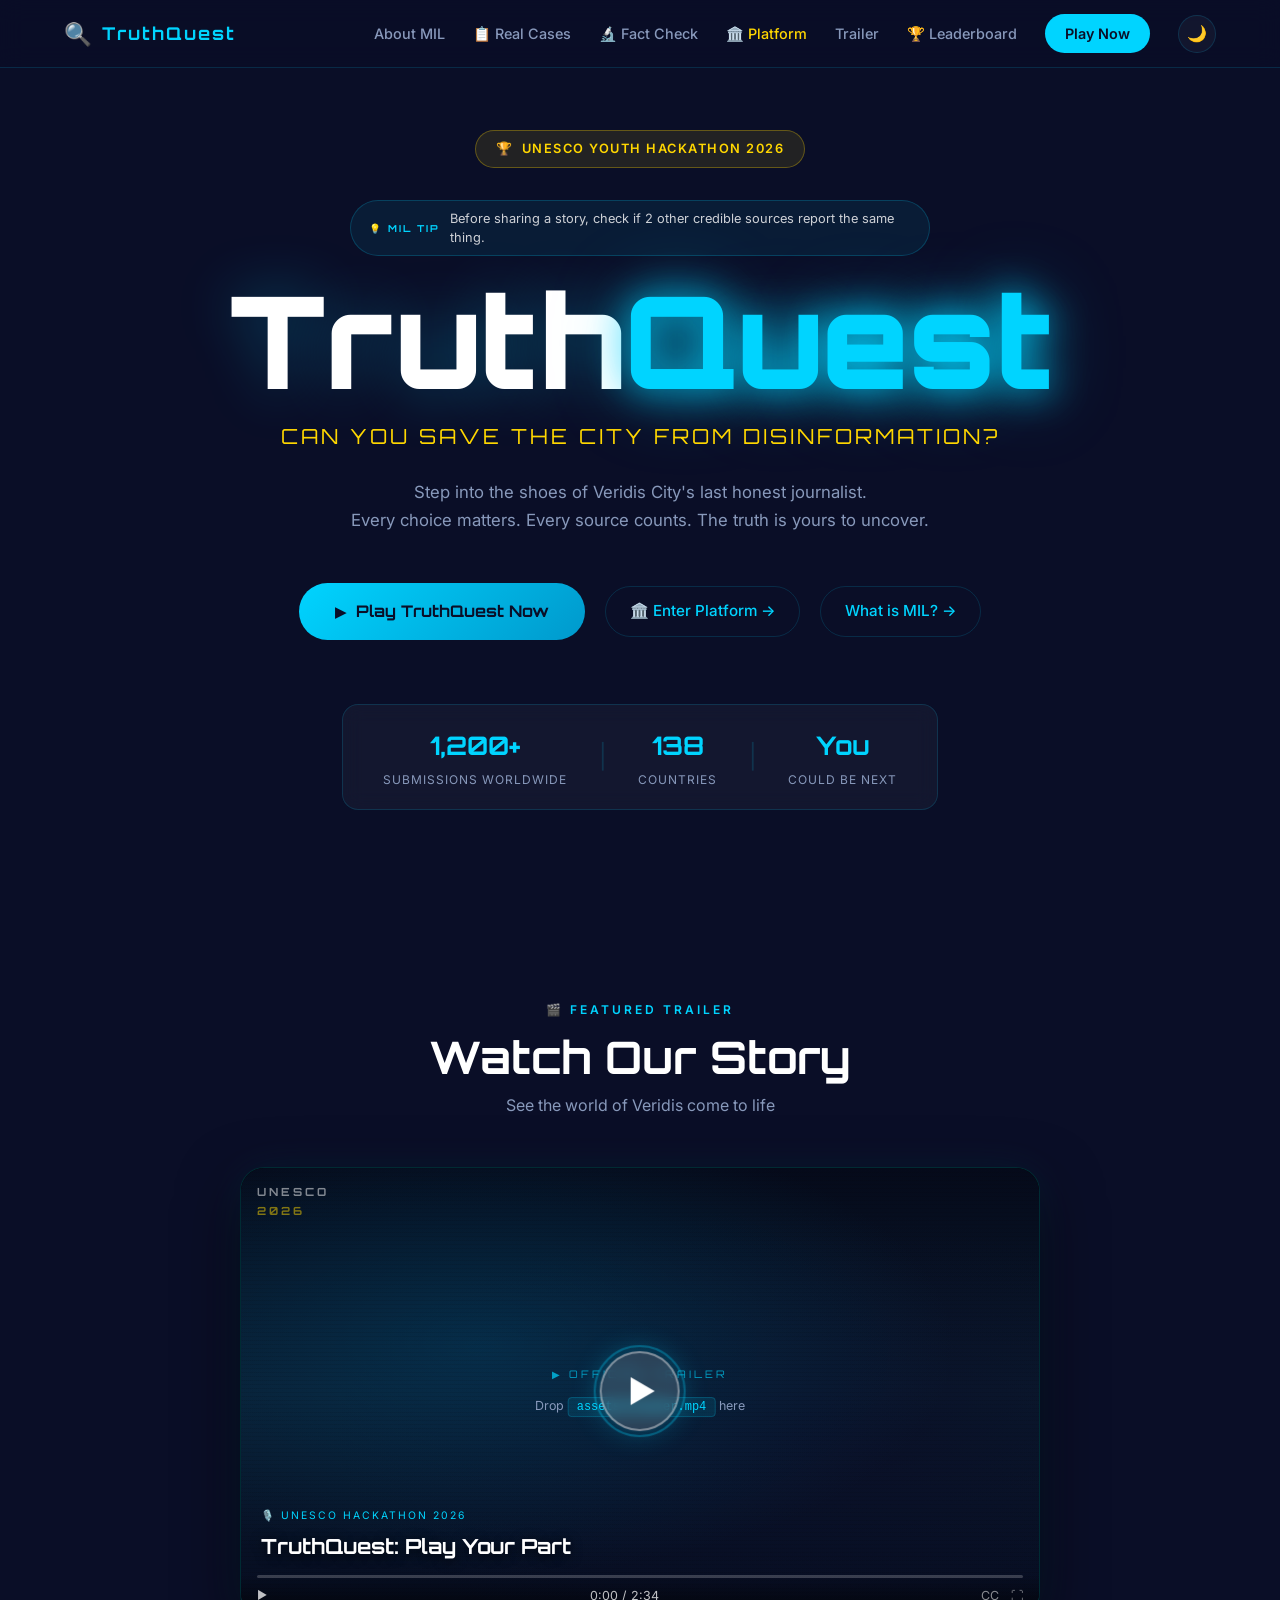
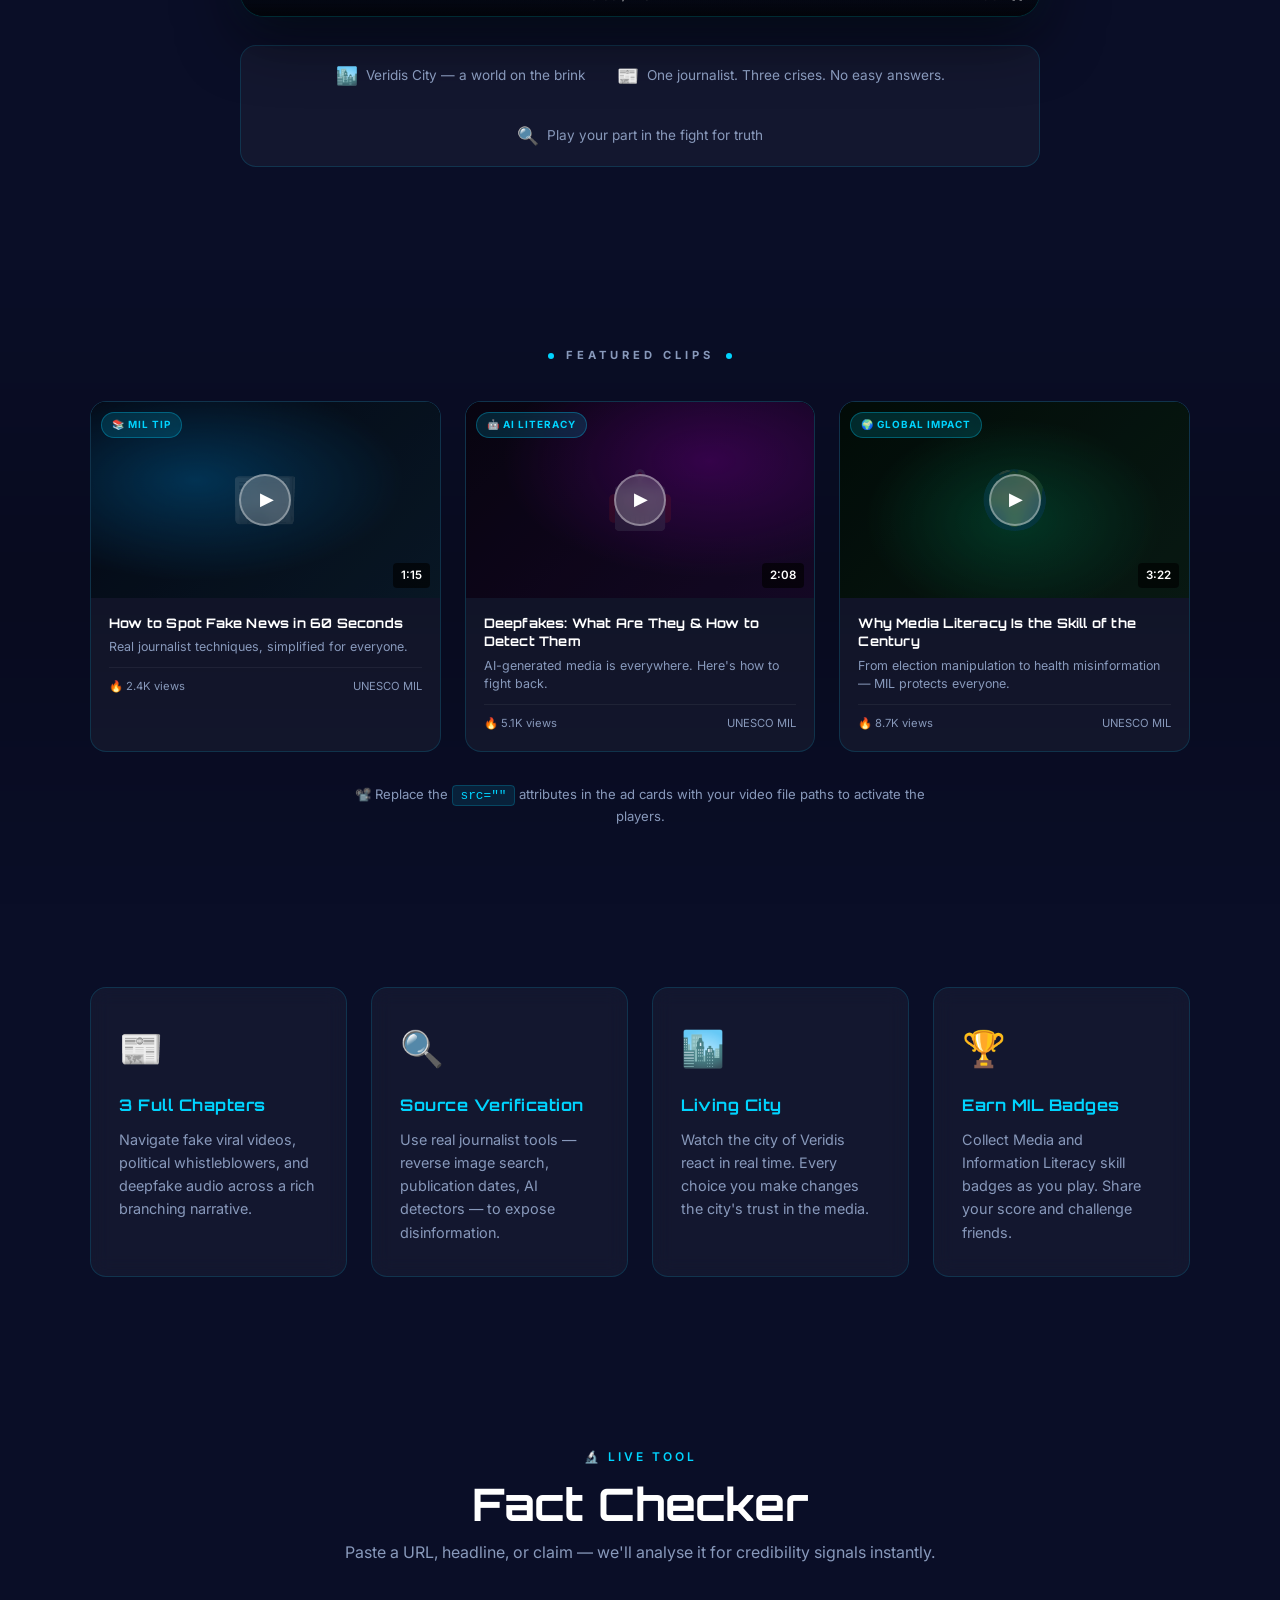
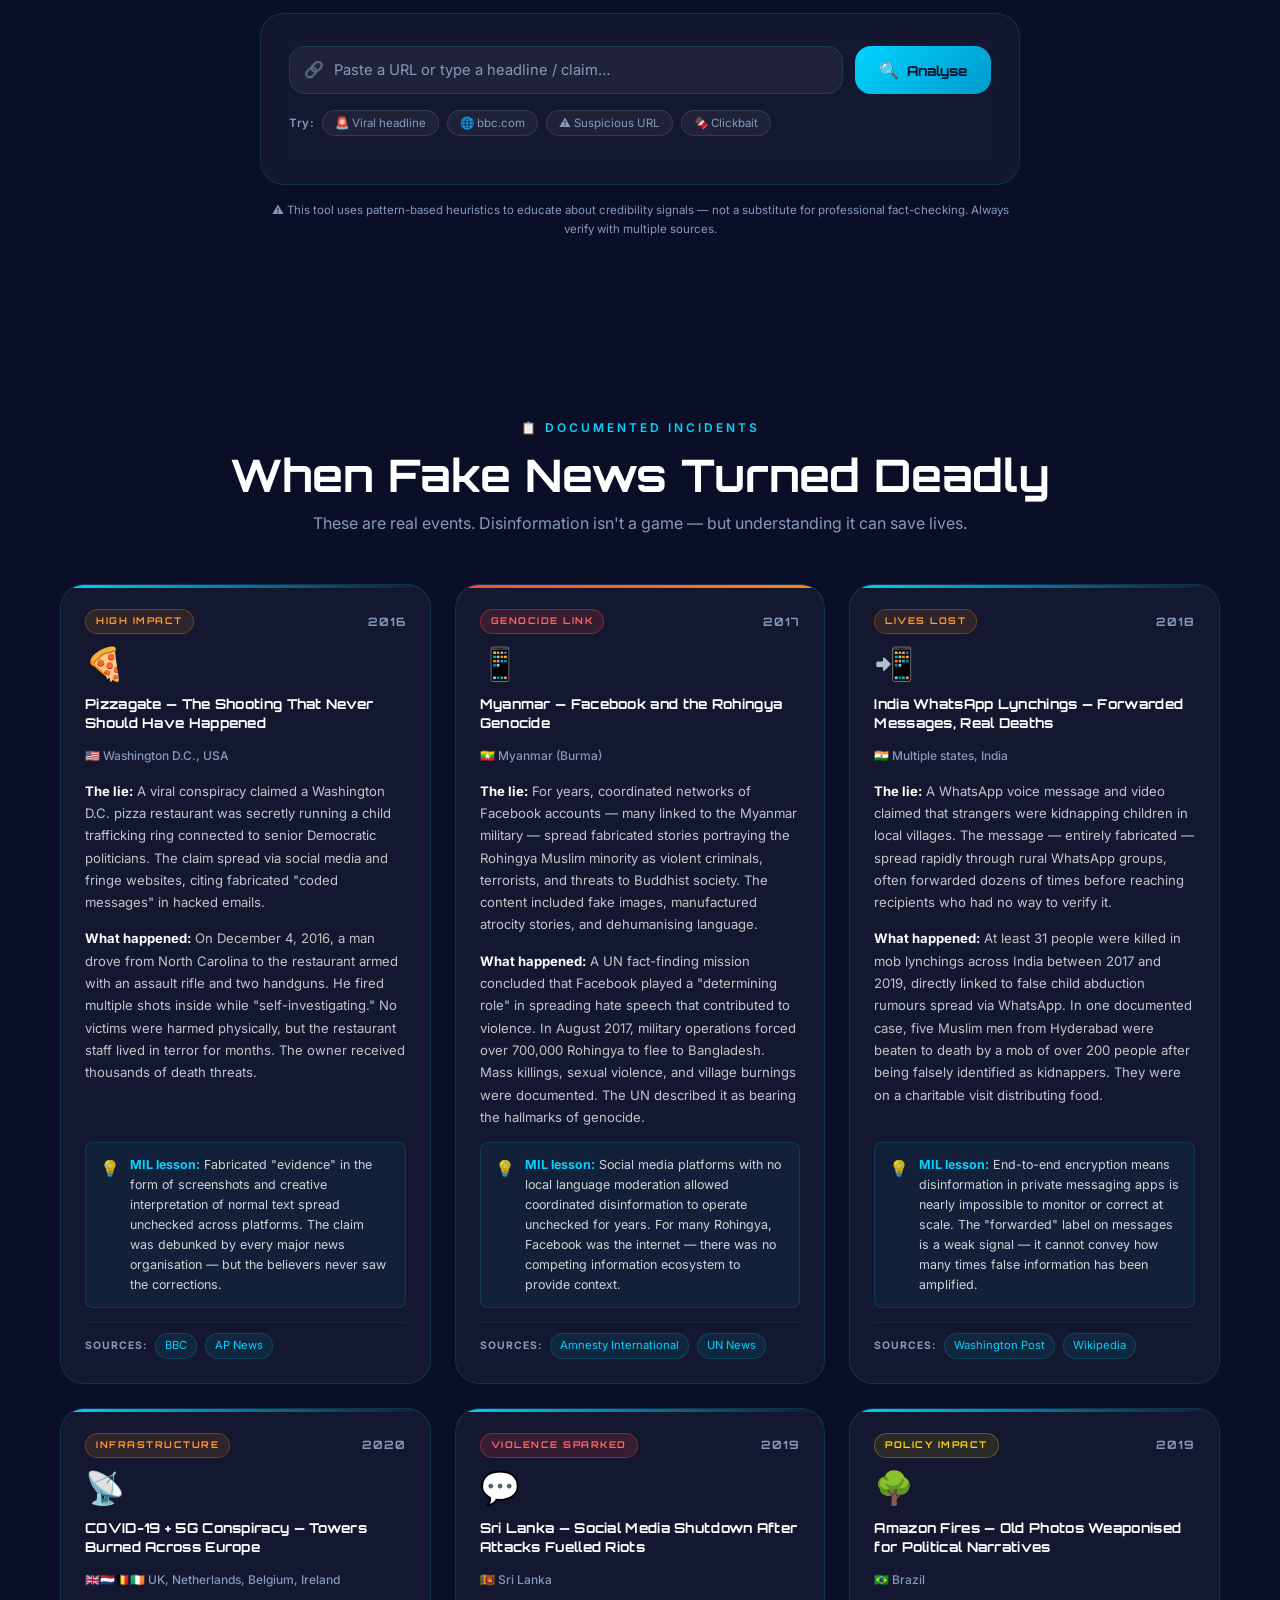
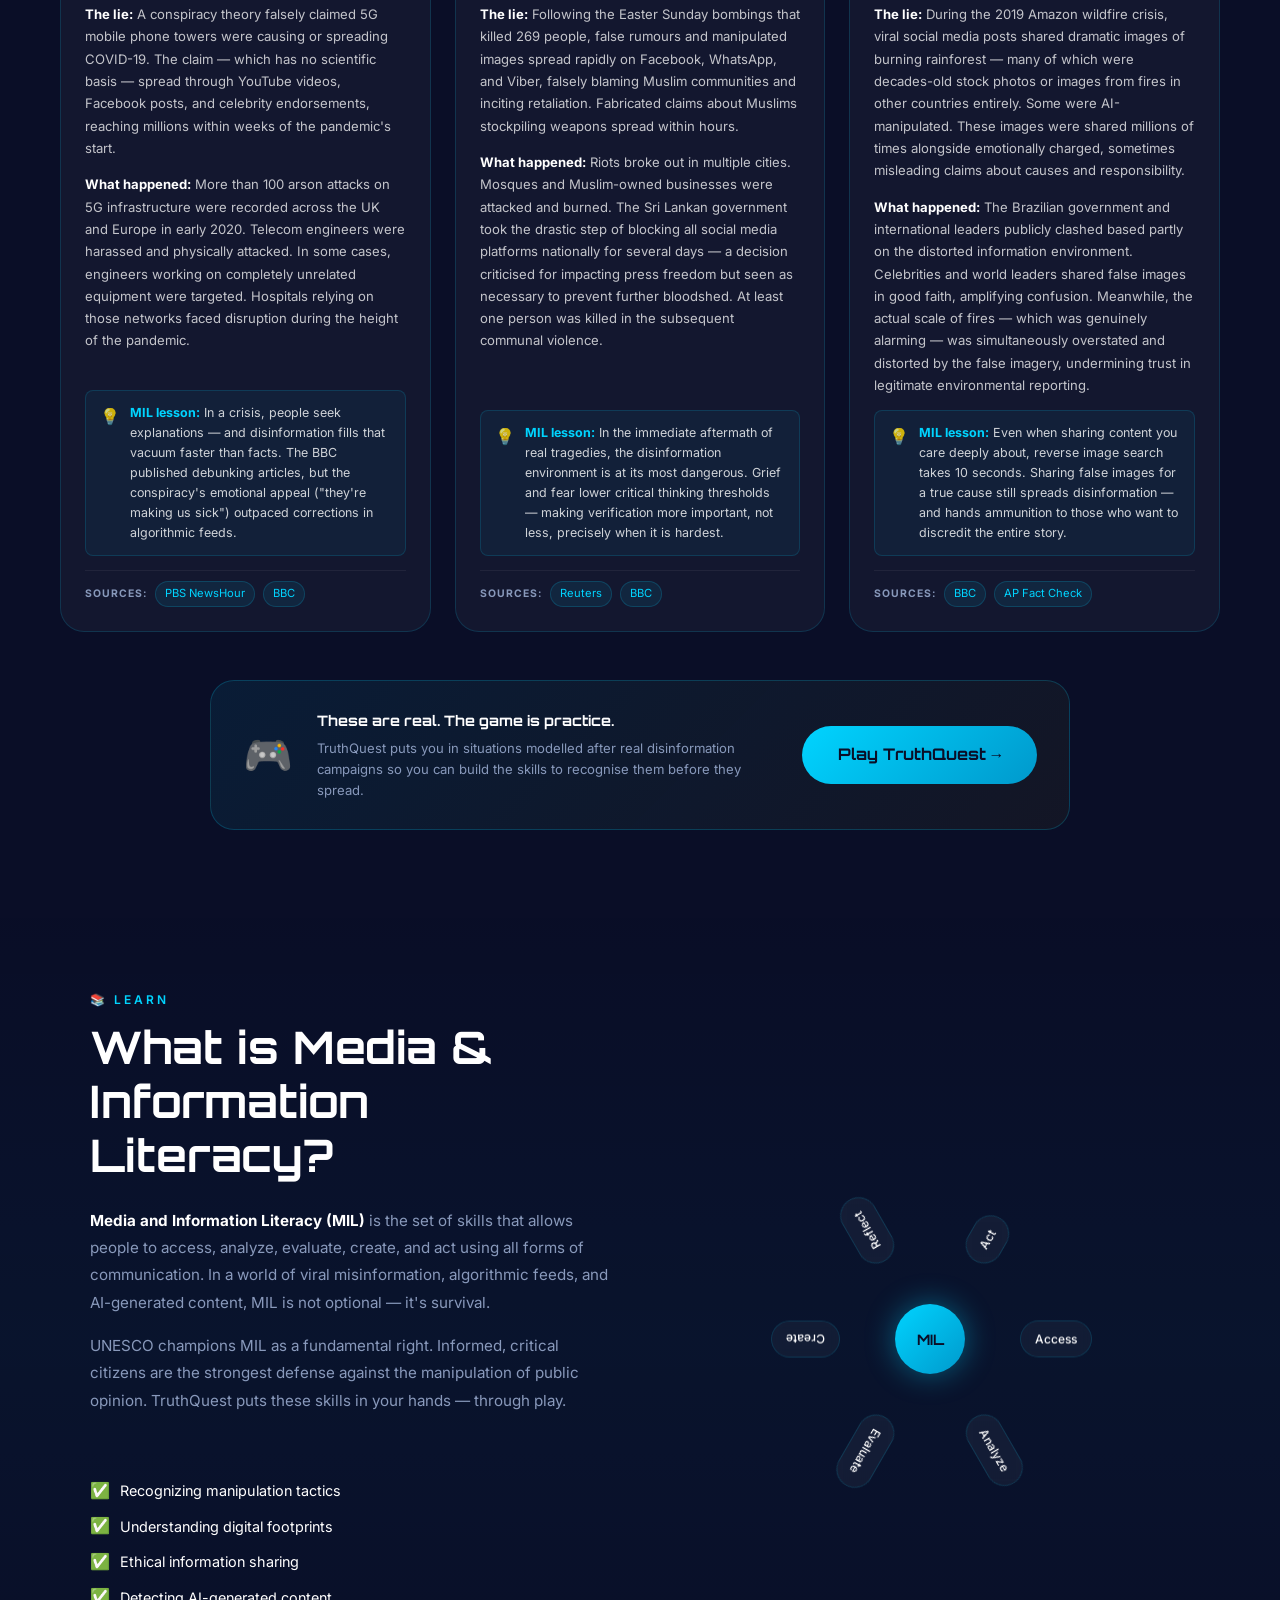
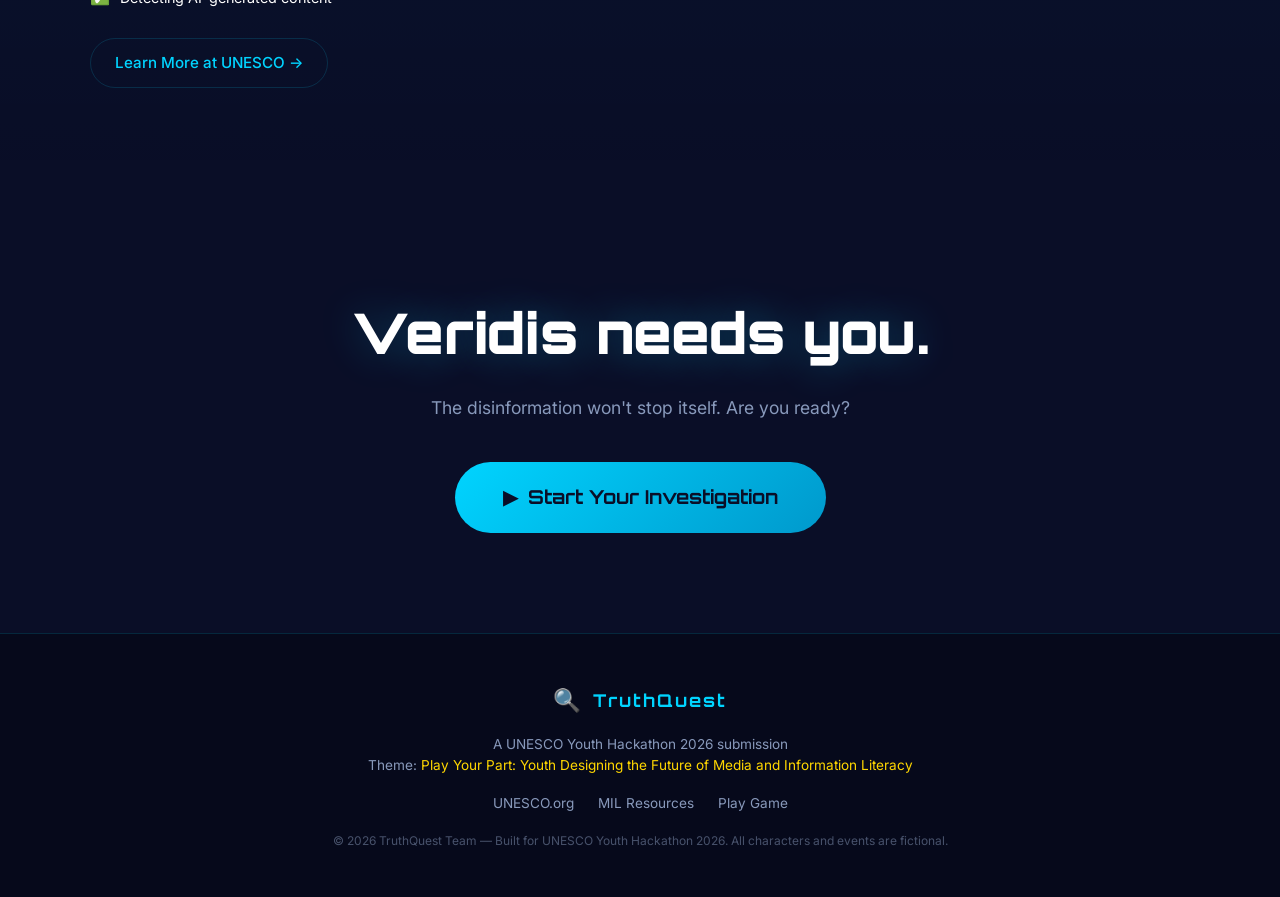
==== index.html @ 468ceb57 "v2.1 - Platform sync, hub continue button, sitemap, hero CTA, 404 update" ====
<!DOCTYPE html>
<html lang="en" data-theme="dark">
<head>
  <meta charset="UTF-8" />
  <meta name="viewport" content="width=device-width, initial-scale=1.0" />
  <meta name="theme-color" content="#0a0e27" />
  <meta name="description" content="TruthQuest — A browser-based media literacy RPG for the UNESCO Youth Hackathon 2026. Play as the last honest journalist. Can you save Veridis City from disinformation?" />
  <meta name="keywords" content="media literacy, disinformation, UNESCO, MIL, fact checking, game, journalism, education" />
  <meta name="robots" content="index, follow" />
  <meta name="author" content="TruthQuest Team — UNESCO Youth Hackathon 2026" />

  <!-- Open Graph -->
  <meta property="og:type"        content="website" />
  <meta property="og:title"       content="TruthQuest — Can You Save Veridis From Disinformation?" />
  <meta property="og:description" content="A media literacy RPG. Step into the shoes of the last honest journalist. Every choice matters. UNESCO Youth Hackathon 2026." />
  <meta property="og:image"       content="https://images.unsplash.com/photo-1504711434969-e33886168f5c?w=1200&q=80&auto=format&fit=crop" />
  <meta property="og:url"         content="https://reliable-biscuit-88d483.netlify.app/" />
  <meta property="og:site_name"   content="TruthQuest" />

  <!-- Twitter Card -->
  <meta name="twitter:card"        content="summary_large_image" />
  <meta name="twitter:title"       content="TruthQuest — Play Your Part in the Fight for Truth" />
  <meta name="twitter:description" content="A free browser-based media literacy game. UNESCO Youth Hackathon 2026. #TruthQuest #MIL #UNESCO2026" />
  <meta name="twitter:image"       content="https://images.unsplash.com/photo-1504711434969-e33886168f5c?w=1200&q=80&auto=format&fit=crop" />

  <title>TruthQuest — UNESCO Youth Hackathon 2026</title>

  <!-- Favicon (inline SVG — no file needed) -->
  <link rel="icon" href="data:image/svg+xml,<svg xmlns='http://www.w3.org/2000/svg' viewBox='0 0 100 100'><text y='.9em' font-size='90'>🔍</text></svg>" />
  <link rel="apple-touch-icon" href="assets/icon-192.png" />

  <!-- Google Fonts -->
  <link rel="preconnect" href="https://fonts.googleapis.com" />
  <link rel="preconnect" href="https://fonts.gstatic.com" crossorigin />
  <link href="https://fonts.googleapis.com/css2?family=Orbitron:wght@400;700;900&family=Inter:wght@300;400;500;600&display=swap" rel="stylesheet" />

  <link rel="manifest" href="manifest.json" />
  <link rel="stylesheet" href="css/main.css" />

  <!-- Apply saved theme before page renders to avoid flash -->
  <script>
    (function () {
      const saved = localStorage.getItem('tq_theme') || 'dark';
      document.documentElement.setAttribute('data-theme', saved);
    })();
  </script>
</head>
<body>
  <!-- Scroll progress bar -->
  <div class="scroll-progress" id="scroll-progress" aria-hidden="true"></div>

  <!-- Floating quotes background -->
  <div id="quotes-bg" aria-hidden="true"></div>

  <!-- ═══════════════════════════════════════════
       HEADER / NAV
  ════════════════════════════════════════════ -->
  <header class="site-header">
    <div class="header-inner">
      <div class="logo-group">
        <span class="logo-icon" aria-hidden="true">🔍</span>
        <span class="logo-text">TruthQuest</span>
      </div>
      <nav class="header-nav" aria-label="Main navigation">
        <a href="#about">About MIL</a>
        <a href="#real-cases">📋 Real Cases</a>
        <a href="#fact-checker">🔬 Fact Check</a>
        <a href="hub.html" style="color:var(--gold)">🏛️ Platform</a>
        <a href="#video-section">Trailer</a>
        <a href="leaderboard.html">🏆 Leaderboard</a>
        <a href="game.html" class="nav-cta">Play Now</a>
        <!-- Dark / Light mode toggle -->
        <button class="theme-toggle" id="theme-toggle" aria-label="Toggle dark/light mode" title="Toggle theme">
          <span class="theme-icon" aria-hidden="true">🌙</span>
        </button>
      </nav>
      <!-- Hamburger (mobile) -->
      <button class="hamburger" id="hamburger" aria-label="Open menu" aria-expanded="false">
        <span></span><span></span><span></span>
      </button>
    </div>
  </header>

  <!-- ═══════════════════════════════════════════
       HERO SECTION
  ════════════════════════════════════════════ -->
  <main>
    <section class="hero" aria-labelledby="hero-title">
      <div class="hero-badge">
        <span>🏆</span> UNESCO Youth Hackathon 2026
      </div>

      <!-- MIL Tip of the Day -->
      <div class="mil-tip-banner" id="mil-tip" role="note" aria-label="Media literacy tip of the day">
        <span class="mil-tip-label" aria-hidden="true">💡 MIL TIP</span>
        <span class="mil-tip-text" id="mil-tip-text"></span>
      </div>

      <h1 id="hero-title" class="hero-title">
        Truth<span class="title-accent">Quest</span>
      </h1>

      <p class="hero-subtitle">
        Can you save the city from disinformation?
      </p>

      <p class="hero-tagline">
        Step into the shoes of Veridis City's last honest journalist.<br />
        Every choice matters. Every source counts. The truth is yours to uncover.
      </p>

      <div class="hero-actions">
        <a href="game.html" class="btn-primary pulse-glow" role="button">
          <span class="btn-icon" aria-hidden="true">▶</span>
          Play TruthQuest Now
        </a>
        <a href="hub.html" class="btn-secondary" role="button">
          🏛️ Enter Platform →
        </a>
        <a href="#about" class="btn-secondary">
          What is MIL? →
        </a>
      </div>

      <!-- Stats bar -->
      <div class="stats-bar" role="region" aria-label="Hackathon statistics">
        <div class="stat-item">
          <span class="stat-number">1,200+</span>
          <span class="stat-label">Submissions Worldwide</span>
        </div>
        <div class="stat-divider" aria-hidden="true">|</div>
        <div class="stat-item">
          <span class="stat-number">138</span>
          <span class="stat-label">Countries</span>
        </div>
        <div class="stat-divider" aria-hidden="true">|</div>
        <div class="stat-item">
          <span class="stat-number">You</span>
          <span class="stat-label">Could Be Next</span>
        </div>
      </div>
    </section>

    <!-- ═══════════════════════════════════════════
         VIDEO SECTION — Main Trailer
    ════════════════════════════════════════════ -->
    <section id="video-section" class="video-section" aria-labelledby="video-heading">
      <div class="section-label">🎬 FEATURED TRAILER</div>
      <h2 id="video-heading" class="section-title">Watch Our Story</h2>
      <p class="section-sub">See the world of Veridis come to life</p>

      <div class="video-wrapper" role="region" aria-label="TruthQuest trailer video player">
        <!-- Drop-in video: add src="assets/trailer.mp4" when ready -->
        <video
          id="trailer-video"
          src=""
          preload="none"
          poster=""
          playsinline
          controls
          aria-label="TruthQuest trailer — add assets/trailer.mp4 to activate"
        ></video>

        <!-- Placeholder overlay — shown when no video is loaded -->
        <div class="video-placeholder" id="video-placeholder" role="img" aria-label="TruthQuest trailer placeholder">
          <div class="video-overlay-bg" aria-hidden="true"></div>

          <!-- Animated scan lines for cinematic feel -->
          <div class="video-scanlines" aria-hidden="true"></div>

          <!-- UNESCO watermark -->
          <div class="video-watermark" aria-hidden="true">
            <span>UNESCO</span>
            <span class="watermark-year">2026</span>
          </div>

          <!-- Animated text reveal in the center -->
          <div class="video-center-reveal" aria-hidden="true">
            <div class="vcr-tag">▶ OFFICIAL TRAILER</div>
            <button class="video-play-btn" id="video-play-btn" aria-label="Play trailer (add assets/trailer.mp4 to activate)">
              <div class="play-circle">
                <div class="play-ripple"></div>
                <div class="play-triangle" aria-hidden="true"></div>
              </div>
            </button>
            <p class="vcr-add-video">Drop <code>assets/trailer.mp4</code> here</p>
          </div>

          <!-- Title overlay -->
          <div class="video-title-overlay" aria-hidden="true">
            <span class="video-series-tag">🎙️ UNESCO HACKATHON 2026</span>
            <h3 class="video-title-text">TruthQuest: Play Your Part</h3>
          </div>

          <!-- Bottom controls bar -->
          <div class="video-controls" aria-hidden="true">
            <div class="video-progress-track">
              <div class="video-progress-fill"></div>
            </div>
            <div class="video-controls-row">
              <span class="video-play-icon">▶</span>
              <span class="video-time">0:00 / 2:34</span>
              <div class="video-controls-right">
                <span class="video-cc">CC</span>
                <span class="video-fullscreen">⛶</span>
              </div>
            </div>
          </div>
        </div>
      </div>

      <!-- Video description below player -->
      <div class="video-description-bar" aria-label="Trailer description">
        <div class="vdb-item">
          <span class="vdb-icon" aria-hidden="true">🏙️</span>
          <span>Veridis City — a world on the brink</span>
        </div>
        <div class="vdb-item">
          <span class="vdb-icon" aria-hidden="true">📰</span>
          <span>One journalist. Three crises. No easy answers.</span>
        </div>
        <div class="vdb-item">
          <span class="vdb-icon" aria-hidden="true">🔍</span>
          <span>Play your part in the fight for truth</span>
        </div>
      </div>
    </section>

    <!-- ═══════════════════════════════════════════
         MINI AD STRIP — Promotional Spots
    ════════════════════════════════════════════ -->
    <section class="ad-strip-section" aria-labelledby="ad-strip-heading">
      <h2 id="ad-strip-heading" class="visually-hidden">Featured Videos</h2>
      <div class="ad-strip-label" aria-hidden="true">
        <span class="ad-strip-dot" aria-hidden="true"></span>
        FEATURED CLIPS
        <span class="ad-strip-dot" aria-hidden="true"></span>
      </div>

      <div class="ad-strip-grid">

        <!-- Ad Card 1 -->
        <div class="ad-card" role="region" aria-label="Ad: How to spot fake news">
          <div class="ad-thumb" aria-hidden="true">
            <div class="ad-thumb-bg ad-thumb-bg-1"></div>
            <!-- Real video slot: replace src with assets/clip-fakenews.mp4 -->
            <video class="ad-video-clip" src="" preload="none" playsinline
                   aria-label="How to spot fake news — add assets/clip-fakenews.mp4 to activate"></video>
            <div class="ad-thumb-overlay">
              <button class="ad-play-btn" aria-label="Play: How to spot fake news">
                <span aria-hidden="true">▶</span>
              </button>
              <div class="ad-duration" aria-label="Duration">1:15</div>
              <div class="ad-badge-tag" aria-hidden="true">📚 MIL TIP</div>
            </div>
          </div>
          <div class="ad-info">
            <h3 class="ad-title">How to Spot Fake News in 60 Seconds</h3>
            <p class="ad-sub">Real journalist techniques, simplified for everyone.</p>
            <div class="ad-meta" aria-label="Video metadata">
              <span>🔥 2.4K views</span>
              <span>UNESCO MIL</span>
            </div>
          </div>
        </div>

        <!-- Ad Card 2 -->
        <div class="ad-card" role="region" aria-label="Ad: Deepfakes explained">
          <div class="ad-thumb" aria-hidden="true">
            <div class="ad-thumb-bg ad-thumb-bg-2"></div>
            <video class="ad-video-clip" src="" preload="none" playsinline
                   aria-label="Deepfakes explained — add assets/clip-deepfake.mp4 to activate"></video>
            <div class="ad-thumb-overlay">
              <button class="ad-play-btn" aria-label="Play: Deepfakes explained">
                <span aria-hidden="true">▶</span>
              </button>
              <div class="ad-duration" aria-label="Duration">2:08</div>
              <div class="ad-badge-tag" aria-hidden="true">🤖 AI LITERACY</div>
            </div>
          </div>
          <div class="ad-info">
            <h3 class="ad-title">Deepfakes: What Are They &amp; How to Detect Them</h3>
            <p class="ad-sub">AI-generated media is everywhere. Here's how to fight back.</p>
            <div class="ad-meta" aria-label="Video metadata">
              <span>🔥 5.1K views</span>
              <span>UNESCO MIL</span>
            </div>
          </div>
        </div>

        <!-- Ad Card 3 -->
        <div class="ad-card" role="region" aria-label="Ad: Why MIL matters">
          <div class="ad-thumb" aria-hidden="true">
            <div class="ad-thumb-bg ad-thumb-bg-3"></div>
            <video class="ad-video-clip" src="" preload="none" playsinline
                   aria-label="Why MIL matters — add assets/clip-mil.mp4 to activate"></video>
            <div class="ad-thumb-overlay">
              <button class="ad-play-btn" aria-label="Play: Why MIL matters">
                <span aria-hidden="true">▶</span>
              </button>
              <div class="ad-duration" aria-label="Duration">3:22</div>
              <div class="ad-badge-tag" aria-hidden="true">🌍 GLOBAL IMPACT</div>
            </div>
          </div>
          <div class="ad-info">
            <h3 class="ad-title">Why Media Literacy Is the Skill of the Century</h3>
            <p class="ad-sub">From election manipulation to health misinformation — MIL protects everyone.</p>
            <div class="ad-meta" aria-label="Video metadata">
              <span>🔥 8.7K views</span>
              <span>UNESCO MIL</span>
            </div>
          </div>
        </div>

      </div>

      <!-- "Add your videos" instruction -->
      <p class="ad-strip-notice" aria-live="polite">
        📽️ Replace the <code>src=""</code> attributes in the ad cards with your video file paths to activate the players.
      </p>
    </section>

    <!-- ═══════════════════════════════════════════
         FEATURES STRIP
    ════════════════════════════════════════════ -->
    <section class="features-section" aria-labelledby="features-heading">
      <h2 id="features-heading" class="visually-hidden">Game Features</h2>
      <div class="features-grid">
        <div class="feature-card">
          <div class="feature-icon" aria-hidden="true">📰</div>
          <h3>3 Full Chapters</h3>
          <p>Navigate fake viral videos, political whistleblowers, and deepfake audio across a rich branching narrative.</p>
        </div>
        <div class="feature-card">
          <div class="feature-icon" aria-hidden="true">🔍</div>
          <h3>Source Verification</h3>
          <p>Use real journalist tools — reverse image search, publication dates, AI detectors — to expose disinformation.</p>
        </div>
        <div class="feature-card">
          <div class="feature-icon" aria-hidden="true">🏙️</div>
          <h3>Living City</h3>
          <p>Watch the city of Veridis react in real time. Every choice you make changes the city's trust in the media.</p>
        </div>
        <div class="feature-card">
          <div class="feature-icon" aria-hidden="true">🏆</div>
          <h3>Earn MIL Badges</h3>
          <p>Collect Media and Information Literacy skill badges as you play. Share your score and challenge friends.</p>
        </div>
      </div>
    </section>

    <!-- ═══════════════════════════════════════════
         FACT CHECKER TOOL
    ════════════════════════════════════════════ -->
    <section id="fact-checker" class="fc-section" aria-labelledby="fc-heading">
      <div class="section-label">🔬 LIVE TOOL</div>
      <h2 id="fc-heading" class="section-title">Fact Checker</h2>
      <p class="section-sub">Paste a URL, headline, or claim — we'll analyse it for credibility signals instantly.</p>

      <div class="fc-card">

        <!-- Input row -->
        <div class="fc-input-row">
          <div class="fc-input-wrap">
            <span class="fc-input-icon" aria-hidden="true">🔗</span>
            <input
              type="text"
              id="fc-input"
              class="fc-input"
              placeholder="Paste a URL or type a headline / claim…"
              aria-label="Enter a URL or claim to fact-check"
              autocomplete="off"
              spellcheck="false"
            />
            <button class="fc-clear-btn" id="fc-clear" aria-label="Clear input" title="Clear" style="display:none">✕</button>
          </div>
          <button class="fc-check-btn" id="fc-check-btn" aria-label="Analyse this claim">
            <span class="fc-btn-icon" aria-hidden="true">🔍</span>
            <span class="fc-btn-text">Analyse</span>
          </button>
        </div>

        <!-- Example chips -->
        <div class="fc-examples" aria-label="Example claims to try">
          <span class="fc-example-label">Try:</span>
          <button class="fc-chip" data-val="Mayor poisons city water supply — video proof inside!">🚨 Viral headline</button>
          <button class="fc-chip" data-val="https://bbc.com/news/world">🌐 bbc.com</button>
          <button class="fc-chip" data-val="https://randomnews99.xyz/breaking-mayor-arrested">⚠️ Suspicious URL</button>
          <button class="fc-chip" data-val="Scientists say chocolate cures all diseases — share NOW">🍫 Clickbait</button>
        </div>

        <!-- Result panel -->
        <div class="fc-result" id="fc-result" aria-live="polite" style="display:none">

          <!-- Verdict banner -->
          <div class="fc-verdict-banner" id="fc-verdict-banner">
            <span class="fc-verdict-icon" id="fc-verdict-icon" aria-hidden="true"></span>
            <div>
              <div class="fc-verdict-title" id="fc-verdict-title"></div>
              <div class="fc-verdict-sub"   id="fc-verdict-sub"></div>
            </div>
            <div class="fc-verdict-score" id="fc-verdict-score" aria-label="Credibility score"></div>
          </div>

          <!-- Signal breakdown bars -->
          <div class="fc-signals" id="fc-signals" aria-label="Credibility signal breakdown"></div>

          <!-- What to do next -->
          <div class="fc-advice" id="fc-advice"></div>

          <!-- MIL tip linked to the result -->
          <div class="fc-mil-tip" id="fc-mil-tip"></div>
        </div>

        <!-- Loading state -->
        <div class="fc-loading" id="fc-loading" style="display:none" aria-live="polite" role="status">
          <div class="fc-loading-dots">
            <span></span><span></span><span></span>
          </div>
          <span class="fc-loading-text">Analysing signals…</span>
        </div>

      </div>

      <p class="fc-disclaimer">
        ⚠️ This tool uses pattern-based heuristics to educate about credibility signals — not a substitute for professional fact-checking. Always verify with multiple sources.
      </p>
    </section>

    <!-- ═══════════════════════════════════════════
         REAL CASES SECTION
    ════════════════════════════════════════════ -->
    <section id="real-cases" class="cases-section" aria-labelledby="cases-heading">
      <div class="section-label">📋 DOCUMENTED INCIDENTS</div>
      <h2 id="cases-heading" class="section-title">When Fake News Turned Deadly</h2>
      <p class="section-sub">These are real events. Disinformation isn't a game — but understanding it can save lives.</p>

      <div class="cases-grid">

        <!-- Case 1: Pizzagate -->
        <article class="case-card" aria-labelledby="case-1-title">
          <div class="case-header">
            <div class="case-severity case-severity-high" aria-label="High severity">HIGH IMPACT</div>
            <div class="case-year">2016</div>
          </div>
          <div class="case-icon" aria-hidden="true">🍕</div>
          <h3 id="case-1-title" class="case-title">Pizzagate — The Shooting That Never Should Have Happened</h3>
          <div class="case-country">🇺🇸 Washington D.C., USA</div>
          <p class="case-what"><strong>The lie:</strong> A viral conspiracy claimed a Washington D.C. pizza restaurant was secretly running a child trafficking ring connected to senior Democratic politicians. The claim spread via social media and fringe websites, citing fabricated "coded messages" in hacked emails.</p>
          <p class="case-what"><strong>What happened:</strong> On December 4, 2016, a man drove from North Carolina to the restaurant armed with an assault rifle and two handguns. He fired multiple shots inside while "self-investigating." No victims were harmed physically, but the restaurant staff lived in terror for months. The owner received thousands of death threats.</p>
          <div class="case-lesson">
            <span class="case-lesson-icon" aria-hidden="true">💡</span>
            <span><strong>MIL lesson:</strong> Fabricated "evidence" in the form of screenshots and creative interpretation of normal text spread unchecked across platforms. The claim was debunked by every major news organisation — but the believers never saw the corrections.</span>
          </div>
          <div class="case-sources">
            <span class="case-sources-label">Sources:</span>
            <a href="https://www.bbc.com/news/blogs-trending-38156985" target="_blank" rel="noopener noreferrer" class="case-source-link">BBC</a>
            <a href="https://apnews.com/article/pizzagate-shooting-dc" target="_blank" rel="noopener noreferrer" class="case-source-link">AP News</a>
          </div>
        </article>

        <!-- Case 2: Myanmar / Rohingya -->
        <article class="case-card case-card-critical" aria-labelledby="case-2-title">
          <div class="case-header">
            <div class="case-severity case-severity-critical" aria-label="Critical severity">GENOCIDE LINK</div>
            <div class="case-year">2017</div>
          </div>
          <div class="case-icon" aria-hidden="true">📱</div>
          <h3 id="case-2-title" class="case-title">Myanmar — Facebook and the Rohingya Genocide</h3>
          <div class="case-country">🇲🇲 Myanmar (Burma)</div>
          <p class="case-what"><strong>The lie:</strong> For years, coordinated networks of Facebook accounts — many linked to the Myanmar military — spread fabricated stories portraying the Rohingya Muslim minority as violent criminals, terrorists, and threats to Buddhist society. The content included fake images, manufactured atrocity stories, and dehumanising language.</p>
          <p class="case-what"><strong>What happened:</strong> A UN fact-finding mission concluded that Facebook played a "determining role" in spreading hate speech that contributed to violence. In August 2017, military operations forced over 700,000 Rohingya to flee to Bangladesh. Mass killings, sexual violence, and village burnings were documented. The UN described it as bearing the hallmarks of genocide.</p>
          <div class="case-lesson">
            <span class="case-lesson-icon" aria-hidden="true">💡</span>
            <span><strong>MIL lesson:</strong> Social media platforms with no local language moderation allowed coordinated disinformation to operate unchecked for years. For many Rohingya, Facebook was the internet — there was no competing information ecosystem to provide context.</span>
          </div>
          <div class="case-sources">
            <span class="case-sources-label">Sources:</span>
            <a href="https://www.amnesty.org/en/latest/news/2022/09/myanmar-facebooks-systems-promoted-violence-against-rohingya-meta-owes-reparations-new-report/" target="_blank" rel="noopener noreferrer" class="case-source-link">Amnesty International</a>
            <a href="https://news.un.org/en/story/2026/01/1166764" target="_blank" rel="noopener noreferrer" class="case-source-link">UN News</a>
          </div>
        </article>

        <!-- Case 3: WhatsApp India lynchings -->
        <article class="case-card" aria-labelledby="case-3-title">
          <div class="case-header">
            <div class="case-severity case-severity-high" aria-label="High severity">LIVES LOST</div>
            <div class="case-year">2018</div>
          </div>
          <div class="case-icon" aria-hidden="true">📲</div>
          <h3 id="case-3-title" class="case-title">India WhatsApp Lynchings — Forwarded Messages, Real Deaths</h3>
          <div class="case-country">🇮🇳 Multiple states, India</div>
          <p class="case-what"><strong>The lie:</strong> A WhatsApp voice message and video claimed that strangers were kidnapping children in local villages. The message — entirely fabricated — spread rapidly through rural WhatsApp groups, often forwarded dozens of times before reaching recipients who had no way to verify it.</p>
          <p class="case-what"><strong>What happened:</strong> At least 31 people were killed in mob lynchings across India between 2017 and 2019, directly linked to false child abduction rumours spread via WhatsApp. In one documented case, five Muslim men from Hyderabad were beaten to death by a mob of over 200 people after being falsely identified as kidnappers. They were on a charitable visit distributing food.</p>
          <div class="case-lesson">
            <span class="case-lesson-icon" aria-hidden="true">💡</span>
            <span><strong>MIL lesson:</strong> End-to-end encryption means disinformation in private messaging apps is nearly impossible to monitor or correct at scale. The "forwarded" label on messages is a weak signal — it cannot convey how many times false information has been amplified.</span>
          </div>
          <div class="case-sources">
            <span class="case-sources-label">Sources:</span>
            <a href="https://www.washingtonpost.com/politics/2020/02/21/how-misinformation-whatsapp-led-deathly-mob-lynching-india/" target="_blank" rel="noopener noreferrer" class="case-source-link">Washington Post</a>
            <a href="https://en.wikipedia.org/wiki/Indian_WhatsApp_lynchings" target="_blank" rel="noopener noreferrer" class="case-source-link">Wikipedia</a>
          </div>
        </article>

        <!-- Case 4: COVID-19 / 5G -->
        <article class="case-card" aria-labelledby="case-4-title">
          <div class="case-header">
            <div class="case-severity case-severity-high" aria-label="High severity">INFRASTRUCTURE</div>
            <div class="case-year">2020</div>
          </div>
          <div class="case-icon" aria-hidden="true">📡</div>
          <h3 id="case-4-title" class="case-title">COVID-19 + 5G Conspiracy — Towers Burned Across Europe</h3>
          <div class="case-country">🇬🇧🇳🇱🇧🇪🇮🇪 UK, Netherlands, Belgium, Ireland</div>
          <p class="case-what"><strong>The lie:</strong> A conspiracy theory falsely claimed 5G mobile phone towers were causing or spreading COVID-19. The claim — which has no scientific basis — spread through YouTube videos, Facebook posts, and celebrity endorsements, reaching millions within weeks of the pandemic's start.</p>
          <p class="case-what"><strong>What happened:</strong> More than 100 arson attacks on 5G infrastructure were recorded across the UK and Europe in early 2020. Telecom engineers were harassed and physically attacked. In some cases, engineers working on completely unrelated equipment were targeted. Hospitals relying on those networks faced disruption during the height of the pandemic.</p>
          <div class="case-lesson">
            <span class="case-lesson-icon" aria-hidden="true">💡</span>
            <span><strong>MIL lesson:</strong> In a crisis, people seek explanations — and disinformation fills that vacuum faster than facts. The BBC published debunking articles, but the conspiracy's emotional appeal ("they're making us sick") outpaced corrections in algorithmic feeds.</span>
          </div>
          <div class="case-sources">
            <span class="case-sources-label">Sources:</span>
            <a href="https://www.pbs.org/newshour/world/conspiracy-theorists-burn-5g-towers-claiming-link-to-virus" target="_blank" rel="noopener noreferrer" class="case-source-link">PBS NewsHour</a>
            <a href="https://www.bbc.com/news/stories-52731624" target="_blank" rel="noopener noreferrer" class="case-source-link">BBC</a>
          </div>
        </article>

        <!-- Case 5: Sri Lanka Easter Sunday -->
        <article class="case-card" aria-labelledby="case-5-title">
          <div class="case-header">
            <div class="case-severity case-severity-critical" aria-label="Critical severity">VIOLENCE SPARKED</div>
            <div class="case-year">2019</div>
          </div>
          <div class="case-icon" aria-hidden="true">💬</div>
          <h3 id="case-5-title" class="case-title">Sri Lanka — Social Media Shutdown After Attacks Fuelled Riots</h3>
          <div class="case-country">🇱🇰 Sri Lanka</div>
          <p class="case-what"><strong>The lie:</strong> Following the Easter Sunday bombings that killed 269 people, false rumours and manipulated images spread rapidly on Facebook, WhatsApp, and Viber, falsely blaming Muslim communities and inciting retaliation. Fabricated claims about Muslims stockpiling weapons spread within hours.</p>
          <p class="case-what"><strong>What happened:</strong> Riots broke out in multiple cities. Mosques and Muslim-owned businesses were attacked and burned. The Sri Lankan government took the drastic step of blocking all social media platforms nationally for several days — a decision criticised for impacting press freedom but seen as necessary to prevent further bloodshed. At least one person was killed in the subsequent communal violence.</p>
          <div class="case-lesson">
            <span class="case-lesson-icon" aria-hidden="true">💡</span>
            <span><strong>MIL lesson:</strong> In the immediate aftermath of real tragedies, the disinformation environment is at its most dangerous. Grief and fear lower critical thinking thresholds — making verification more important, not less, precisely when it is hardest.</span>
          </div>
          <div class="case-sources">
            <span class="case-sources-label">Sources:</span>
            <a href="https://www.reuters.com/article/us-sri-lanka-blasts-socialmedia/" target="_blank" rel="noopener noreferrer" class="case-source-link">Reuters</a>
            <a href="https://www.bbc.com/news/world-asia-48056265" target="_blank" rel="noopener noreferrer" class="case-source-link">BBC</a>
          </div>
        </article>

        <!-- Case 6: Brazil Amazon fires -->
        <article class="case-card" aria-labelledby="case-6-title">
          <div class="case-header">
            <div class="case-severity case-severity-medium" aria-label="Medium severity">POLICY IMPACT</div>
            <div class="case-year">2019</div>
          </div>
          <div class="case-icon" aria-hidden="true">🌳</div>
          <h3 id="case-6-title" class="case-title">Amazon Fires — Old Photos Weaponised for Political Narratives</h3>
          <div class="case-country">🇧🇷 Brazil</div>
          <p class="case-what"><strong>The lie:</strong> During the 2019 Amazon wildfire crisis, viral social media posts shared dramatic images of burning rainforest — many of which were decades-old stock photos or images from fires in other countries entirely. Some were AI-manipulated. These images were shared millions of times alongside emotionally charged, sometimes misleading claims about causes and responsibility.</p>
          <p class="case-what"><strong>What happened:</strong> The Brazilian government and international leaders publicly clashed based partly on the distorted information environment. Celebrities and world leaders shared false images in good faith, amplifying confusion. Meanwhile, the actual scale of fires — which was genuinely alarming — was simultaneously overstated and distorted by the false imagery, undermining trust in legitimate environmental reporting.</p>
          <div class="case-lesson">
            <span class="case-lesson-icon" aria-hidden="true">💡</span>
            <span><strong>MIL lesson:</strong> Even when sharing content you care deeply about, reverse image search takes 10 seconds. Sharing false images for a true cause still spreads disinformation — and hands ammunition to those who want to discredit the entire story.</span>
          </div>
          <div class="case-sources">
            <span class="case-sources-label">Sources:</span>
            <a href="https://www.bbc.com/news/world-latin-america-49486285" target="_blank" rel="noopener noreferrer" class="case-source-link">BBC</a>
            <a href="https://apnews.com/article/fact-check-amazon-fires" target="_blank" rel="noopener noreferrer" class="case-source-link">AP Fact Check</a>
          </div>
        </article>

      </div>

      <!-- Bottom CTA -->
      <div class="cases-cta" role="complementary" aria-label="Call to action">
        <div class="cases-cta-inner">
          <span class="cases-cta-icon" aria-hidden="true">🎮</span>
          <div>
            <strong>These are real. The game is practice.</strong>
            <p>TruthQuest puts you in situations modelled after real disinformation campaigns so you can build the skills to recognise them before they spread.</p>
          </div>
          <a href="game.html" class="btn-primary" role="button">Play TruthQuest →</a>
        </div>
      </div>
    </section>

    <!-- ═══════════════════════════════════════════
         ABOUT MIL SECTION
    ════════════════════════════════════════════ -->
    <section id="about" class="about-section" aria-labelledby="about-heading">
      <div class="about-inner">
        <div class="about-text">
          <div class="section-label">📚 LEARN</div>
          <h2 id="about-heading" class="section-title">What is Media &amp;<br />Information Literacy?</h2>
          <p>
            <strong>Media and Information Literacy (MIL)</strong> is the set of skills that allows people to access, analyze, evaluate, create, and act using all forms of communication. In a world of viral misinformation, algorithmic feeds, and AI-generated content, MIL is not optional — it's survival.
          </p>
          <p>
            UNESCO champions MIL as a fundamental right. Informed, critical citizens are the strongest defense against the manipulation of public opinion. TruthQuest puts these skills in your hands — through play.
          </p>
          <div class="mil-skills-list" role="list">
            <div class="mil-skill" role="listitem"><span aria-hidden="true">✅</span> Identifying credible sources</div>
            <div class="mil-skill" role="listitem"><span aria-hidden="true">✅</span> Recognizing manipulation tactics</div>
            <div class="mil-skill" role="listitem"><span aria-hidden="true">✅</span> Understanding digital footprints</div>
            <div class="mil-skill" role="listitem"><span aria-hidden="true">✅</span> Ethical information sharing</div>
            <div class="mil-skill" role="listitem"><span aria-hidden="true">✅</span> Detecting AI-generated content</div>
          </div>
          <a href="https://www.unesco.org/en/media-information-literacy" target="_blank" rel="noopener noreferrer" class="btn-secondary" aria-label="Learn more about MIL on UNESCO website (opens in new tab)">
            Learn More at UNESCO →
          </a>
        </div>
        <div class="about-visual" aria-hidden="true">
          <div class="mil-wheel">
            <div class="mil-center">MIL</div>
            <div class="mil-spoke" style="--angle: 0deg">Access</div>
            <div class="mil-spoke" style="--angle: 60deg">Analyze</div>
            <div class="mil-spoke" style="--angle: 120deg">Evaluate</div>
            <div class="mil-spoke" style="--angle: 180deg">Create</div>
            <div class="mil-spoke" style="--angle: 240deg">Reflect</div>
            <div class="mil-spoke" style="--angle: 300deg">Act</div>
          </div>
        </div>
      </div>
    </section>

    <!-- ═══════════════════════════════════════════
         FINAL CTA
    ════════════════════════════════════════════ -->
    <section class="cta-section" aria-labelledby="cta-heading">
      <h2 id="cta-heading" class="cta-title">Veridis needs you.</h2>
      <p class="cta-sub">The disinformation won't stop itself. Are you ready?</p>
      <a href="game.html" class="btn-primary btn-large pulse-glow" role="button">
        <span aria-hidden="true">▶</span> Start Your Investigation
      </a>
    </section>
  </main>

  <!-- Back to top -->
  <button class="back-to-top" id="back-to-top" aria-label="Back to top">
    <span aria-hidden="true">↑</span>
  </button>

  <!-- No-JS fallback -->
  <noscript>
    <div style="position:fixed;bottom:0;left:0;right:0;background:#ff4444;color:#fff;text-align:center;padding:12px;font-family:sans-serif;font-size:0.9rem;z-index:9999">
      ⚠️ TruthQuest requires JavaScript to run. Please enable it in your browser settings.
    </div>
  </noscript>

  <!-- ═══════════════════════════════════════════
       FOOTER
  ════════════════════════════════════════════ -->
  <footer class="site-footer" role="contentinfo">
    <div class="footer-inner">
      <div class="footer-brand">
        <span class="logo-icon" aria-hidden="true">🔍</span>
        <strong>TruthQuest</strong>
      </div>
      <p class="footer-tagline">
        A UNESCO Youth Hackathon 2026 submission<br />
        Theme: <em>Play Your Part: Youth Designing the Future of Media and Information Literacy</em>
      </p>
      <div class="footer-links">
        <a href="https://www.unesco.org" target="_blank" rel="noopener noreferrer">UNESCO.org</a>
        <a href="https://www.unesco.org/en/media-information-literacy" target="_blank" rel="noopener noreferrer">MIL Resources</a>
        <a href="game.html">Play Game</a>
      </div>
      <p class="footer-copy">
        &copy; <span id="footer-year">2026</span> TruthQuest Team — Built for UNESCO Youth Hackathon 2026.
        All characters and events are fictional.
      </p>
    </div>
  </footer>

  <script src="js/ui.js"></script>
  <!-- PWA Service Worker -->
  <script>
    if ('serviceWorker' in navigator) {
      window.addEventListener('load', () => {
        navigator.serviceWorker.register('sw.js').catch(() => {});
      });
    }
  </script>
  <script>
    // ── Floating Quotes Background ────────────────────────────────────────
    (function () {
      const container = document.getElementById('quotes-bg');
      if (!container) return;

      const QUOTES = [
        { text: '"A free press can be good or bad, but without freedom it can only be bad."', author: '— Albert Camus' },
        { text: '"The first casualty of war is the truth."', author: '— Aeschylus' },
        { text: '"Misinformation is like a virus — it spreads faster than the truth."', author: '— UNESCO MIL Framework' },
        { text: '"Not everything that is faced can be changed, but nothing can be changed until it is faced."', author: '— James Baldwin' },
        { text: '"Freedom of the press is not just important to democracy — it is democracy."', author: '— Walter Cronkite' },
        { text: '"In a world of disinformation, the most radical act is to verify."', author: '— TruthQuest' },
        { text: '"The truth will set you free, but first it will make you uncomfortable."', author: '— Gloria Steinem' },
        { text: '"Whoever controls the media controls the mind."', author: '— Jim Morrison' },
        { text: '"Media literacy is not just a skill — it is a survival tool for democracy."', author: '— UNESCO' },
        { text: '"Four hostile newspapers are more to be feared than a thousand bayonets."', author: '— Napoleon Bonaparte' },
        { text: '"The goal of fake news is not to convince you of a lie — it is to make you distrust the truth."', author: '— Research on Disinformation' },
        { text: '"Every time we look away from a lie, we become complicit in it."', author: '— TruthQuest' },
        { text: '"A lie can travel halfway around the world while the truth is still putting on its shoes."', author: '— Mark Twain' },
        { text: '"Critical thinking is the vaccine against disinformation."', author: '— UNESCO MIL' },
        { text: '"The press is the best instrument for enlightening the mind of man."', author: '— Thomas Jefferson' },
        { text: '"Information is power. Access to accurate information is a human right."', author: '— UN Declaration' },
        { text: '"AI can generate the perfect lie. Media literacy is your detector."', author: '— TruthQuest' },
        { text: '"Democracy dies in darkness."', author: '— Washington Post' },
      ];

      // Config
      const COUNT    = 9;    // number of floating quotes on screen
      const MIN_DUR  = 18;   // seconds to float across
      const MAX_DUR  = 32;
      const MIN_SIZE = 0.72; // rem
      const MAX_SIZE = 0.88;

      // Track which quotes are in use so we don't repeat
      const inUse = new Set();

      function pickQuote() {
        const available = QUOTES.filter((_, i) => !inUse.has(i));
        const pool = available.length > 0 ? available : QUOTES;
        const idx  = QUOTES.indexOf(pool[Math.floor(Math.random() * pool.length)]);
        inUse.add(idx);
        setTimeout(() => inUse.delete(idx), (MIN_DUR + MAX_DUR) * 500);
        return QUOTES[idx];
      }

      function createCard() {
        const q    = pickQuote();
        const card = document.createElement('div');
        card.className = 'quote-card';

        // Random lane (vertical position %)
        const top  = 4 + Math.random() * 88;
        const dur  = MIN_DUR + Math.random() * (MAX_DUR - MIN_DUR);
        const size = MIN_SIZE + Math.random() * (MAX_SIZE - MIN_SIZE);
        const delay= Math.random() * -MAX_DUR; // start at a random point mid-animation

        card.style.cssText = `
          top: ${top}%;
          font-size: ${size}rem;
          animation-duration: ${dur}s;
          animation-delay: ${delay}s;
        `;

        card.innerHTML = `
          <span class="qc-mark" aria-hidden="true">"</span>
          <span class="qc-text">${q.text.replace(/^"|"$/g, '')}</span>
          <span class="qc-author">${q.author}</span>
        `;

        container.appendChild(card);

        // Remove after 2 full cycles to avoid DOM bloat
        card.addEventListener('animationiteration', () => {
          // Replace the quote text on each cycle for variety
          const nq = pickQuote();
          card.querySelector('.qc-text').textContent   = nq.text.replace(/^"|"$/g, '');
          card.querySelector('.qc-author').textContent = nq.author;
        });
      }

      // Spawn initial cards
      for (let i = 0; i < COUNT; i++) createCard();
    })();

    // ── Main trailer play button ──────────────────────────────────────────
    const playBtn = document.getElementById('video-play-btn');
    if (playBtn) {
      playBtn.addEventListener('click', function () {
        const video       = document.getElementById('trailer-video');
        const placeholder = document.getElementById('video-placeholder');
        if (video && video.src && video.src !== window.location.href && video.src !== '') {
          placeholder.style.display = 'none';
          video.style.display = 'block';
          video.play().catch(() => {});
        } else {
          const notice = document.querySelector('.vcr-add-video');
          if (notice) {
            notice.style.color = '#ffd700';
            notice.style.transform = 'scale(1.08)';
            notice.style.transition = 'all 0.3s ease';
            setTimeout(() => { notice.style.color = ''; notice.style.transform = ''; }, 1000);
          }
        }
      });
    }

    // ── Ad card play buttons ──────────────────────────────────────────────
    document.querySelectorAll('.ad-play-btn').forEach(btn => {
      btn.addEventListener('click', function () {
        const card    = btn.closest('.ad-card');
        const video   = card.querySelector('.ad-video-clip');
        const overlay = card.querySelector('.ad-thumb-overlay');
        if (video && video.src && video.src !== window.location.href && video.src !== '') {
          video.style.zIndex = '5';
          video.controls = true;
          overlay.style.opacity = '0';
          video.play().catch(() => {});
        } else {
          btn.style.transition = 'transform 0.15s ease';
          btn.style.transform = 'scale(0.85)';
          setTimeout(() => { btn.style.transform = ''; }, 300);
        }
      });
    });

    // ════════════════════════════════════════════════════
    // 🌙 DARK / LIGHT MODE TOGGLE
    // ════════════════════════════════════════════════════
    const themeToggle = document.getElementById('theme-toggle');
    const themeIcon   = themeToggle ? themeToggle.querySelector('.theme-icon') : null;

    function applyTheme(theme) {
      document.documentElement.setAttribute('data-theme', theme);
      localStorage.setItem('tq_theme', theme);
      if (themeIcon) themeIcon.textContent = theme === 'dark' ? '🌙' : '☀️';
      if (themeToggle) themeToggle.setAttribute('aria-label',
        theme === 'dark' ? 'Switch to light mode' : 'Switch to dark mode');
      const meta = document.querySelector('meta[name="theme-color"]');
      if (meta) meta.setAttribute('content', theme === 'dark' ? '#0a0e27' : '#eef2ff');
    }

    applyTheme(localStorage.getItem('tq_theme') || 'dark');

    themeToggle && themeToggle.addEventListener('click', () => {
      const cur = document.documentElement.getAttribute('data-theme');
      applyTheme(cur === 'dark' ? 'light' : 'dark');
      playClick();
    });

    // ════════════════════════════════════════════════════
    // 🍔 HAMBURGER MENU (mobile)
    // ════════════════════════════════════════════════════
    const hamburger = document.getElementById('hamburger');
    const headerNav = document.querySelector('.header-nav');

    if (hamburger && headerNav) {
      hamburger.addEventListener('click', () => {
        const open = hamburger.getAttribute('aria-expanded') === 'true';
        hamburger.setAttribute('aria-expanded', String(!open));
        hamburger.classList.toggle('open', !open);
        headerNav.classList.toggle('nav-open', !open);
        playClick();
      });
      headerNav.querySelectorAll('a').forEach(a => a.addEventListener('click', () => {
        hamburger.setAttribute('aria-expanded', 'false');
        hamburger.classList.remove('open');
        headerNav.classList.remove('nav-open');
      }));
    }

    // ════════════════════════════════════════════════════
    // 📜 SCROLL PROGRESS BAR
    // ════════════════════════════════════════════════════
    const progressBar = document.getElementById('scroll-progress');
    window.addEventListener('scroll', () => {
      if (!progressBar) return;
      const max = document.documentElement.scrollHeight - window.innerHeight;
      progressBar.style.width = max > 0 ? (window.scrollY / max * 100) + '%' : '0%';
    }, { passive: true });

    // ════════════════════════════════════════════════════
    // ✨ SCROLL REVEAL ANIMATIONS
    // ════════════════════════════════════════════════════
    if ('IntersectionObserver' in window) {
      const revealObs = new IntersectionObserver((entries) => {
        entries.forEach(e => {
          if (e.isIntersecting) { e.target.classList.add('revealed'); revealObs.unobserve(e.target); }
        });
      }, { threshold: 0.1, rootMargin: '0px 0px -40px 0px' });

      document.querySelectorAll('.feature-card, .mil-skill, .ad-card, .stat-item, .vdb-item, .about-text p')
        .forEach((el, i) => {
          el.classList.add('reveal-on-scroll');
          el.style.transitionDelay = (i % 4 * 0.09) + 's';
          revealObs.observe(el);
        });
    }

    // ════════════════════════════════════════════════════
    // 💡 MIL TIP OF THE DAY
    // ════════════════════════════════════════════════════
    const MIL_TIPS = [
      'Before sharing a story, check if 2 other credible sources report the same thing.',
      'Look at a website\'s "About" page — anonymous publishers are a red flag.',
      'Reverse image search reveals if a photo has been taken out of context.',
      'Emotional headlines designed to make you angry or scared are often misleading.',
      'Check the date — old news reposted as "breaking" is a common disinformation tactic.',
      'AI-generated images often have distorted hands, teeth, or backgrounds. Look closely.',
      'Satire sites look real. Always verify an outlet before sharing its content.',
      'Verified checkmarks can be bought or faked. Check the account\'s full history.',
      'If a claim sounds too outrageous to be true, it probably is. Pause before sharing.',
      'UNESCO\'s MIL framework: Access → Analyze → Evaluate → Create → Reflect → Act.'
    ];
    const tipEl = document.getElementById('mil-tip-text');
    if (tipEl) {
      const day = Math.floor((Date.now() - new Date(new Date().getFullYear(),0,0)) / 86400000);
      tipEl.textContent = MIL_TIPS[day % MIL_TIPS.length];
    }

    // ════════════════════════════════════════════════════
    // 🔊 WEB AUDIO CLICK SOUND (no audio files needed)
    // ════════════════════════════════════════════════════
    let _audioCtx = null;
    function playClick() {
      try {
        if (!_audioCtx) _audioCtx = new (window.AudioContext || window.webkitAudioContext)();
        const osc = _audioCtx.createOscillator();
        const gain = _audioCtx.createGain();
        osc.connect(gain); gain.connect(_audioCtx.destination);
        osc.type = 'sine';
        osc.frequency.setValueAtTime(660, _audioCtx.currentTime);
        osc.frequency.exponentialRampToValueAtTime(420, _audioCtx.currentTime + 0.09);
        gain.gain.setValueAtTime(0.07, _audioCtx.currentTime);
        gain.gain.exponentialRampToValueAtTime(0.001, _audioCtx.currentTime + 0.12);
        osc.start(); osc.stop(_audioCtx.currentTime + 0.12);
      } catch(e) {}
    }
    document.querySelectorAll('a.btn-primary, a.btn-secondary, a.nav-cta, .ad-play-btn').forEach(el => {
      el.addEventListener('click', playClick, { passive: true });
    });

    // ════════════════════════════════════════════════════
    // 🔬 FACT CHECKER ENGINE
    // ════════════════════════════════════════════════════
    (function () {
      const input    = document.getElementById('fc-input');
      const checkBtn = document.getElementById('fc-check-btn');
      const clearBtn = document.getElementById('fc-clear');
      const result   = document.getElementById('fc-result');
      const loading  = document.getElementById('fc-loading');
      if (!input || !checkBtn) return;

      // ── Chip shortcuts ──────────────────────────────────────────
      document.querySelectorAll('.fc-chip').forEach(chip => {
        chip.addEventListener('click', () => {
          input.value = chip.dataset.val;
          clearBtn.style.display = 'inline-flex';
          input.focus();
          runCheck();
        });
      });

      // ── Clear button ────────────────────────────────────────────
      input.addEventListener('input', () => {
        clearBtn.style.display = input.value ? 'inline-flex' : 'none';
        if (!input.value) hideResult();
      });
      clearBtn && clearBtn.addEventListener('click', () => {
        input.value = '';
        clearBtn.style.display = 'none';
        hideResult();
        input.focus();
      });

      // ── Enter key ───────────────────────────────────────────────
      input.addEventListener('keydown', e => { if (e.key === 'Enter') runCheck(); });
      checkBtn.addEventListener('click', runCheck);

      function hideResult() {
        if (result)  result.style.display  = 'none';
        if (loading) loading.style.display = 'none';
      }

      // ── ANALYSIS ENGINE ─────────────────────────────────────────
      function runCheck() {
        const raw = input.value.trim();
        if (!raw) { input.focus(); return; }

        result.style.display  = 'none';
        loading.style.display = 'flex';

        // Simulate async analysis (150–600ms feel)
        setTimeout(() => {
          loading.style.display = 'none';
          const analysis = analyse(raw);
          renderResult(analysis);
          result.style.display = 'block';
          result.scrollIntoView({ behavior: 'smooth', block: 'nearest' });
        }, 400 + Math.random() * 350);
      }

      // ── Signal rules ─────────────────────────────────────────────
      const CREDIBLE_DOMAINS = [
        'bbc.com','reuters.com','apnews.com','theguardian.com','nytimes.com',
        'washingtonpost.com','economist.com','nature.com','who.int','un.org',
        'unesco.org','britannica.com','sciencemag.org','npr.org','pbs.org',
        'aljazeera.com','dw.com','france24.com','abc.net.au','cbc.ca',
        'theatlantic.com','wired.com','smithsonianmag.com'
      ];
      const SUSPICIOUS_DOMAINS = [
        'xyz','click','info','buzz','viral','breaking','truth','real','secret',
        'exposed','shock','insider','daily','report','news99','top10'
      ];
      const CLICKBAIT_WORDS = [
        'shocking','you won\'t believe','share now','share before','they delete',
        'doctors hate','one weird trick','breaking!!!','urgent','must see',
        'exclusive proof','explosive','bombshell','caught','exposed','wake up',
        'mainstream media won\'t','government hiding','deep state','illuminati',
        'share this','wake up sheeple','they don\'t want you','secret cure',
        'miracle','banned','censored'
      ];
      const EMOTIONAL_CAPS = /[A-Z]{4,}/g;
      const EXCESS_PUNCT   = /[!?]{2,}/g;
      const URL_RE         = /^https?:\/\//i;

      function analyse(text) {
        const lower   = text.toLowerCase();
        const isURL   = URL_RE.test(text);
        let   domain  = '';
        let   signals = [];
        let   score   = 50; // start neutral

        // ── Domain extraction ──────────────────────────────────
        if (isURL) {
          try {
            domain = new URL(text).hostname.replace('www.', '');
          } catch (e) { domain = ''; }
        }

        // ── Signal: known credible domain ─────────────────────
        if (domain && CREDIBLE_DOMAINS.some(d => domain.endsWith(d))) {
          score += 35;
          signals.push({ label: 'Recognised credible domain', icon: '✅', impact: 'positive', detail: `"${domain}" is a well-established, internationally recognised news source.` });
        }

        // ── Signal: suspicious TLD or domain keywords ─────────
        const tld = domain.split('.').pop();
        if (domain && SUSPICIOUS_DOMAINS.some(s => domain.includes(s) || tld === s)) {
          score -= 25;
          signals.push({ label: 'Suspicious domain pattern', icon: '⚠️', impact: 'negative', detail: `"${domain}" contains patterns common in low-credibility or disinformation sites (e.g. .xyz, "viral", "truth", "breaking").` });
        }

        // ── Signal: clickbait language ────────────────────────
        const cbMatches = CLICKBAIT_WORDS.filter(w => lower.includes(w));
        if (cbMatches.length >= 2) {
          score -= 20 + (cbMatches.length * 3);
          signals.push({ label: 'Clickbait language detected', icon: '🎣', impact: 'negative', detail: `Contains high-manipulation phrases: "${cbMatches.slice(0,3).join('", "')}" — common in emotionally manipulative content.` });
        } else if (cbMatches.length === 1) {
          score -= 8;
          signals.push({ label: 'Mild clickbait language', icon: '⚡', impact: 'warning', detail: `Contains the phrase "${cbMatches[0]}" which can signal sensational framing.` });
        }

        // ── Signal: ALL CAPS words ────────────────────────────
        const capsMatches = text.match(EMOTIONAL_CAPS) || [];
        if (capsMatches.length >= 2) {
          score -= 15;
          signals.push({ label: 'Excessive capitalisation', icon: '📢', impact: 'negative', detail: `Words in ALL CAPS (${capsMatches.slice(0,3).join(', ')}) are used to trigger emotional reactions — a classic manipulation tactic.` });
        }

        // ── Signal: excessive punctuation !!!! ───────────────
        const punctMatches = text.match(EXCESS_PUNCT) || [];
        if (punctMatches.length >= 1) {
          score -= 10;
          signals.push({ label: 'Excessive punctuation', icon: '❗', impact: 'negative', detail: `Multiple exclamation or question marks (${punctMatches.join(' ')}) create false urgency.` });
        }

        // ── Signal: urgency words ("share before deleted") ───
        const urgency = ['share before','before they delete','delete this','act now','time sensitive','limited time'];
        if (urgency.some(u => lower.includes(u))) {
          score -= 20;
          signals.push({ label: 'Artificial urgency', icon: '🚨', impact: 'negative', detail: 'Phrases like "share before they delete this" are engineered to bypass critical thinking by creating panic.' });
        }

        // ── Signal: no URL for a factual claim ───────────────
        if (!isURL && text.length > 30) {
          score -= 5;
          signals.push({ label: 'No source link provided', icon: '🔗', impact: 'warning', detail: 'Strong claims need strong sources. A verifiable URL or citation should accompany factual assertions.' });
        }

        // ── Signal: HTTPS ─────────────────────────────────────
        if (isURL && text.startsWith('https://')) {
          score += 5;
          signals.push({ label: 'Secure connection (HTTPS)', icon: '🔒', impact: 'positive', detail: 'HTTPS is a basic security standard. Not a credibility guarantee, but its absence is a red flag.' });
        } else if (isURL && text.startsWith('http://')) {
          score -= 8;
          signals.push({ label: 'Insecure connection (HTTP)', icon: '🔓', impact: 'warning', detail: 'Non-HTTPS sites lack basic security. Reputable outlets use HTTPS as a minimum standard.' });
        }

        // ── Signal: question bait ─────────────────────────────
        const qbait = ['is this real','could this be true','what they\'re not telling','the truth about','what really happened'];
        if (qbait.some(q => lower.includes(q))) {
          score -= 12;
          signals.push({ label: 'Question-bait framing', icon: '🪤', impact: 'negative', detail: 'Framing claims as "what they don\'t tell you" implies a hidden truth — a common conspiracy rhetoric pattern.' });
        }

        // ── If no signals triggered add neutral default ───────
        if (signals.length === 0) {
          signals.push({ label: 'No strong signals detected', icon: '➖', impact: 'neutral', detail: 'No obvious red flags or credibility markers found. Apply further verification before sharing.' });
        }

        // ── Clamp score ───────────────────────────────────────
        score = Math.max(0, Math.min(100, score));

        // ── Verdict ───────────────────────────────────────────
        let verdict, verdictIcon, verdictColor, advice, milTip;
        if (score >= 75) {
          verdict     = 'Likely Credible';
          verdictIcon = '✅';
          verdictColor= 'positive';
          advice      = 'This shows signs of credibility — but always cross-check with a second source before sharing.';
          milTip      = '💡 <strong>MIL Tip:</strong> Even credible outlets can make mistakes. Corroboration across independent sources is the gold standard.';
        } else if (score >= 50) {
          verdict     = 'Proceed with Caution';
          verdictIcon = '⚠️';
          verdictColor= 'warning';
          advice      = 'Mixed signals detected. Do not share until you can verify the original source independently.';
          milTip      = '💡 <strong>MIL Tip:</strong> The SIFT method helps — Stop, Investigate the source, Find better coverage, Trace claims.';
        } else if (score >= 25) {
          verdict     = 'High Risk of Misinformation';
          verdictIcon = '🚩';
          verdictColor= 'negative';
          advice      = 'Multiple red flags found. Search for this claim on fact-checking sites like Snopes, AFP Fact Check, or Full Fact.';
          milTip      = '💡 <strong>MIL Tip:</strong> Emotional language is designed to make you share without thinking. Pause — your critical brain is your best tool.';
        } else {
          verdict     = 'Very Likely Disinformation';
          verdictIcon = '❌';
          verdictColor= 'danger';
          advice      = 'Strong disinformation indicators. Do NOT share. Report to platform if encountered on social media.';
          milTip      = '💡 <strong>MIL Tip:</strong> Sharing false content — even to debunk it — can spread it further (the "backfire effect"). Verify privately first.';
        }

        return { score, verdict, verdictIcon, verdictColor, advice, milTip, signals, input: text, isURL, domain };
      }

      // ── Render result ──────────────────────────────────────────
      function renderResult(a) {
        // Verdict banner
        const banner = document.getElementById('fc-verdict-banner');
        banner.className = `fc-verdict-banner fc-verdict-${a.verdictColor}`;
        document.getElementById('fc-verdict-icon').textContent  = a.verdictIcon;
        document.getElementById('fc-verdict-title').textContent = a.verdict;
        document.getElementById('fc-verdict-sub').textContent   = a.isURL
          ? `Domain: ${a.domain || 'unknown'}`
          : `"${a.input.length > 60 ? a.input.slice(0,60) + '…' : a.input}"`;

        // Score meter
        const scoreEl = document.getElementById('fc-verdict-score');
        scoreEl.innerHTML = `
          <div class="fc-score-num">${a.score}</div>
          <div class="fc-score-label">/ 100</div>
          <div class="fc-score-bar-wrap">
            <div class="fc-score-bar" style="width:${a.score}%;background:${scoreColor(a.score)}"></div>
          </div>
        `;

        // Signals
        const sigEl = document.getElementById('fc-signals');
        sigEl.innerHTML = a.signals.map(s => `
          <div class="fc-signal fc-signal-${s.impact}">
            <span class="fc-sig-icon" aria-hidden="true">${s.icon}</span>
            <div class="fc-sig-body">
              <div class="fc-sig-label">${s.label}</div>
              <div class="fc-sig-detail">${s.detail}</div>
            </div>
            <span class="fc-sig-badge fc-sig-badge-${s.impact}">${s.impact === 'positive' ? '+' : s.impact === 'negative' ? '−' : '~'}</span>
          </div>
        `).join('');

        // Advice
        document.getElementById('fc-advice').innerHTML = `<span aria-hidden="true">📋</span> <strong>What to do:</strong> ${a.advice}`;

        // MIL tip
        document.getElementById('fc-mil-tip').innerHTML = a.milTip;
      }

      function scoreColor(s) {
        if (s >= 75) return 'var(--green, #00ff88)';
        if (s >= 50) return '#ffd700';
        if (s >= 25) return '#ff8800';
        return '#ff4444';
      }
    })();

    // ════════════════════════════════════════════════════
    // ⬆ BACK TO TOP BUTTON
    // ════════════════════════════════════════════════════
    (function () {
      const btn = document.getElementById('back-to-top');
      if (!btn) return;
      window.addEventListener('scroll', () => {
        btn.classList.toggle('visible', window.scrollY > 400);
      }, { passive: true });
      btn.addEventListener('click', () => {
        window.scrollTo({ top: 0, behavior: 'smooth' });
        playClick();
      });
    })();

    // ── Dynamic footer year ───────────────────────────────────────
    const yearEl = document.getElementById('footer-year');
    if (yearEl) yearEl.textContent = new Date().getFullYear();

  </script>
</body>
</html>
---- css/main.css ----
/* ══════════════════════════════════════════════════════════════════
   TruthQuest — main.css  (Landing Page)
   UNESCO Youth Hackathon 2026
   Palette: navy #0a0e27 | blue #00d4ff | gold #ffd700 | red #ff4444
══════════════════════════════════════════════════════════════════ */

/* ── Reset & Base ───────────────────────────────────────────────── */
*, *::before, *::after {
  box-sizing: border-box;
  margin: 0;
  padding: 0;
}

:root {
  --navy:       #0a0e27;
  --navy-mid:   #0d1333;
  --navy-light: #131a40;
  --blue:       #00d4ff;
  --blue-dim:   #0099cc;
  --gold:       #ffd700;
  --gold-dim:   #ccac00;
  --red:        #ff4444;
  --white:      #ffffff;
  --text-muted: #8899bb;
  --glass-bg:   rgba(255,255,255,0.04);
  --glass-border: rgba(0,212,255,0.15);

  --radius-sm: 8px;
  --radius-md: 16px;
  --radius-lg: 24px;

  --transition: 0.3s cubic-bezier(0.4,0,0.2,1);
}

html {
  scroll-behavior: smooth;
}

body {
  font-family: 'Inter', system-ui, sans-serif;
  background: var(--navy);
  color: var(--white);
  line-height: 1.6;
  overflow-x: hidden;
}

/* ── Quotes Background ───────────────────────────────────────────── */
#quotes-bg {
  position: fixed;
  inset: 0;
  z-index: 0;
  pointer-events: none;
  overflow: hidden;
}

/* Each floating quote card */
.quote-card {
  position: absolute;
  left: 100vw;                 /* start off right edge */
  max-width: min(420px, 55vw);
  display: flex;
  flex-direction: column;
  gap: 4px;
  padding: 10px 16px;
  background: linear-gradient(
    135deg,
    rgba(255,255,255,0.025) 0%,
    rgba(0,212,255,0.018) 100%
  );
  border-left: 2px solid rgba(0,212,255,0.15);
  border-radius: 0 var(--radius-sm) var(--radius-sm) 0;
  backdrop-filter: blur(2px);
  animation: quote-float linear infinite both;
  will-change: transform;
  white-space: normal;
  word-break: break-word;
}

/* Opening quote mark */
.qc-mark {
  font-family: Georgia, serif;
  font-size: 2em;
  line-height: 0.5;
  color: rgba(0,212,255,0.2);
  display: block;
  margin-bottom: 4px;
}

/* Quote body */
.qc-text {
  font-family: 'Inter', sans-serif;
  font-style: italic;
  font-weight: 300;
  color: rgba(255,255,255,0.13);
  line-height: 1.55;
  display: block;
}

/* Attribution */
.qc-author {
  font-family: 'Orbitron', monospace;
  font-size: 0.6em;
  font-weight: 700;
  letter-spacing: 1.5px;
  color: rgba(0,212,255,0.18);
  text-transform: uppercase;
  display: block;
  margin-top: 4px;
}

/* Float animation: right → left across full viewport */
@keyframes quote-float {
  0%   { transform: translateX(0); opacity: 0; }
  3%   { opacity: 1; }
  95%  { opacity: 1; }
  100% { transform: translateX(calc(-100vw - 500px)); opacity: 0; }
}

/* Light theme — slightly more visible but still subtle */
[data-theme="light"] .quote-card {
  background: linear-gradient(135deg, rgba(0,0,0,0.025), rgba(0,102,204,0.018));
  border-left-color: rgba(0,102,204,0.15);
}
[data-theme="light"] .qc-text   { color: rgba(0,10,40,0.09); }
[data-theme="light"] .qc-mark   { color: rgba(0,102,204,0.15); }
[data-theme="light"] .qc-author { color: rgba(0,102,204,0.15); }

/* ── Accessibility ───────────────────────────────────────────────── */
.visually-hidden {
  position: absolute;
  width: 1px; height: 1px;
  padding: 0; margin: -1px;
  overflow: hidden;
  clip: rect(0,0,0,0);
  white-space: nowrap;
  border: 0;
}

/* ── Site Header ─────────────────────────────────────────────────── */
.site-header {
  position: fixed;
  top: 0; left: 0; right: 0;
  z-index: 100;
  background: rgba(10,14,39,0.85);
  backdrop-filter: blur(12px);
  -webkit-backdrop-filter: blur(12px);
  border-bottom: 1px solid var(--glass-border);
}

.header-inner {
  max-width: 1200px;
  margin: 0 auto;
  padding: 14px 24px;
  display: flex;
  align-items: center;
  justify-content: space-between;
}

.logo-group {
  display: flex;
  align-items: center;
  gap: 10px;
}

.logo-icon {
  font-size: 1.4rem;
}

.logo-text {
  font-family: 'Orbitron', monospace;
  font-weight: 700;
  font-size: 1.1rem;
  color: var(--blue);
  letter-spacing: 2px;
}

.header-nav {
  display: flex;
  align-items: center;
  gap: 28px;
}

.header-nav a {
  color: var(--text-muted);
  text-decoration: none;
  font-size: 0.9rem;
  font-weight: 500;
  transition: color var(--transition);
}

.header-nav a:hover {
  color: var(--blue);
}

.header-nav .nav-cta {
  background: var(--blue);
  color: var(--navy);
  padding: 8px 20px;
  border-radius: 100px;
  font-weight: 600;
  transition: background var(--transition), transform var(--transition);
}

.header-nav .nav-cta:hover {
  background: var(--gold);
  transform: translateY(-1px);
}

/* ── Buttons ─────────────────────────────────────────────────────── */
.btn-primary {
  display: inline-flex;
  align-items: center;
  gap: 10px;
  background: linear-gradient(135deg, var(--blue), var(--blue-dim));
  color: var(--navy);
  font-family: 'Orbitron', monospace;
  font-weight: 700;
  font-size: 1rem;
  padding: 16px 36px;
  border-radius: 100px;
  text-decoration: none;
  transition: transform var(--transition), box-shadow var(--transition), background var(--transition);
  cursor: pointer;
  border: none;
}

.btn-primary:hover {
  background: linear-gradient(135deg, var(--gold), var(--gold-dim));
  transform: translateY(-3px);
  box-shadow: 0 12px 40px rgba(0,212,255,0.35);
}

.btn-primary.btn-large {
  font-size: 1.2rem;
  padding: 20px 48px;
}

.btn-icon {
  font-size: 0.9em;
}

.btn-secondary {
  display: inline-flex;
  align-items: center;
  gap: 6px;
  color: var(--blue);
  text-decoration: none;
  font-weight: 500;
  font-size: 0.95rem;
  padding: 12px 24px;
  border: 1px solid var(--glass-border);
  border-radius: 100px;
  transition: border-color var(--transition), color var(--transition), background var(--transition);
}

.btn-secondary:hover {
  border-color: var(--blue);
  background: rgba(0,212,255,0.08);
  color: var(--white);
}

/* Pulse glow animation */
@keyframes pulse-glow {
  0%, 100% { box-shadow: 0 0 20px rgba(0,212,255,0.4), 0 0 40px rgba(0,212,255,0.2); }
  50%       { box-shadow: 0 0 30px rgba(0,212,255,0.7), 0 0 60px rgba(0,212,255,0.35), 0 0 80px rgba(255,215,0,0.15); }
}

.pulse-glow {
  animation: pulse-glow 2.5s ease-in-out infinite;
}

/* ── Hero Section ────────────────────────────────────────────────── */
.hero {
  position: relative;
  z-index: 1;
  min-height: 100vh;
  display: flex;
  flex-direction: column;
  align-items: center;
  justify-content: center;
  text-align: center;
  padding: 120px 24px 80px;
}

.hero-badge {
  display: inline-flex;
  align-items: center;
  gap: 8px;
  background: rgba(255,215,0,0.1);
  border: 1px solid rgba(255,215,0,0.3);
  color: var(--gold);
  font-size: 0.8rem;
  font-weight: 600;
  letter-spacing: 1.5px;
  text-transform: uppercase;
  padding: 8px 20px;
  border-radius: 100px;
  margin-bottom: 32px;
  animation: fadeInDown 0.6s ease both;
}

@keyframes fadeInDown {
  from { opacity: 0; transform: translateY(-20px); }
  to   { opacity: 1; transform: translateY(0); }
}

@keyframes fadeInUp {
  from { opacity: 0; transform: translateY(30px); }
  to   { opacity: 1; transform: translateY(0); }
}

@keyframes fadeIn {
  from { opacity: 0; }
  to   { opacity: 1; }
}

.hero-title {
  font-family: 'Orbitron', monospace;
  font-weight: 900;
  font-size: clamp(3.5rem, 10vw, 8rem);
  line-height: 1;
  letter-spacing: -1px;
  margin-bottom: 16px;
  animation: fadeInDown 0.7s ease 0.1s both;
  text-shadow: 0 0 60px rgba(0,212,255,0.3);
}

.title-accent {
  color: var(--blue);
  text-shadow: 0 0 40px var(--blue), 0 0 80px rgba(0,212,255,0.4);
}

.hero-subtitle {
  font-family: 'Orbitron', monospace;
  font-size: clamp(0.9rem, 2vw, 1.3rem);
  color: var(--gold);
  letter-spacing: 3px;
  text-transform: uppercase;
  margin-bottom: 24px;
  animation: fadeInUp 0.7s ease 0.2s both;
}

.hero-tagline {
  max-width: 580px;
  color: var(--text-muted);
  font-size: 1.05rem;
  line-height: 1.7;
  margin-bottom: 48px;
  animation: fadeInUp 0.7s ease 0.3s both;
}

.hero-actions {
  display: flex;
  align-items: center;
  gap: 20px;
  flex-wrap: wrap;
  justify-content: center;
  margin-bottom: 64px;
  animation: fadeInUp 0.7s ease 0.4s both;
}

/* Stats bar */
.stats-bar {
  display: flex;
  align-items: center;
  gap: 32px;
  background: var(--glass-bg);
  border: 1px solid var(--glass-border);
  backdrop-filter: blur(10px);
  border-radius: var(--radius-md);
  padding: 20px 40px;
  flex-wrap: wrap;
  justify-content: center;
  animation: fadeIn 1s ease 0.6s both;
}

.stat-item {
  display: flex;
  flex-direction: column;
  align-items: center;
  gap: 4px;
}

.stat-number {
  font-family: 'Orbitron', monospace;
  font-size: 1.6rem;
  font-weight: 700;
  color: var(--blue);
}

.stat-label {
  font-size: 0.75rem;
  color: var(--text-muted);
  text-transform: uppercase;
  letter-spacing: 1px;
}

.stat-divider {
  color: var(--glass-border);
  font-size: 1.5rem;
}

/* ── Video Section ───────────────────────────────────────────────── */
.video-section {
  position: relative;
  z-index: 1;
  padding: 100px 24px;
  text-align: center;
}

.section-label {
  font-size: 0.75rem;
  font-weight: 600;
  letter-spacing: 3px;
  text-transform: uppercase;
  color: var(--blue);
  margin-bottom: 12px;
}

.section-title {
  font-family: 'Orbitron', monospace;
  font-size: clamp(1.8rem, 4vw, 2.8rem);
  font-weight: 700;
  margin-bottom: 8px;
  line-height: 1.2;
}

.section-sub {
  color: var(--text-muted);
  font-size: 1rem;
  margin-bottom: 48px;
}

.video-wrapper {
  max-width: 800px;
  margin: 0 auto;
}

/* The actual <video> tag — hidden until a src is present */
#trailer-video {
  display: none;
  width: 100%;
  border-radius: var(--radius-lg);
  background: #000;
}

/* Fake video player */
.video-placeholder {
  position: relative;
  width: 100%;
  aspect-ratio: 16/9;
  background: #000;
  border-radius: var(--radius-lg);
  overflow: hidden;
  border: 1px solid rgba(0,212,255,0.2);
  box-shadow: 0 20px 60px rgba(0,0,0,0.6), 0 0 40px rgba(0,212,255,0.08);
  cursor: pointer;
}

.video-overlay-bg {
  position: absolute;
  inset: 0;
  background:
    radial-gradient(ellipse at 30% 40%, rgba(0,80,120,0.4) 0%, transparent 60%),
    radial-gradient(ellipse at 70% 60%, rgba(10,14,39,0.8) 0%, transparent 60%),
    linear-gradient(180deg, #050a1a 0%, #0a1a2e 50%, #060c20 100%);
}

/* UNESCO watermark */
.video-watermark {
  position: absolute;
  top: 16px;
  left: 16px;
  display: flex;
  flex-direction: column;
  align-items: flex-start;
  gap: 2px;
  z-index: 2;
}

.video-watermark span {
  font-family: 'Orbitron', monospace;
  font-size: 0.7rem;
  font-weight: 700;
  letter-spacing: 3px;
  color: rgba(255,255,255,0.5);
}

.watermark-year {
  color: rgba(255,215,0,0.5) !important;
}

/* Center play button */
.video-play-btn {
  position: absolute;
  top: 50%; left: 50%;
  transform: translate(-50%, -50%);
  background: none;
  border: none;
  cursor: pointer;
  z-index: 3;
  transition: transform var(--transition);
}

.video-play-btn:hover {
  transform: translate(-50%, -50%) scale(1.1);
}

.play-circle {
  width: 80px;
  height: 80px;
  border-radius: 50%;
  background: rgba(255,255,255,0.15);
  backdrop-filter: blur(8px);
  border: 2px solid rgba(255,255,255,0.4);
  display: flex;
  align-items: center;
  justify-content: center;
  transition: background var(--transition), border-color var(--transition);
  box-shadow: 0 0 30px rgba(0,212,255,0.3);
}

.video-play-btn:hover .play-circle {
  background: rgba(0,212,255,0.25);
  border-color: var(--blue);
}

.play-triangle {
  width: 0; height: 0;
  border-top: 14px solid transparent;
  border-bottom: 14px solid transparent;
  border-left: 24px solid white;
  margin-left: 5px;
}

/* Title overlay (bottom-left) */
.video-title-overlay {
  position: absolute;
  bottom: 52px;
  left: 20px;
  text-align: left;
  z-index: 3;
}

.video-series-tag {
  display: block;
  font-size: 0.65rem;
  letter-spacing: 2px;
  text-transform: uppercase;
  color: var(--blue);
  margin-bottom: 6px;
}

.video-title-text {
  font-family: 'Orbitron', monospace;
  font-size: clamp(0.9rem, 2.5vw, 1.3rem);
  font-weight: 700;
  color: var(--white);
  text-shadow: 0 2px 12px rgba(0,0,0,0.8);
}

/* Bottom controls */
.video-controls {
  position: absolute;
  bottom: 0; left: 0; right: 0;
  padding: 0 16px 10px;
  background: linear-gradient(transparent, rgba(0,0,0,0.7));
  z-index: 3;
}

.video-progress-track {
  width: 100%;
  height: 3px;
  background: rgba(255,255,255,0.2);
  border-radius: 2px;
  margin-bottom: 8px;
  overflow: hidden;
}

.video-progress-fill {
  width: 0%;
  height: 100%;
  background: linear-gradient(90deg, var(--blue), var(--gold));
  border-radius: 2px;
  animation: fake-progress 8s linear infinite;
}

@keyframes fake-progress {
  from { width: 0%; }
  to   { width: 35%; }
}

.video-controls-row {
  display: flex;
  align-items: center;
  gap: 10px;
  font-size: 0.78rem;
  color: rgba(255,255,255,0.75);
}

.video-play-icon { font-size: 0.7rem; }
.video-time { flex: 1; }

.video-controls-right {
  display: flex;
  gap: 12px;
}

.video-cc, .video-fullscreen {
  cursor: pointer;
  opacity: 0.7;
  transition: opacity var(--transition);
}
.video-cc:hover, .video-fullscreen:hover { opacity: 1; }

/* Notice below video */
.video-notice {
  margin-top: 16px;
  font-size: 0.85rem;
  color: var(--text-muted);
  text-align: center;
}

.video-notice code {
  background: rgba(0,212,255,0.1);
  border: 1px solid rgba(0,212,255,0.2);
  padding: 2px 8px;
  border-radius: 4px;
  color: var(--blue);
  font-size: 0.82rem;
}

.video-notice strong {
  color: var(--white);
}

@keyframes notice-flash-anim {
  0%, 100% { color: var(--text-muted); }
  50%       { color: var(--gold); }
}

.notice-flash {
  animation: notice-flash-anim 0.5s ease 2;
}

/* ── Features Grid ───────────────────────────────────────────────── */
.features-section {
  position: relative;
  z-index: 1;
  padding: 80px 24px;
}

.features-grid {
  max-width: 1100px;
  margin: 0 auto;
  display: grid;
  grid-template-columns: repeat(auto-fit, minmax(240px, 1fr));
  gap: 24px;
}

.feature-card {
  background: var(--glass-bg);
  border: 1px solid var(--glass-border);
  backdrop-filter: blur(10px);
  border-radius: var(--radius-md);
  padding: 32px 28px;
  transition: transform var(--transition), border-color var(--transition), box-shadow var(--transition);
}

.feature-card:hover {
  transform: translateY(-6px);
  border-color: rgba(0,212,255,0.4);
  box-shadow: 0 12px 40px rgba(0,212,255,0.12);
}

.feature-icon {
  font-size: 2.2rem;
  margin-bottom: 16px;
  display: block;
}

.feature-card h3 {
  font-family: 'Orbitron', monospace;
  font-size: 1rem;
  font-weight: 700;
  color: var(--blue);
  margin-bottom: 10px;
  letter-spacing: 0.5px;
}

.feature-card p {
  font-size: 0.9rem;
  color: var(--text-muted);
  line-height: 1.6;
}

/* ── About Section ───────────────────────────────────────────────── */
.about-section {
  position: relative;
  z-index: 1;
  padding: 100px 24px;
  background: linear-gradient(180deg, transparent, rgba(0,212,255,0.03) 50%, transparent);
}

.about-inner {
  max-width: 1100px;
  margin: 0 auto;
  display: grid;
  grid-template-columns: 1fr 1fr;
  gap: 60px;
  align-items: center;
}

.about-text .section-title {
  text-align: left;
  margin-bottom: 24px;
}

.about-text p {
  color: var(--text-muted);
  font-size: 0.95rem;
  line-height: 1.8;
  margin-bottom: 16px;
}

.about-text strong {
  color: var(--white);
}

.mil-skills-list {
  margin: 28px 0;
  display: flex;
  flex-direction: column;
  gap: 10px;
}

.mil-skill {
  display: flex;
  align-items: center;
  gap: 10px;
  font-size: 0.9rem;
  color: var(--white);
}

.mil-skill span {
  color: var(--blue);
  font-size: 1rem;
}

/* MIL wheel visual */
.about-visual {
  display: flex;
  align-items: center;
  justify-content: center;
}

.mil-wheel {
  position: relative;
  width: 280px;
  height: 280px;
}

.mil-center {
  position: absolute;
  top: 50%; left: 50%;
  transform: translate(-50%, -50%);
  width: 70px; height: 70px;
  background: linear-gradient(135deg, var(--blue), var(--blue-dim));
  border-radius: 50%;
  display: flex;
  align-items: center;
  justify-content: center;
  font-family: 'Orbitron', monospace;
  font-weight: 700;
  font-size: 0.9rem;
  color: var(--navy);
  box-shadow: 0 0 30px rgba(0,212,255,0.4);
  z-index: 2;
}

.mil-spoke {
  position: absolute;
  top: 50%; left: 50%;
  transform-origin: 0 0;
  transform: rotate(var(--angle)) translateX(90px) translateY(-50%);
  background: var(--glass-bg);
  border: 1px solid var(--glass-border);
  backdrop-filter: blur(6px);
  padding: 8px 14px;
  border-radius: 100px;
  font-size: 0.75rem;
  font-weight: 500;
  color: var(--white);
  white-space: nowrap;
  animation: spoke-pulse 3s ease-in-out infinite;
  animation-delay: calc(var(--angle) * 0.005s);
}

@keyframes spoke-pulse {
  0%, 100% { border-color: rgba(0,212,255,0.15); }
  50%       { border-color: rgba(0,212,255,0.5); }
}

/* ── CTA Section ─────────────────────────────────────────────────── */
.cta-section {
  position: relative;
  z-index: 1;
  padding: 100px 24px;
  text-align: center;
}

.cta-title {
  font-family: 'Orbitron', monospace;
  font-size: clamp(2rem, 5vw, 3.5rem);
  font-weight: 900;
  margin-bottom: 16px;
  color: var(--white);
  text-shadow: 0 0 40px rgba(0,212,255,0.3);
}

.cta-sub {
  color: var(--text-muted);
  font-size: 1.1rem;
  margin-bottom: 40px;
}

/* ── Footer ──────────────────────────────────────────────────────── */
.site-footer {
  position: relative;
  z-index: 1;
  background: rgba(0,0,0,0.3);
  border-top: 1px solid var(--glass-border);
  padding: 48px 24px;
  text-align: center;
}

.footer-inner {
  max-width: 800px;
  margin: 0 auto;
  display: flex;
  flex-direction: column;
  align-items: center;
  gap: 16px;
}

.footer-brand {
  display: flex;
  align-items: center;
  gap: 10px;
  font-family: 'Orbitron', monospace;
  font-weight: 700;
  color: var(--blue);
  font-size: 1.1rem;
  letter-spacing: 2px;
}

.footer-tagline {
  color: var(--text-muted);
  font-size: 0.85rem;
  line-height: 1.6;
  text-align: center;
}

.footer-tagline em {
  color: var(--gold);
  font-style: normal;
}

.footer-links {
  display: flex;
  gap: 24px;
  flex-wrap: wrap;
  justify-content: center;
}

.footer-links a {
  color: var(--text-muted);
  text-decoration: none;
  font-size: 0.85rem;
  transition: color var(--transition);
}

.footer-links a:hover {
  color: var(--blue);
}

.footer-copy {
  font-size: 0.75rem;
  color: rgba(136,153,187,0.5);
}

/* ── Responsive ──────────────────────────────────────────────────── */
@media (max-width: 768px) {
  .header-nav a:not(.nav-cta) { display: none; }

  .stats-bar { gap: 16px; padding: 16px 20px; }
  .stat-divider { display: none; }
  .stat-number { font-size: 1.3rem; }

  .about-inner {
    grid-template-columns: 1fr;
    gap: 40px;
  }

  .about-text .section-title { text-align: center; }
  .mil-skills-list { align-items: center; }

  .about-visual { display: none; }

  .hero-actions { flex-direction: column; }
  .btn-primary { width: 100%; justify-content: center; }
  .btn-secondary { width: 100%; justify-content: center; }
}

@media (max-width: 480px) {
  .hero { padding: 100px 16px 60px; }
  .video-section { padding: 60px 16px; }
  .features-section { padding: 60px 16px; }
  .about-section { padding: 60px 16px; }
}

/* ══════════════════════════════════════════════════════════════════
   ENHANCED VIDEO SECTION + AD STRIP
   Added for video advertisement support
══════════════════════════════════════════════════════════════════ */

/* ── Scan lines on placeholder ───────────────────────────────────── */
.video-scanlines {
  position: absolute;
  inset: 0;
  background: repeating-linear-gradient(
    0deg,
    transparent,
    transparent 3px,
    rgba(0,0,0,0.08) 3px,
    rgba(0,0,0,0.08) 4px
  );
  pointer-events: none;
  z-index: 1;
}

/* ── Center reveal area ─────────────────────────────────────────── */
.video-center-reveal {
  position: absolute;
  top: 50%; left: 50%;
  transform: translate(-50%, -50%);
  z-index: 4;
  display: flex;
  flex-direction: column;
  align-items: center;
  gap: 14px;
  text-align: center;
}

.vcr-tag {
  font-family: 'Orbitron', monospace;
  font-size: 0.65rem;
  letter-spacing: 3px;
  color: rgba(0,212,255,0.7);
  text-transform: uppercase;
}

.vcr-add-video {
  font-size: 0.78rem;
  color: var(--text-muted);
  transition: color 0.3s ease, transform 0.3s ease;
}

.vcr-add-video code {
  background: rgba(0,212,255,0.1);
  border: 1px solid rgba(0,212,255,0.2);
  padding: 2px 8px;
  border-radius: 4px;
  color: var(--blue);
  font-size: 0.75rem;
}

/* Play button ripple ───────────────────────────────────────────── */
.play-ripple {
  position: absolute;
  inset: -8px;
  border-radius: 50%;
  border: 2px solid rgba(0,212,255,0.3);
  animation: ripple-expand 2s ease-out infinite;
}

@keyframes ripple-expand {
  0%   { transform: scale(0.85); opacity: 0.8; }
  100% { transform: scale(1.4);  opacity: 0; }
}

.play-circle {
  position: relative;
}

/* Video description bar ─────────────────────────────────────────── */
.video-description-bar {
  display: flex;
  gap: 32px;
  justify-content: center;
  flex-wrap: wrap;
  margin-top: 28px;
  padding: 16px 24px;
  background: var(--glass-bg);
  border: 1px solid var(--glass-border);
  border-radius: var(--radius-md);
  max-width: 800px;
  margin-left: auto;
  margin-right: auto;
}

.vdb-item {
  display: flex;
  align-items: center;
  gap: 8px;
  font-size: 0.85rem;
  color: var(--text-muted);
}

.vdb-icon { font-size: 1.1rem; }

/* ── Ad Strip Section ────────────────────────────────────────────── */
.ad-strip-section {
  position: relative;
  z-index: 1;
  padding: 80px 24px;
  background: linear-gradient(180deg, transparent, rgba(0,0,0,0.2) 50%, transparent);
}

.ad-strip-label {
  display: flex;
  align-items: center;
  justify-content: center;
  gap: 12px;
  font-size: 0.7rem;
  font-weight: 700;
  letter-spacing: 4px;
  text-transform: uppercase;
  color: var(--text-muted);
  margin-bottom: 36px;
}

.ad-strip-dot {
  width: 6px; height: 6px;
  border-radius: 50%;
  background: var(--blue);
  display: inline-block;
  animation: dot-pulse 2s ease-in-out infinite;
}

.ad-strip-dot:last-child { animation-delay: 1s; }

@keyframes dot-pulse {
  0%,100% { opacity: 0.4; transform: scale(1); }
  50%      { opacity: 1;   transform: scale(1.3); }
}

.ad-strip-grid {
  display: grid;
  grid-template-columns: repeat(auto-fit, minmax(280px, 1fr));
  gap: 24px;
  max-width: 1100px;
  margin: 0 auto 32px;
}

/* ── Ad Card ─────────────────────────────────────────────────────── */
.ad-card {
  background: var(--glass-bg);
  border: 1px solid var(--glass-border);
  border-radius: var(--radius-md);
  overflow: hidden;
  transition: transform var(--transition), border-color var(--transition), box-shadow var(--transition);
  cursor: pointer;
}

.ad-card:hover {
  transform: translateY(-6px);
  border-color: rgba(0,212,255,0.35);
  box-shadow: 0 16px 50px rgba(0,0,0,0.35), 0 0 30px rgba(0,212,255,0.08);
}

/* Thumbnail area */
.ad-thumb {
  position: relative;
  aspect-ratio: 16/9;
  overflow: hidden;
  background: #000;
}

.ad-thumb-bg {
  position: absolute;
  inset: 0;
  background-size: cover;
  background-position: center;
  transition: transform 0.5s ease;
}

.ad-card:hover .ad-thumb-bg { transform: scale(1.04); }

/* Unique gradient backgrounds for each card */
.ad-thumb-bg-1 {
  background:
    radial-gradient(ellipse at 30% 40%, rgba(0,100,160,0.6), transparent 60%),
    linear-gradient(135deg, #050a1a 0%, #0a1e30 100%);
}

.ad-thumb-bg-1::after {
  content: '📰';
  position: absolute;
  top: 50%; left: 50%;
  transform: translate(-50%, -50%);
  font-size: 3.5rem;
  opacity: 0.18;
}

.ad-thumb-bg-2 {
  background:
    radial-gradient(ellipse at 70% 30%, rgba(120,0,160,0.5), transparent 60%),
    linear-gradient(135deg, #0a0515 0%, #1a0a30 100%);
}

.ad-thumb-bg-2::after {
  content: '🤖';
  position: absolute;
  top: 50%; left: 50%;
  transform: translate(-50%, -50%);
  font-size: 3.5rem;
  opacity: 0.18;
}

.ad-thumb-bg-3 {
  background:
    radial-gradient(ellipse at 50% 60%, rgba(0,120,80,0.5), transparent 60%),
    linear-gradient(135deg, #020f0a 0%, #0a2018 100%);
}

.ad-thumb-bg-3::after {
  content: '🌍';
  position: absolute;
  top: 50%; left: 50%;
  transform: translate(-50%, -50%);
  font-size: 3.5rem;
  opacity: 0.18;
}

/* Actual video clip inside card */
.ad-video-clip {
  position: absolute;
  inset: 0;
  width: 100%;
  height: 100%;
  object-fit: cover;
  z-index: 1;
  display: block;
}

/* Overlay on card thumbnail */
.ad-thumb-overlay {
  position: absolute;
  inset: 0;
  z-index: 3;
  display: flex;
  align-items: center;
  justify-content: center;
  background: rgba(0,0,0,0.25);
  transition: background var(--transition), opacity var(--transition);
}

.ad-card:hover .ad-thumb-overlay { background: rgba(0,0,0,0.1); }

.ad-play-btn {
  width: 52px; height: 52px;
  border-radius: 50%;
  background: rgba(255,255,255,0.18);
  backdrop-filter: blur(6px);
  border: 2px solid rgba(255,255,255,0.35);
  display: flex;
  align-items: center;
  justify-content: center;
  font-size: 1.1rem;
  color: white;
  cursor: pointer;
  transition: all var(--transition);
  padding-left: 3px; /* optical center for triangle */
}

.ad-play-btn:hover {
  background: rgba(0,212,255,0.3);
  border-color: var(--blue);
  transform: scale(1.1);
  box-shadow: 0 0 20px rgba(0,212,255,0.4);
}

.ad-duration {
  position: absolute;
  bottom: 10px; right: 10px;
  background: rgba(0,0,0,0.65);
  color: white;
  font-size: 0.72rem;
  font-weight: 600;
  padding: 3px 8px;
  border-radius: 4px;
}

.ad-badge-tag {
  position: absolute;
  top: 10px; left: 10px;
  background: rgba(0,212,255,0.15);
  border: 1px solid rgba(0,212,255,0.3);
  color: var(--blue);
  font-size: 0.62rem;
  font-weight: 700;
  letter-spacing: 1px;
  text-transform: uppercase;
  padding: 4px 10px;
  border-radius: 100px;
  backdrop-filter: blur(4px);
}

/* Card info area */
.ad-info {
  padding: 16px 18px 18px;
}

.ad-title {
  font-family: 'Orbitron', monospace;
  font-size: 0.82rem;
  font-weight: 700;
  color: var(--white);
  line-height: 1.4;
  margin-bottom: 6px;
  letter-spacing: 0.2px;
}

.ad-sub {
  font-size: 0.78rem;
  color: var(--text-muted);
  line-height: 1.5;
  margin-bottom: 10px;
}

.ad-meta {
  display: flex;
  justify-content: space-between;
  font-size: 0.7rem;
  color: var(--text-muted);
  border-top: 1px solid rgba(255,255,255,0.06);
  padding-top: 10px;
}

/* Notice below ad strip */
.ad-strip-notice {
  text-align: center;
  font-size: 0.82rem;
  color: var(--text-muted);
  max-width: 600px;
  margin: 0 auto;
}

.ad-strip-notice code {
  background: rgba(0,212,255,0.1);
  border: 1px solid rgba(0,212,255,0.2);
  padding: 2px 7px;
  border-radius: 4px;
  color: var(--blue);
  font-size: 0.8rem;
}

/* Responsive ─────────────────────────────────────────────────────── */
@media (max-width: 768px) {
  .video-description-bar { gap: 16px; }
  .ad-strip-grid { grid-template-columns: 1fr; max-width: 440px; }
}

/* ══════════════════════════════════════════════════════════════════
   DARK / LIGHT THEME SYSTEM
   [data-theme="dark"]  — default (navy/blue/gold)
   [data-theme="light"] — clean white with deep navy accents
══════════════════════════════════════════════════════════════════ */

/* ── Light theme variable overrides ─────────────────────────────── */
[data-theme="light"] {
  --navy:         #eef2ff;
  --navy-mid:     #e2e8ff;
  --navy-light:   #d6ddff;
  --blue:         #0066cc;
  --blue-dim:     #004fa3;
  --gold:         #c47f00;
  --gold-dim:     #a06800;
  --red:          #cc2200;
  --green:        #007744;
  --white:        #0a0e27;
  --text-muted:   #556080;
  --glass-bg:     rgba(0,0,0,0.04);
  --glass-border: rgba(0,102,204,0.18);
}

/* Smooth theme transition on everything */
body, .site-header, .feature-card, .about-section,
.stats-bar, .stat-item, .footer-inner, .site-footer,
.hero, .video-section, .ad-card, .features-section,
.cta-section, .ad-strip-section, .about-inner,
.video-placeholder, .video-description-bar {
  transition: background-color 0.4s ease, color 0.4s ease,
              border-color 0.4s ease, box-shadow 0.4s ease;
}

/* Light mode body background */
[data-theme="light"] body {
  background: var(--navy);
}

/* Light mode header */
[data-theme="light"] .site-header {
  background: rgba(238,242,255,0.92);
  border-bottom-color: rgba(0,102,204,0.15);
}

/* Light mode logo */
[data-theme="light"] .logo-text { color: var(--blue); }

/* Light mode nav links */
[data-theme="light"] .header-nav a { color: var(--text-muted); }
[data-theme="light"] .header-nav a:hover { color: var(--blue); }
[data-theme="light"] .header-nav .nav-cta {
  background: var(--blue);
  color: #fff;
}
[data-theme="light"] .header-nav .nav-cta:hover {
  background: var(--gold);
  color: #fff;
}

/* Light mode hero */
[data-theme="light"] .hero { background: none; }
[data-theme="light"] .hero-title {
  color: #0a0e27;
  text-shadow: 0 0 40px rgba(0,102,204,0.15);
}
[data-theme="light"] .title-accent {
  color: var(--blue);
  text-shadow: 0 0 20px rgba(0,102,204,0.3);
}
[data-theme="light"] .hero-subtitle   { color: var(--gold); }
[data-theme="light"] .hero-tagline    { color: var(--text-muted); }
[data-theme="light"] .hero-badge {
  background: rgba(196,127,0,0.1);
  border-color: rgba(196,127,0,0.35);
  color: var(--gold);
}

/* Light mode stats bar */
[data-theme="light"] .stats-bar {
  background: rgba(0,0,0,0.04);
  border-color: rgba(0,102,204,0.15);
}
[data-theme="light"] .stat-number { color: var(--blue); }

/* Light mode section titles */
[data-theme="light"] .section-title { color: #0a0e27; }
[data-theme="light"] .section-label { color: var(--blue); }
[data-theme="light"] .section-sub   { color: var(--text-muted); }

/* Light mode feature cards */
[data-theme="light"] .feature-card {
  background: #fff;
  border-color: rgba(0,102,204,0.12);
  box-shadow: 0 2px 12px rgba(0,0,0,0.06);
}
[data-theme="light"] .feature-card h3 { color: var(--blue); }
[data-theme="light"] .feature-card p  { color: var(--text-muted); }

/* Light mode about */
[data-theme="light"] .about-section  { background: none; }
[data-theme="light"] .about-text p   { color: var(--text-muted); }
[data-theme="light"] .about-text strong { color: #0a0e27; }
[data-theme="light"] .mil-skill      { color: #0a0e27; }
[data-theme="light"] .mil-skill span { color: var(--blue); }
[data-theme="light"] .mil-center     { color: #fff; }

/* Light mode video placeholder */
[data-theme="light"] .video-placeholder {
  border-color: rgba(0,102,204,0.2);
}
[data-theme="light"] .video-overlay-bg {
  background:
    radial-gradient(ellipse at 30% 40%, rgba(150,180,255,0.35) 0%, transparent 60%),
    linear-gradient(180deg, #cdd8ff 0%, #afc0ff 50%, #d0d9ff 100%);
}
[data-theme="light"] .video-title-text { color: #0a0e27; }
[data-theme="light"] .video-series-tag { color: var(--blue); }

/* Light mode ad cards */
[data-theme="light"] .ad-card {
  background: #fff;
  border-color: rgba(0,102,204,0.1);
  box-shadow: 0 2px 12px rgba(0,0,0,0.06);
}
[data-theme="light"] .ad-title { color: #0a0e27; }
[data-theme="light"] .ad-sub   { color: var(--text-muted); }
[data-theme="light"] .ad-meta  { color: var(--text-muted); border-top-color: rgba(0,0,0,0.07); }
[data-theme="light"] .ad-badge-tag {
  background: rgba(0,102,204,0.1);
  border-color: rgba(0,102,204,0.2);
  color: var(--blue);
}

/* Light mode footer */
[data-theme="light"] .site-footer {
  background: rgba(0,0,0,0.05);
  border-top-color: rgba(0,102,204,0.12);
}
[data-theme="light"] .footer-tagline  { color: var(--text-muted); }
[data-theme="light"] .footer-links a  { color: var(--text-muted); }
[data-theme="light"] .footer-copy     { color: rgba(85,96,128,0.5); }
[data-theme="light"] .footer-brand    { color: var(--blue); }

/* Light mode CTA */
[data-theme="light"] .cta-title { color: #0a0e27; }
[data-theme="light"] .cta-sub   { color: var(--text-muted); }

/* Light mode particles canvas — handled above with quote-card colors */

/* Light mode video description bar */
[data-theme="light"] .video-description-bar {
  background: rgba(0,0,0,0.04);
  border-color: rgba(0,102,204,0.12);
}
[data-theme="light"] .vdb-item { color: var(--text-muted); }

/* Light mode ad strip */
[data-theme="light"] .ad-strip-section { background: none; }
[data-theme="light"] .ad-strip-label   { color: var(--text-muted); }
[data-theme="light"] .ad-strip-notice  { color: var(--text-muted); }

/* Light mode buttons */
[data-theme="light"] .btn-secondary {
  border-color: rgba(0,102,204,0.25);
  color: var(--blue);
}
[data-theme="light"] .btn-secondary:hover {
  border-color: var(--blue);
  background: rgba(0,102,204,0.06);
  color: var(--blue);
}

/* Light mode MIL spoke */
[data-theme="light"] .mil-spoke {
  background: rgba(0,0,0,0.04);
  border-color: rgba(0,102,204,0.2);
  color: #0a0e27;
}

/* ── Theme Toggle Button ─────────────────────────────────────────── */
.theme-toggle {
  background: var(--glass-bg);
  border: 1px solid var(--glass-border);
  border-radius: 100px;
  width: 38px; height: 38px;
  display: flex; align-items: center; justify-content: center;
  cursor: pointer;
  font-size: 1rem;
  transition: all var(--transition);
  color: var(--white);
  flex-shrink: 0;
}
.theme-toggle:hover {
  background: rgba(0,212,255,0.12);
  border-color: var(--blue);
  transform: rotate(20deg) scale(1.1);
}
[data-theme="light"] .theme-toggle {
  background: rgba(0,0,0,0.06);
  border-color: rgba(0,102,204,0.2);
}

/* ── Hamburger (mobile) ─────────────────────────────────────────── */
.hamburger {
  display: none;
  flex-direction: column;
  justify-content: center;
  align-items: center;
  gap: 5px;
  width: 38px; height: 38px;
  background: none;
  border: 1px solid var(--glass-border);
  border-radius: var(--radius-sm);
  cursor: pointer;
  padding: 6px;
  transition: all var(--transition);
}
.hamburger span {
  display: block;
  width: 18px; height: 2px;
  background: var(--white);
  border-radius: 2px;
  transition: all 0.3s ease;
  transform-origin: center;
}
.hamburger.open span:nth-child(1) { transform: translateY(7px) rotate(45deg); }
.hamburger.open span:nth-child(2) { opacity: 0; transform: scaleX(0); }
.hamburger.open span:nth-child(3) { transform: translateY(-7px) rotate(-45deg); }
.hamburger:hover { border-color: var(--blue); background: rgba(0,212,255,0.07); }

/* ── Scroll Progress Bar ────────────────────────────────────────── */
.scroll-progress {
  position: fixed;
  top: 0; left: 0;
  height: 3px;
  width: 0%;
  background: linear-gradient(90deg, var(--blue), var(--gold));
  z-index: 999;
  transition: width 0.08s linear;
  box-shadow: 0 0 8px rgba(0,212,255,0.5);
}

/* ── MIL Tip Banner ─────────────────────────────────────────────── */
.mil-tip-banner {
  display: inline-flex;
  align-items: center;
  gap: 10px;
  background: rgba(0,212,255,0.07);
  border: 1px solid rgba(0,212,255,0.2);
  border-radius: 100px;
  padding: 8px 18px;
  font-size: 0.8rem;
  color: rgba(255,255,255,0.8);
  margin-bottom: 20px;
  max-width: 580px;
  text-align: left;
  animation: fadeInDown 0.5s ease both;
}
[data-theme="light"] .mil-tip-banner {
  background: rgba(0,102,204,0.07);
  border-color: rgba(0,102,204,0.2);
  color: var(--text-muted);
}
.mil-tip-label {
  font-family: 'Orbitron', monospace;
  font-size: 0.6rem;
  font-weight: 700;
  letter-spacing: 2px;
  color: var(--blue);
  white-space: nowrap;
  flex-shrink: 0;
}
.mil-tip-text { line-height: 1.5; }

/* ── Scroll Reveal Animations ───────────────────────────────────── */
.reveal-on-scroll {
  opacity: 0;
  transform: translateY(24px);
  transition: opacity 0.55s ease, transform 0.55s ease;
}
.reveal-on-scroll.revealed {
  opacity: 1;
  transform: translateY(0);
}

/* ── Mobile nav open state ──────────────────────────────────────── */
@media (max-width: 768px) {
  .hamburger { display: flex; }

  .header-nav {
    position: fixed;
    top: 62px; left: 0; right: 0;
    background: rgba(10,14,39,0.97);
    backdrop-filter: blur(16px);
    border-bottom: 1px solid var(--glass-border);
    flex-direction: column;
    align-items: flex-start;
    gap: 0;
    padding: 12px 0;
    transform: translateY(-110%);
    opacity: 0;
    transition: transform 0.35s cubic-bezier(0.4,0,0.2,1), opacity 0.3s ease;
    pointer-events: none;
    z-index: 90;
  }

  .header-nav.nav-open {
    transform: translateY(0);
    opacity: 1;
    pointer-events: auto;
  }

  .header-nav a {
    display: block !important;
    padding: 12px 24px;
    width: 100%;
    font-size: 1rem;
    border-bottom: 1px solid rgba(255,255,255,0.04);
  }

  .header-nav .nav-cta {
    margin: 12px 24px;
    width: calc(100% - 48px);
    text-align: center;
    border-radius: var(--radius-sm);
  }

  .theme-toggle { margin: 8px 24px; }

  [data-theme="light"] .header-nav {
    background: rgba(238,242,255,0.98);
    border-bottom-color: rgba(0,102,204,0.12);
  }
}

/* ══════════════════════════════════════════════════════════════════
   FACT CHECKER SECTION
══════════════════════════════════════════════════════════════════ */
.fc-section {
  position: relative;
  z-index: 1;
  padding: 90px 24px;
  text-align: center;
}

.fc-card {
  max-width: 760px;
  margin: 0 auto;
  background: var(--glass-bg);
  border: 1px solid var(--glass-border);
  border-radius: var(--radius-lg);
  padding: 32px 28px 28px;
  backdrop-filter: blur(12px);
  text-align: left;
  transition: border-color var(--transition);
}
.fc-card:focus-within { border-color: rgba(0,212,255,0.4); }

[data-theme="light"] .fc-card {
  background: #fff;
  border-color: rgba(0,102,204,0.12);
  box-shadow: 0 4px 24px rgba(0,0,0,0.07);
}

/* ── Input row ─────────────────────────────────────────────────── */
.fc-input-row {
  display: flex;
  gap: 12px;
  margin-bottom: 16px;
  align-items: stretch;
}

.fc-input-wrap {
  flex: 1;
  display: flex;
  align-items: center;
  gap: 10px;
  background: rgba(255,255,255,0.05);
  border: 1px solid var(--glass-border);
  border-radius: var(--radius-md);
  padding: 0 14px;
  transition: border-color var(--transition), box-shadow var(--transition);
}
.fc-input-wrap:focus-within {
  border-color: var(--blue);
  box-shadow: 0 0 0 3px rgba(0,212,255,0.12);
}

[data-theme="light"] .fc-input-wrap {
  background: rgba(0,0,0,0.03);
  border-color: rgba(0,102,204,0.18);
}
[data-theme="light"] .fc-input-wrap:focus-within {
  border-color: var(--blue);
  box-shadow: 0 0 0 3px rgba(0,102,204,0.1);
}

.fc-input-icon { font-size: 1rem; flex-shrink: 0; opacity: 0.5; }

.fc-input {
  flex: 1;
  background: none;
  border: none;
  outline: none;
  color: var(--white);
  font-family: 'Inter', sans-serif;
  font-size: 0.92rem;
  padding: 14px 0;
  min-width: 0;
}
[data-theme="light"] .fc-input { color: #0a0e27; }
.fc-input::placeholder { color: var(--text-muted); }

.fc-clear-btn {
  background: none;
  border: none;
  color: var(--text-muted);
  cursor: pointer;
  font-size: 0.8rem;
  padding: 4px 6px;
  border-radius: 50%;
  display: inline-flex;
  align-items: center;
  justify-content: center;
  transition: all var(--transition);
  flex-shrink: 0;
}
.fc-clear-btn:hover { background: rgba(255,255,255,0.1); color: var(--white); }

.fc-check-btn {
  display: inline-flex;
  align-items: center;
  gap: 8px;
  background: linear-gradient(135deg, var(--blue), var(--blue-dim));
  color: var(--navy);
  font-family: 'Orbitron', monospace;
  font-weight: 700;
  font-size: 0.85rem;
  padding: 0 24px;
  border-radius: var(--radius-md);
  border: none;
  cursor: pointer;
  transition: all var(--transition);
  white-space: nowrap;
  flex-shrink: 0;
}
.fc-check-btn:hover {
  background: linear-gradient(135deg, var(--gold), var(--gold-dim));
  transform: translateY(-2px);
  box-shadow: 0 6px 20px rgba(0,212,255,0.3);
}
.fc-btn-icon { font-size: 1rem; }

/* ── Example chips ─────────────────────────────────────────────── */
.fc-examples {
  display: flex;
  align-items: center;
  gap: 8px;
  flex-wrap: wrap;
  margin-bottom: 20px;
}

.fc-example-label {
  font-size: 0.72rem;
  color: var(--text-muted);
  font-weight: 600;
  letter-spacing: 0.5px;
  flex-shrink: 0;
}

.fc-chip {
  background: rgba(255,255,255,0.05);
  border: 1px solid rgba(255,255,255,0.1);
  border-radius: 100px;
  color: var(--text-muted);
  font-family: 'Inter', sans-serif;
  font-size: 0.72rem;
  padding: 5px 12px;
  cursor: pointer;
  transition: all var(--transition);
  white-space: nowrap;
}
.fc-chip:hover {
  background: rgba(0,212,255,0.1);
  border-color: rgba(0,212,255,0.3);
  color: var(--white);
  transform: translateY(-1px);
}
[data-theme="light"] .fc-chip {
  background: rgba(0,0,0,0.04);
  border-color: rgba(0,0,0,0.1);
  color: var(--text-muted);
}
[data-theme="light"] .fc-chip:hover {
  background: rgba(0,102,204,0.08);
  border-color: rgba(0,102,204,0.25);
  color: #0a0e27;
}

/* ── Loading ───────────────────────────────────────────────────── */
.fc-loading {
  display: flex;
  align-items: center;
  justify-content: center;
  gap: 14px;
  padding: 28px 0;
}

.fc-loading-dots {
  display: flex;
  gap: 6px;
}
.fc-loading-dots span {
  width: 8px; height: 8px;
  border-radius: 50%;
  background: var(--blue);
  animation: fc-bounce 1.2s ease infinite;
}
.fc-loading-dots span:nth-child(2) { animation-delay: 0.18s; }
.fc-loading-dots span:nth-child(3) { animation-delay: 0.36s; }

@keyframes fc-bounce {
  0%,80%,100% { transform: translateY(0); opacity: 0.4; }
  40%          { transform: translateY(-8px); opacity: 1; }
}

.fc-loading-text {
  font-family: 'Orbitron', monospace;
  font-size: 0.75rem;
  color: var(--text-muted);
  letter-spacing: 1px;
}

/* ── Result panel ──────────────────────────────────────────────── */
.fc-result {
  animation: slideIn 0.4s ease both;
  border-top: 1px solid var(--glass-border);
  padding-top: 20px;
  display: flex;
  flex-direction: column;
  gap: 14px;
}

@keyframes slideIn {
  from { opacity:0; transform:translateY(10px); }
  to   { opacity:1; transform:translateY(0); }
}

/* Verdict banner */
.fc-verdict-banner {
  display: flex;
  align-items: center;
  gap: 14px;
  padding: 16px 18px;
  border-radius: var(--radius-md);
  border: 1px solid;
}

.fc-verdict-positive { background: rgba(0,255,136,0.07); border-color: rgba(0,255,136,0.3); }
.fc-verdict-warning  { background: rgba(255,215,0,0.07);  border-color: rgba(255,215,0,0.3);  }
.fc-verdict-negative { background: rgba(255,136,0,0.07);  border-color: rgba(255,136,0,0.3);  }
.fc-verdict-danger   { background: rgba(255,68,68,0.07);  border-color: rgba(255,68,68,0.3);  }

[data-theme="light"] .fc-verdict-positive { background: rgba(0,119,68,0.06); }
[data-theme="light"] .fc-verdict-warning  { background: rgba(196,127,0,0.06); }
[data-theme="light"] .fc-verdict-negative { background: rgba(204,68,0,0.06); }
[data-theme="light"] .fc-verdict-danger   { background: rgba(204,0,0,0.06); }

.fc-verdict-icon {
  font-size: 2rem;
  flex-shrink: 0;
}

.fc-verdict-title {
  font-family: 'Orbitron', monospace;
  font-size: 0.95rem;
  font-weight: 700;
  color: var(--white);
  margin-bottom: 3px;
}
[data-theme="light"] .fc-verdict-title { color: #0a0e27; }

.fc-verdict-sub {
  font-size: 0.75rem;
  color: var(--text-muted);
  word-break: break-all;
}

/* Score meter */
.fc-verdict-score {
  margin-left: auto;
  text-align: center;
  flex-shrink: 0;
  min-width: 72px;
}

.fc-score-num {
  font-family: 'Orbitron', monospace;
  font-size: 1.6rem;
  font-weight: 900;
  color: var(--white);
  line-height: 1;
}
[data-theme="light"] .fc-score-num { color: #0a0e27; }

.fc-score-label {
  font-size: 0.6rem;
  color: var(--text-muted);
  margin-bottom: 5px;
}

.fc-score-bar-wrap {
  width: 72px;
  height: 4px;
  background: rgba(255,255,255,0.1);
  border-radius: 2px;
  overflow: hidden;
}
[data-theme="light"] .fc-score-bar-wrap { background: rgba(0,0,0,0.08); }

.fc-score-bar {
  height: 100%;
  border-radius: 2px;
  transition: width 0.8s ease;
  box-shadow: 0 0 6px currentColor;
}

/* Signal rows */
.fc-signals {
  display: flex;
  flex-direction: column;
  gap: 8px;
}

.fc-signal {
  display: flex;
  align-items: flex-start;
  gap: 12px;
  padding: 11px 14px;
  border-radius: var(--radius-sm);
  border: 1px solid;
  transition: border-color var(--transition);
}

.fc-signal-positive { background: rgba(0,255,136,0.04); border-color: rgba(0,255,136,0.15); }
.fc-signal-negative { background: rgba(255,68,68,0.04);  border-color: rgba(255,68,68,0.15);  }
.fc-signal-warning  { background: rgba(255,215,0,0.04);  border-color: rgba(255,215,0,0.15);  }
.fc-signal-neutral  { background: rgba(255,255,255,0.02);border-color: rgba(255,255,255,0.08);}

.fc-sig-icon {
  font-size: 1.2rem;
  flex-shrink: 0;
  margin-top: 1px;
}

.fc-sig-body { flex: 1; min-width: 0; }

.fc-sig-label {
  font-size: 0.82rem;
  font-weight: 600;
  color: var(--white);
  margin-bottom: 3px;
}
[data-theme="light"] .fc-sig-label { color: #0a0e27; }

.fc-sig-detail {
  font-size: 0.75rem;
  color: var(--text-muted);
  line-height: 1.5;
}

.fc-sig-badge {
  font-size: 0.65rem;
  font-weight: 700;
  padding: 3px 8px;
  border-radius: 100px;
  flex-shrink: 0;
}
.fc-sig-badge-positive { background: rgba(0,255,136,0.15); color: #00ff88; }
.fc-sig-badge-negative { background: rgba(255,68,68,0.15);  color: #ff6666; }
.fc-sig-badge-warning  { background: rgba(255,215,0,0.15);  color: #ffd700; }
.fc-sig-badge-neutral  { background: rgba(255,255,255,0.08);color: var(--text-muted); }

/* Advice box */
.fc-advice {
  background: rgba(0,212,255,0.05);
  border: 1px solid rgba(0,212,255,0.15);
  border-radius: var(--radius-sm);
  padding: 12px 14px;
  font-size: 0.82rem;
  color: rgba(255,255,255,0.85);
  line-height: 1.6;
  display: flex;
  gap: 8px;
  align-items: flex-start;
}
[data-theme="light"] .fc-advice {
  background: rgba(0,102,204,0.05);
  border-color: rgba(0,102,204,0.15);
  color: #0a0e27;
}

/* MIL tip */
.fc-mil-tip {
  background: rgba(255,215,0,0.05);
  border: 1px solid rgba(255,215,0,0.18);
  border-radius: var(--radius-sm);
  padding: 11px 14px;
  font-size: 0.78rem;
  color: rgba(255,255,255,0.75);
  line-height: 1.6;
}
.fc-mil-tip strong { color: var(--gold); }
[data-theme="light"] .fc-mil-tip {
  background: rgba(196,127,0,0.05);
  border-color: rgba(196,127,0,0.18);
  color: var(--text-muted);
}

/* Disclaimer */
.fc-disclaimer {
  max-width: 760px;
  margin: 16px auto 0;
  font-size: 0.72rem;
  color: var(--text-muted);
  text-align: center;
  line-height: 1.6;
}

/* Responsive */
@media (max-width: 600px) {
  .fc-input-row   { flex-direction: column; }
  .fc-check-btn   { padding: 14px; justify-content: center; }
  .fc-verdict-score { display: none; }
  .fc-card        { padding: 20px 16px; }
}

/* ══════════════════════════════════════════════════════════════════
   BACK TO TOP BUTTON
══════════════════════════════════════════════════════════════════ */
.back-to-top {
  position: fixed;
  bottom: 28px;
  right: 28px;
  z-index: 200;
  width: 44px;
  height: 44px;
  border-radius: 50%;
  background: linear-gradient(135deg, var(--blue), var(--blue-dim));
  color: var(--navy);
  border: none;
  font-size: 1.1rem;
  font-weight: 700;
  cursor: pointer;
  display: flex;
  align-items: center;
  justify-content: center;
  box-shadow: 0 4px 20px rgba(0,212,255,0.4);
  opacity: 0;
  transform: translateY(16px) scale(0.85);
  pointer-events: none;
  transition: opacity 0.3s ease, transform 0.3s ease, background 0.3s ease;
}
.back-to-top.visible {
  opacity: 1;
  transform: translateY(0) scale(1);
  pointer-events: auto;
}
.back-to-top:hover {
  background: linear-gradient(135deg, var(--gold), var(--gold-dim));
  transform: translateY(-3px) scale(1.05);
  box-shadow: 0 8px 24px rgba(255,215,0,0.4);
}
[data-theme="light"] .back-to-top {
  background: linear-gradient(135deg, var(--blue), var(--blue-dim));
  color: #fff;
}

/* ══════════════════════════════════════════════════════════════════
   REAL CASES SECTION
══════════════════════════════════════════════════════════════════ */
.cases-section {
  position: relative;
  z-index: 1;
  padding: 90px 24px 60px;
  text-align: center;
}

.cases-grid {
  display: grid;
  grid-template-columns: repeat(auto-fill, minmax(340px, 1fr));
  gap: 24px;
  max-width: 1160px;
  margin: 0 auto 48px;
  text-align: left;
}

/* ── Case card ─────────────────────────────────────────────────── */
.case-card {
  background: var(--glass-bg);
  border: 1px solid var(--glass-border);
  border-radius: var(--radius-lg);
  padding: 24px;
  display: flex;
  flex-direction: column;
  gap: 14px;
  transition: transform var(--transition), border-color var(--transition), box-shadow var(--transition);
  position: relative;
  overflow: hidden;
}

.case-card::before {
  content: '';
  position: absolute;
  top: 0; left: 0; right: 0;
  height: 3px;
  background: linear-gradient(90deg, var(--blue), transparent);
  transition: background var(--transition);
}

.case-card-critical::before {
  background: linear-gradient(90deg, var(--red), #ff8800);
}

.case-card:hover {
  transform: translateY(-5px);
  border-color: rgba(0,212,255,0.35);
  box-shadow: 0 16px 48px rgba(0,0,0,0.3), 0 0 24px rgba(0,212,255,0.07);
}

[data-theme="light"] .case-card {
  background: #fff;
  border-color: rgba(0,102,204,0.12);
  box-shadow: 0 2px 12px rgba(0,0,0,0.06);
}
[data-theme="light"] .case-card:hover {
  box-shadow: 0 12px 40px rgba(0,0,0,0.12), 0 0 16px rgba(0,102,204,0.06);
}

/* Header row */
.case-header {
  display: flex;
  align-items: center;
  justify-content: space-between;
  gap: 10px;
}

/* Severity badge */
.case-severity {
  font-family: 'Orbitron', monospace;
  font-size: 0.58rem;
  font-weight: 700;
  letter-spacing: 1.5px;
  padding: 4px 10px;
  border-radius: 100px;
}

.case-severity-critical {
  background: rgba(255,68,68,0.15);
  border: 1px solid rgba(255,68,68,0.4);
  color: #ff6666;
}

.case-severity-high {
  background: rgba(255,136,0,0.12);
  border: 1px solid rgba(255,136,0,0.3);
  color: #ff9933;
}

.case-severity-medium {
  background: rgba(255,215,0,0.1);
  border: 1px solid rgba(255,215,0,0.3);
  color: var(--gold);
}

/* Year */
.case-year {
  font-family: 'Orbitron', monospace;
  font-size: 0.72rem;
  font-weight: 700;
  color: var(--text-muted);
  letter-spacing: 1px;
}

/* Icon */
.case-icon {
  font-size: 2rem;
  line-height: 1;
}

/* Title */
.case-title {
  font-family: 'Orbitron', monospace;
  font-size: 0.85rem;
  font-weight: 700;
  line-height: 1.4;
  color: var(--white);
  letter-spacing: 0.3px;
}
[data-theme="light"] .case-title { color: #0a0e27; }

/* Country */
.case-country {
  font-size: 0.75rem;
  color: var(--text-muted);
  font-weight: 500;
}

/* Body text */
.case-what {
  font-size: 0.82rem;
  line-height: 1.7;
  color: rgba(255,255,255,0.75);
}
.case-what strong { color: var(--white); }
[data-theme="light"] .case-what { color: var(--text-muted); }
[data-theme="light"] .case-what strong { color: #0a0e27; }

/* Lesson box */
.case-lesson {
  background: rgba(0,212,255,0.05);
  border: 1px solid rgba(0,212,255,0.15);
  border-radius: var(--radius-sm);
  padding: 12px 14px;
  font-size: 0.78rem;
  line-height: 1.6;
  color: rgba(255,255,255,0.8);
  display: flex;
  gap: 10px;
  align-items: flex-start;
  margin-top: auto;
}
.case-lesson strong { color: var(--blue); }
.case-lesson-icon { font-size: 1rem; flex-shrink: 0; margin-top: 1px; }

[data-theme="light"] .case-lesson {
  background: rgba(0,102,204,0.05);
  border-color: rgba(0,102,204,0.15);
  color: var(--text-muted);
}
[data-theme="light"] .case-lesson strong { color: var(--blue); }

/* Sources */
.case-sources {
  display: flex;
  align-items: center;
  gap: 8px;
  flex-wrap: wrap;
  padding-top: 10px;
  border-top: 1px solid rgba(255,255,255,0.06);
}
[data-theme="light"] .case-sources { border-top-color: rgba(0,0,0,0.07); }

.case-sources-label {
  font-size: 0.65rem;
  font-weight: 700;
  color: var(--text-muted);
  letter-spacing: 1px;
  text-transform: uppercase;
}

.case-source-link {
  font-size: 0.7rem;
  color: var(--blue);
  text-decoration: none;
  background: rgba(0,212,255,0.08);
  border: 1px solid rgba(0,212,255,0.18);
  padding: 3px 9px;
  border-radius: 100px;
  transition: all var(--transition);
}
.case-source-link:hover {
  background: rgba(0,212,255,0.18);
  border-color: var(--blue);
  color: var(--white);
}
[data-theme="light"] .case-source-link {
  background: rgba(0,102,204,0.07);
  border-color: rgba(0,102,204,0.2);
  color: var(--blue);
}
[data-theme="light"] .case-source-link:hover {
  background: rgba(0,102,204,0.15);
  color: #0a0e27;
}

/* ── Bottom CTA ────────────────────────────────────────────────── */
.cases-cta {
  max-width: 860px;
  margin: 0 auto;
}

.cases-cta-inner {
  background: linear-gradient(135deg, rgba(0,212,255,0.07), rgba(255,215,0,0.04));
  border: 1px solid rgba(0,212,255,0.2);
  border-radius: var(--radius-lg);
  padding: 28px 32px;
  display: flex;
  align-items: center;
  gap: 24px;
  flex-wrap: wrap;
}

.cases-cta-icon {
  font-size: 2.5rem;
  flex-shrink: 0;
}

.cases-cta-inner > div {
  flex: 1;
  min-width: 200px;
  text-align: left;
}

.cases-cta-inner strong {
  display: block;
  font-family: 'Orbitron', monospace;
  font-size: 0.9rem;
  font-weight: 700;
  color: var(--white);
  margin-bottom: 6px;
}
[data-theme="light"] .cases-cta-inner strong { color: #0a0e27; }

.cases-cta-inner p {
  font-size: 0.82rem;
  color: var(--text-muted);
  line-height: 1.6;
}

[data-theme="light"] .cases-cta-inner {
  background: linear-gradient(135deg, rgba(0,102,204,0.06), rgba(196,127,0,0.04));
  border-color: rgba(0,102,204,0.15);
}

/* Responsive */
@media (max-width: 768px) {
  .cases-grid { grid-template-columns: 1fr; }
  .cases-cta-inner { flex-direction: column; text-align: center; }
  .cases-cta-inner > div { text-align: center; }
}
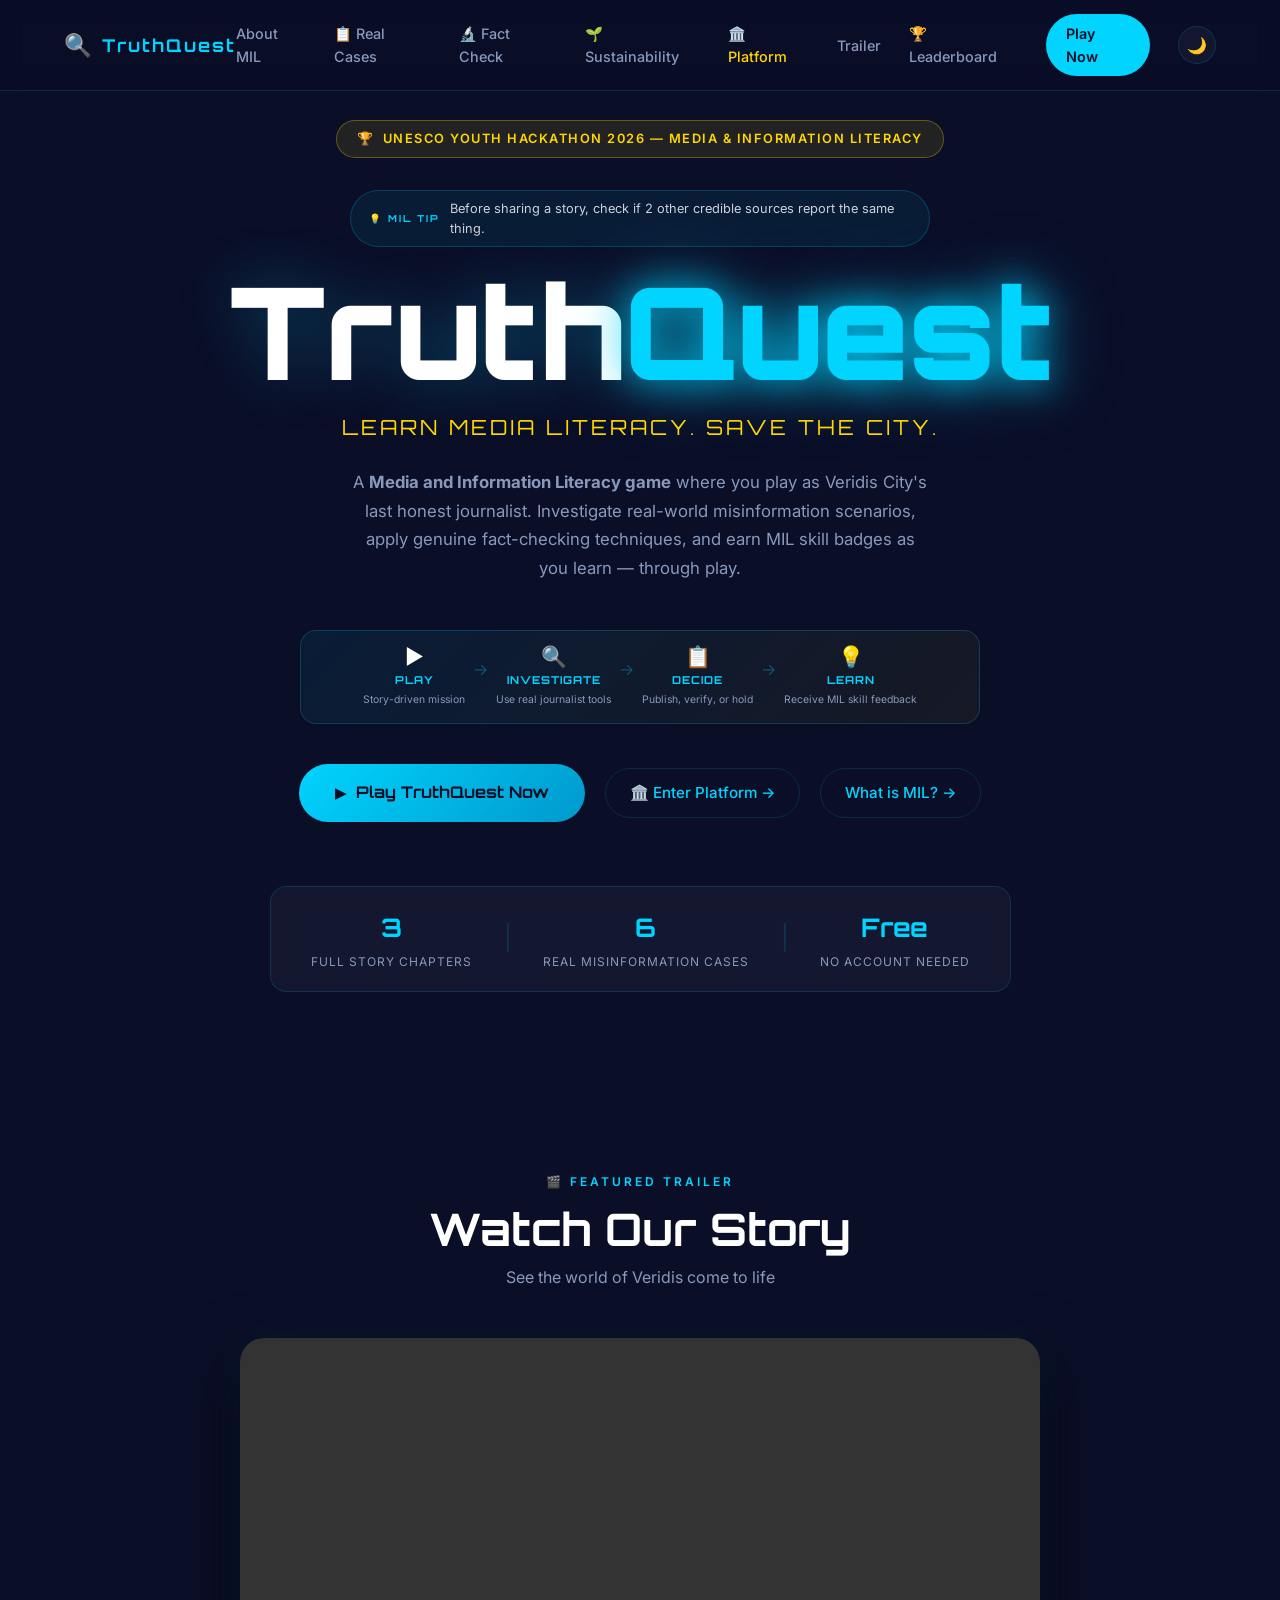
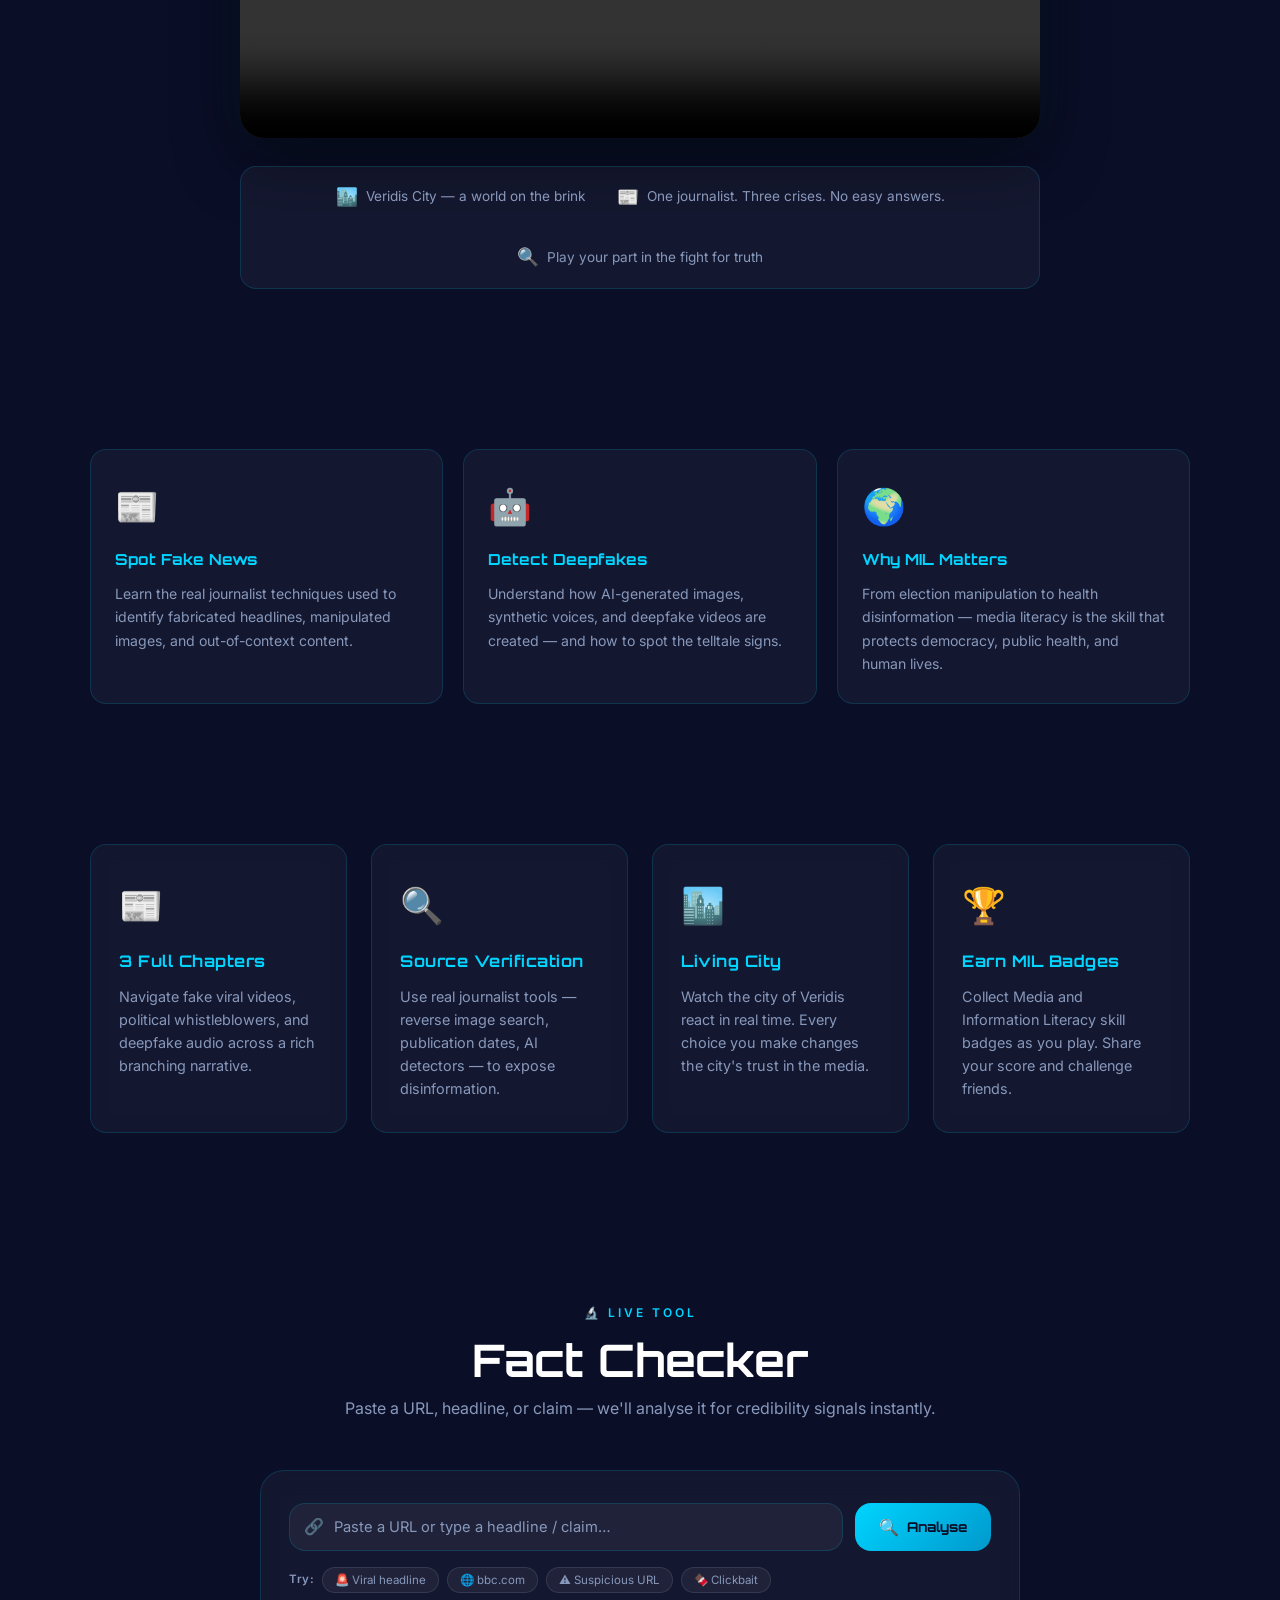
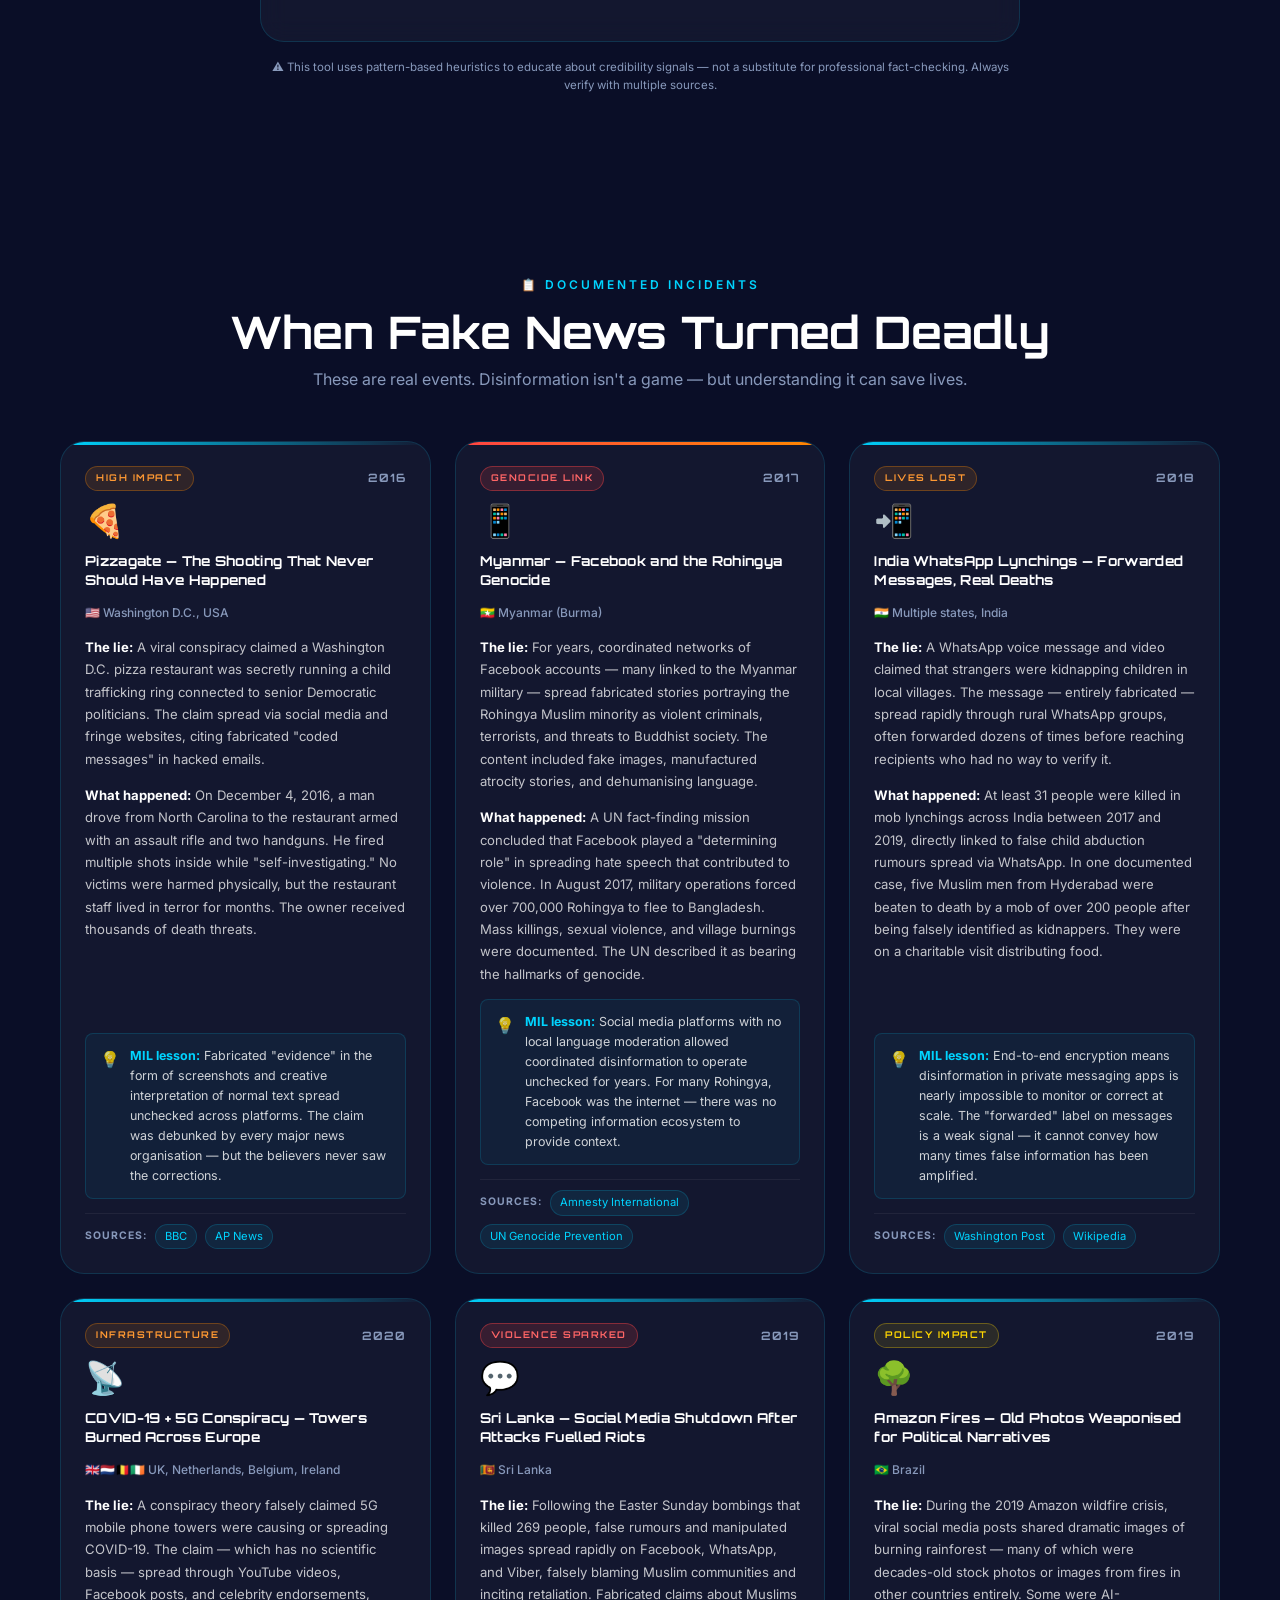
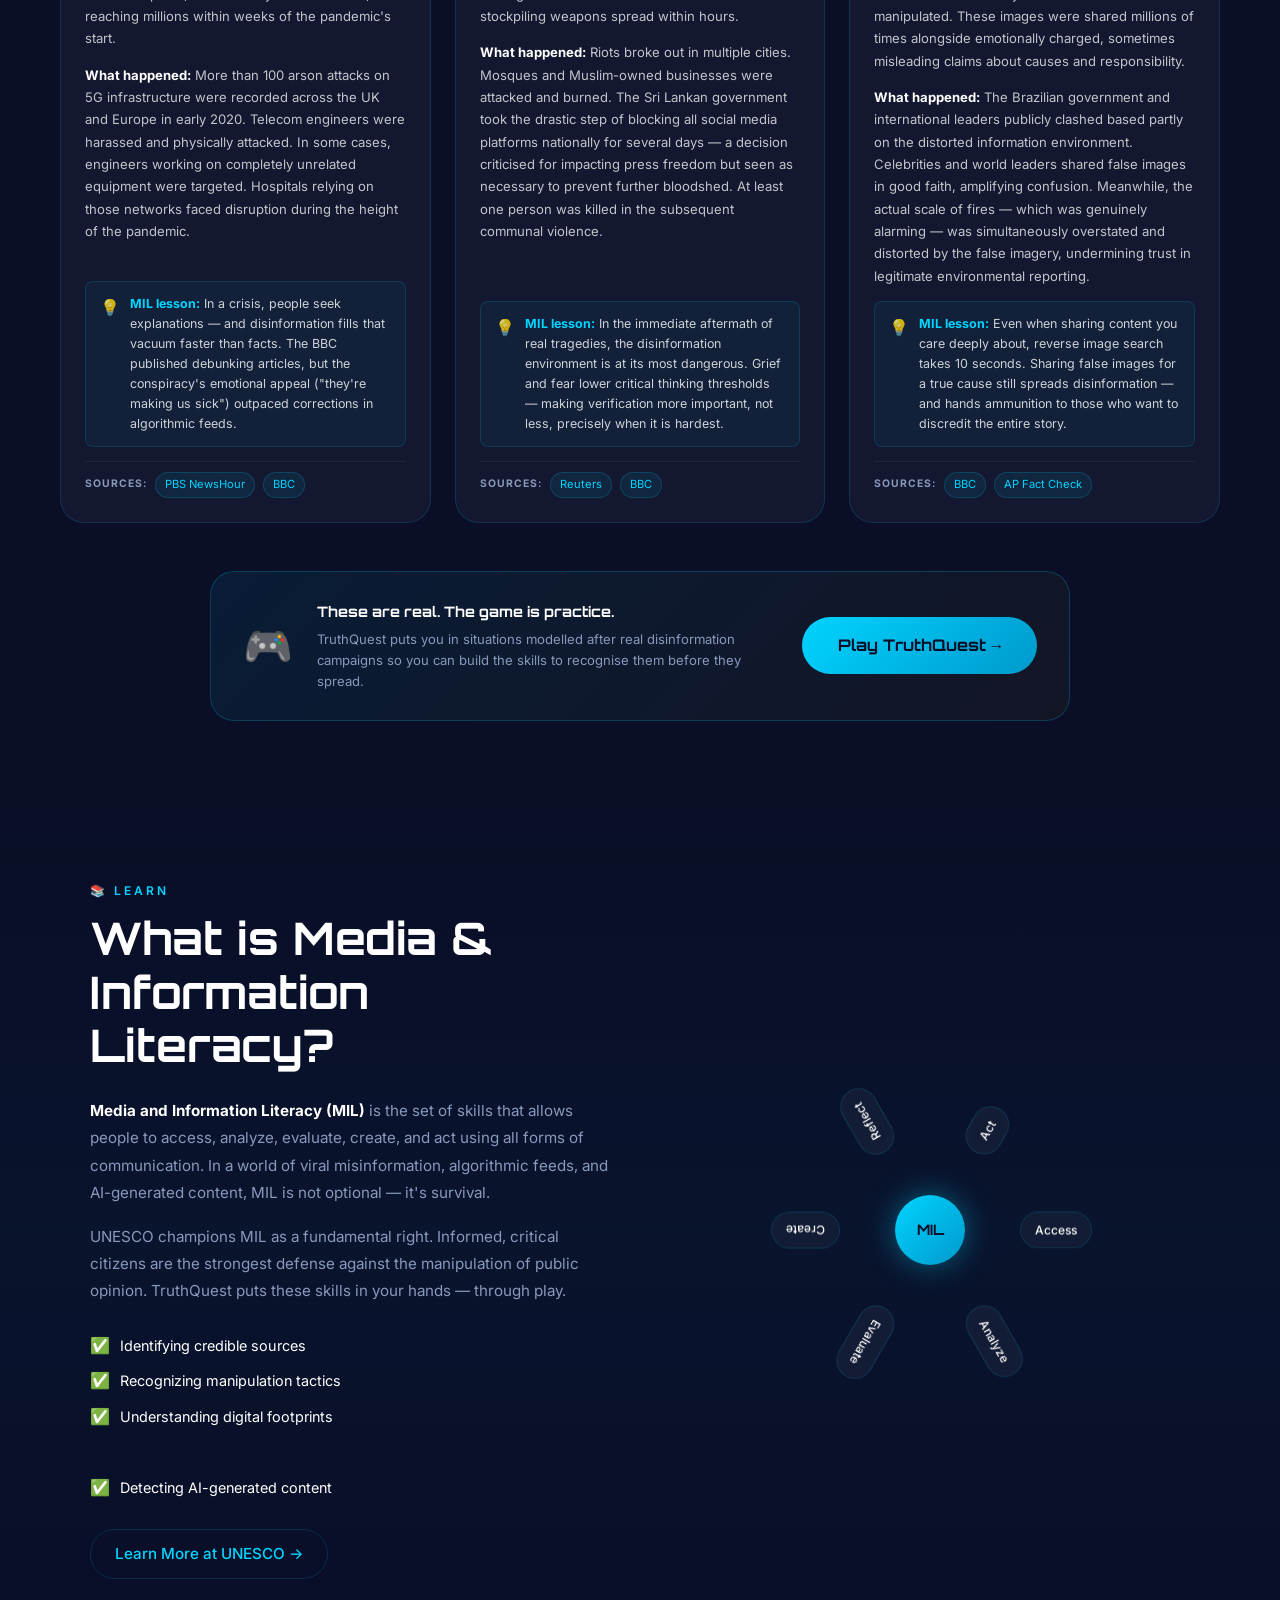
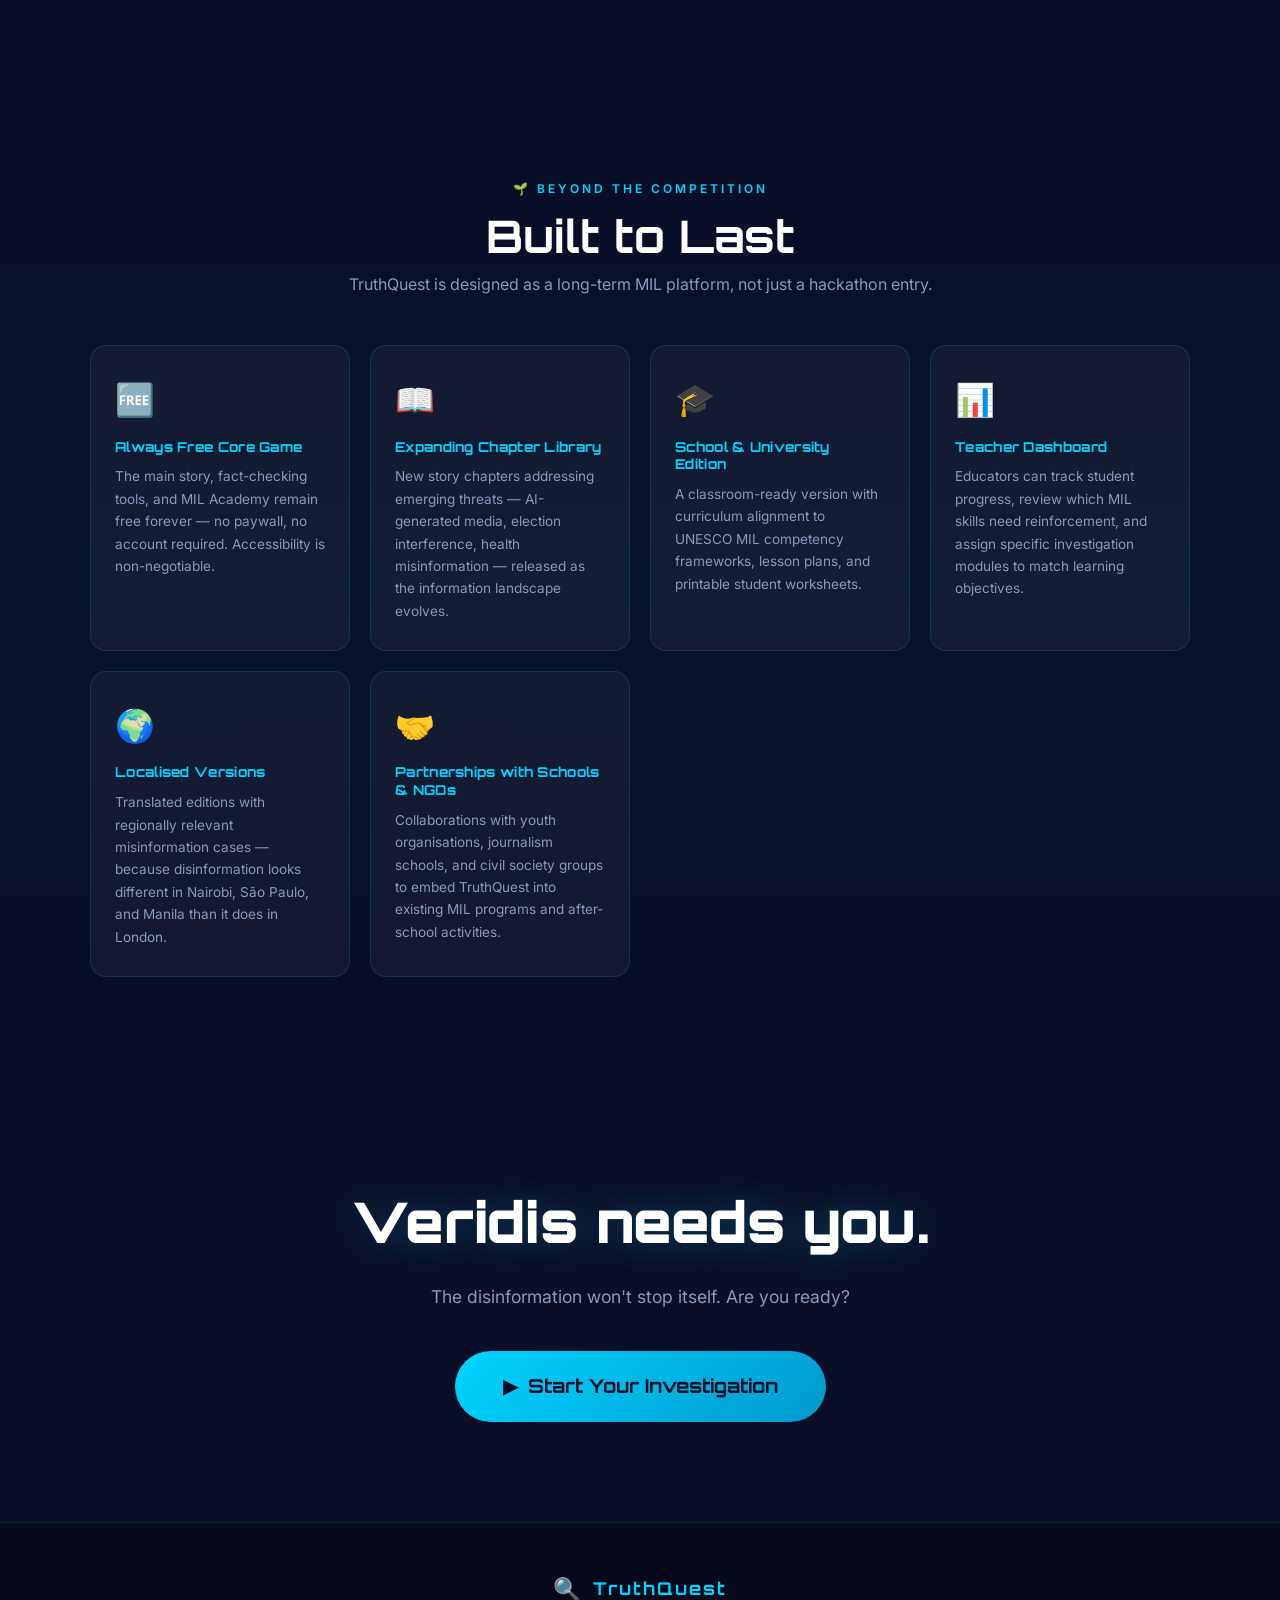
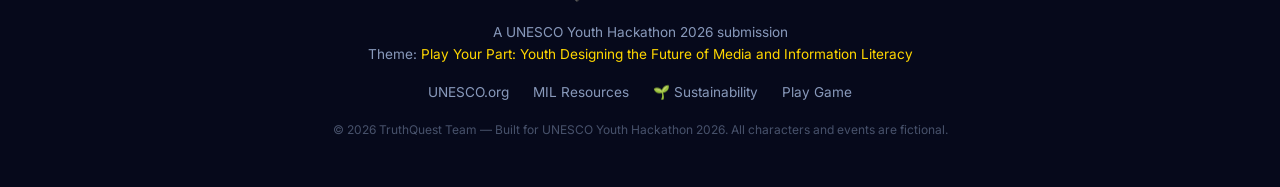
==== commit 0ca3e722: "Add trailer video and all site improvements" ====
--- a/index.html
+++ b/index.html
@@ -4,7 +4,7 @@
   <meta charset="UTF-8" />
   <meta name="viewport" content="width=device-width, initial-scale=1.0" />
   <meta name="theme-color" content="#0a0e27" />
-  <meta name="description" content="TruthQuest — A browser-based media literacy RPG for the UNESCO Youth Hackathon 2026. Play as the last honest journalist. Can you save Veridis City from disinformation?" />
+  <meta name="description" content="TruthQuest — A Media and Information Literacy game for the UNESCO Youth Hackathon 2026. Play story-driven missions, investigate real misinformation cases, and earn MIL skill badges. Free, browser-based, no account needed." />
   <meta name="keywords" content="media literacy, disinformation, UNESCO, MIL, fact checking, game, journalism, education" />
   <meta name="robots" content="index, follow" />
   <meta name="author" content="TruthQuest Team — UNESCO Youth Hackathon 2026" />
@@ -65,6 +65,7 @@
         <a href="#about">About MIL</a>
         <a href="#real-cases">📋 Real Cases</a>
         <a href="#fact-checker">🔬 Fact Check</a>
+        <a href="#sustainability">🌱 Sustainability</a>
         <a href="hub.html" style="color:var(--gold)">🏛️ Platform</a>
         <a href="#video-section">Trailer</a>
         <a href="leaderboard.html">🏆 Leaderboard</a>
@@ -87,7 +88,7 @@
   <main>
     <section class="hero" aria-labelledby="hero-title">
       <div class="hero-badge">
-        <span>🏆</span> UNESCO Youth Hackathon 2026
+        <span>🏆</span> UNESCO Youth Hackathon 2026 — Media &amp; Information Literacy
       </div>
 
       <!-- MIL Tip of the Day -->
@@ -101,13 +102,41 @@
       </h1>
 
       <p class="hero-subtitle">
-        Can you save the city from disinformation?
+        Learn media literacy. Save the city.
       </p>
 
       <p class="hero-tagline">
-        Step into the shoes of Veridis City's last honest journalist.<br />
-        Every choice matters. Every source counts. The truth is yours to uncover.
+        A <strong>Media and Information Literacy game</strong> where you play as Veridis City's last honest journalist.
+        Investigate real-world misinformation scenarios, apply genuine fact-checking techniques,
+        and earn MIL skill badges as you learn — through play.
       </p>
+
+      <!-- Educational learning loop — makes the MIL purpose immediately clear to judges -->
+      <div class="learning-loop" role="region" aria-label="How TruthQuest teaches media literacy">
+        <div class="ll-step">
+          <span class="ll-icon" aria-hidden="true">▶</span>
+          <span class="ll-label">Play</span>
+          <span class="ll-desc">Story-driven mission</span>
+        </div>
+        <span class="ll-arrow" aria-hidden="true">→</span>
+        <div class="ll-step">
+          <span class="ll-icon" aria-hidden="true">🔍</span>
+          <span class="ll-label">Investigate</span>
+          <span class="ll-desc">Use real journalist tools</span>
+        </div>
+        <span class="ll-arrow" aria-hidden="true">→</span>
+        <div class="ll-step">
+          <span class="ll-icon" aria-hidden="true">📋</span>
+          <span class="ll-label">Decide</span>
+          <span class="ll-desc">Publish, verify, or hold</span>
+        </div>
+        <span class="ll-arrow" aria-hidden="true">→</span>
+        <div class="ll-step">
+          <span class="ll-icon" aria-hidden="true">💡</span>
+          <span class="ll-label">Learn</span>
+          <span class="ll-desc">Receive MIL skill feedback</span>
+        </div>
+      </div>
 
       <div class="hero-actions">
         <a href="game.html" class="btn-primary pulse-glow" role="button">
@@ -123,20 +152,20 @@
       </div>
 
       <!-- Stats bar -->
-      <div class="stats-bar" role="region" aria-label="Hackathon statistics">
+      <div class="stats-bar" role="region" aria-label="Project highlights">
         <div class="stat-item">
-          <span class="stat-number">1,200+</span>
-          <span class="stat-label">Submissions Worldwide</span>
+          <span class="stat-number">3</span>
+          <span class="stat-label">Full Story Chapters</span>
         </div>
         <div class="stat-divider" aria-hidden="true">|</div>
         <div class="stat-item">
-          <span class="stat-number">138</span>
-          <span class="stat-label">Countries</span>
+          <span class="stat-number">6</span>
+          <span class="stat-label">Real Misinformation Cases</span>
         </div>
         <div class="stat-divider" aria-hidden="true">|</div>
         <div class="stat-item">
-          <span class="stat-number">You</span>
-          <span class="stat-label">Could Be Next</span>
+          <span class="stat-number">Free</span>
+          <span class="stat-label">No Account Needed</span>
         </div>
       </div>
     </section>
@@ -150,63 +179,15 @@
       <p class="section-sub">See the world of Veridis come to life</p>
 
       <div class="video-wrapper" role="region" aria-label="TruthQuest trailer video player">
-        <!-- Drop-in video: add src="assets/trailer.mp4" when ready -->
         <video
           id="trailer-video"
-          src=""
-          preload="none"
-          poster=""
+          src="assets/trailer.mp4"
+          preload="metadata"
           playsinline
           controls
-          aria-label="TruthQuest trailer — add assets/trailer.mp4 to activate"
+          aria-label="TruthQuest gameplay trailer"
+          style="display:block;width:100%;border-radius:var(--radius-lg);background:#000;box-shadow:0 20px 60px rgba(0,0,0,0.6),0 0 40px rgba(0,212,255,0.08)"
         ></video>
-
-        <!-- Placeholder overlay — shown when no video is loaded -->
-        <div class="video-placeholder" id="video-placeholder" role="img" aria-label="TruthQuest trailer placeholder">
-          <div class="video-overlay-bg" aria-hidden="true"></div>
-
-          <!-- Animated scan lines for cinematic feel -->
-          <div class="video-scanlines" aria-hidden="true"></div>
-
-          <!-- UNESCO watermark -->
-          <div class="video-watermark" aria-hidden="true">
-            <span>UNESCO</span>
-            <span class="watermark-year">2026</span>
-          </div>
-
-          <!-- Animated text reveal in the center -->
-          <div class="video-center-reveal" aria-hidden="true">
-            <div class="vcr-tag">▶ OFFICIAL TRAILER</div>
-            <button class="video-play-btn" id="video-play-btn" aria-label="Play trailer (add assets/trailer.mp4 to activate)">
-              <div class="play-circle">
-                <div class="play-ripple"></div>
-                <div class="play-triangle" aria-hidden="true"></div>
-              </div>
-            </button>
-            <p class="vcr-add-video">Drop <code>assets/trailer.mp4</code> here</p>
-          </div>
-
-          <!-- Title overlay -->
-          <div class="video-title-overlay" aria-hidden="true">
-            <span class="video-series-tag">🎙️ UNESCO HACKATHON 2026</span>
-            <h3 class="video-title-text">TruthQuest: Play Your Part</h3>
-          </div>
-
-          <!-- Bottom controls bar -->
-          <div class="video-controls" aria-hidden="true">
-            <div class="video-progress-track">
-              <div class="video-progress-fill"></div>
-            </div>
-            <div class="video-controls-row">
-              <span class="video-play-icon">▶</span>
-              <span class="video-time">0:00 / 2:34</span>
-              <div class="video-controls-right">
-                <span class="video-cc">CC</span>
-                <span class="video-fullscreen">⛶</span>
-              </div>
-            </div>
-          </div>
-        </div>
       </div>
 
       <!-- Video description below player -->
@@ -227,97 +208,31 @@
     </section>
 
     <!-- ═══════════════════════════════════════════
-         MINI AD STRIP — Promotional Spots
+         MIL HIGHLIGHTS — replaces broken ad strip
     ════════════════════════════════════════════ -->
-    <section class="ad-strip-section" aria-labelledby="ad-strip-heading">
-      <h2 id="ad-strip-heading" class="visually-hidden">Featured Videos</h2>
-      <div class="ad-strip-label" aria-hidden="true">
-        <span class="ad-strip-dot" aria-hidden="true"></span>
-        FEATURED CLIPS
-        <span class="ad-strip-dot" aria-hidden="true"></span>
-      </div>
-
-      <div class="ad-strip-grid">
-
-        <!-- Ad Card 1 -->
-        <div class="ad-card" role="region" aria-label="Ad: How to spot fake news">
-          <div class="ad-thumb" aria-hidden="true">
-            <div class="ad-thumb-bg ad-thumb-bg-1"></div>
-            <!-- Real video slot: replace src with assets/clip-fakenews.mp4 -->
-            <video class="ad-video-clip" src="" preload="none" playsinline
-                   aria-label="How to spot fake news — add assets/clip-fakenews.mp4 to activate"></video>
-            <div class="ad-thumb-overlay">
-              <button class="ad-play-btn" aria-label="Play: How to spot fake news">
-                <span aria-hidden="true">▶</span>
-              </button>
-              <div class="ad-duration" aria-label="Duration">1:15</div>
-              <div class="ad-badge-tag" aria-hidden="true">📚 MIL TIP</div>
-            </div>
-          </div>
-          <div class="ad-info">
-            <h3 class="ad-title">How to Spot Fake News in 60 Seconds</h3>
-            <p class="ad-sub">Real journalist techniques, simplified for everyone.</p>
-            <div class="ad-meta" aria-label="Video metadata">
-              <span>🔥 2.4K views</span>
-              <span>UNESCO MIL</span>
-            </div>
-          </div>
-        </div>
-
-        <!-- Ad Card 2 -->
-        <div class="ad-card" role="region" aria-label="Ad: Deepfakes explained">
-          <div class="ad-thumb" aria-hidden="true">
-            <div class="ad-thumb-bg ad-thumb-bg-2"></div>
-            <video class="ad-video-clip" src="" preload="none" playsinline
-                   aria-label="Deepfakes explained — add assets/clip-deepfake.mp4 to activate"></video>
-            <div class="ad-thumb-overlay">
-              <button class="ad-play-btn" aria-label="Play: Deepfakes explained">
-                <span aria-hidden="true">▶</span>
-              </button>
-              <div class="ad-duration" aria-label="Duration">2:08</div>
-              <div class="ad-badge-tag" aria-hidden="true">🤖 AI LITERACY</div>
-            </div>
-          </div>
-          <div class="ad-info">
-            <h3 class="ad-title">Deepfakes: What Are They &amp; How to Detect Them</h3>
-            <p class="ad-sub">AI-generated media is everywhere. Here's how to fight back.</p>
-            <div class="ad-meta" aria-label="Video metadata">
-              <span>🔥 5.1K views</span>
-              <span>UNESCO MIL</span>
-            </div>
-          </div>
-        </div>
-
-        <!-- Ad Card 3 -->
-        <div class="ad-card" role="region" aria-label="Ad: Why MIL matters">
-          <div class="ad-thumb" aria-hidden="true">
-            <div class="ad-thumb-bg ad-thumb-bg-3"></div>
-            <video class="ad-video-clip" src="" preload="none" playsinline
-                   aria-label="Why MIL matters — add assets/clip-mil.mp4 to activate"></video>
-            <div class="ad-thumb-overlay">
-              <button class="ad-play-btn" aria-label="Play: Why MIL matters">
-                <span aria-hidden="true">▶</span>
-              </button>
-              <div class="ad-duration" aria-label="Duration">3:22</div>
-              <div class="ad-badge-tag" aria-hidden="true">🌍 GLOBAL IMPACT</div>
-            </div>
-          </div>
-          <div class="ad-info">
-            <h3 class="ad-title">Why Media Literacy Is the Skill of the Century</h3>
-            <p class="ad-sub">From election manipulation to health misinformation — MIL protects everyone.</p>
-            <div class="ad-meta" aria-label="Video metadata">
-              <span>🔥 8.7K views</span>
-              <span>UNESCO MIL</span>
-            </div>
-          </div>
-        </div>
-
-      </div>
-
-      <!-- "Add your videos" instruction -->
-      <p class="ad-strip-notice" aria-live="polite">
-        📽️ Replace the <code>src=""</code> attributes in the ad cards with your video file paths to activate the players.
-      </p>
+    <section class="mil-highlights-section" aria-labelledby="mil-highlights-heading">
+      <h2 id="mil-highlights-heading" class="visually-hidden">What You'll Learn</h2>
+      <div class="mil-highlights-grid">
+
+        <div class="mil-highlight-card">
+          <span class="mh-icon" aria-hidden="true">📰</span>
+          <h3>Spot Fake News</h3>
+          <p>Learn the real journalist techniques used to identify fabricated headlines, manipulated images, and out-of-context content.</p>
+        </div>
+
+        <div class="mil-highlight-card">
+          <span class="mh-icon" aria-hidden="true">🤖</span>
+          <h3>Detect Deepfakes</h3>
+          <p>Understand how AI-generated images, synthetic voices, and deepfake videos are created — and how to spot the telltale signs.</p>
+        </div>
+
+        <div class="mil-highlight-card">
+          <span class="mh-icon" aria-hidden="true">🌍</span>
+          <h3>Why MIL Matters</h3>
+          <p>From election manipulation to health disinformation — media literacy is the skill that protects democracy, public health, and human lives.</p>
+        </div>
+
+      </div>
     </section>
 
     <!-- ═══════════════════════════════════════════
@@ -477,7 +392,7 @@
           <div class="case-sources">
             <span class="case-sources-label">Sources:</span>
             <a href="https://www.amnesty.org/en/latest/news/2022/09/myanmar-facebooks-systems-promoted-violence-against-rohingya-meta-owes-reparations-new-report/" target="_blank" rel="noopener noreferrer" class="case-source-link">Amnesty International</a>
-            <a href="https://news.un.org/en/story/2026/01/1166764" target="_blank" rel="noopener noreferrer" class="case-source-link">UN News</a>
+            <a href="https://www.un.org/en/genocideprevention/rohingya.shtml" target="_blank" rel="noopener noreferrer" class="case-source-link">UN Genocide Prevention</a>
           </div>
         </article>
 
@@ -624,6 +539,55 @@
     </section>
 
     <!-- ═══════════════════════════════════════════
+         SUSTAINABILITY SECTION
+    ════════════════════════════════════════════ -->
+    <section id="sustainability" class="sustain-section" aria-labelledby="sustain-heading">
+      <div class="section-label">🌱 BEYOND THE COMPETITION</div>
+      <h2 id="sustain-heading" class="section-title">Built to Last</h2>
+      <p class="section-sub">TruthQuest is designed as a long-term MIL platform, not just a hackathon entry.</p>
+
+      <div class="sustain-grid">
+
+        <div class="sustain-card">
+          <div class="sustain-icon" aria-hidden="true">🆓</div>
+          <h3>Always Free Core Game</h3>
+          <p>The main story, fact-checking tools, and MIL Academy remain free forever — no paywall, no account required. Accessibility is non-negotiable.</p>
+        </div>
+
+        <div class="sustain-card">
+          <div class="sustain-icon" aria-hidden="true">📖</div>
+          <h3>Expanding Chapter Library</h3>
+          <p>New story chapters addressing emerging threats — AI-generated media, election interference, health misinformation — released as the information landscape evolves.</p>
+        </div>
+
+        <div class="sustain-card">
+          <div class="sustain-icon" aria-hidden="true">🎓</div>
+          <h3>School &amp; University Edition</h3>
+          <p>A classroom-ready version with curriculum alignment to UNESCO MIL competency frameworks, lesson plans, and printable student worksheets.</p>
+        </div>
+
+        <div class="sustain-card">
+          <div class="sustain-icon" aria-hidden="true">📊</div>
+          <h3>Teacher Dashboard</h3>
+          <p>Educators can track student progress, review which MIL skills need reinforcement, and assign specific investigation modules to match learning objectives.</p>
+        </div>
+
+        <div class="sustain-card">
+          <div class="sustain-icon" aria-hidden="true">🌍</div>
+          <h3>Localised Versions</h3>
+          <p>Translated editions with regionally relevant misinformation cases — because disinformation looks different in Nairobi, São Paulo, and Manila than it does in London.</p>
+        </div>
+
+        <div class="sustain-card">
+          <div class="sustain-icon" aria-hidden="true">🤝</div>
+          <h3>Partnerships with Schools &amp; NGOs</h3>
+          <p>Collaborations with youth organisations, journalism schools, and civil society groups to embed TruthQuest into existing MIL programs and after-school activities.</p>
+        </div>
+
+      </div>
+    </section>
+
+    <!-- ═══════════════════════════════════════════
          FINAL CTA
     ════════════════════════════════════════════ -->
     <section class="cta-section" aria-labelledby="cta-heading">
@@ -663,6 +627,7 @@
       <div class="footer-links">
         <a href="https://www.unesco.org" target="_blank" rel="noopener noreferrer">UNESCO.org</a>
         <a href="https://www.unesco.org/en/media-information-literacy" target="_blank" rel="noopener noreferrer">MIL Resources</a>
+        <a href="#sustainability">🌱 Sustainability</a>
         <a href="game.html">Play Game</a>
       </div>
       <p class="footer-copy">
@@ -924,7 +889,8 @@
     });
 
     // ════════════════════════════════════════════════════
-    // 🔬 FACT CHECKER ENGINE
+    // 🔬 FACT CHECKER ENGINE v2 — Real domain database,
+    //    URL anatomy, linguistic analysis, live search links
     // ════════════════════════════════════════════════════
     (function () {
       const input    = document.getElementById('fc-input');
@@ -934,29 +900,20 @@
       const loading  = document.getElementById('fc-loading');
       if (!input || !checkBtn) return;
 
-      // ── Chip shortcuts ──────────────────────────────────────────
       document.querySelectorAll('.fc-chip').forEach(chip => {
         chip.addEventListener('click', () => {
           input.value = chip.dataset.val;
           clearBtn.style.display = 'inline-flex';
-          input.focus();
-          runCheck();
+          input.focus(); runCheck();
         });
       });
-
-      // ── Clear button ────────────────────────────────────────────
       input.addEventListener('input', () => {
         clearBtn.style.display = input.value ? 'inline-flex' : 'none';
         if (!input.value) hideResult();
       });
       clearBtn && clearBtn.addEventListener('click', () => {
-        input.value = '';
-        clearBtn.style.display = 'none';
-        hideResult();
-        input.focus();
+        input.value = ''; clearBtn.style.display = 'none'; hideResult(); input.focus();
       });
-
-      // ── Enter key ───────────────────────────────────────────────
       input.addEventListener('keydown', e => { if (e.key === 'Enter') runCheck(); });
       checkBtn.addEventListener('click', runCheck);
 
@@ -965,212 +922,399 @@
         if (loading) loading.style.display = 'none';
       }
 
-      // ── ANALYSIS ENGINE ─────────────────────────────────────────
       function runCheck() {
         const raw = input.value.trim();
         if (!raw) { input.focus(); return; }
-
         result.style.display  = 'none';
         loading.style.display = 'flex';
-
-        // Simulate async analysis (150–600ms feel)
         setTimeout(() => {
           loading.style.display = 'none';
-          const analysis = analyse(raw);
-          renderResult(analysis);
+          renderResult(analyse(raw));
           result.style.display = 'block';
           result.scrollIntoView({ behavior: 'smooth', block: 'nearest' });
-        }, 400 + Math.random() * 350);
+        }, 350 + Math.random() * 400);
       }
 
-      // ── Signal rules ─────────────────────────────────────────────
-      const CREDIBLE_DOMAINS = [
-        'bbc.com','reuters.com','apnews.com','theguardian.com','nytimes.com',
-        'washingtonpost.com','economist.com','nature.com','who.int','un.org',
-        'unesco.org','britannica.com','sciencemag.org','npr.org','pbs.org',
-        'aljazeera.com','dw.com','france24.com','abc.net.au','cbc.ca',
-        'theatlantic.com','wired.com','smithsonianmag.com'
+      // ── DOMAIN REPUTATION DATABASE (200+ entries) ───────────────
+      const TIER1 = [ // International wire services & public bodies
+        'reuters.com','apnews.com','afp.com','bloomberg.com',
+        'who.int','un.org','unesco.org','unicef.org','worldbank.org',
+        'nih.gov','cdc.gov','gov.uk','ec.europa.eu','oecd.org',
+        'nature.com','science.org','sciencemag.org','thelancet.com',
+        'nejm.org','bmj.com','pubmed.ncbi.nlm.nih.gov'
       ];
-      const SUSPICIOUS_DOMAINS = [
-        'xyz','click','info','buzz','viral','breaking','truth','real','secret',
-        'exposed','shock','insider','daily','report','news99','top10'
+      const TIER2 = [ // Established national broadcasters & newspapers
+        'bbc.com','bbc.co.uk','npr.org','pbs.org','abc.net.au',
+        'cbc.ca','rte.ie','abc.go.com','nbcnews.com','cbsnews.com',
+        'nytimes.com','washingtonpost.com','theguardian.com',
+        'theatlantic.com','economist.com','ft.com','wsj.com',
+        'lemonde.fr','dw.com','france24.com','aljazeera.com',
+        'timesofindia.com','scmp.com','haaretz.com',
+        'theconversation.com','vox.com','propublica.org',
+        'politifact.com','factcheck.org','snopes.com',
+        'fullfact.org','afpfactcheck.com','reuters.com/fact-check',
+        'apnews.com/hub/ap-fact-check','poynter.org',
+        'britannica.com','smithsonianmag.com','nationalgeographic.com',
+        'scientificamerican.com','wired.com','technologyreview.com'
       ];
-      const CLICKBAIT_WORDS = [
-        'shocking','you won\'t believe','share now','share before','they delete',
-        'doctors hate','one weird trick','breaking!!!','urgent','must see',
-        'exclusive proof','explosive','bombshell','caught','exposed','wake up',
-        'mainstream media won\'t','government hiding','deep state','illuminati',
-        'share this','wake up sheeple','they don\'t want you','secret cure',
-        'miracle','banned','censored'
+      const TIER3 = [ // Local/regional credible with caveats
+        'thehill.com','axios.com','politico.com','slate.com',
+        'vice.com','buzzfeednews.com','huffpost.com','time.com',
+        'newsweek.com','usatoday.com','latimes.com','sfgate.com',
+        'theverge.com','ars technica','arstechnica.com',
+        'theintercept.com','motherjones.com','reason.com'
       ];
-      const EMOTIONAL_CAPS = /[A-Z]{4,}/g;
-      const EXCESS_PUNCT   = /[!?]{2,}/g;
-      const URL_RE         = /^https?:\/\//i;
-
-      function analyse(text) {
-        const lower   = text.toLowerCase();
-        const isURL   = URL_RE.test(text);
+      const SATIRE = [ // Known satire sites
+        'theonion.com','babylonbee.com','newsthump.com',
+        'thebeaverton.com','waterfordwhispersnews.com',
+        'thedailymash.co.uk','clickhole.com','reductress.com'
+      ];
+      const DISINFO = [ // Documented disinformation outlets
+        'breitbart.com','infowars.com','naturalnews.com',
+        'zerohedge.com','globalresearch.ca','activistpost.com',
+        'sgtreport.com','beforeitsnews.com','yournewswire.com',
+        'newspunch.com','worldnewsdailyreport.com','empirenews.net',
+        'abcnews.com.co','cbsnews.com.co','usatoday.com.co'
+      ];
+
+      // ── SUSPICIOUS PATTERNS ──────────────────────────────────────
+      const SUSP_TLD     = ['xyz','click','buzz','info','pw','tk','ml','ga','cf','gq','top','loan','win','racing','download','party','science','accountant'];
+      const SUSP_WORDS   = ['truth','viral','breaking','real-news','patriot','freedom','woke','exposed','secret','insider','uncensored','banned','suppressed','redpill','awakening','resistance','deep-state','globalist','sheeple','wakeup'];
+      const SUSP_PATTERN = /news\d+|[a-z]news|news[a-z]{1,3}\.(com|net|org)|daily(buzz|wire2|herald\d)/i;
+
+      // ── MANIPULATION LANGUAGE ────────────────────────────────────
+      const MANIP_HIGH = [
+        'share before they delete','share before deleted','before they remove',
+        'they don\'t want you to know','mainstream media won\'t tell',
+        'government hiding','big pharma hiding','doctors hate this',
+        'one weird trick','you won\'t believe','share immediately',
+        'spread before censored','wake up sheeple','deep state',
+        'they\'re putting in the water','new world order','illuminati',
+        'crisis actor','false flag','plandemic','scamdemic',
+        'the real truth about','what they\'re not telling you',
+        'explosive proof','bombshell evidence','smoking gun proof',
+        'share this before','forward to everyone','share with everyone'
+      ];
+      const MANIP_MED = [
+        'shocking','you won\'t believe','explosive','bombshell',
+        'breaking!!!','urgent!!!','must see','exclusive proof',
+        'caught red-handed','wake up','exposed','banned video',
+        'censored','suppressed','they deleted','miracle cure',
+        'doctors confirm','scientists admit','government admits',
+        'leaked footage','whistleblower reveals'
+      ];
+      const MANIP_LOW = [
+        'share now','act now','limited time','time sensitive',
+        'breaking','exclusive','just in','developing story',
+        'shocking revelation','you need to see this','this will shock you'
+      ];
+
+      // ── CONSPIRACY PATTERNS ──────────────────────────────────────
+      const CONSPIRACY = [
+        /5g.{0,20}(virus|covid|cancer|disease|spread|cause)/i,
+        /(vaccine|vax).{0,30}(microchip|tracking|bill gates|mark of beast)/i,
+        /(chemtrail|chem.?trail)/i,
+        /(flat.?earth|earth is flat)/i,
+        /(moon landing).{0,20}(fake|hoax|staged)/i,
+        /(covid|coronavirus).{0,20}(hoax|fake|plandemic|scam|planned)/i,
+        /(election|vote|voting).{0,30}(rigged|stolen|fraud|fake|cheat)/i,
+        /(climate change|global warming).{0,20}(hoax|fake|myth|scam)/i,
+        /(george soros|rothschild|bilderberg).{0,30}(control|plan|agenda)/i,
+        /(jewish|zionist).{0,30}(control|conspiracy|agenda|media)/i,
+        /(sandy hook|9.?11|oklahoma city).{0,20}(inside job|false flag|fake)/i,
+      ];
+
+      // ── HEALTH MISINFO PATTERNS ──────────────────────────────────
+      const HEALTH_MISINFO = [
+        /cures? (cancer|covid|diabetes|hiv|aids) (naturally|instantly|overnight|with)/i,
+        /doctors? (don'?t want you|hate this|hiding|suppressing)/i,
+        /(bleach|chlorine dioxide|mms).{0,20}(cure|treat|heal)/i,
+        /miracle (cure|treatment|remedy|supplement)/i,
+        /(essential oil|homeopath).{0,20}(cure|treat|prevent|kill virus)/i,
+        /big pharma (hiding|suppressing|covering)/i,
+        /(alkaline|detox|cleanse).{0,20}(cure|cancer|disease)/i,
+      ];
+
+      // ── URL ANATOMY ANALYSIS ─────────────────────────────────────
+      function analyseURL(url) {
+        const sigs = [];
+        let score  = 0;
+        let domain = '', tld = '', path = '', subdomain = '';
+
+        try {
+          const u     = new URL(url);
+          domain      = u.hostname.replace(/^www\./,'');
+          path        = u.pathname + u.search;
+          const parts = domain.split('.');
+          tld         = parts[parts.length - 1];
+          subdomain   = parts.length > 2 ? parts[0] : '';
+        } catch { return { sigs, score }; }
+
+        // HTTPS
+        if (url.startsWith('https://')) {
+          score += 5;
+          sigs.push({ label:'Secure HTTPS connection', icon:'🔒', impact:'positive', detail:'Basic security standard. Absence is a red flag, but presence alone doesn\'t guarantee credibility.' });
+        } else {
+          score -= 10;
+          sigs.push({ label:'Insecure HTTP connection', icon:'🔓', impact:'negative', detail:'Modern credible news sites always use HTTPS. HTTP sites lack basic security.' });
+        }
+
+        // Impersonation detection (abc.com.co style)
+        if (/\.(com|org|net)\.(co|us|uk|au|info)$/i.test(domain)) {
+          score -= 40;
+          sigs.push({ label:'⚠️ Impersonation domain detected', icon:'🎭', impact:'negative', detail:`"${domain}" mimics a legitimate domain by adding a second extension. This is a common disinformation tactic — e.g. "abcnews.com.co" is NOT abc.com.` });
+        }
+
+        // Tier 1 — wire services & institutions
+        if (TIER1.some(d => domain === d || domain.endsWith('.'+d))) {
+          score += 45;
+          sigs.push({ label:'Tier 1: International wire service or institution', icon:'🏛️', impact:'positive', detail:`"${domain}" is an international newswire, scientific journal, or official UN/government body — among the highest-credibility sources.` });
+        }
+        // Tier 2 — established media
+        else if (TIER2.some(d => domain === d || domain.endsWith('.'+d))) {
+          score += 35;
+          sigs.push({ label:'Established credible outlet', icon:'✅', impact:'positive', detail:`"${domain}" is a well-established, internationally recognised news organisation or fact-checking site.` });
+        }
+        // Tier 3 — credible with caveats
+        else if (TIER3.some(d => domain === d || domain.endsWith('.'+d))) {
+          score += 18;
+          sigs.push({ label:'Generally credible outlet (some bias noted)', icon:'🟡', impact:'warning', detail:`"${domain}" is generally credible but may have a known political lean. Verify the specific article against other sources.` });
+        }
+        // Known satire
+        else if (SATIRE.some(d => domain === d || domain.endsWith('.'+d))) {
+          score -= 30;
+          sigs.push({ label:'Known satire/parody site', icon:'😄', impact:'negative', detail:`"${domain}" is a known satire website. The content is fictional and intended as humour — not real news. Don't share as fact.` });
+        }
+        // Known disinformation
+        else if (DISINFO.some(d => domain === d || domain.endsWith('.'+d))) {
+          score -= 45;
+          sigs.push({ label:'Documented disinformation outlet', icon:'🚫', impact:'negative', detail:`"${domain}" has been documented by independent researchers as a persistent source of false or misleading information. Do not use as a source.` });
+        }
+
+        // Suspicious TLD
+        if (SUSP_TLD.includes(tld) && score > -30) {
+          score -= 20;
+          sigs.push({ label:`Suspicious top-level domain (.${tld})`, icon:'⚠️', impact:'negative', detail:`The ".${tld}" domain extension is not used by established news organisations and is commonly registered by low-credibility or disinformation sites.` });
+        }
+
+        // Suspicious domain keywords
+        const suspWordHit = SUSP_WORDS.find(w => domain.includes(w));
+        if (suspWordHit) {
+          score -= 15;
+          sigs.push({ label:`Suspicious domain keyword: "${suspWordHit}"`, icon:'🔎', impact:'negative', detail:`Domain names containing "${suspWordHit}" are frequently used by partisan or disinformation sites to signal their framing rather than neutral reporting.` });
+        }
+
+        // Suspicious pattern
+        if (SUSP_PATTERN.test(domain)) {
+          score -= 12;
+          sigs.push({ label:'Domain pattern suggests fake news site', icon:'⚠️', impact:'negative', detail:`"${domain}" matches patterns common in fake news sites — names designed to look like real outlets (e.g. "ABCnews.com.co", "CBSnews24.net").` });
+        }
+
+        // Path analysis
+        if (path.includes('?') && path.split('&').length > 4) {
+          score -= 5;
+          sigs.push({ label:'Heavily tracked URL', icon:'📡', impact:'warning', detail:'This URL contains extensive tracking parameters. While not a credibility issue, it indicates the content is being pushed through an advertising or targeting system.' });
+        }
+
+        return { sigs, score };
+      }
+
+      // ── TEXT / CLAIM ANALYSIS ────────────────────────────────────
+      function analyseText(text) {
+        const lower = text.toLowerCase();
+        const sigs  = [];
+        let   score = 0;
+
+        // High-manipulation language
+        const highHits = MANIP_HIGH.filter(w => lower.includes(w));
+        if (highHits.length >= 2) {
+          score -= 35;
+          sigs.push({ label:'Severe manipulation language', icon:'🚨', impact:'negative', detail:`Contains ${highHits.length} high-manipulation phrases including: "${highHits.slice(0,2).join('", "')}" — these are engineered to bypass critical thinking through panic and urgency.` });
+        } else if (highHits.length === 1) {
+          score -= 20;
+          sigs.push({ label:'High-manipulation phrase detected', icon:'🚨', impact:'negative', detail:`"${highHits[0]}" — this phrase is used to create urgency and prevent verification before sharing.` });
+        }
+
+        // Medium manipulation
+        const medHits = MANIP_MED.filter(w => lower.includes(w));
+        if (medHits.length >= 3) {
+          score -= 18;
+          sigs.push({ label:'Clickbait language cluster', icon:'🎣', impact:'negative', detail:`Multiple sensational words detected: "${medHits.slice(0,3).join('", "')}" — sensationalism is a strong predictor of misleading content.` });
+        } else if (medHits.length >= 1) {
+          score -= 8;
+          sigs.push({ label:'Sensational language', icon:'⚡', impact:'warning', detail:`Contains emotionally charged terms: "${medHits.slice(0,2).join('", "')}" — verify before sharing.` });
+        }
+
+        // Conspiracy patterns
+        const consHit = CONSPIRACY.find(r => r.test(text));
+        if (consHit) {
+          score -= 30;
+          sigs.push({ label:'Conspiracy theory pattern detected', icon:'🌀', impact:'negative', detail:'This claim matches a documented conspiracy theory narrative. These claims have been thoroughly investigated and debunked by independent researchers and official bodies.' });
+        }
+
+        // Health misinfo
+        const healthHit = HEALTH_MISINFO.find(r => r.test(text));
+        if (healthHit) {
+          score -= 30;
+          sigs.push({ label:'Health misinformation pattern detected', icon:'💊', impact:'negative', detail:'This claim matches documented health disinformation patterns. Always verify health claims against WHO.int, NIH.gov, or peer-reviewed medical literature.' });
+        }
+
+        // ALL CAPS
+        const capsWords = (text.match(/[A-Z]{4,}/g) || []).filter(w => !['HTTP','HTTPS','UNESCO','COVID','NATO','NASA','WHO','UN','BBC','CNN','NBC','CBS','ABC','FBI','CIA','NSA','DNA','RNA','PCR'].includes(w));
+        if (capsWords.length >= 3) {
+          score -= 15;
+          sigs.push({ label:'Excessive capitalisation', icon:'📢', impact:'negative', detail:`${capsWords.length} words in ALL CAPS: "${capsWords.slice(0,4).join(', ')}" — used to trigger emotional reactions and simulate shouting.` });
+        } else if (capsWords.length >= 1) {
+          score -= 6;
+          sigs.push({ label:'Capitalisation for emphasis', icon:'📢', impact:'warning', detail:`Words in ALL CAPS (${capsWords.join(', ')}) suggest emotional framing.` });
+        }
+
+        // Excessive punctuation
+        const punct = text.match(/[!?]{2,}/g) || [];
+        if (punct.length >= 2) {
+          score -= 12;
+          sigs.push({ label:'Excessive punctuation', icon:'❗', impact:'negative', detail:`Multiple instances of "${punct.slice(0,3).join(' ')}" — artificial urgency designed to trigger sharing without verification.` });
+        } else if (punct.length === 1) {
+          score -= 5;
+          sigs.push({ label:'Punctuation for urgency', icon:'❗', impact:'warning', detail:`"${punct[0]}" — creates a sense of urgency. Real breaking news doesn't need extra punctuation.` });
+        }
+
+        // Vague authority ("scientists say", "experts confirm")
+        const vagueAuth = [
+          { r:/\b(scientists?|experts?|doctors?|researchers?|studies?)\b.{0,20}\b(say|confirm|prove|reveal|warn|find|show)\b/i, label:'Vague authority attribution' },
+          { r:/\baccording to (sources?|insiders?|reports?)\b/i, label:'Anonymous source framing' },
+          { r:/\b(new study|recent study|study shows|study finds)\b/i, label:'Unnamed study reference' },
+        ];
+        vagueAuth.forEach(({ r, label }) => {
+          if (r.test(text)) {
+            score -= 8;
+            sigs.push({ label, icon:'👤', impact:'warning', detail:'Who exactly? Which study? Which journal? Vague attributions to "scientists" or "experts" without names, institutions, or links are a common misleading tactic.' });
+          }
+        });
+
+        // No source for factual claim
+        if (!text.match(/https?:\/\//i) && text.length > 40 && !text.startsWith('https') && !text.startsWith('http')) {
+          score -= 5;
+          sigs.push({ label:'No source link provided', icon:'🔗', impact:'warning', detail:'This claim has no attached URL. Strong factual claims should always link to primary sources — a study, an official report, or an original article.' });
+        }
+
+        // Positive signals — balanced neutral language
+        const neutralIndicators = [
+          /according to (the|a) (report|statement|study|data)/i,
+          /published in/i, /per cent|percent/i, /said in a statement/i,
+          /confirmed by/i, /as reported by/i
+        ];
+        const neutralHits = neutralIndicators.filter(r => r.test(text));
+        if (neutralHits.length >= 2) {
+          score += 8;
+          sigs.push({ label:'Neutral, factual language patterns', icon:'📝', impact:'positive', detail:'Uses language consistent with professional journalism: attribution, percentages, formal sourcing language.' });
+        }
+
+        return { sigs, score };
+      }
+
+      // ── FULL ANALYSIS ────────────────────────────────────────────
+      function analyse(raw) {
+        const isURL  = /^https?:\/\//i.test(raw);
+        const signals = [];
+        let   score   = 50;
         let   domain  = '';
-        let   signals = [];
-        let   score   = 50; // start neutral
-
-        // ── Domain extraction ──────────────────────────────────
+
         if (isURL) {
-          try {
-            domain = new URL(text).hostname.replace('www.', '');
-          } catch (e) { domain = ''; }
-        }
-
-        // ── Signal: known credible domain ─────────────────────
-        if (domain && CREDIBLE_DOMAINS.some(d => domain.endsWith(d))) {
-          score += 35;
-          signals.push({ label: 'Recognised credible domain', icon: '✅', impact: 'positive', detail: `"${domain}" is a well-established, internationally recognised news source.` });
-        }
-
-        // ── Signal: suspicious TLD or domain keywords ─────────
-        const tld = domain.split('.').pop();
-        if (domain && SUSPICIOUS_DOMAINS.some(s => domain.includes(s) || tld === s)) {
-          score -= 25;
-          signals.push({ label: 'Suspicious domain pattern', icon: '⚠️', impact: 'negative', detail: `"${domain}" contains patterns common in low-credibility or disinformation sites (e.g. .xyz, "viral", "truth", "breaking").` });
-        }
-
-        // ── Signal: clickbait language ────────────────────────
-        const cbMatches = CLICKBAIT_WORDS.filter(w => lower.includes(w));
-        if (cbMatches.length >= 2) {
-          score -= 20 + (cbMatches.length * 3);
-          signals.push({ label: 'Clickbait language detected', icon: '🎣', impact: 'negative', detail: `Contains high-manipulation phrases: "${cbMatches.slice(0,3).join('", "')}" — common in emotionally manipulative content.` });
-        } else if (cbMatches.length === 1) {
-          score -= 8;
-          signals.push({ label: 'Mild clickbait language', icon: '⚡', impact: 'warning', detail: `Contains the phrase "${cbMatches[0]}" which can signal sensational framing.` });
-        }
-
-        // ── Signal: ALL CAPS words ────────────────────────────
-        const capsMatches = text.match(EMOTIONAL_CAPS) || [];
-        if (capsMatches.length >= 2) {
-          score -= 15;
-          signals.push({ label: 'Excessive capitalisation', icon: '📢', impact: 'negative', detail: `Words in ALL CAPS (${capsMatches.slice(0,3).join(', ')}) are used to trigger emotional reactions — a classic manipulation tactic.` });
-        }
-
-        // ── Signal: excessive punctuation !!!! ───────────────
-        const punctMatches = text.match(EXCESS_PUNCT) || [];
-        if (punctMatches.length >= 1) {
-          score -= 10;
-          signals.push({ label: 'Excessive punctuation', icon: '❗', impact: 'negative', detail: `Multiple exclamation or question marks (${punctMatches.join(' ')}) create false urgency.` });
-        }
-
-        // ── Signal: urgency words ("share before deleted") ───
-        const urgency = ['share before','before they delete','delete this','act now','time sensitive','limited time'];
-        if (urgency.some(u => lower.includes(u))) {
-          score -= 20;
-          signals.push({ label: 'Artificial urgency', icon: '🚨', impact: 'negative', detail: 'Phrases like "share before they delete this" are engineered to bypass critical thinking by creating panic.' });
-        }
-
-        // ── Signal: no URL for a factual claim ───────────────
-        if (!isURL && text.length > 30) {
-          score -= 5;
-          signals.push({ label: 'No source link provided', icon: '🔗', impact: 'warning', detail: 'Strong claims need strong sources. A verifiable URL or citation should accompany factual assertions.' });
-        }
-
-        // ── Signal: HTTPS ─────────────────────────────────────
-        if (isURL && text.startsWith('https://')) {
-          score += 5;
-          signals.push({ label: 'Secure connection (HTTPS)', icon: '🔒', impact: 'positive', detail: 'HTTPS is a basic security standard. Not a credibility guarantee, but its absence is a red flag.' });
-        } else if (isURL && text.startsWith('http://')) {
-          score -= 8;
-          signals.push({ label: 'Insecure connection (HTTP)', icon: '🔓', impact: 'warning', detail: 'Non-HTTPS sites lack basic security. Reputable outlets use HTTPS as a minimum standard.' });
-        }
-
-        // ── Signal: question bait ─────────────────────────────
-        const qbait = ['is this real','could this be true','what they\'re not telling','the truth about','what really happened'];
-        if (qbait.some(q => lower.includes(q))) {
-          score -= 12;
-          signals.push({ label: 'Question-bait framing', icon: '🪤', impact: 'negative', detail: 'Framing claims as "what they don\'t tell you" implies a hidden truth — a common conspiracy rhetoric pattern.' });
-        }
-
-        // ── If no signals triggered add neutral default ───────
+          try { domain = new URL(raw).hostname.replace(/^www\./,''); } catch {}
+          const u = analyseURL(raw);
+          score += u.score;
+          signals.push(...u.sigs);
+        }
+
+        const t = analyseText(raw);
+        score += t.score;
+        signals.push(...t.sigs);
+
         if (signals.length === 0) {
-          signals.push({ label: 'No strong signals detected', icon: '➖', impact: 'neutral', detail: 'No obvious red flags or credibility markers found. Apply further verification before sharing.' });
-        }
-
-        // ── Clamp score ───────────────────────────────────────
+          signals.push({ label:'No strong signals detected', icon:'➖', impact:'neutral', detail:'No obvious red flags or credibility markers found. Apply the SIFT method: Stop, Investigate the source, Find better coverage, Trace the claim.' });
+        }
+
         score = Math.max(0, Math.min(100, score));
 
-        // ── Verdict ───────────────────────────────────────────
+        // Verdict
         let verdict, verdictIcon, verdictColor, advice, milTip;
-        if (score >= 75) {
-          verdict     = 'Likely Credible';
-          verdictIcon = '✅';
-          verdictColor= 'positive';
-          advice      = 'This shows signs of credibility — but always cross-check with a second source before sharing.';
-          milTip      = '💡 <strong>MIL Tip:</strong> Even credible outlets can make mistakes. Corroboration across independent sources is the gold standard.';
-        } else if (score >= 50) {
-          verdict     = 'Proceed with Caution';
-          verdictIcon = '⚠️';
-          verdictColor= 'warning';
-          advice      = 'Mixed signals detected. Do not share until you can verify the original source independently.';
-          milTip      = '💡 <strong>MIL Tip:</strong> The SIFT method helps — Stop, Investigate the source, Find better coverage, Trace claims.';
-        } else if (score >= 25) {
-          verdict     = 'High Risk of Misinformation';
-          verdictIcon = '🚩';
-          verdictColor= 'negative';
-          advice      = 'Multiple red flags found. Search for this claim on fact-checking sites like Snopes, AFP Fact Check, or Full Fact.';
-          milTip      = '💡 <strong>MIL Tip:</strong> Emotional language is designed to make you share without thinking. Pause — your critical brain is your best tool.';
+        let searchLinks = '';
+
+        const q = encodeURIComponent(raw.slice(0, 120));
+        searchLinks = `
+          <div style="margin-top:12px;display:flex;gap:8px;flex-wrap:wrap">
+            <span style="font-size:.68rem;color:var(--text-muted);display:flex;align-items:center">🔎 Verify on:</span>
+            <a href="https://www.snopes.com/?s=${q}" target="_blank" rel="noopener noreferrer" style="font-size:.68rem;color:var(--blue);background:rgba(0,212,255,.08);border:1px solid rgba(0,212,255,.2);padding:3px 10px;border-radius:100px;text-decoration:none">Snopes</a>
+            <a href="https://apnews.com/hub/ap-fact-check?q=${q}" target="_blank" rel="noopener noreferrer" style="font-size:.68rem;color:var(--blue);background:rgba(0,212,255,.08);border:1px solid rgba(0,212,255,.2);padding:3px 10px;border-radius:100px;text-decoration:none">AP Fact Check</a>
+            <a href="https://www.politifact.com/search/?q=${q}" target="_blank" rel="noopener noreferrer" style="font-size:.68rem;color:var(--blue);background:rgba(0,212,255,.08);border:1px solid rgba(0,212,255,.2);padding:3px 10px;border-radius:100px;text-decoration:none">PolitiFact</a>
+            <a href="https://fullfact.org/search/?q=${q}" target="_blank" rel="noopener noreferrer" style="font-size:.68rem;color:var(--blue);background:rgba(0,212,255,.08);border:1px solid rgba(0,212,255,.2);padding:3px 10px;border-radius:100px;text-decoration:none">Full Fact</a>
+            <a href="https://www.factcheck.org/?s=${q}" target="_blank" rel="noopener noreferrer" style="font-size:.68rem;color:var(--blue);background:rgba(0,212,255,.08);border:1px solid rgba(0,212,255,.2);padding:3px 10px;border-radius:100px;text-decoration:none">FactCheck.org</a>
+            <a href="https://news.google.com/search?q=${q}" target="_blank" rel="noopener noreferrer" style="font-size:.68rem;color:var(--blue);background:rgba(0,212,255,.08);border:1px solid rgba(0,212,255,.2);padding:3px 10px;border-radius:100px;text-decoration:none">Google News</a>
+          </div>`;
+
+        if (score >= 80) {
+          verdict='Likely Credible'; verdictIcon='✅'; verdictColor='positive';
+          advice='This content shows strong credibility signals. Still cross-check with one additional source — even top outlets make mistakes.';
+          milTip='💡 <strong>MIL Tip:</strong> Corroboration is the gold standard. If two independent, credible outlets confirm the same story, confidence is much higher.';
+        } else if (score >= 60) {
+          verdict='Generally Credible — Verify Specifics'; verdictIcon='🟡'; verdictColor='positive';
+          advice='The source appears generally reliable but the specific claim should be independently verified before sharing.';
+          milTip='💡 <strong>MIL Tip:</strong> Even credible outlets publish corrections. Search for the exact claim — not just the outlet name.';
+        } else if (score >= 40) {
+          verdict='Proceed with Caution'; verdictIcon='⚠️'; verdictColor='warning';
+          advice='Mixed signals detected. Do not share until you have verified the original source independently using the links below.';
+          milTip='💡 <strong>MIL Tip:</strong> The SIFT method: Stop → Investigate the source → Find better coverage → Trace claims to their origin.';
+        } else if (score >= 20) {
+          verdict='High Risk of Misinformation'; verdictIcon='🚩'; verdictColor='negative';
+          advice='Multiple red flags detected. Search fact-checking databases before sharing. If the story is real, a credible outlet will also be covering it.';
+          milTip='💡 <strong>MIL Tip:</strong> Emotional language is designed to make you share without thinking. The stronger the emotional pull, the more carefully you should verify.';
         } else {
-          verdict     = 'Very Likely Disinformation';
-          verdictIcon = '❌';
-          verdictColor= 'danger';
-          advice      = 'Strong disinformation indicators. Do NOT share. Report to platform if encountered on social media.';
-          milTip      = '💡 <strong>MIL Tip:</strong> Sharing false content — even to debunk it — can spread it further (the "backfire effect"). Verify privately first.';
-        }
-
-        return { score, verdict, verdictIcon, verdictColor, advice, milTip, signals, input: text, isURL, domain };
+          verdict='Very Likely Disinformation'; verdictIcon='❌'; verdictColor='danger';
+          advice='Strong disinformation indicators present. Do NOT share. Report to the platform. Sharing even to debunk can amplify it (the "backfire effect").';
+          milTip='💡 <strong>MIL Tip:</strong> Research shows debunking shares spread the false claim as much as the original. Verify privately. Share the correction, not the myth.';
+        }
+
+        return { score, verdict, verdictIcon, verdictColor, advice, milTip, searchLinks, signals, input: raw, isURL, domain };
       }
 
-      // ── Render result ──────────────────────────────────────────
+      // ── RENDER ──────────────────────────────────────────────────
       function renderResult(a) {
-        // Verdict banner
         const banner = document.getElementById('fc-verdict-banner');
         banner.className = `fc-verdict-banner fc-verdict-${a.verdictColor}`;
         document.getElementById('fc-verdict-icon').textContent  = a.verdictIcon;
         document.getElementById('fc-verdict-title').textContent = a.verdict;
         document.getElementById('fc-verdict-sub').textContent   = a.isURL
           ? `Domain: ${a.domain || 'unknown'}`
-          : `"${a.input.length > 60 ? a.input.slice(0,60) + '…' : a.input}"`;
-
-        // Score meter
+          : `"${a.input.length > 70 ? a.input.slice(0,70)+'…' : a.input}"`;
+
         const scoreEl = document.getElementById('fc-verdict-score');
         scoreEl.innerHTML = `
           <div class="fc-score-num">${a.score}</div>
           <div class="fc-score-label">/ 100</div>
           <div class="fc-score-bar-wrap">
-            <div class="fc-score-bar" style="width:${a.score}%;background:${scoreColor(a.score)}"></div>
-          </div>
-        `;
-
-        // Signals
-        const sigEl = document.getElementById('fc-signals');
-        sigEl.innerHTML = a.signals.map(s => `
+            <div class="fc-score-bar" style="width:${a.score}%;background:${scoreColor(a.score)};transition:width 1s ease"></div>
+          </div>`;
+
+        document.getElementById('fc-signals').innerHTML = a.signals.map(s => `
           <div class="fc-signal fc-signal-${s.impact}">
             <span class="fc-sig-icon" aria-hidden="true">${s.icon}</span>
             <div class="fc-sig-body">
               <div class="fc-sig-label">${s.label}</div>
               <div class="fc-sig-detail">${s.detail}</div>
             </div>
-            <span class="fc-sig-badge fc-sig-badge-${s.impact}">${s.impact === 'positive' ? '+' : s.impact === 'negative' ? '−' : '~'}</span>
-          </div>
-        `).join('');
-
-        // Advice
-        document.getElementById('fc-advice').innerHTML = `<span aria-hidden="true">📋</span> <strong>What to do:</strong> ${a.advice}`;
-
-        // MIL tip
+            <span class="fc-sig-badge fc-sig-badge-${s.impact}">${s.impact==='positive'?'+':s.impact==='negative'?'−':'~'}</span>
+          </div>`).join('');
+
+        document.getElementById('fc-advice').innerHTML  = `<span aria-hidden="true">📋</span> <strong>What to do:</strong> ${a.advice}${a.searchLinks}`;
         document.getElementById('fc-mil-tip').innerHTML = a.milTip;
       }
 
       function scoreColor(s) {
-        if (s >= 75) return 'var(--green, #00ff88)';
-        if (s >= 50) return '#ffd700';
-        if (s >= 25) return '#ff8800';
+        if (s >= 75) return '#00ff88';
+        if (s >= 55) return '#00d4ff';
+        if (s >= 40) return '#ffd700';
+        if (s >= 20) return '#ff8800';
         return '#ff4444';
       }
     })();
--- a/css/main.css
+++ b/css/main.css
@@ -2313,3 +2313,200 @@
   .cases-cta-inner { flex-direction: column; text-align: center; }
   .cases-cta-inner > div { text-align: center; }
 }
+
+/* ══════════════════════════════════════════════════════════════════
+   LEARNING LOOP — Educational flow banner
+   Shows judges: Play → Investigate → Decide → Learn
+══════════════════════════════════════════════════════════════════ */
+
+.learning-loop {
+  display: flex;
+  align-items: center;
+  gap: 8px;
+  flex-wrap: wrap;
+  justify-content: center;
+  margin-bottom: 40px;
+  padding: 16px 28px;
+  background: linear-gradient(135deg, rgba(0,212,255,0.07), rgba(255,215,0,0.05));
+  border: 1px solid rgba(0,212,255,0.2);
+  border-radius: var(--radius-md);
+  max-width: 680px;
+  width: 100%;
+  animation: fadeInUp 0.7s ease 0.35s both;
+}
+
+.ll-step {
+  display: flex;
+  flex-direction: column;
+  align-items: center;
+  gap: 4px;
+  min-width: 80px;
+  text-align: center;
+}
+
+.ll-icon {
+  font-size: 1.3rem;
+  line-height: 1;
+}
+
+.ll-label {
+  font-family: 'Orbitron', monospace;
+  font-size: 0.68rem;
+  font-weight: 700;
+  color: var(--blue);
+  letter-spacing: 1px;
+  text-transform: uppercase;
+}
+
+.ll-desc {
+  font-size: 0.65rem;
+  color: var(--text-muted);
+  line-height: 1.3;
+}
+
+.ll-arrow {
+  font-size: 1rem;
+  color: rgba(0,212,255,0.4);
+  font-weight: 300;
+  margin-bottom: 14px; /* align with middle of step */
+}
+
+[data-theme="light"] .learning-loop {
+  background: linear-gradient(135deg, rgba(0,102,204,0.07), rgba(196,127,0,0.05));
+  border-color: rgba(0,102,204,0.2);
+}
+
+@media (max-width: 600px) {
+  .learning-loop { gap: 6px; padding: 14px 16px; }
+  .ll-step { min-width: 60px; }
+  .ll-arrow { display: none; }
+}
+
+/* ══════════════════════════════════════════════════════════════════
+   SUSTAINABILITY SECTION
+══════════════════════════════════════════════════════════════════ */
+
+.sustain-section {
+  position: relative;
+  z-index: 1;
+  padding: 100px 24px;
+  text-align: center;
+  background: linear-gradient(180deg, transparent, rgba(0,212,255,0.03) 50%, transparent);
+}
+
+.sustain-grid {
+  display: grid;
+  grid-template-columns: repeat(auto-fit, minmax(260px, 1fr));
+  gap: 20px;
+  max-width: 1100px;
+  margin: 0 auto;
+  text-align: left;
+}
+
+.sustain-card {
+  background: var(--glass-bg);
+  border: 1px solid var(--glass-border);
+  border-radius: var(--radius-md);
+  padding: 28px 24px;
+  transition: transform var(--transition), border-color var(--transition), box-shadow var(--transition);
+}
+
+.sustain-card:hover {
+  transform: translateY(-5px);
+  border-color: rgba(0,212,255,0.35);
+  box-shadow: 0 12px 40px rgba(0,212,255,0.1);
+}
+
+.sustain-icon {
+  font-size: 2rem;
+  margin-bottom: 12px;
+  display: block;
+}
+
+.sustain-card h3 {
+  font-family: 'Orbitron', monospace;
+  font-size: 0.85rem;
+  font-weight: 700;
+  color: var(--blue);
+  margin-bottom: 10px;
+  letter-spacing: 0.3px;
+  line-height: 1.3;
+}
+
+.sustain-card p {
+  font-size: 0.85rem;
+  color: var(--text-muted);
+  line-height: 1.65;
+}
+
+[data-theme="light"] .sustain-card {
+  background: #fff;
+  border-color: rgba(0,102,204,0.1);
+  box-shadow: 0 2px 12px rgba(0,0,0,0.06);
+}
+
+@media (max-width: 480px) {
+  .sustain-section { padding: 60px 16px; }
+}
+
+/* ══════════════════════════════════════════════════════════════════
+   MIL HIGHLIGHTS — replaces ad strip (one-video version)
+══════════════════════════════════════════════════════════════════ */
+
+.mil-highlights-section {
+  position: relative;
+  z-index: 1;
+  padding: 60px 24px;
+}
+
+.mil-highlights-grid {
+  display: grid;
+  grid-template-columns: repeat(auto-fit, minmax(260px, 1fr));
+  gap: 20px;
+  max-width: 1100px;
+  margin: 0 auto;
+}
+
+.mil-highlight-card {
+  background: var(--glass-bg);
+  border: 1px solid var(--glass-border);
+  border-radius: var(--radius-md);
+  padding: 28px 24px;
+  transition: transform var(--transition), border-color var(--transition), box-shadow var(--transition);
+}
+
+.mil-highlight-card:hover {
+  transform: translateY(-5px);
+  border-color: rgba(0,212,255,0.35);
+  box-shadow: 0 12px 40px rgba(0,212,255,0.1);
+}
+
+.mh-icon {
+  font-size: 2.2rem;
+  display: block;
+  margin-bottom: 14px;
+}
+
+.mil-highlight-card h3 {
+  font-family: 'Orbitron', monospace;
+  font-size: 0.95rem;
+  font-weight: 700;
+  color: var(--blue);
+  margin-bottom: 10px;
+}
+
+.mil-highlight-card p {
+  font-size: 0.88rem;
+  color: var(--text-muted);
+  line-height: 1.65;
+}
+
+[data-theme="light"] .mil-highlight-card {
+  background: #fff;
+  border-color: rgba(0,102,204,0.1);
+  box-shadow: 0 2px 12px rgba(0,0,0,0.06);
+}
+
+@media (max-width: 480px) {
+  .mil-highlights-section { padding: 40px 16px; }
+}
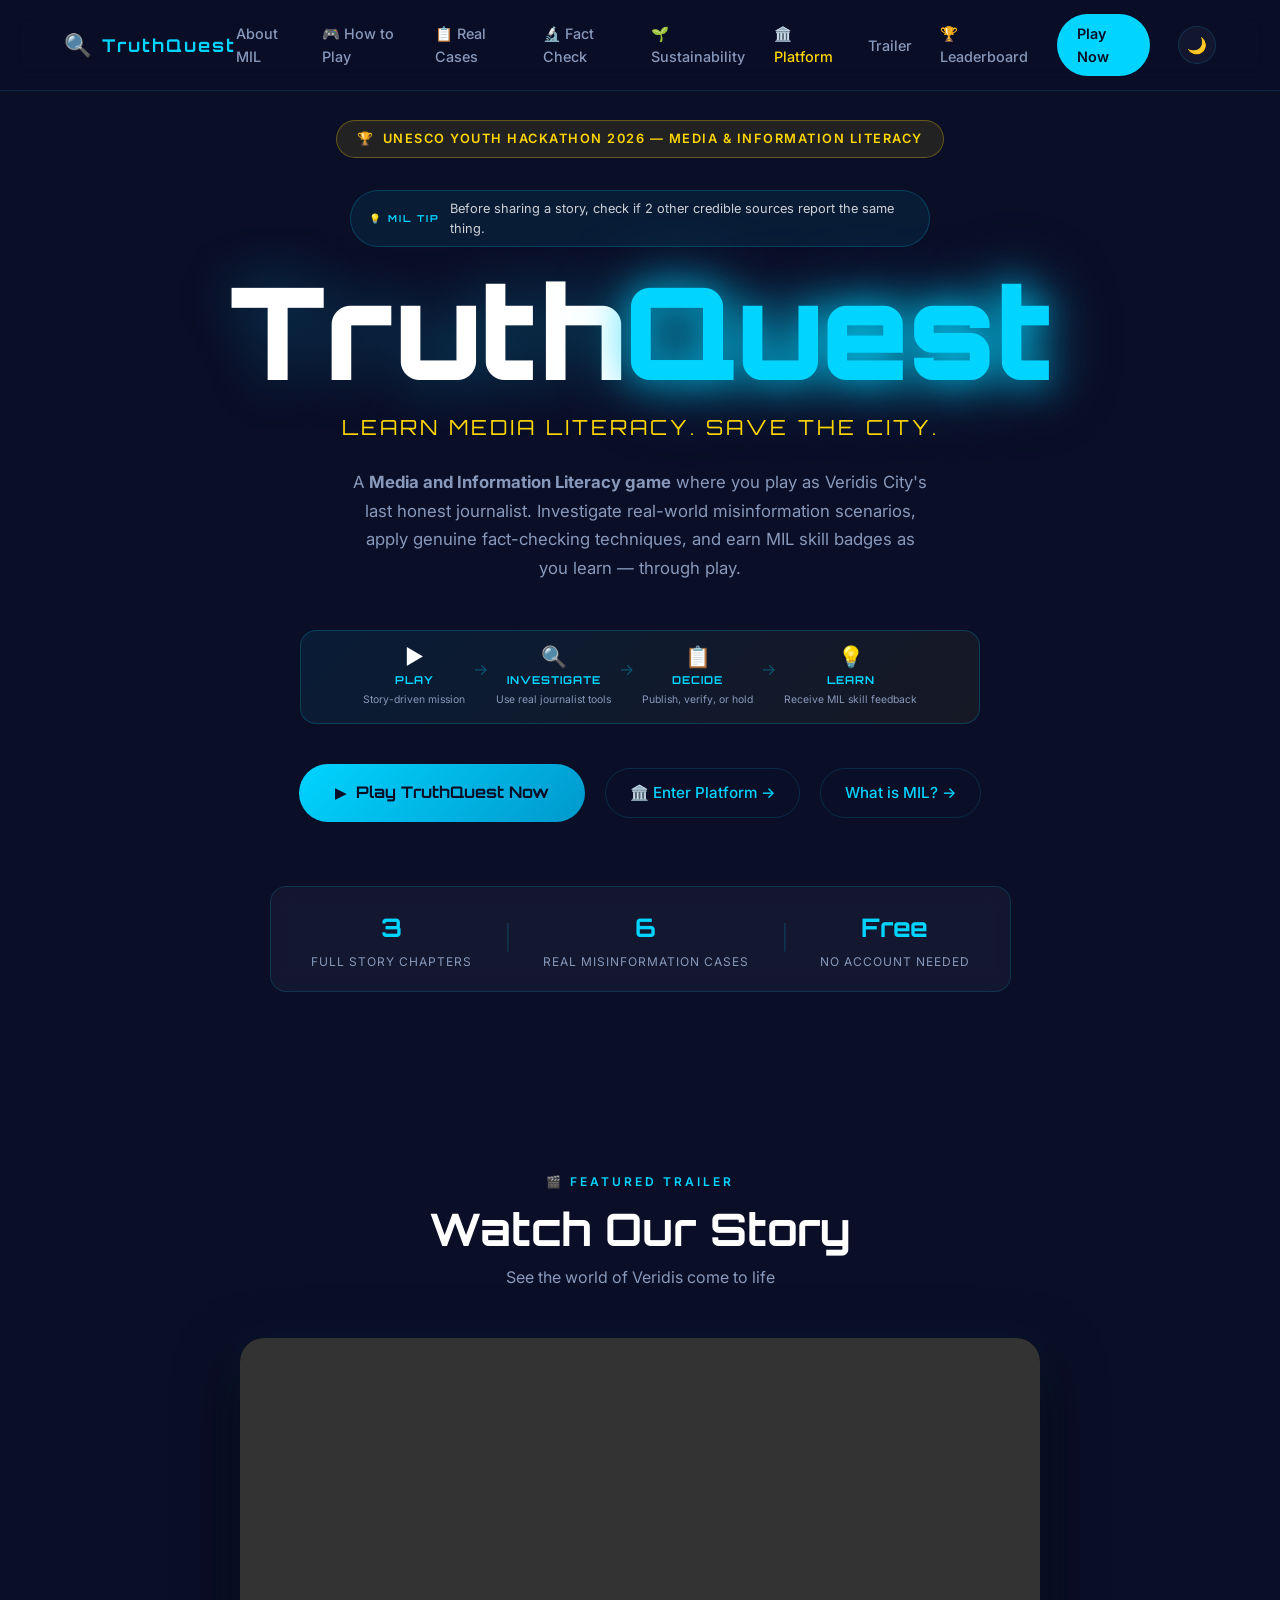
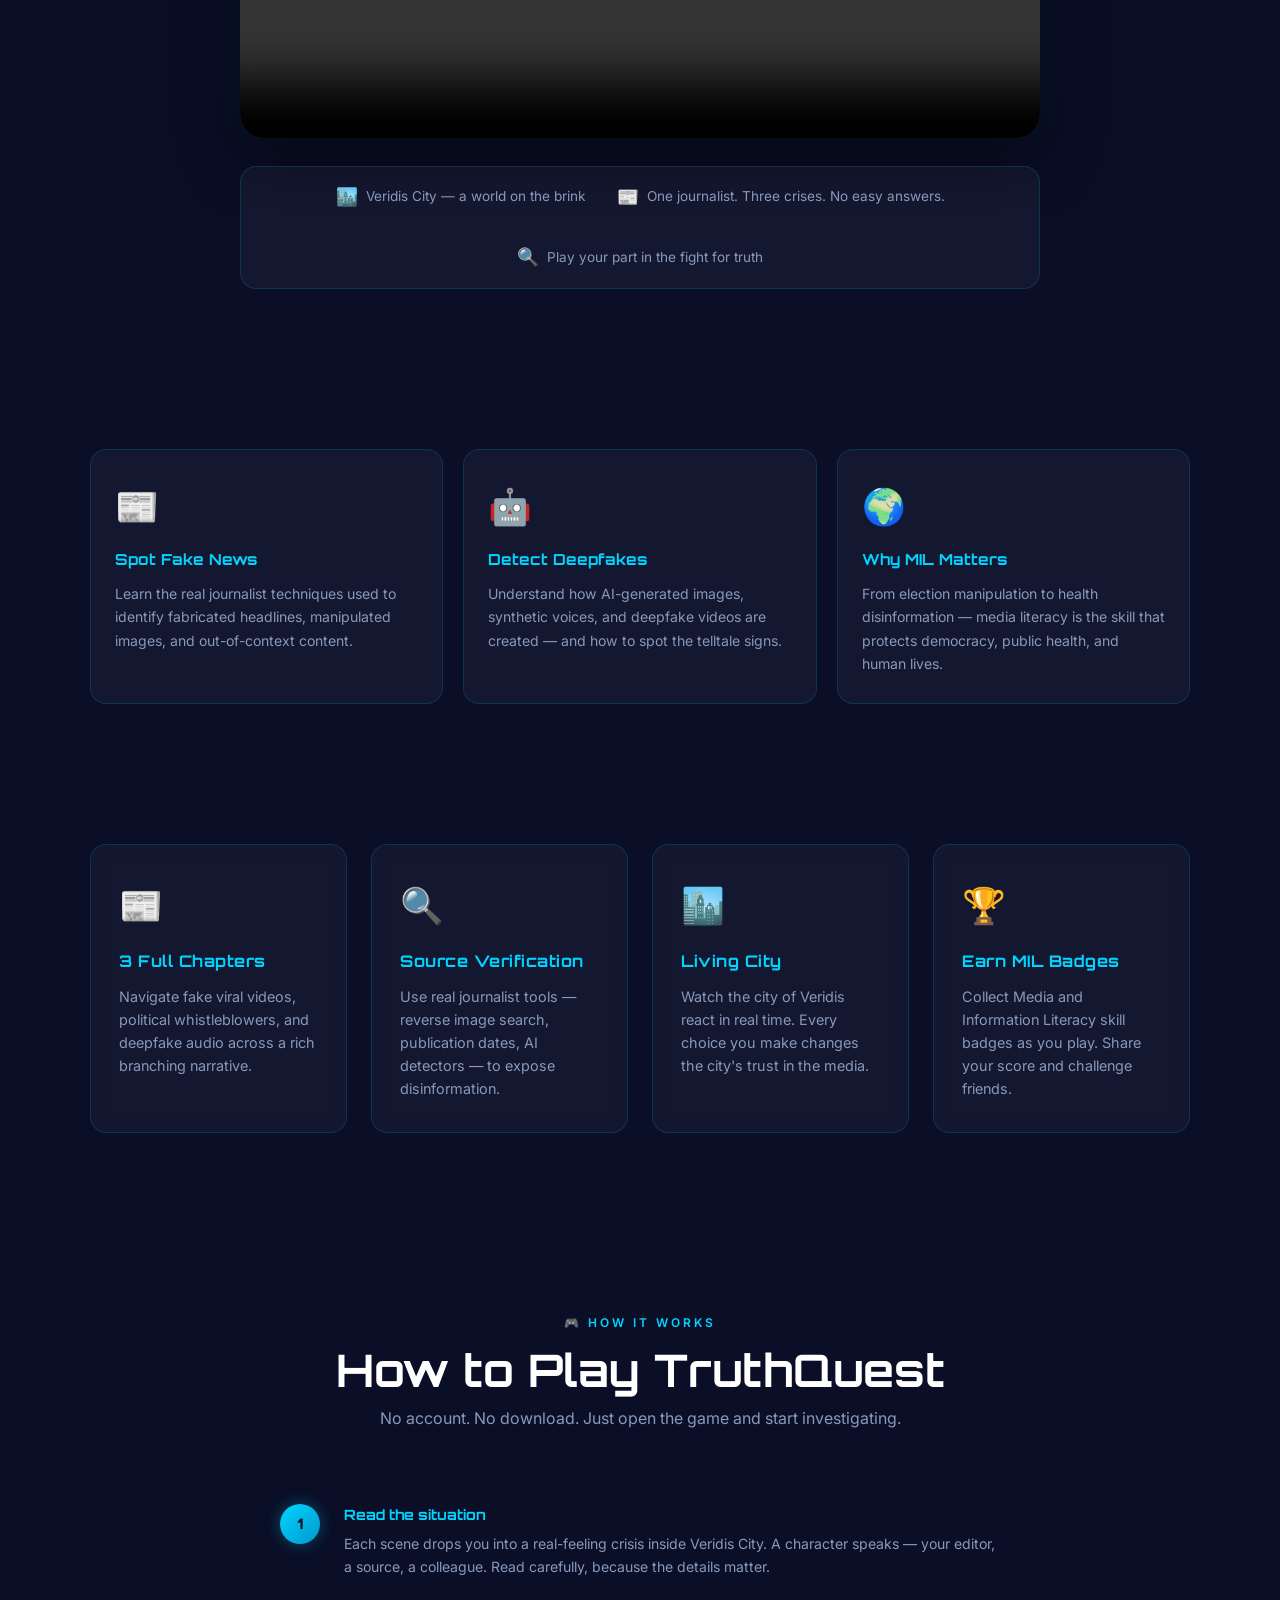
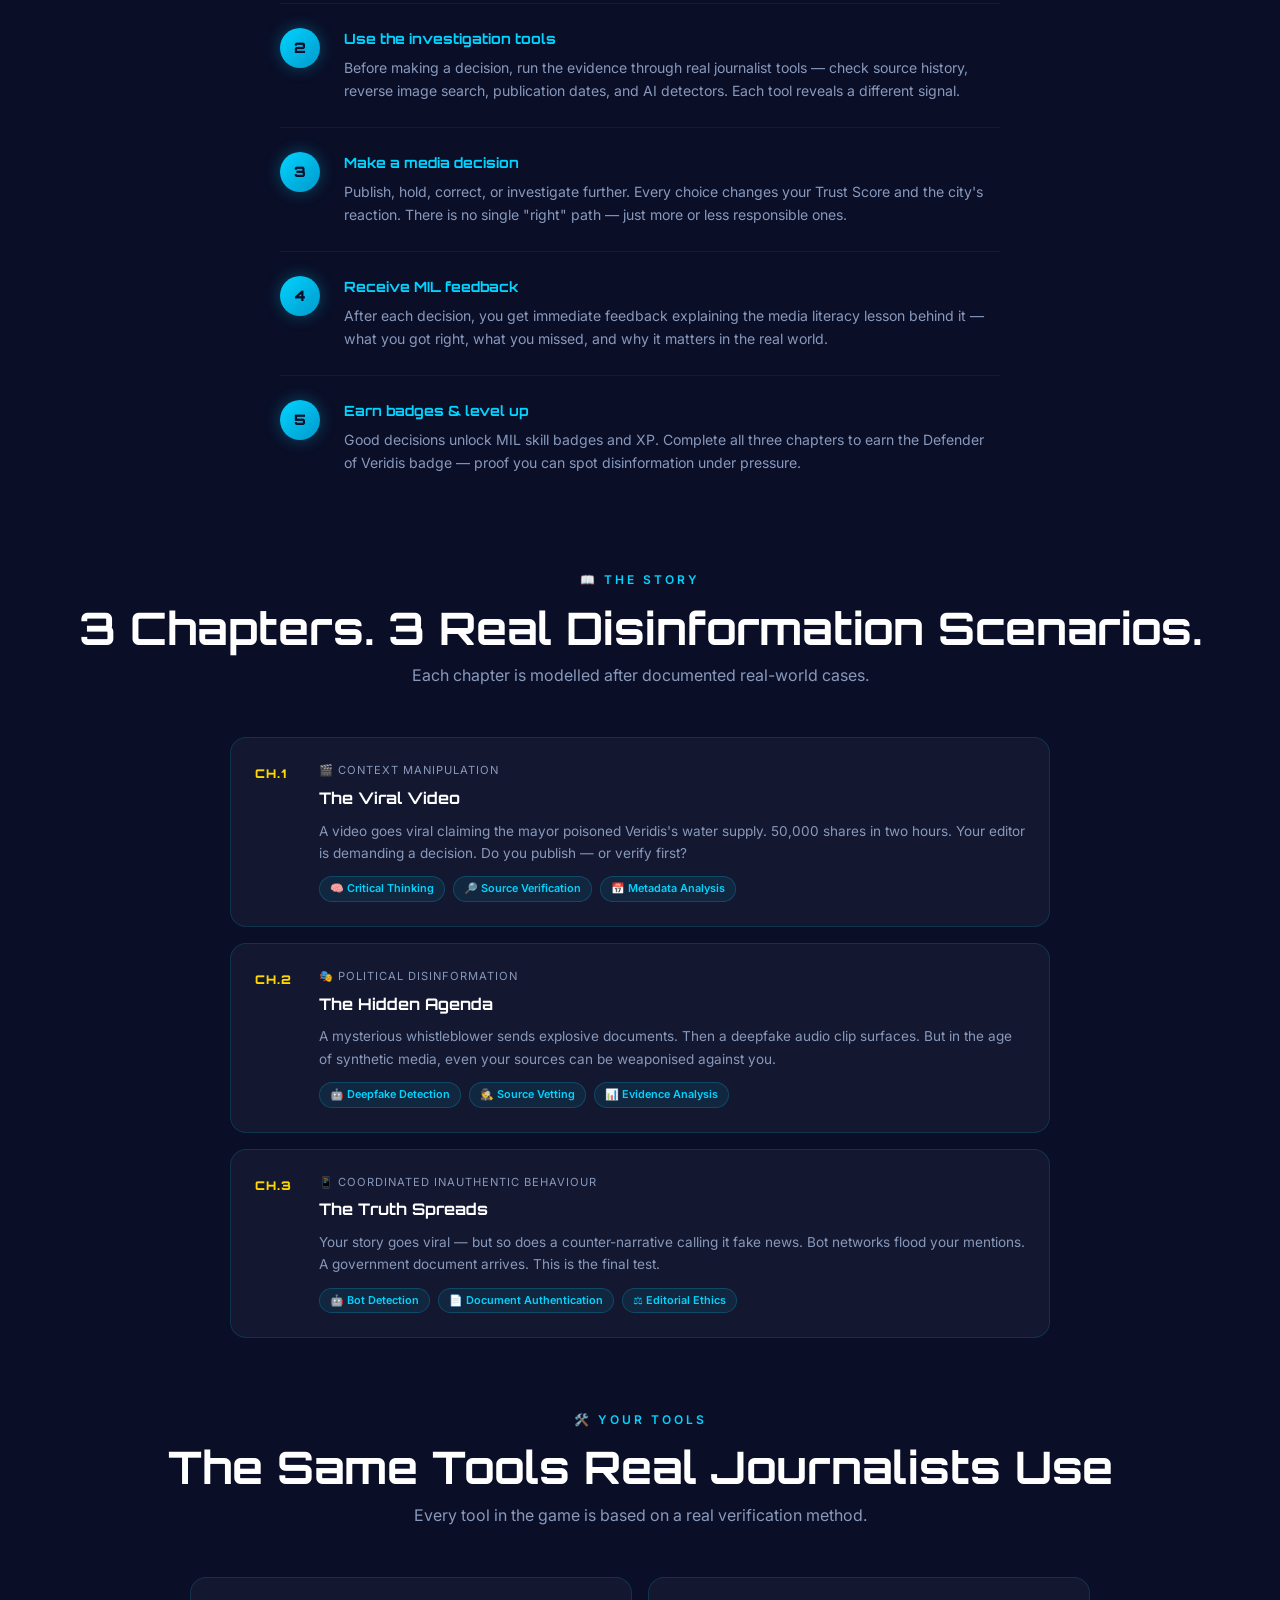
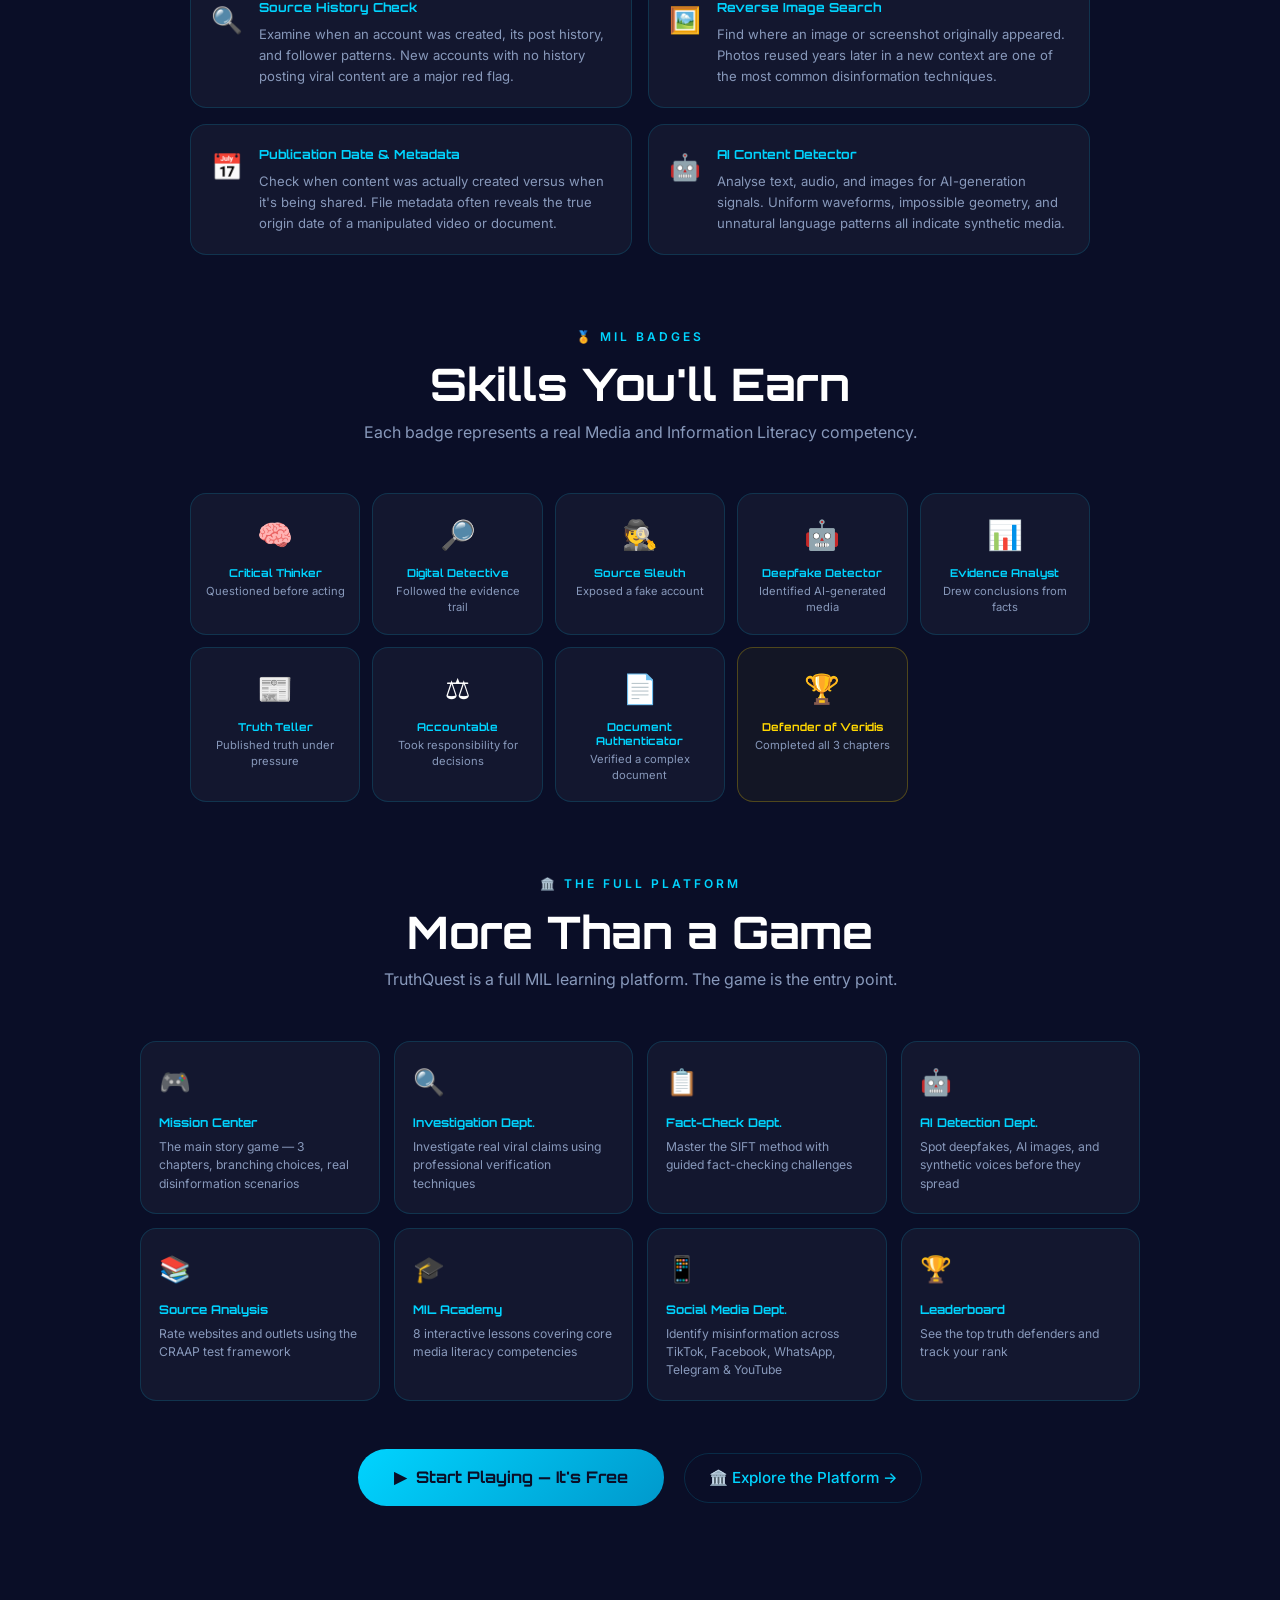
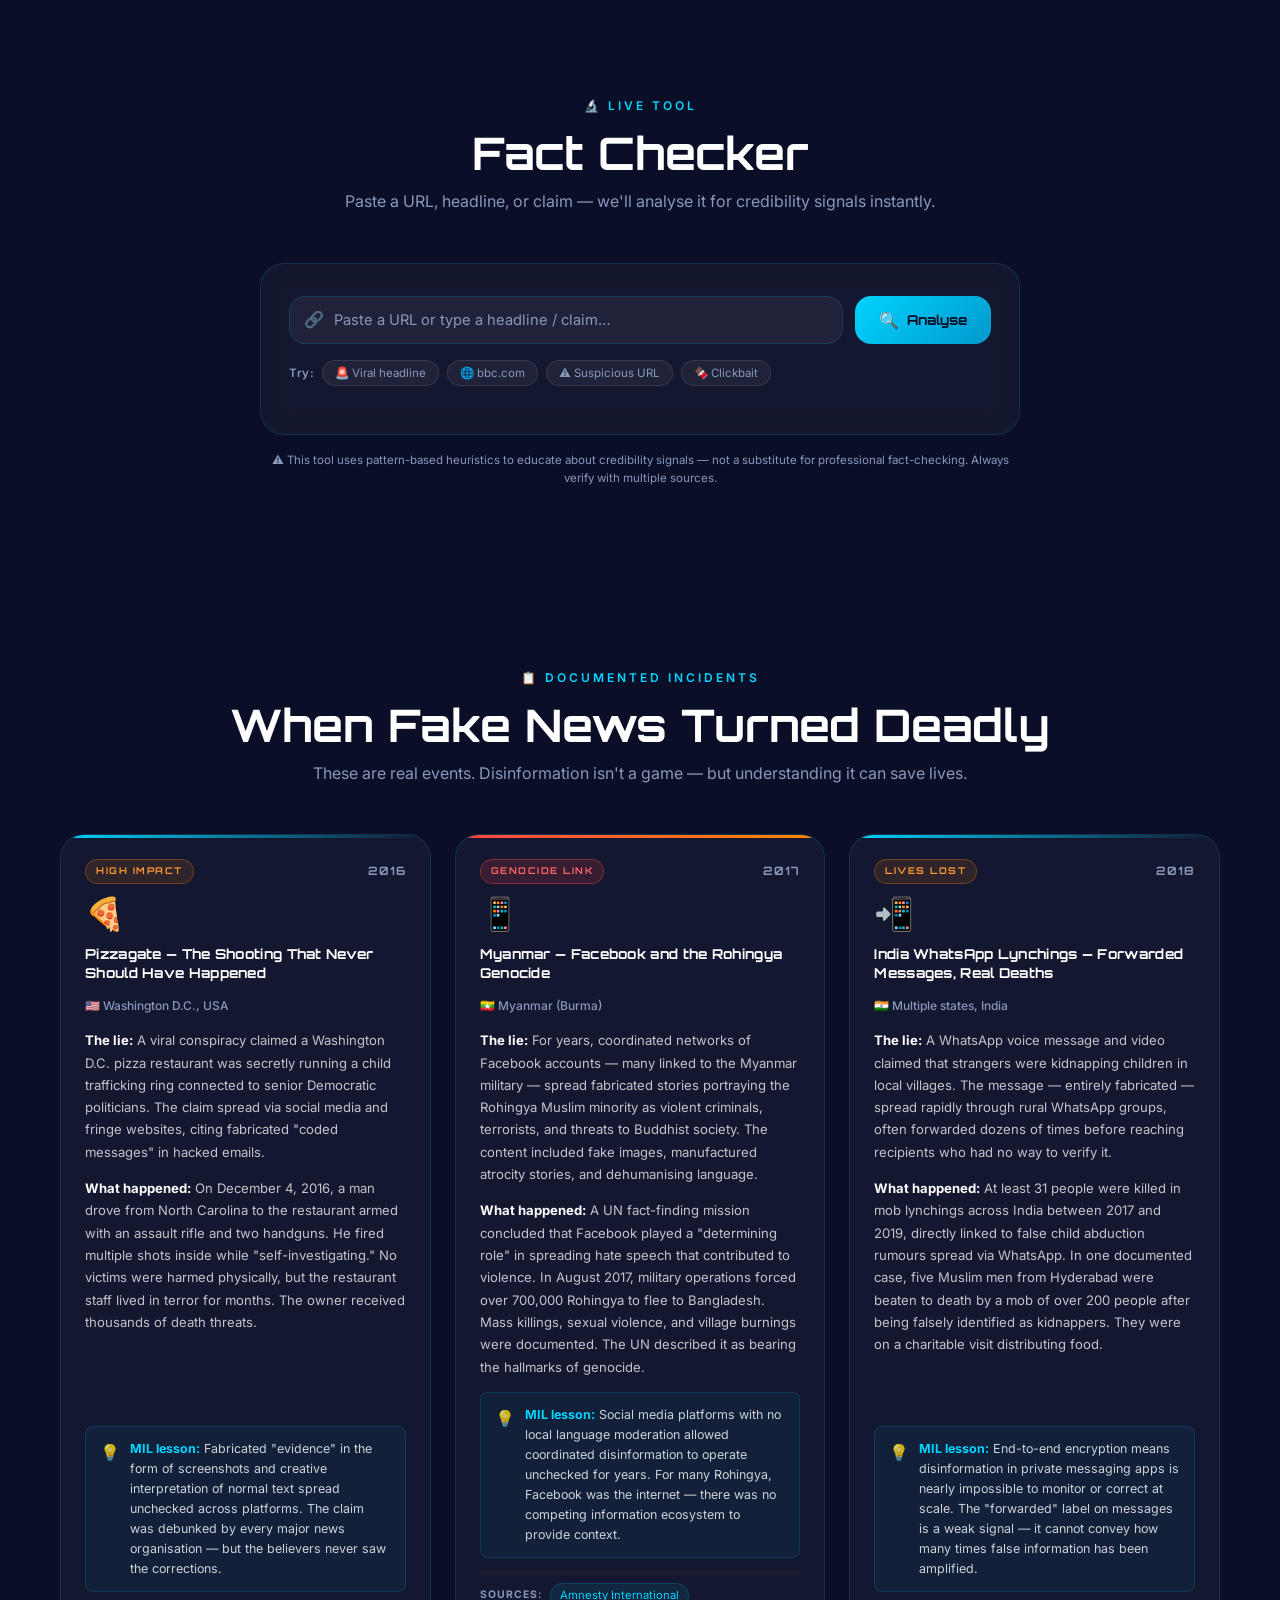
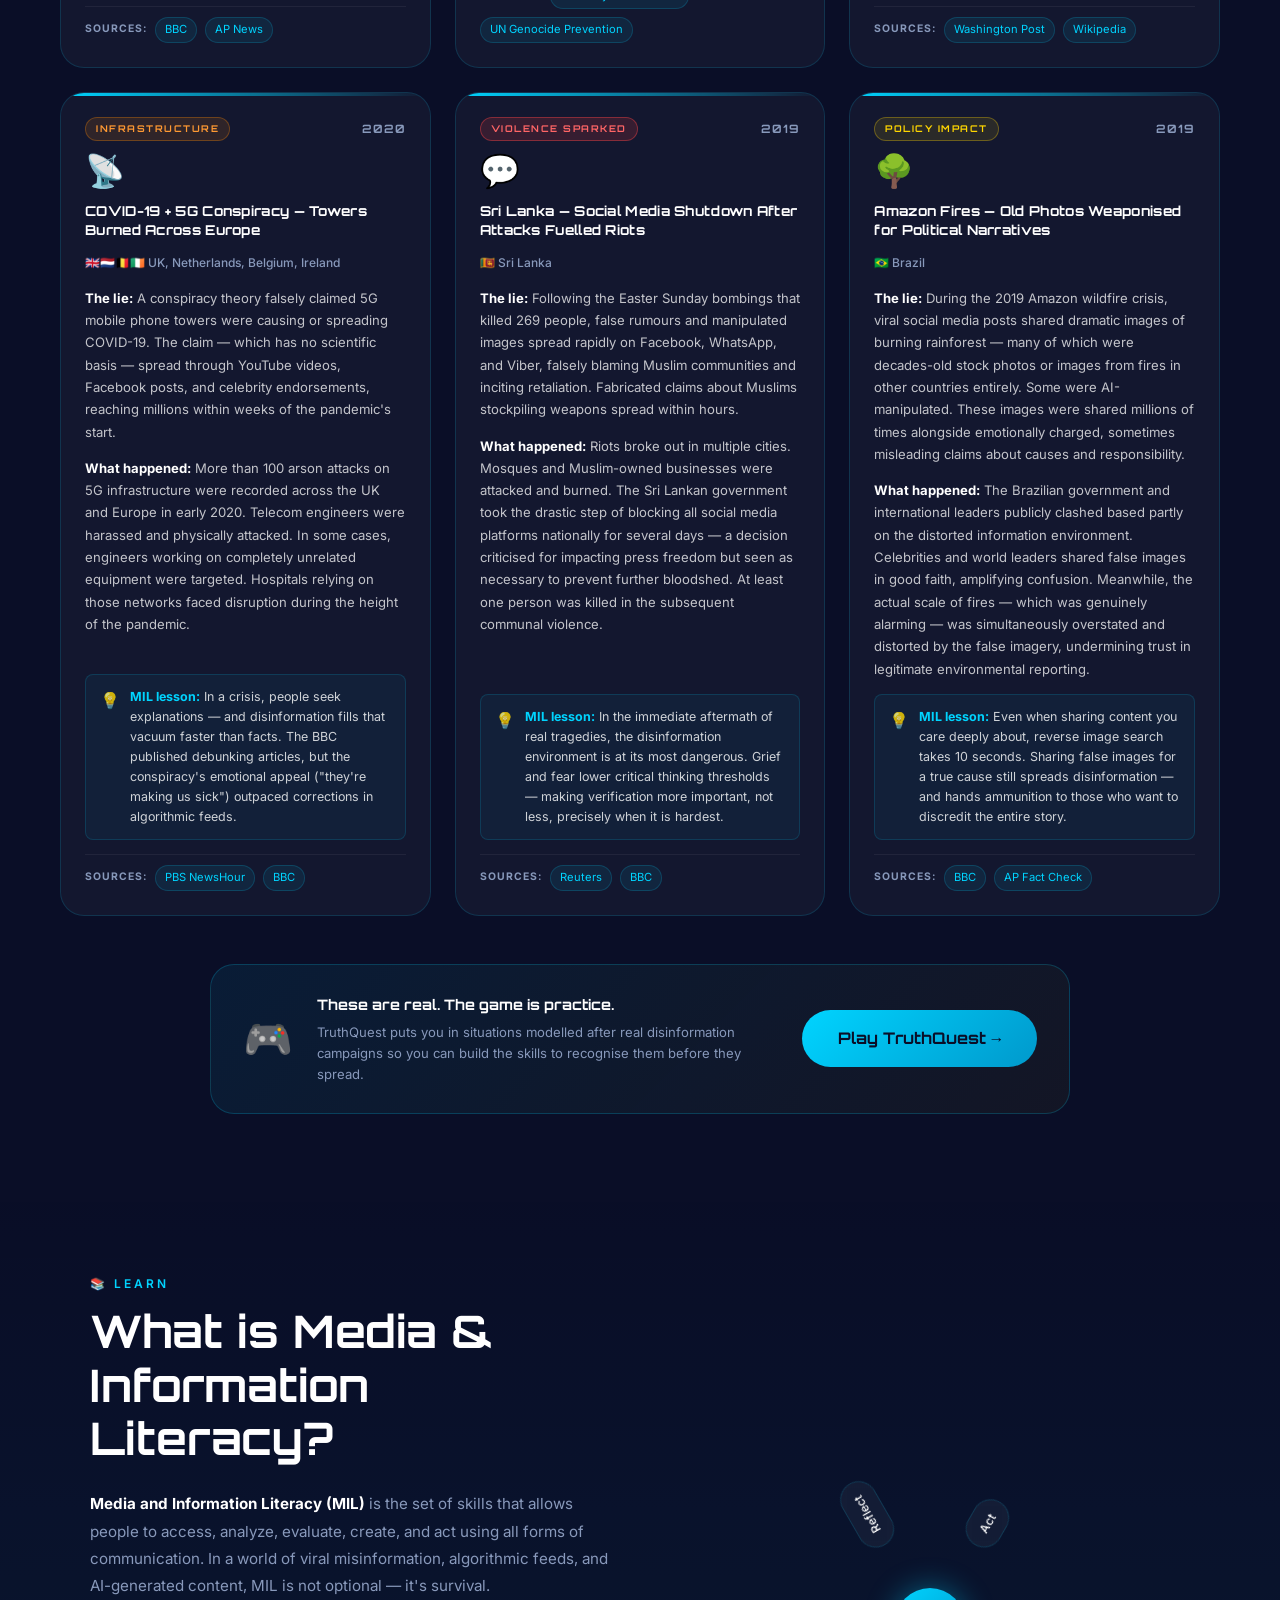
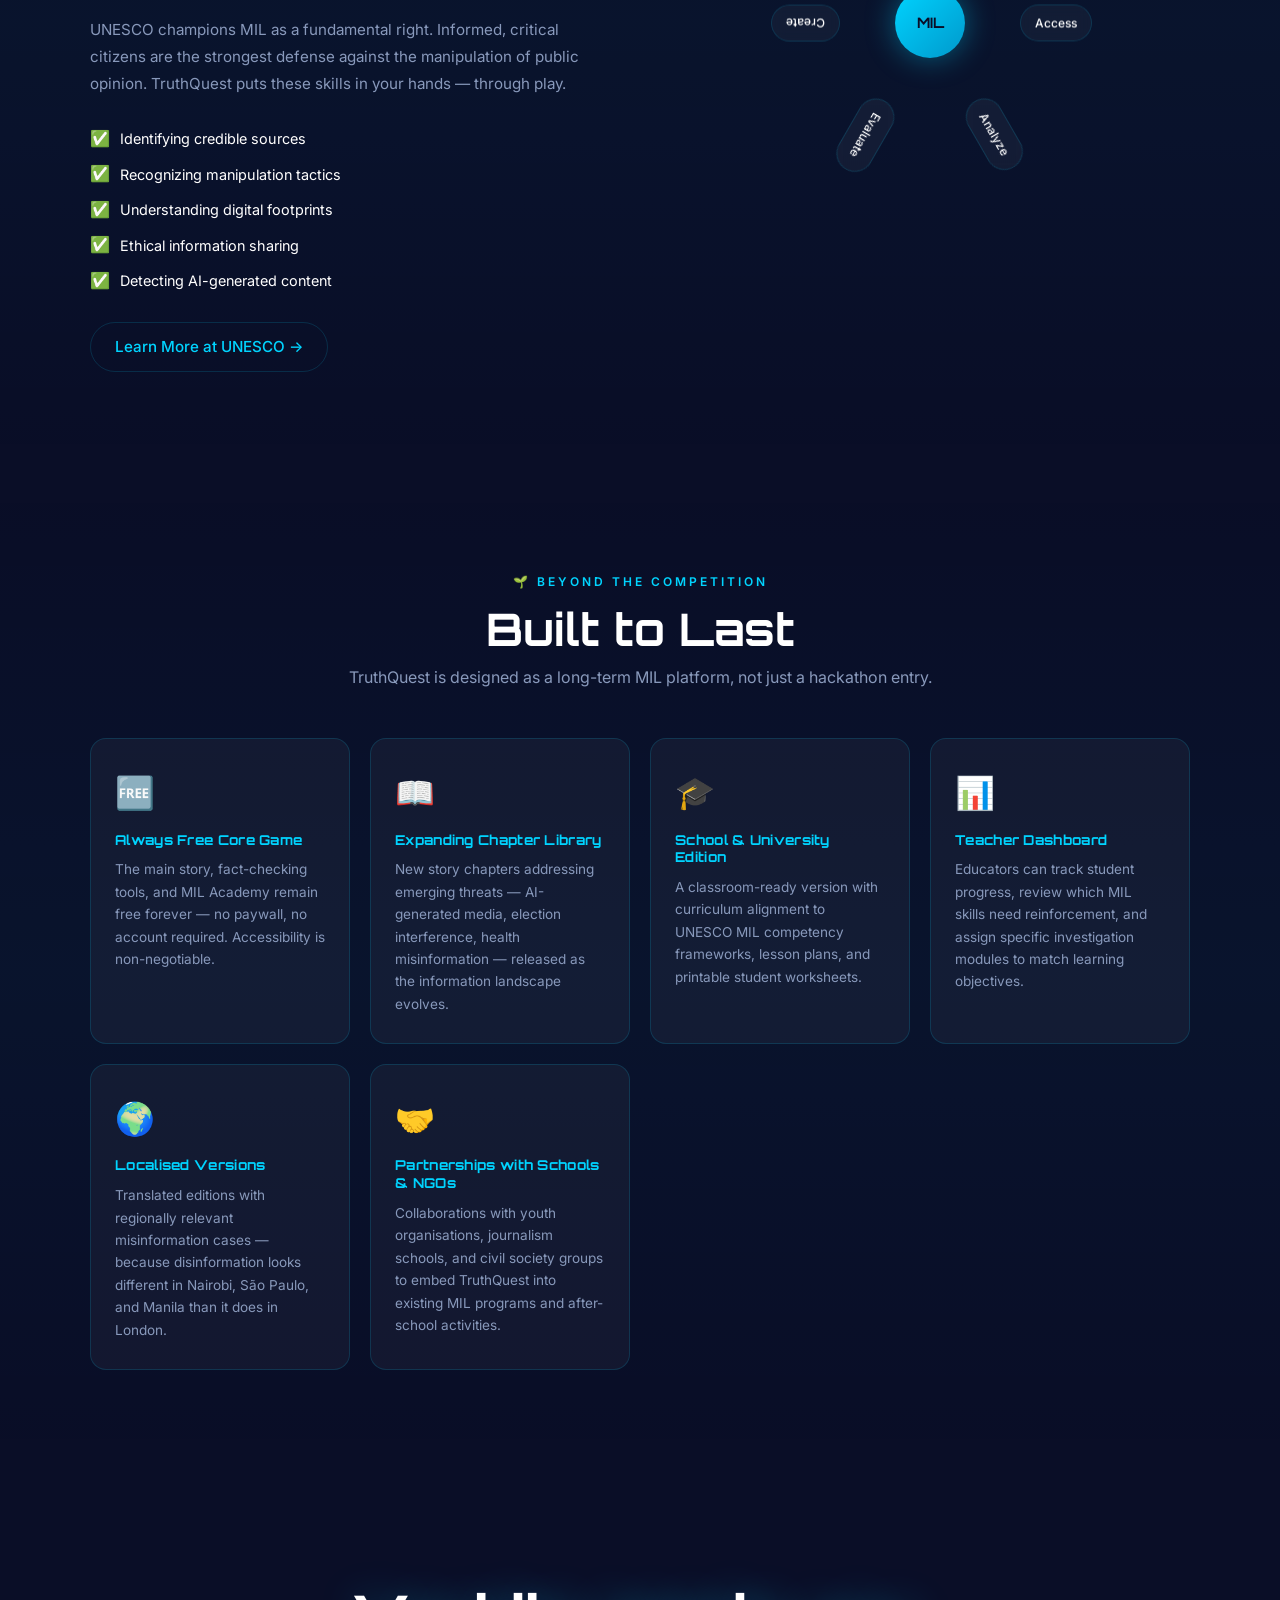
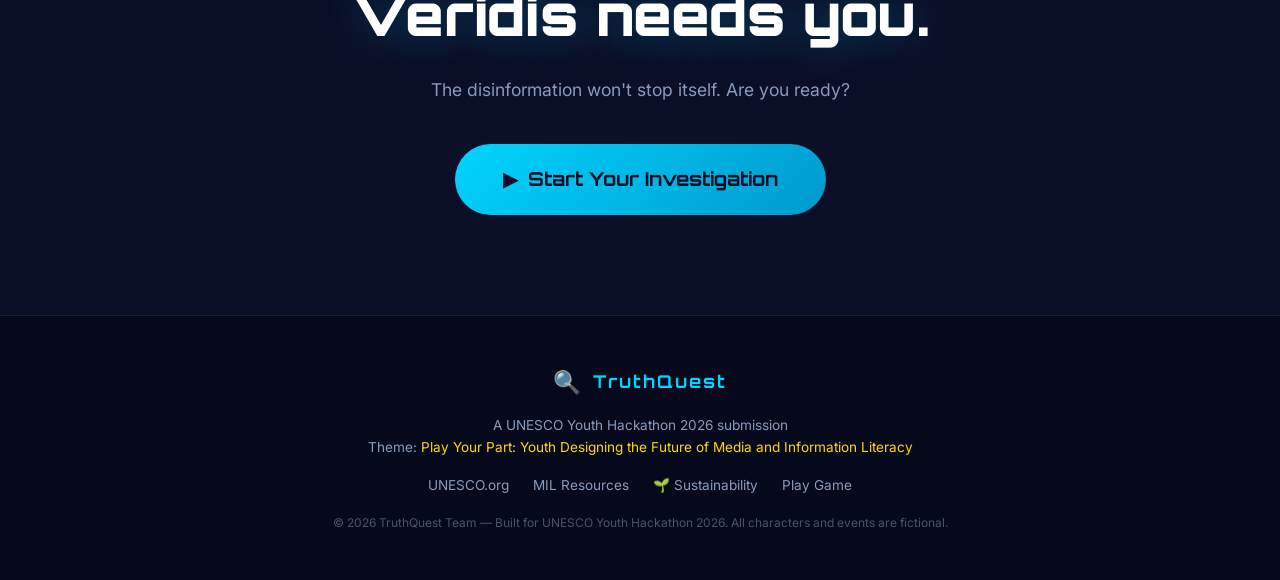
==== commit ddce8450: "Add full How to Play section — steps, chapters, tools, badges, platform overview" ====
--- a/index.html
+++ b/index.html
@@ -63,6 +63,7 @@
       </div>
       <nav class="header-nav" aria-label="Main navigation">
         <a href="#about">About MIL</a>
+        <a href="#how-to-play">🎮 How to Play</a>
         <a href="#real-cases">📋 Real Cases</a>
         <a href="#fact-checker">🔬 Fact Check</a>
         <a href="#sustainability">🌱 Sustainability</a>
@@ -261,6 +262,215 @@
           <h3>Earn MIL Badges</h3>
           <p>Collect Media and Information Literacy skill badges as you play. Share your score and challenge friends.</p>
         </div>
+      </div>
+    </section>
+
+    <!-- ═══════════════════════════════════════════
+         HOW TO PLAY SECTION
+    ════════════════════════════════════════════ -->
+    <section id="how-to-play" class="htp-section" aria-labelledby="htp-heading">
+      <div class="section-label">🎮 HOW IT WORKS</div>
+      <h2 id="htp-heading" class="section-title">How to Play TruthQuest</h2>
+      <p class="section-sub">No account. No download. Just open the game and start investigating.</p>
+
+      <!-- Step-by-step -->
+      <div class="htp-steps">
+        <div class="htp-step">
+          <div class="htp-step-num" aria-hidden="true">1</div>
+          <div class="htp-step-body">
+            <h3>Read the situation</h3>
+            <p>Each scene drops you into a real-feeling crisis inside Veridis City. A character speaks — your editor, a source, a colleague. Read carefully, because the details matter.</p>
+          </div>
+        </div>
+        <div class="htp-step">
+          <div class="htp-step-num" aria-hidden="true">2</div>
+          <div class="htp-step-body">
+            <h3>Use the investigation tools</h3>
+            <p>Before making a decision, run the evidence through real journalist tools — check source history, reverse image search, publication dates, and AI detectors. Each tool reveals a different signal.</p>
+          </div>
+        </div>
+        <div class="htp-step">
+          <div class="htp-step-num" aria-hidden="true">3</div>
+          <div class="htp-step-body">
+            <h3>Make a media decision</h3>
+            <p>Publish, hold, correct, or investigate further. Every choice changes your Trust Score and the city's reaction. There is no single "right" path — just more or less responsible ones.</p>
+          </div>
+        </div>
+        <div class="htp-step">
+          <div class="htp-step-num" aria-hidden="true">4</div>
+          <div class="htp-step-body">
+            <h3>Receive MIL feedback</h3>
+            <p>After each decision, you get immediate feedback explaining the media literacy lesson behind it — what you got right, what you missed, and why it matters in the real world.</p>
+          </div>
+        </div>
+        <div class="htp-step">
+          <div class="htp-step-num" aria-hidden="true">5</div>
+          <div class="htp-step-body">
+            <h3>Earn badges &amp; level up</h3>
+            <p>Good decisions unlock MIL skill badges and XP. Complete all three chapters to earn the Defender of Veridis badge — proof you can spot disinformation under pressure.</p>
+          </div>
+        </div>
+      </div>
+
+      <!-- The 3 Chapters -->
+      <div class="section-label" style="margin-top:72px">📖 THE STORY</div>
+      <h2 class="section-title" style="margin-bottom:8px">3 Chapters. 3 Real Disinformation Scenarios.</h2>
+      <p class="section-sub">Each chapter is modelled after documented real-world cases.</p>
+
+      <div class="htp-chapters">
+
+        <div class="htp-chapter">
+          <div class="htp-ch-num">CH.1</div>
+          <div class="htp-ch-body">
+            <div class="htp-ch-tag">🎬 Context Manipulation</div>
+            <h3 class="htp-ch-title">The Viral Video</h3>
+            <p class="htp-ch-desc">A video goes viral claiming the mayor poisoned Veridis's water supply. 50,000 shares in two hours. Your editor is demanding a decision. Do you publish — or verify first?</p>
+            <div class="htp-ch-skills">
+              <span class="htp-skill-tag">🧠 Critical Thinking</span>
+              <span class="htp-skill-tag">🔎 Source Verification</span>
+              <span class="htp-skill-tag">📅 Metadata Analysis</span>
+            </div>
+          </div>
+        </div>
+
+        <div class="htp-chapter">
+          <div class="htp-ch-num">CH.2</div>
+          <div class="htp-ch-body">
+            <div class="htp-ch-tag">🎭 Political Disinformation</div>
+            <h3 class="htp-ch-title">The Hidden Agenda</h3>
+            <p class="htp-ch-desc">A mysterious whistleblower sends explosive documents. Then a deepfake audio clip surfaces. But in the age of synthetic media, even your sources can be weaponised against you.</p>
+            <div class="htp-ch-skills">
+              <span class="htp-skill-tag">🤖 Deepfake Detection</span>
+              <span class="htp-skill-tag">🕵️ Source Vetting</span>
+              <span class="htp-skill-tag">📊 Evidence Analysis</span>
+            </div>
+          </div>
+        </div>
+
+        <div class="htp-chapter">
+          <div class="htp-ch-num">CH.3</div>
+          <div class="htp-ch-body">
+            <div class="htp-ch-tag">📱 Coordinated Inauthentic Behaviour</div>
+            <h3 class="htp-ch-title">The Truth Spreads</h3>
+            <p class="htp-ch-desc">Your story goes viral — but so does a counter-narrative calling it fake news. Bot networks flood your mentions. A government document arrives. This is the final test.</p>
+            <div class="htp-ch-skills">
+              <span class="htp-skill-tag">🤖 Bot Detection</span>
+              <span class="htp-skill-tag">📄 Document Authentication</span>
+              <span class="htp-skill-tag">⚖️ Editorial Ethics</span>
+            </div>
+          </div>
+        </div>
+
+      </div>
+
+      <!-- Investigation Tools -->
+      <div class="section-label" style="margin-top:72px">🛠️ YOUR TOOLS</div>
+      <h2 class="section-title" style="margin-bottom:8px">The Same Tools Real Journalists Use</h2>
+      <p class="section-sub">Every tool in the game is based on a real verification method.</p>
+
+      <div class="htp-tools-grid">
+        <div class="htp-tool">
+          <span class="htp-tool-icon" aria-hidden="true">🔍</span>
+          <div>
+            <strong>Source History Check</strong>
+            <p>Examine when an account was created, its post history, and follower patterns. New accounts with no history posting viral content are a major red flag.</p>
+          </div>
+        </div>
+        <div class="htp-tool">
+          <span class="htp-tool-icon" aria-hidden="true">🖼️</span>
+          <div>
+            <strong>Reverse Image Search</strong>
+            <p>Find where an image or screenshot originally appeared. Photos reused years later in a new context are one of the most common disinformation techniques.</p>
+          </div>
+        </div>
+        <div class="htp-tool">
+          <span class="htp-tool-icon" aria-hidden="true">📅</span>
+          <div>
+            <strong>Publication Date &amp; Metadata</strong>
+            <p>Check when content was actually created versus when it's being shared. File metadata often reveals the true origin date of a manipulated video or document.</p>
+          </div>
+        </div>
+        <div class="htp-tool">
+          <span class="htp-tool-icon" aria-hidden="true">🤖</span>
+          <div>
+            <strong>AI Content Detector</strong>
+            <p>Analyse text, audio, and images for AI-generation signals. Uniform waveforms, impossible geometry, and unnatural language patterns all indicate synthetic media.</p>
+          </div>
+        </div>
+      </div>
+
+      <!-- Badges -->
+      <div class="section-label" style="margin-top:72px">🏅 MIL BADGES</div>
+      <h2 class="section-title" style="margin-bottom:8px">Skills You'll Earn</h2>
+      <p class="section-sub">Each badge represents a real Media and Information Literacy competency.</p>
+
+      <div class="htp-badges-grid">
+        <div class="htp-badge"><span>🧠</span><strong>Critical Thinker</strong><p>Questioned before acting</p></div>
+        <div class="htp-badge"><span>🔎</span><strong>Digital Detective</strong><p>Followed the evidence trail</p></div>
+        <div class="htp-badge"><span>🕵️</span><strong>Source Sleuth</strong><p>Exposed a fake account</p></div>
+        <div class="htp-badge"><span>🤖</span><strong>Deepfake Detector</strong><p>Identified AI-generated media</p></div>
+        <div class="htp-badge"><span>📊</span><strong>Evidence Analyst</strong><p>Drew conclusions from facts</p></div>
+        <div class="htp-badge"><span>📰</span><strong>Truth Teller</strong><p>Published truth under pressure</p></div>
+        <div class="htp-badge"><span>⚖️</span><strong>Accountable</strong><p>Took responsibility for decisions</p></div>
+        <div class="htp-badge"><span>📄</span><strong>Document Authenticator</strong><p>Verified a complex document</p></div>
+        <div class="htp-badge htp-badge-gold"><span>🏆</span><strong>Defender of Veridis</strong><p>Completed all 3 chapters</p></div>
+      </div>
+
+      <!-- Platform overview -->
+      <div class="section-label" style="margin-top:72px">🏛️ THE FULL PLATFORM</div>
+      <h2 class="section-title" style="margin-bottom:8px">More Than a Game</h2>
+      <p class="section-sub">TruthQuest is a full MIL learning platform. The game is the entry point.</p>
+
+      <div class="htp-platform-grid">
+        <a href="game.html" class="htp-platform-card">
+          <span class="htp-platform-icon">🎮</span>
+          <strong>Mission Center</strong>
+          <p>The main story game — 3 chapters, branching choices, real disinformation scenarios</p>
+        </a>
+        <a href="investigation.html" class="htp-platform-card">
+          <span class="htp-platform-icon">🔍</span>
+          <strong>Investigation Dept.</strong>
+          <p>Investigate real viral claims using professional verification techniques</p>
+        </a>
+        <a href="factcheck.html" class="htp-platform-card">
+          <span class="htp-platform-icon">📋</span>
+          <strong>Fact-Check Dept.</strong>
+          <p>Master the SIFT method with guided fact-checking challenges</p>
+        </a>
+        <a href="aidetection.html" class="htp-platform-card">
+          <span class="htp-platform-icon">🤖</span>
+          <strong>AI Detection Dept.</strong>
+          <p>Spot deepfakes, AI images, and synthetic voices before they spread</p>
+        </a>
+        <a href="sourceanalysis.html" class="htp-platform-card">
+          <span class="htp-platform-icon">📚</span>
+          <strong>Source Analysis</strong>
+          <p>Rate websites and outlets using the CRAAP test framework</p>
+        </a>
+        <a href="academy.html" class="htp-platform-card">
+          <span class="htp-platform-icon">🎓</span>
+          <strong>MIL Academy</strong>
+          <p>8 interactive lessons covering core media literacy competencies</p>
+        </a>
+        <a href="social.html" class="htp-platform-card">
+          <span class="htp-platform-icon">📱</span>
+          <strong>Social Media Dept.</strong>
+          <p>Identify misinformation across TikTok, Facebook, WhatsApp, Telegram &amp; YouTube</p>
+        </a>
+        <a href="leaderboard.html" class="htp-platform-card">
+          <span class="htp-platform-icon">🏆</span>
+          <strong>Leaderboard</strong>
+          <p>See the top truth defenders and track your rank</p>
+        </a>
+      </div>
+
+      <div style="text-align:center;margin-top:48px">
+        <a href="game.html" class="btn-primary pulse-glow" role="button">
+          <span aria-hidden="true">▶</span> Start Playing — It's Free
+        </a>
+        <a href="hub.html" class="btn-secondary" style="margin-left:16px" role="button">
+          🏛️ Explore the Platform →
+        </a>
       </div>
     </section>
 
--- a/css/main.css
+++ b/css/main.css
@@ -2510,3 +2510,307 @@
 @media (max-width: 480px) {
   .mil-highlights-section { padding: 40px 16px; }
 }
+
+/* ══════════════════════════════════════════════════════════════════
+   HOW TO PLAY SECTION
+══════════════════════════════════════════════════════════════════ */
+
+.htp-section {
+  position: relative;
+  z-index: 1;
+  padding: 100px 24px;
+  text-align: center;
+}
+
+/* ── Steps ── */
+.htp-steps {
+  display: flex;
+  flex-direction: column;
+  gap: 0;
+  max-width: 720px;
+  margin: 48px auto 0;
+  text-align: left;
+  counter-reset: htp;
+}
+
+.htp-step {
+  display: flex;
+  gap: 24px;
+  align-items: flex-start;
+  padding: 24px 0;
+  border-bottom: 1px solid rgba(255,255,255,0.05);
+}
+
+.htp-step:last-child { border-bottom: none; }
+
+.htp-step-num {
+  width: 40px;
+  height: 40px;
+  border-radius: 50%;
+  background: linear-gradient(135deg, var(--blue), var(--blue-dim));
+  color: var(--navy);
+  font-family: 'Orbitron', monospace;
+  font-weight: 900;
+  font-size: 0.9rem;
+  display: flex;
+  align-items: center;
+  justify-content: center;
+  flex-shrink: 0;
+  box-shadow: 0 0 16px rgba(0,212,255,0.3);
+}
+
+.htp-step-body h3 {
+  font-family: 'Orbitron', monospace;
+  font-size: 0.88rem;
+  font-weight: 700;
+  color: var(--blue);
+  margin-bottom: 6px;
+}
+
+.htp-step-body p {
+  font-size: 0.88rem;
+  color: var(--text-muted);
+  line-height: 1.65;
+}
+
+/* ── Chapters ── */
+.htp-chapters {
+  display: flex;
+  flex-direction: column;
+  gap: 16px;
+  max-width: 820px;
+  margin: 40px auto 0;
+  text-align: left;
+}
+
+.htp-chapter {
+  display: flex;
+  gap: 24px;
+  background: var(--glass-bg);
+  border: 1px solid var(--glass-border);
+  border-radius: var(--radius-md);
+  padding: 24px;
+  transition: border-color var(--transition), transform var(--transition);
+}
+
+.htp-chapter:hover {
+  border-color: rgba(0,212,255,0.35);
+  transform: translateX(4px);
+}
+
+.htp-ch-num {
+  font-family: 'Orbitron', monospace;
+  font-size: 0.75rem;
+  font-weight: 900;
+  color: var(--gold);
+  letter-spacing: 1px;
+  white-space: nowrap;
+  padding-top: 2px;
+  min-width: 40px;
+}
+
+.htp-ch-tag {
+  font-size: 0.7rem;
+  color: var(--text-muted);
+  letter-spacing: 1px;
+  text-transform: uppercase;
+  margin-bottom: 6px;
+}
+
+.htp-ch-title {
+  font-family: 'Orbitron', monospace;
+  font-size: 1rem;
+  font-weight: 700;
+  color: var(--white);
+  margin-bottom: 8px;
+}
+
+.htp-ch-desc {
+  font-size: 0.85rem;
+  color: var(--text-muted);
+  line-height: 1.65;
+  margin-bottom: 12px;
+}
+
+.htp-ch-skills {
+  display: flex;
+  gap: 8px;
+  flex-wrap: wrap;
+}
+
+.htp-skill-tag {
+  font-size: 0.68rem;
+  font-weight: 600;
+  padding: 3px 10px;
+  border-radius: 100px;
+  background: rgba(0,212,255,0.08);
+  border: 1px solid rgba(0,212,255,0.2);
+  color: var(--blue);
+}
+
+/* ── Tools ── */
+.htp-tools-grid {
+  display: grid;
+  grid-template-columns: repeat(auto-fit, minmax(300px, 1fr));
+  gap: 16px;
+  max-width: 900px;
+  margin: 40px auto 0;
+  text-align: left;
+}
+
+.htp-tool {
+  display: flex;
+  gap: 16px;
+  background: var(--glass-bg);
+  border: 1px solid var(--glass-border);
+  border-radius: var(--radius-md);
+  padding: 20px;
+  align-items: flex-start;
+}
+
+.htp-tool-icon {
+  font-size: 1.6rem;
+  flex-shrink: 0;
+  margin-top: 2px;
+}
+
+.htp-tool strong {
+  display: block;
+  font-family: 'Orbitron', monospace;
+  font-size: 0.78rem;
+  font-weight: 700;
+  color: var(--blue);
+  margin-bottom: 6px;
+}
+
+.htp-tool p {
+  font-size: 0.82rem;
+  color: var(--text-muted);
+  line-height: 1.6;
+}
+
+/* ── Badges ── */
+.htp-badges-grid {
+  display: grid;
+  grid-template-columns: repeat(auto-fill, minmax(160px, 1fr));
+  gap: 12px;
+  max-width: 900px;
+  margin: 40px auto 0;
+}
+
+.htp-badge {
+  background: var(--glass-bg);
+  border: 1px solid var(--glass-border);
+  border-radius: var(--radius-md);
+  padding: 18px 14px;
+  text-align: center;
+  transition: border-color var(--transition), transform var(--transition);
+}
+
+.htp-badge:hover {
+  border-color: rgba(0,212,255,0.35);
+  transform: translateY(-3px);
+}
+
+.htp-badge span {
+  font-size: 1.8rem;
+  display: block;
+  margin-bottom: 8px;
+}
+
+.htp-badge strong {
+  display: block;
+  font-family: 'Orbitron', monospace;
+  font-size: 0.68rem;
+  font-weight: 700;
+  color: var(--blue);
+  margin-bottom: 4px;
+  line-height: 1.3;
+}
+
+.htp-badge p {
+  font-size: 0.7rem;
+  color: var(--text-muted);
+  line-height: 1.4;
+}
+
+.htp-badge-gold {
+  border-color: rgba(255,215,0,0.25);
+  background: rgba(255,215,0,0.04);
+}
+
+.htp-badge-gold strong { color: var(--gold); }
+
+/* ── Platform grid ── */
+.htp-platform-grid {
+  display: grid;
+  grid-template-columns: repeat(auto-fill, minmax(220px, 1fr));
+  gap: 14px;
+  max-width: 1000px;
+  margin: 40px auto 0;
+  text-align: left;
+}
+
+.htp-platform-card {
+  background: var(--glass-bg);
+  border: 1px solid var(--glass-border);
+  border-radius: var(--radius-md);
+  padding: 20px 18px;
+  text-decoration: none;
+  color: inherit;
+  display: flex;
+  flex-direction: column;
+  gap: 6px;
+  transition: border-color var(--transition), transform var(--transition), box-shadow var(--transition);
+}
+
+.htp-platform-card:hover {
+  border-color: rgba(0,212,255,0.4);
+  transform: translateY(-4px);
+  box-shadow: 0 12px 32px rgba(0,0,0,0.25);
+}
+
+.htp-platform-icon {
+  font-size: 1.6rem;
+  display: block;
+  margin-bottom: 4px;
+}
+
+.htp-platform-card strong {
+  font-family: 'Orbitron', monospace;
+  font-size: 0.75rem;
+  font-weight: 700;
+  color: var(--blue);
+}
+
+.htp-platform-card p {
+  font-size: 0.76rem;
+  color: var(--text-muted);
+  line-height: 1.5;
+}
+
+/* ── Light theme ── */
+[data-theme="light"] .htp-step { border-bottom-color: rgba(0,0,0,0.06); }
+[data-theme="light"] .htp-chapter,
+[data-theme="light"] .htp-tool,
+[data-theme="light"] .htp-badge,
+[data-theme="light"] .htp-platform-card {
+  background: #fff;
+  border-color: rgba(0,102,204,0.1);
+  box-shadow: 0 2px 8px rgba(0,0,0,0.05);
+}
+
+/* ── Responsive ── */
+@media (max-width: 600px) {
+  .htp-section { padding: 60px 16px; }
+  .htp-chapter { flex-direction: column; gap: 8px; }
+  .htp-ch-num { font-size: 0.65rem; }
+  .htp-tools-grid { grid-template-columns: 1fr; }
+  .htp-badges-grid { grid-template-columns: repeat(3, 1fr); }
+  .htp-platform-grid { grid-template-columns: 1fr 1fr; }
+}
+
+@media (max-width: 400px) {
+  .htp-badges-grid { grid-template-columns: repeat(2, 1fr); }
+  .htp-platform-grid { grid-template-columns: 1fr; }
+}
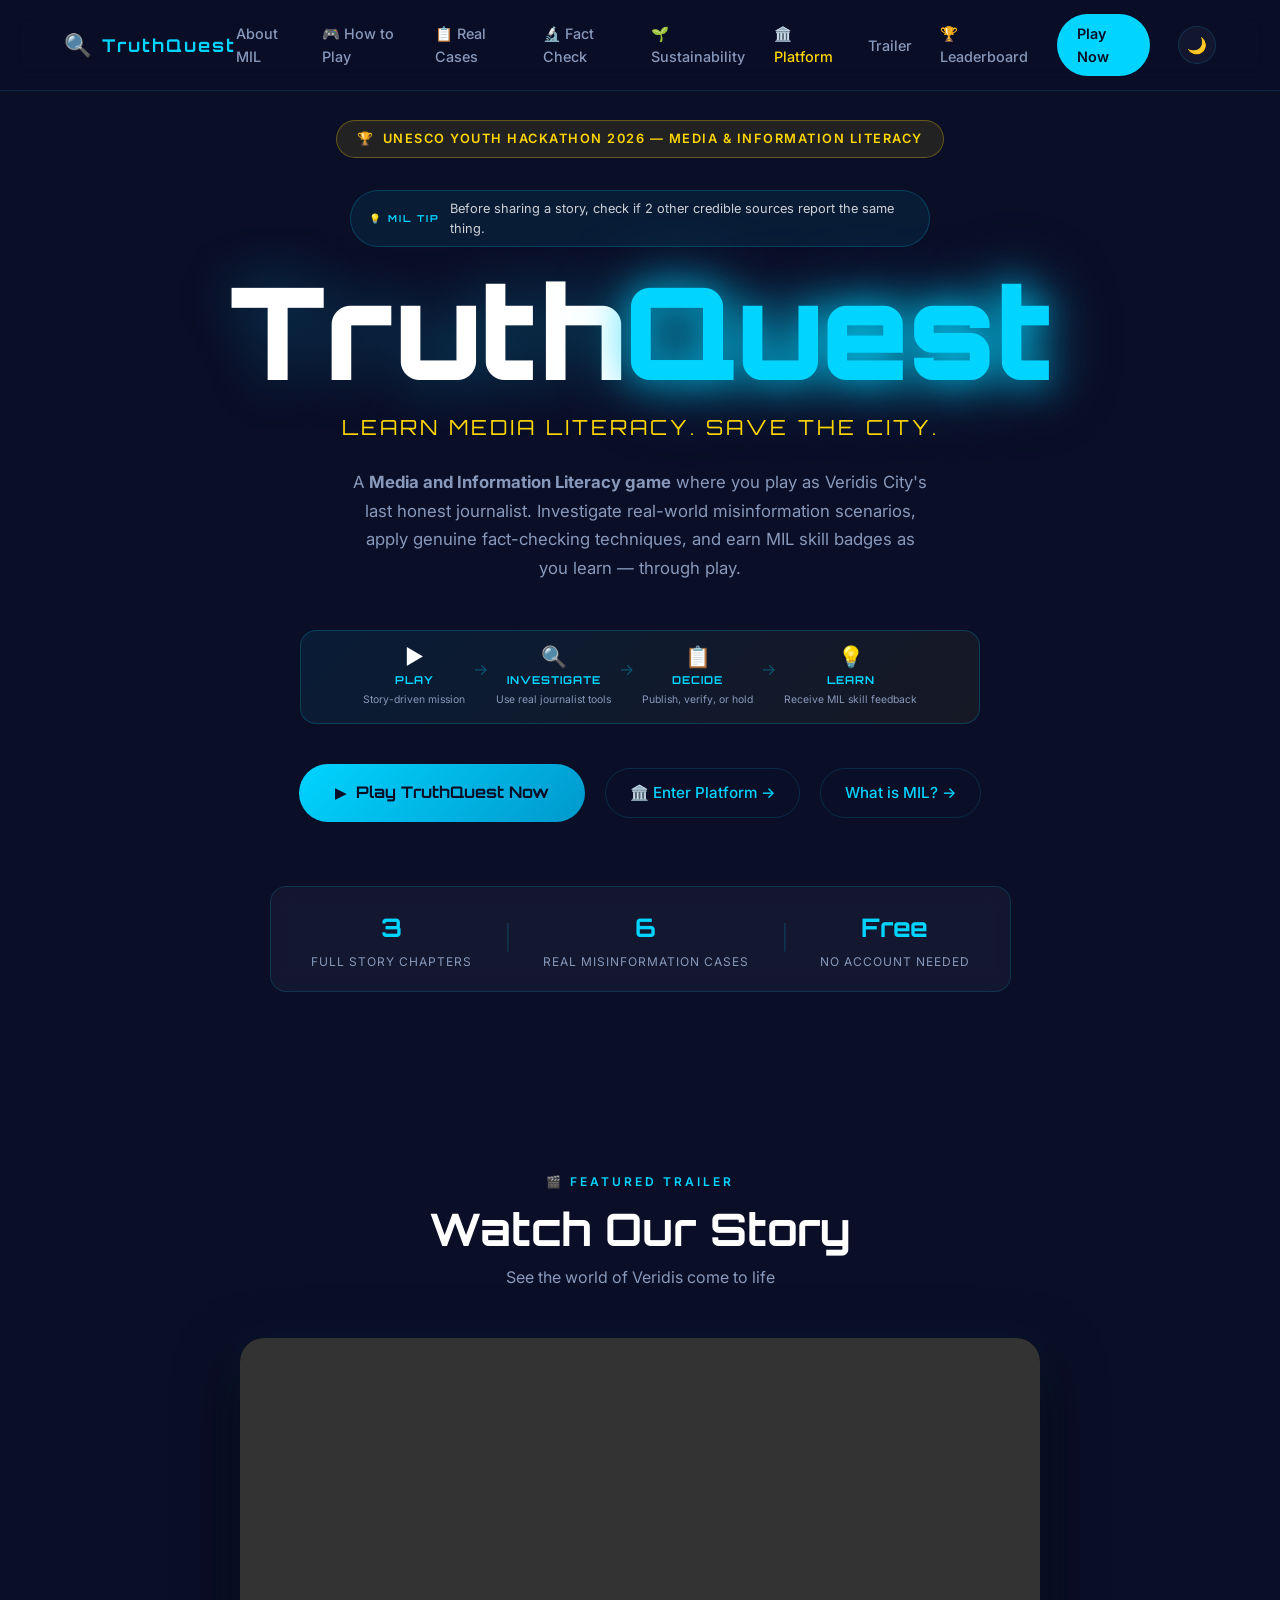
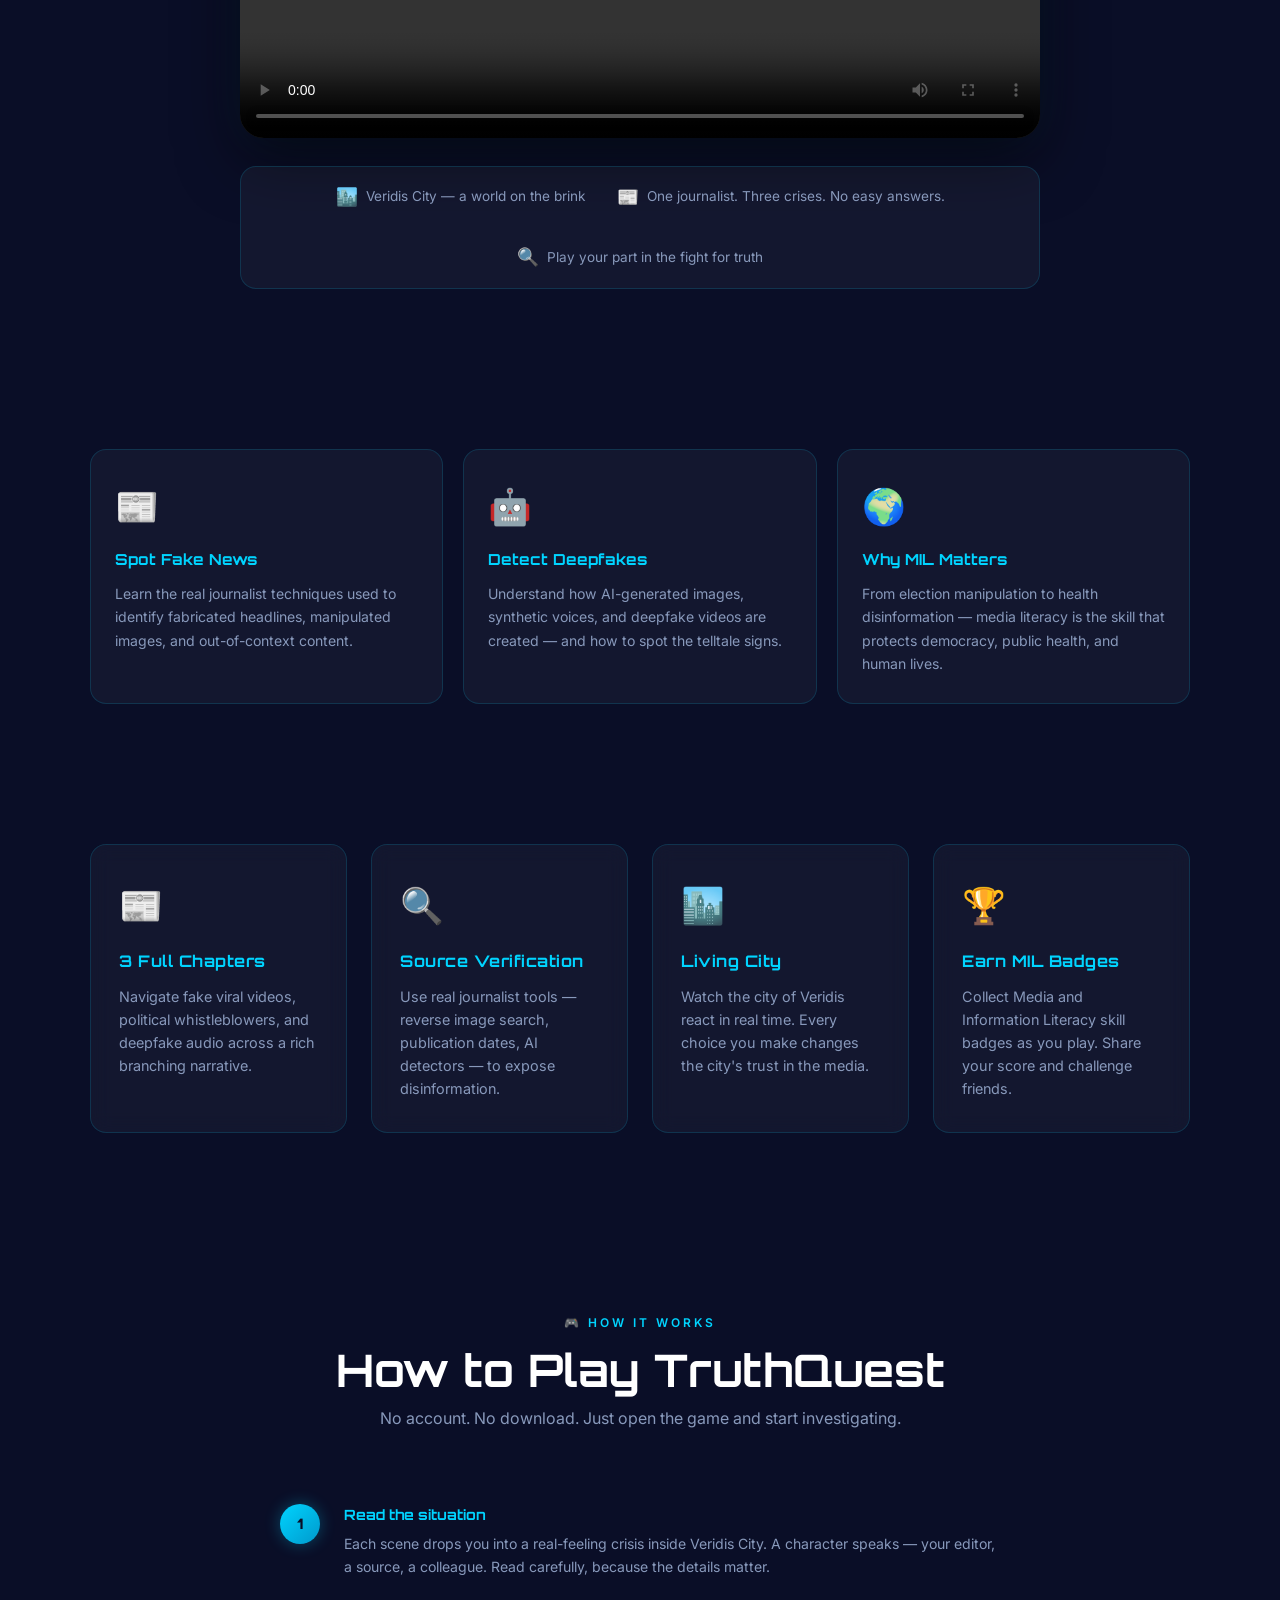
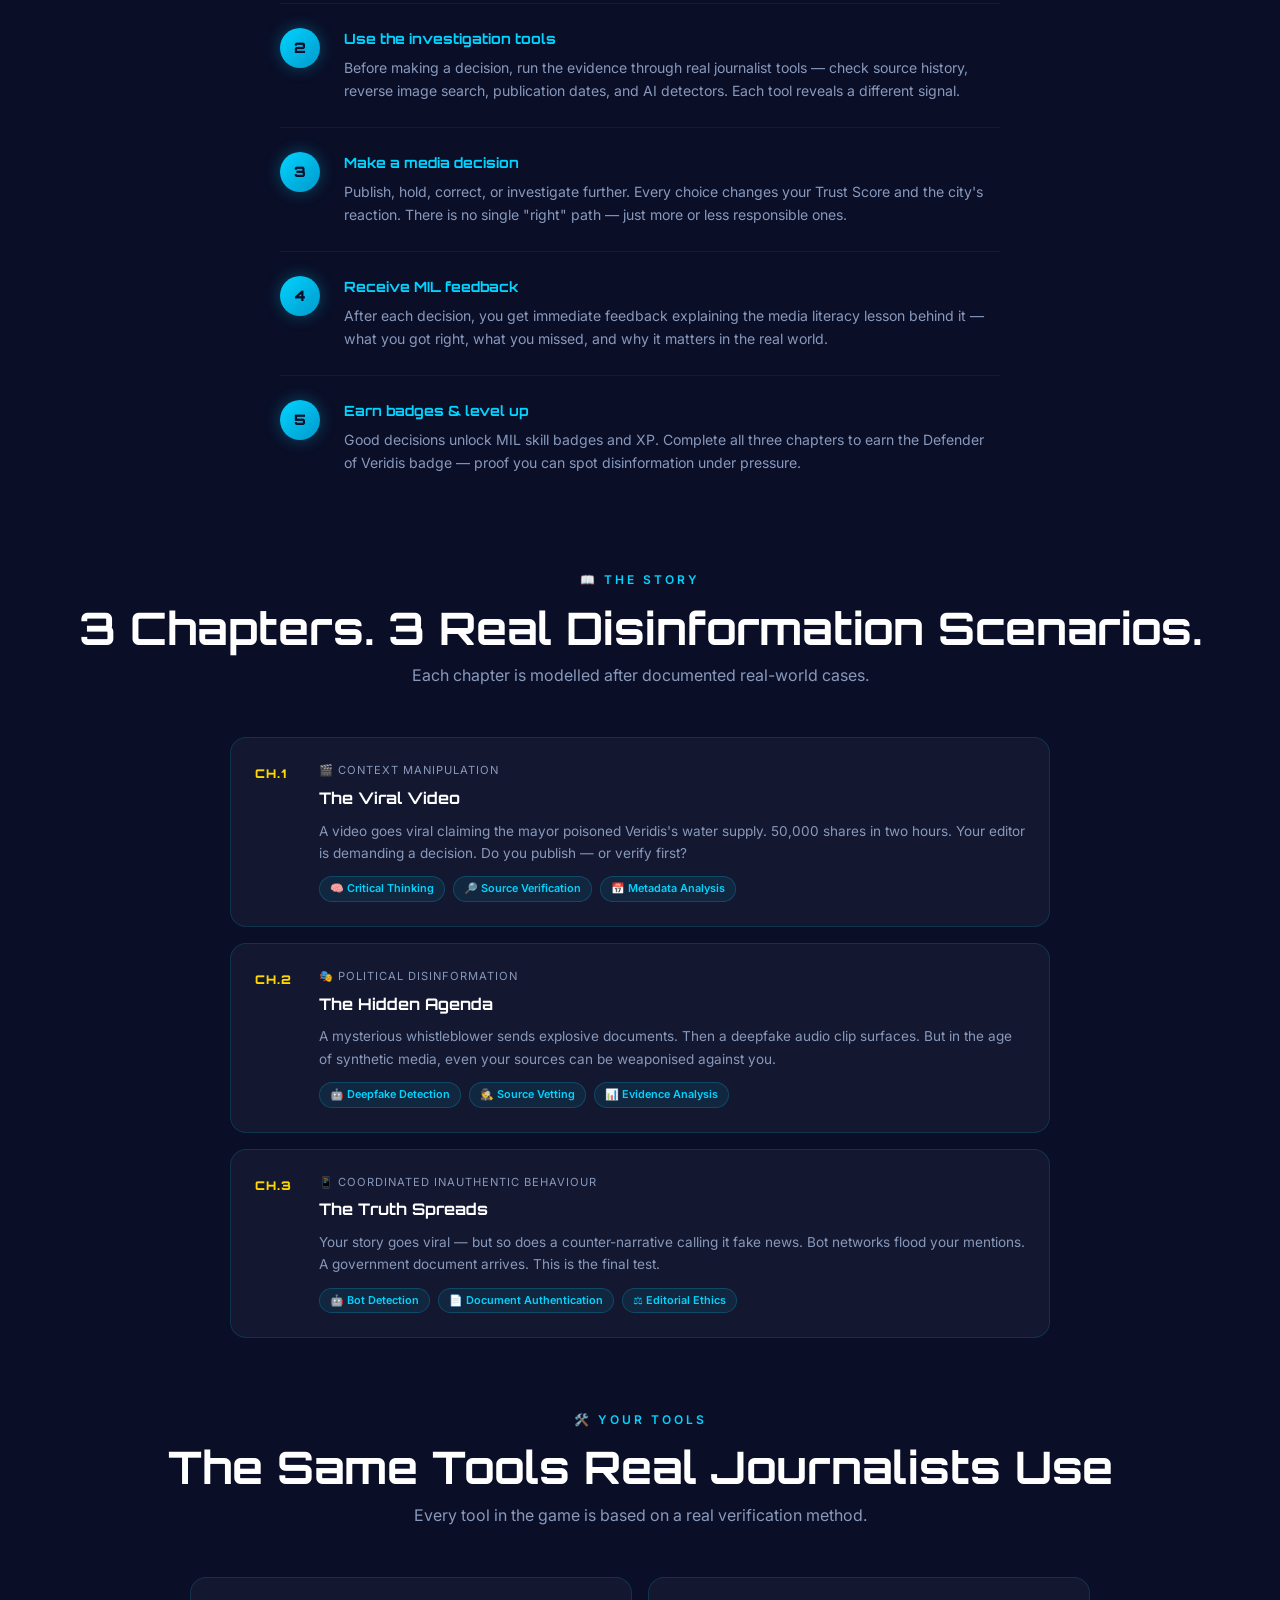
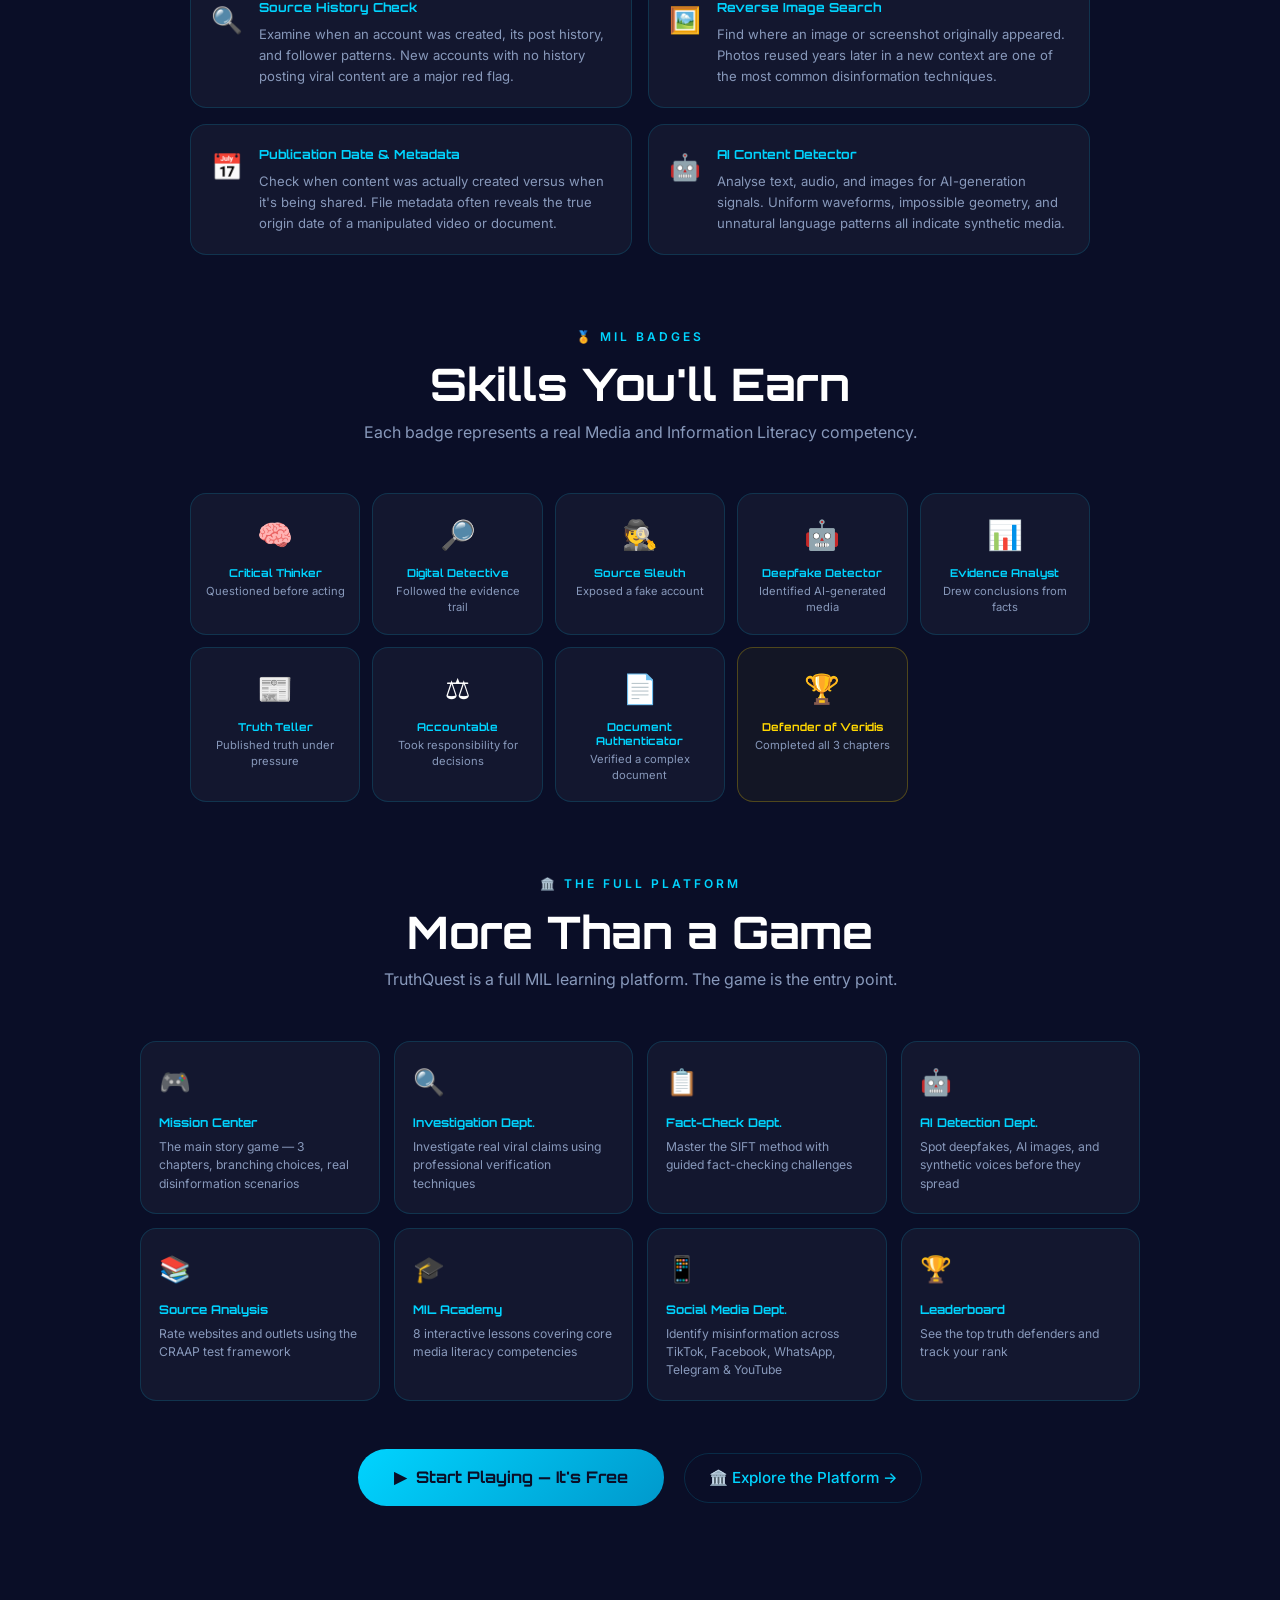
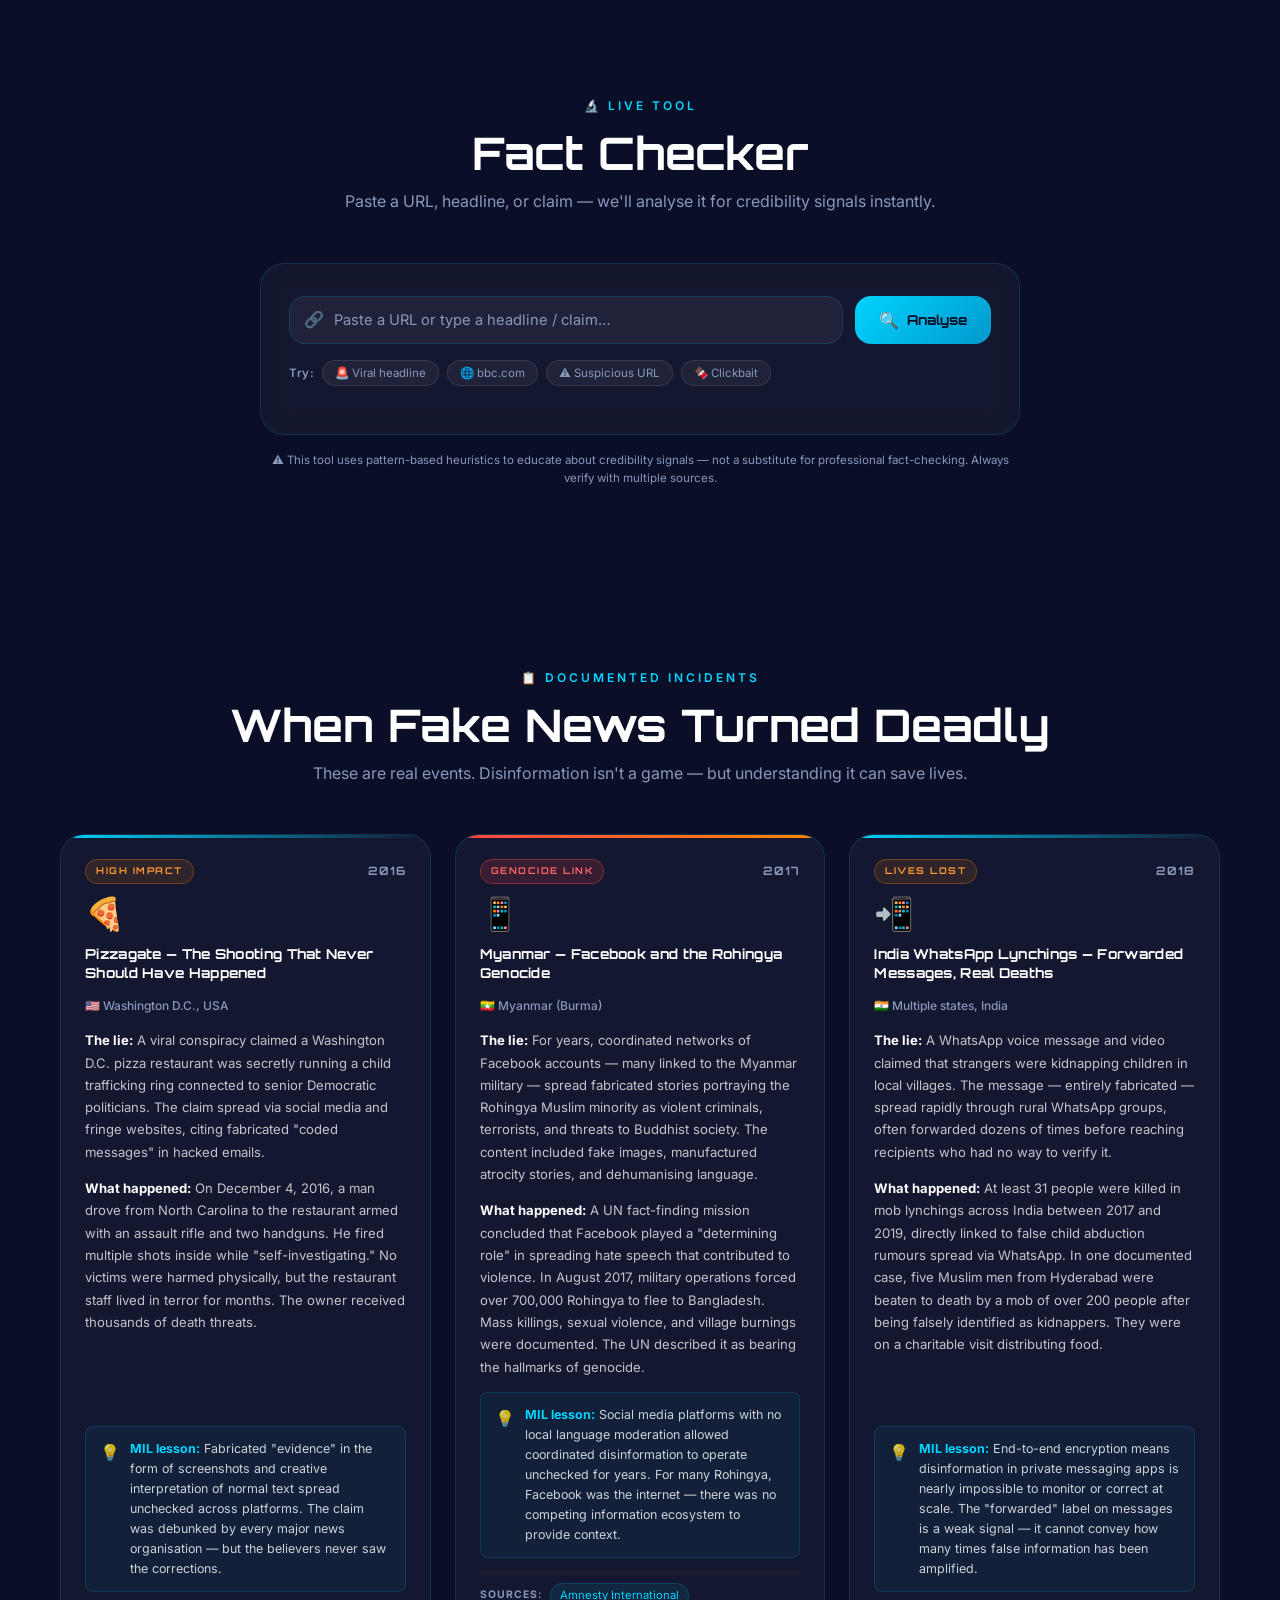
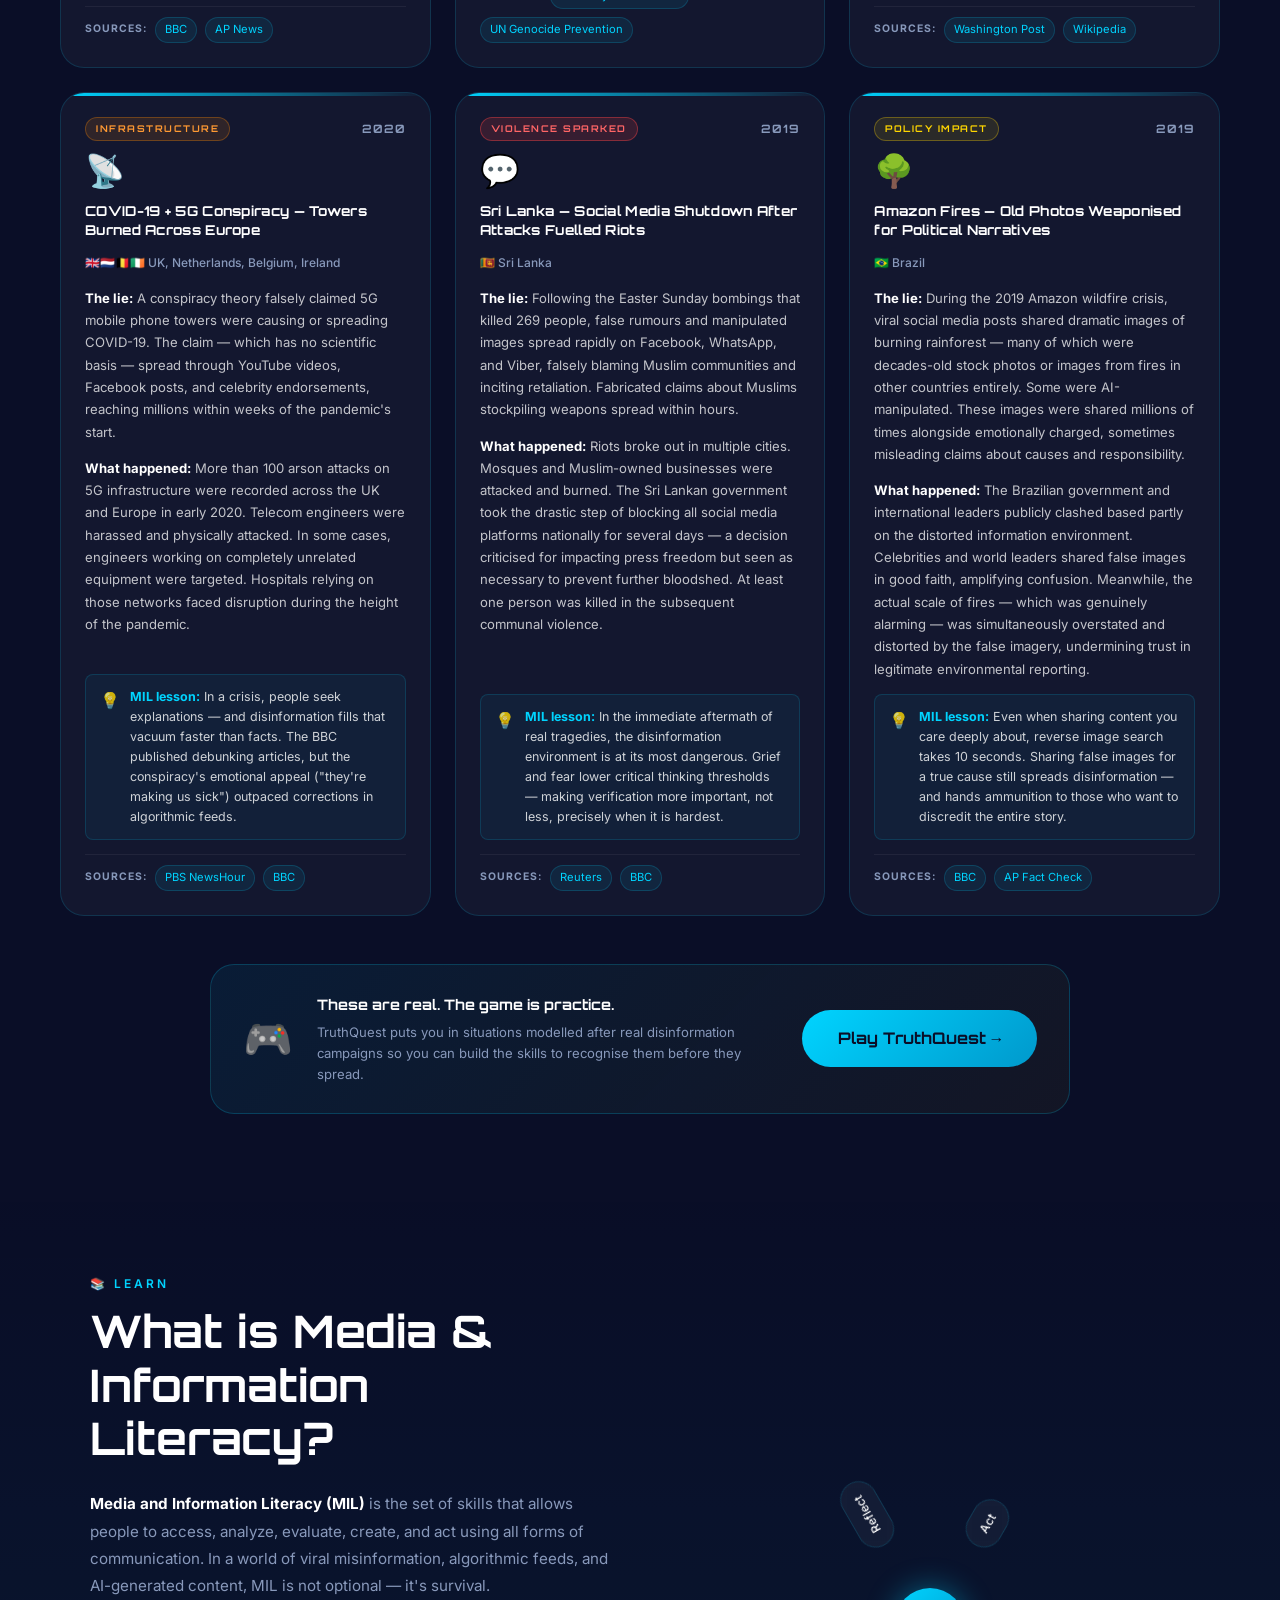
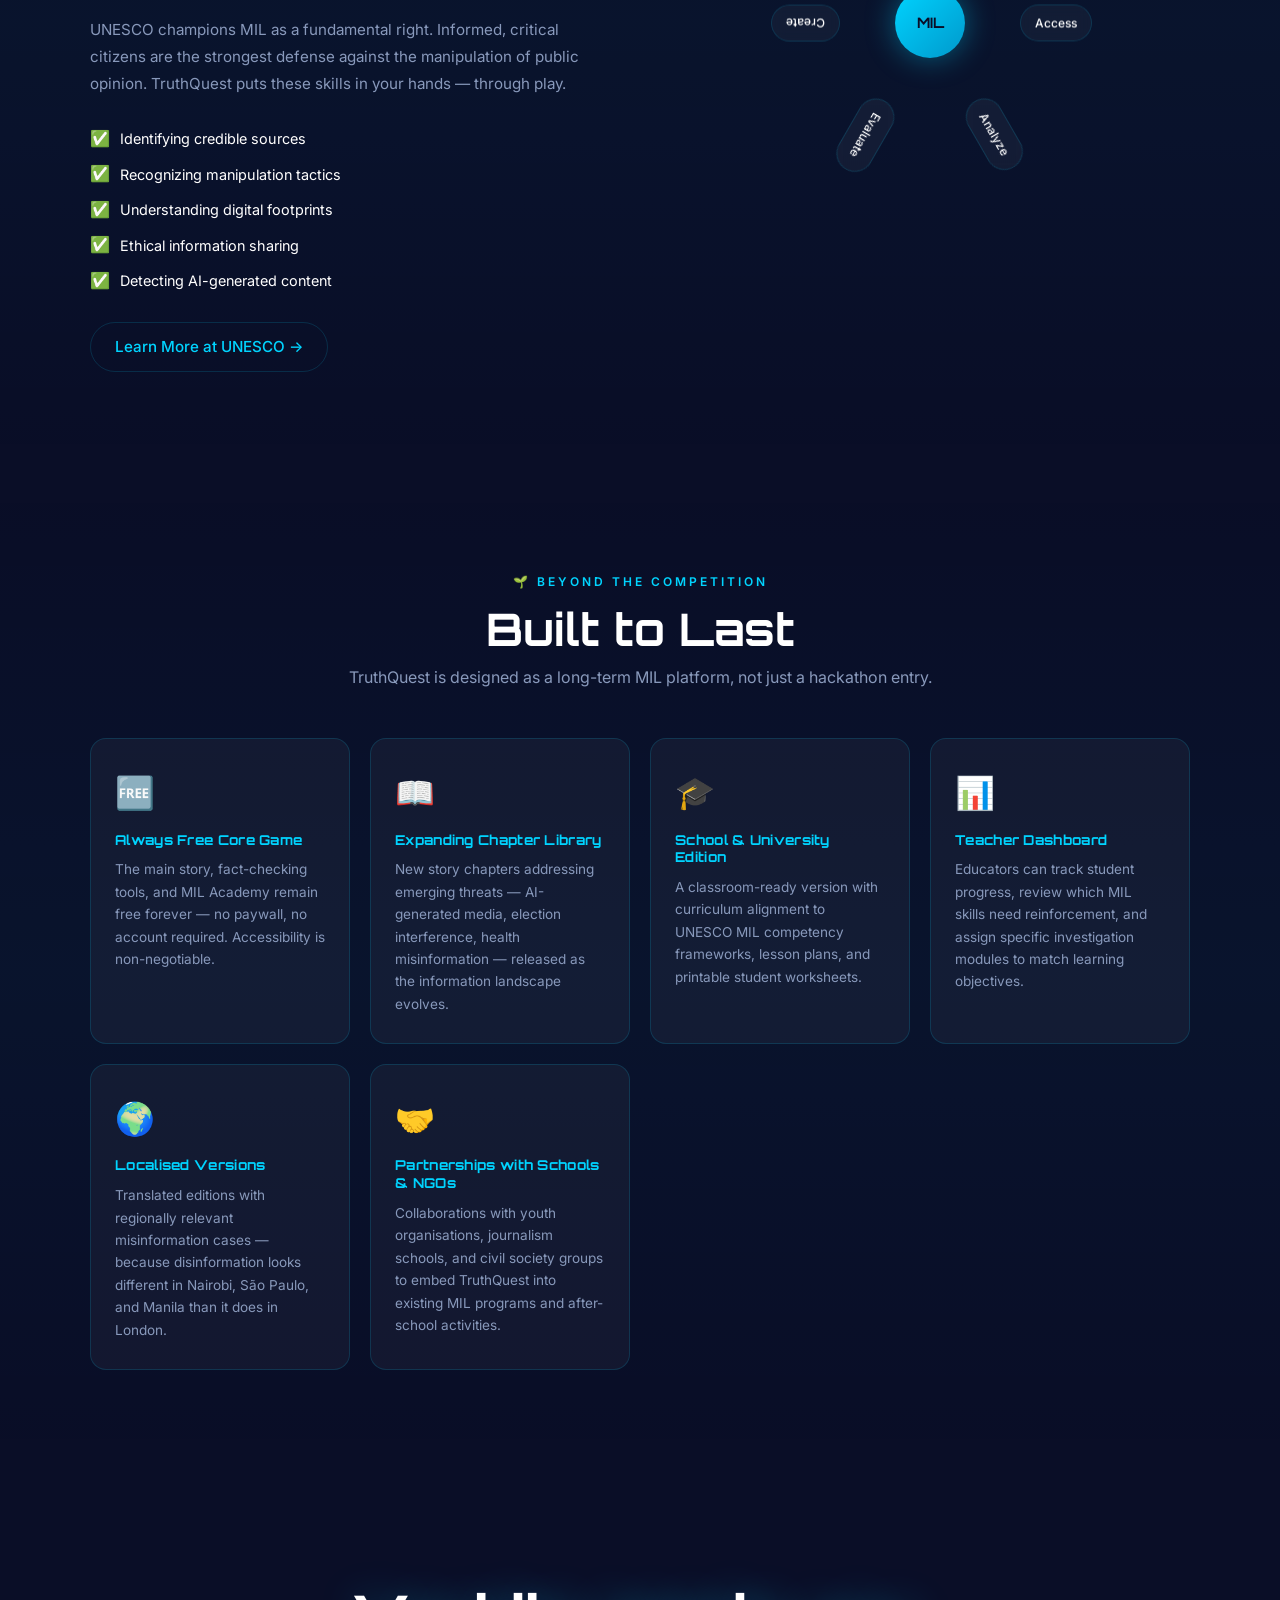
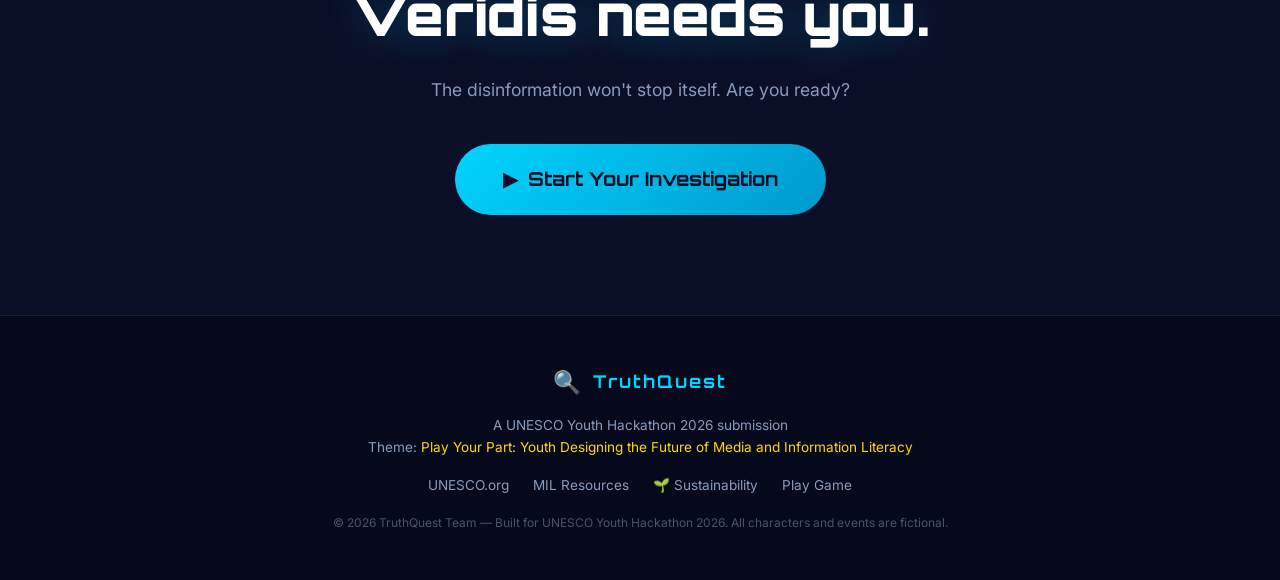
==== commit 435d6c84: "Fix: mobile video tag, PWA icons, clear gitignore" ====
--- a/index.html
+++ b/index.html
@@ -182,13 +182,15 @@
       <div class="video-wrapper" role="region" aria-label="TruthQuest trailer video player">
         <video
           id="trailer-video"
-          src="assets/trailer.mp4"
           preload="metadata"
           playsinline
           controls
           aria-label="TruthQuest gameplay trailer"
           style="display:block;width:100%;border-radius:var(--radius-lg);background:#000;box-shadow:0 20px 60px rgba(0,0,0,0.6),0 0 40px rgba(0,212,255,0.08)"
-        ></video>
+        >
+          <source src="assets/trailer.mp4" type="video/mp4" />
+          Your browser does not support the video tag.
+        </video>
       </div>
 
       <!-- Video description below player -->
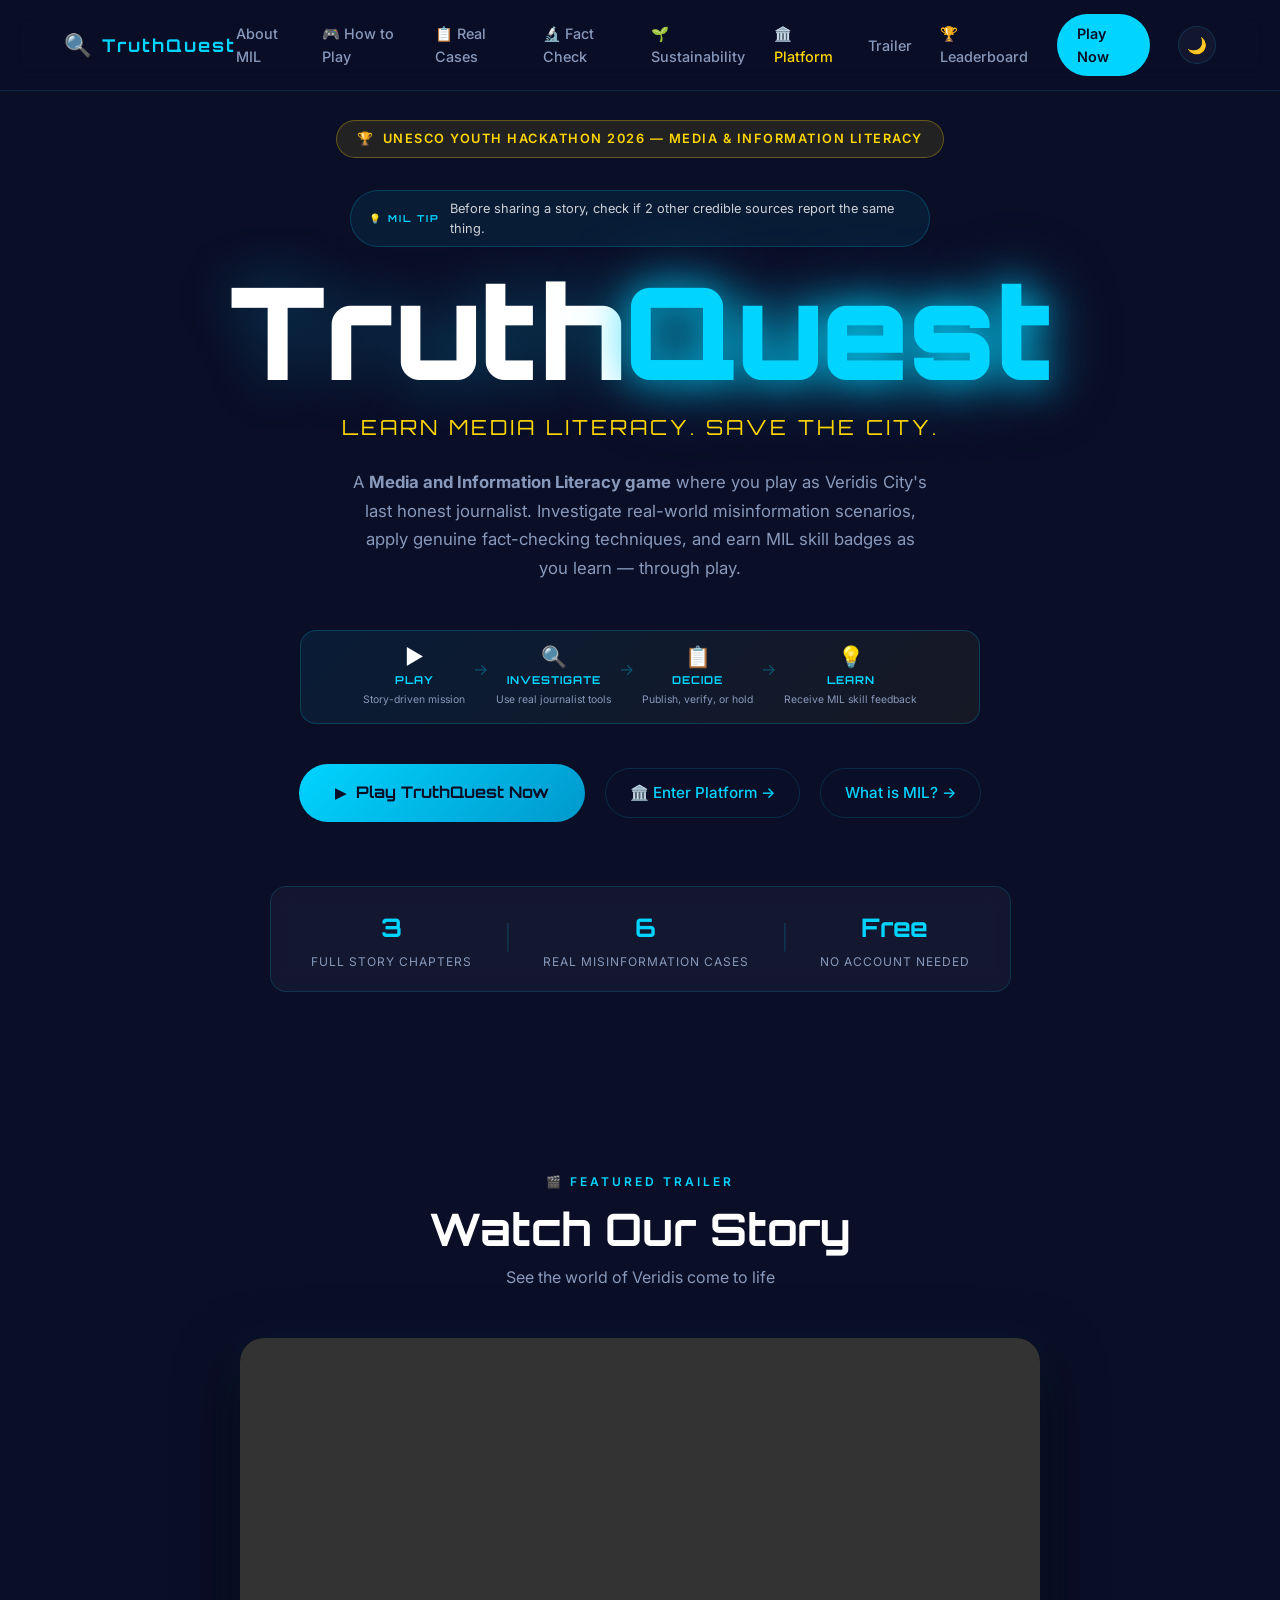
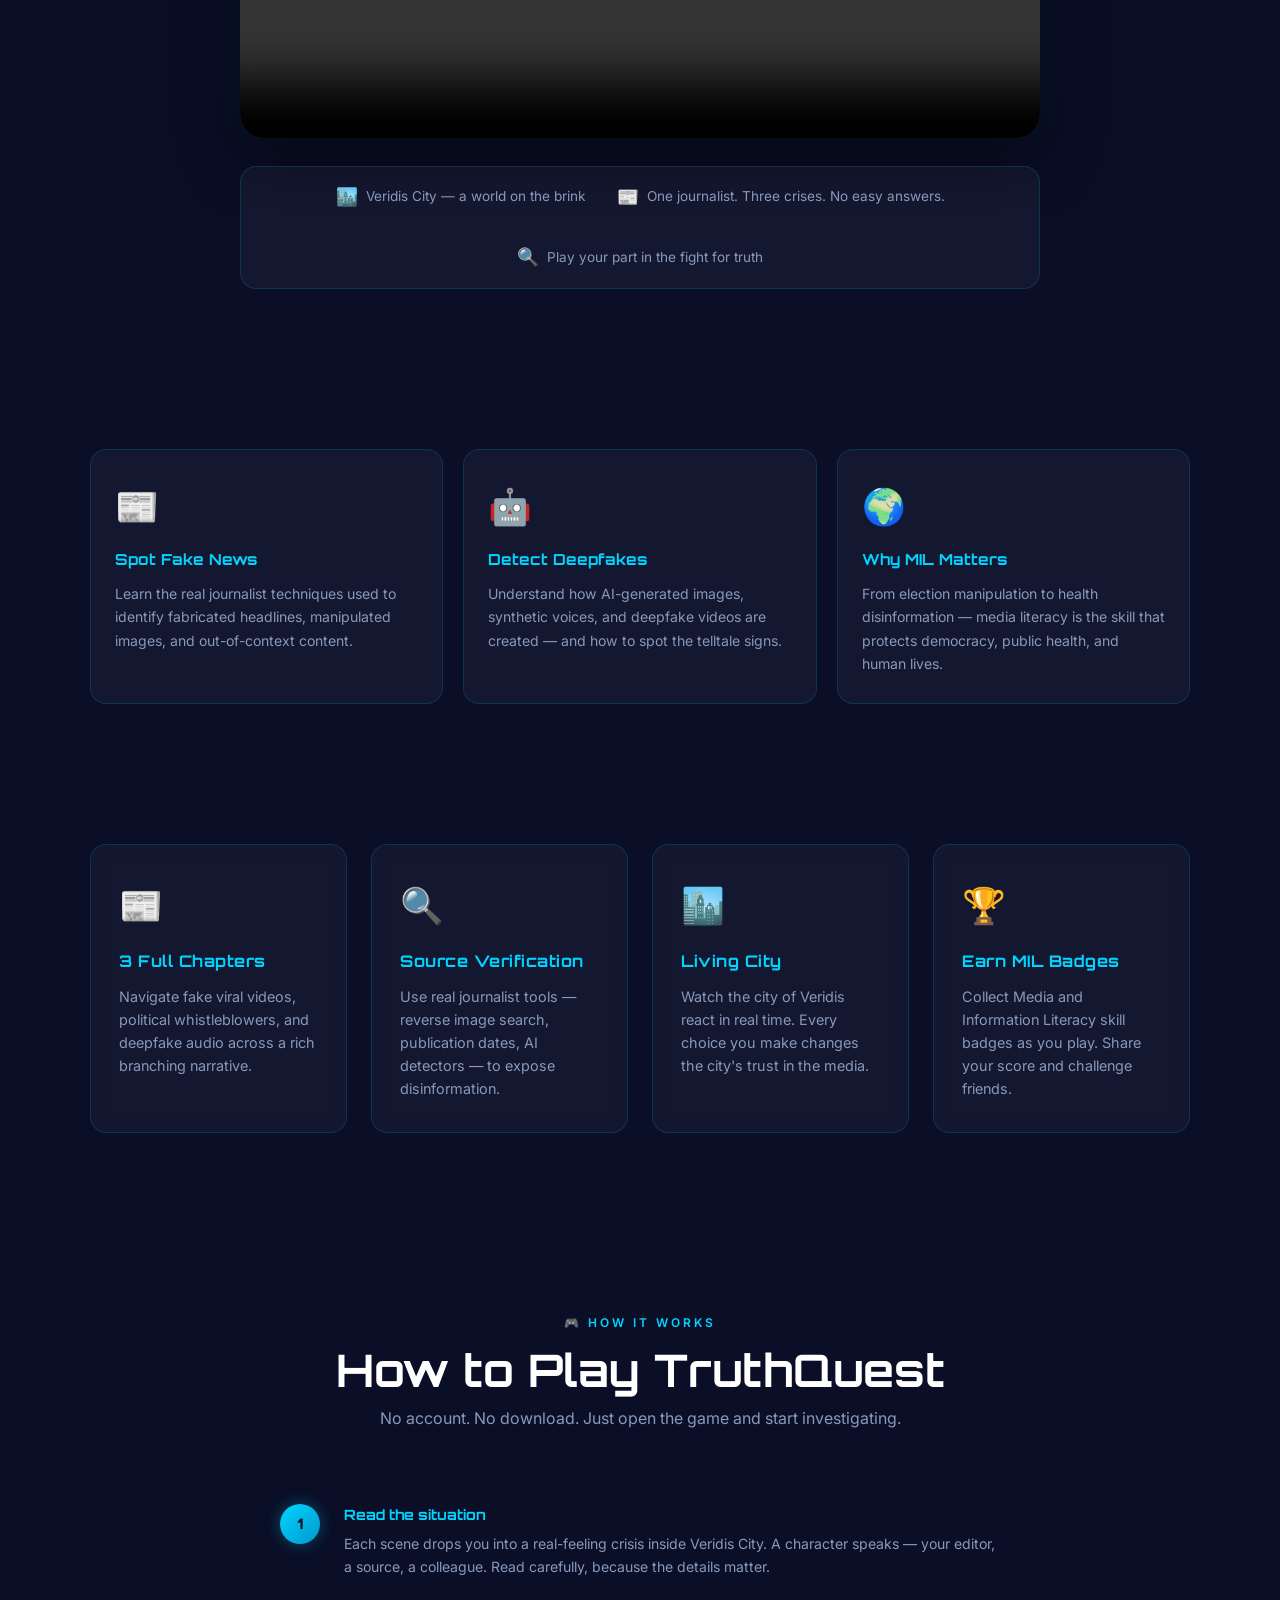
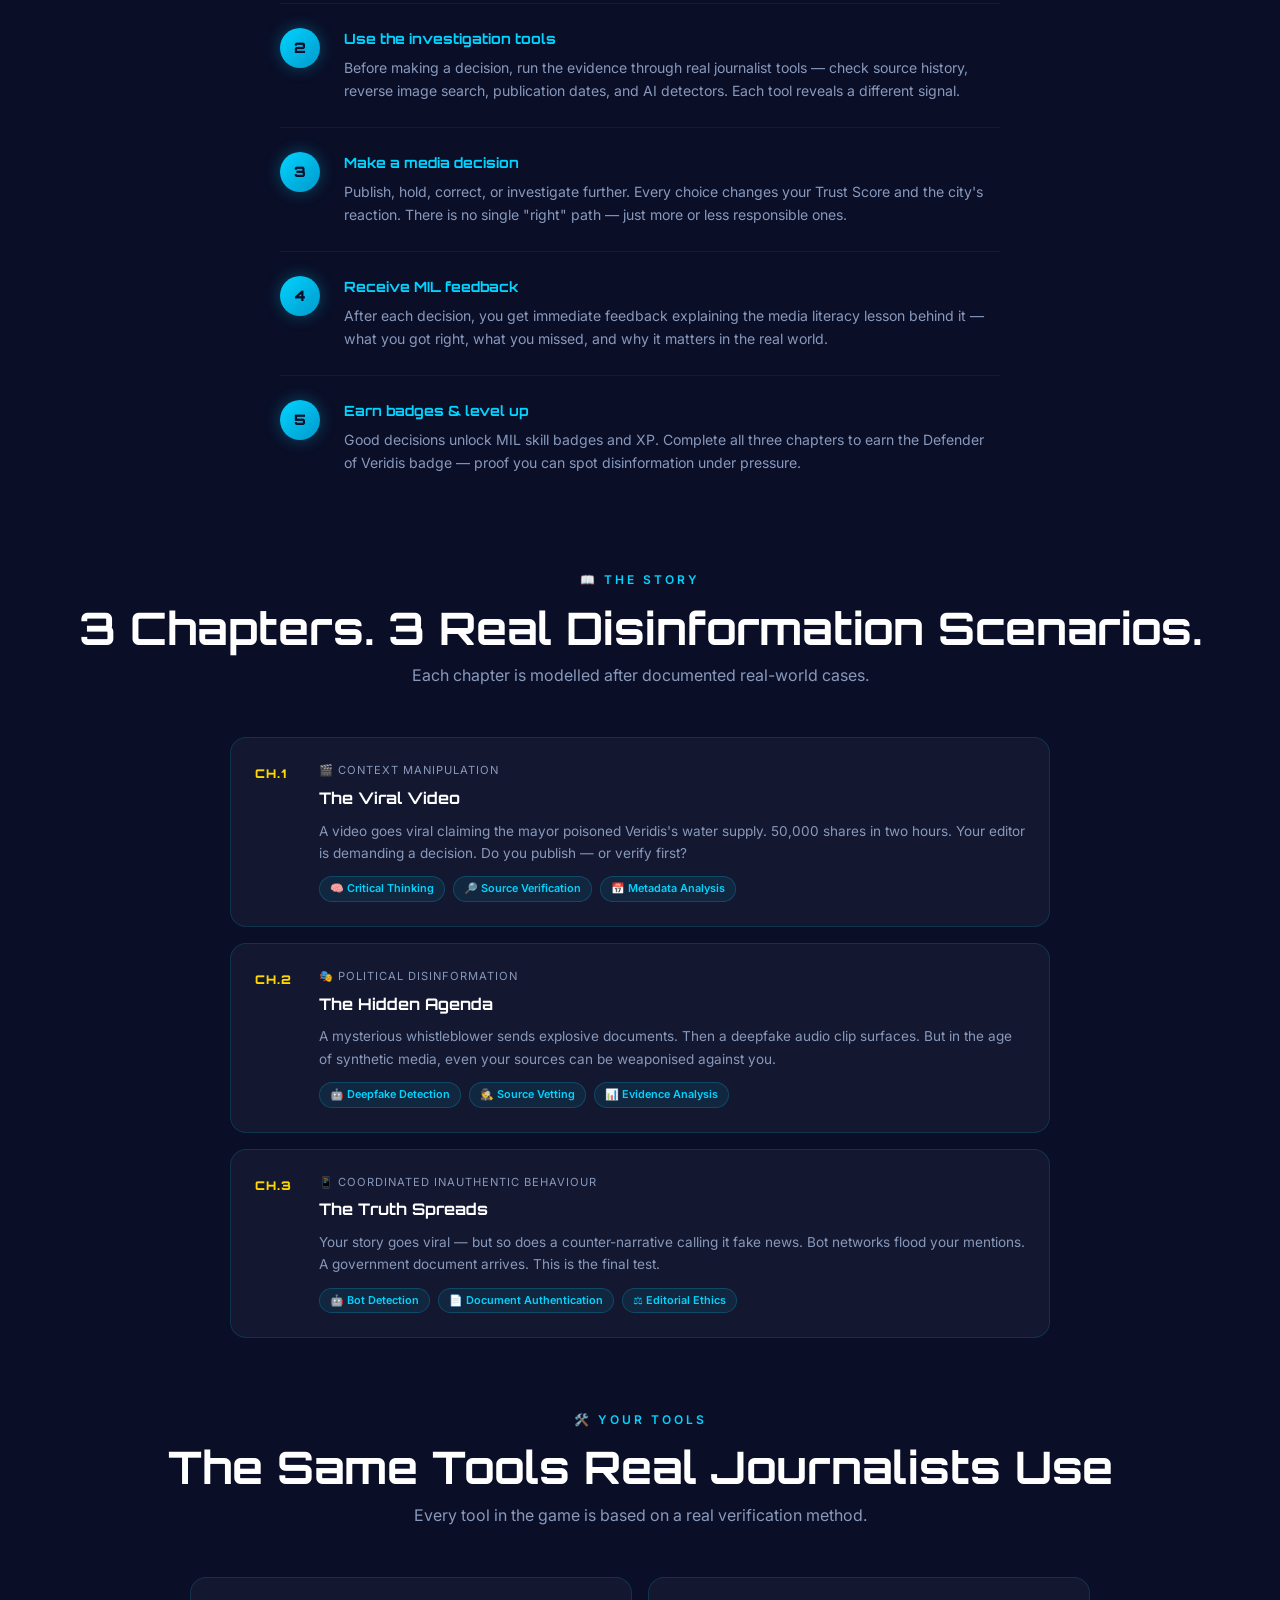
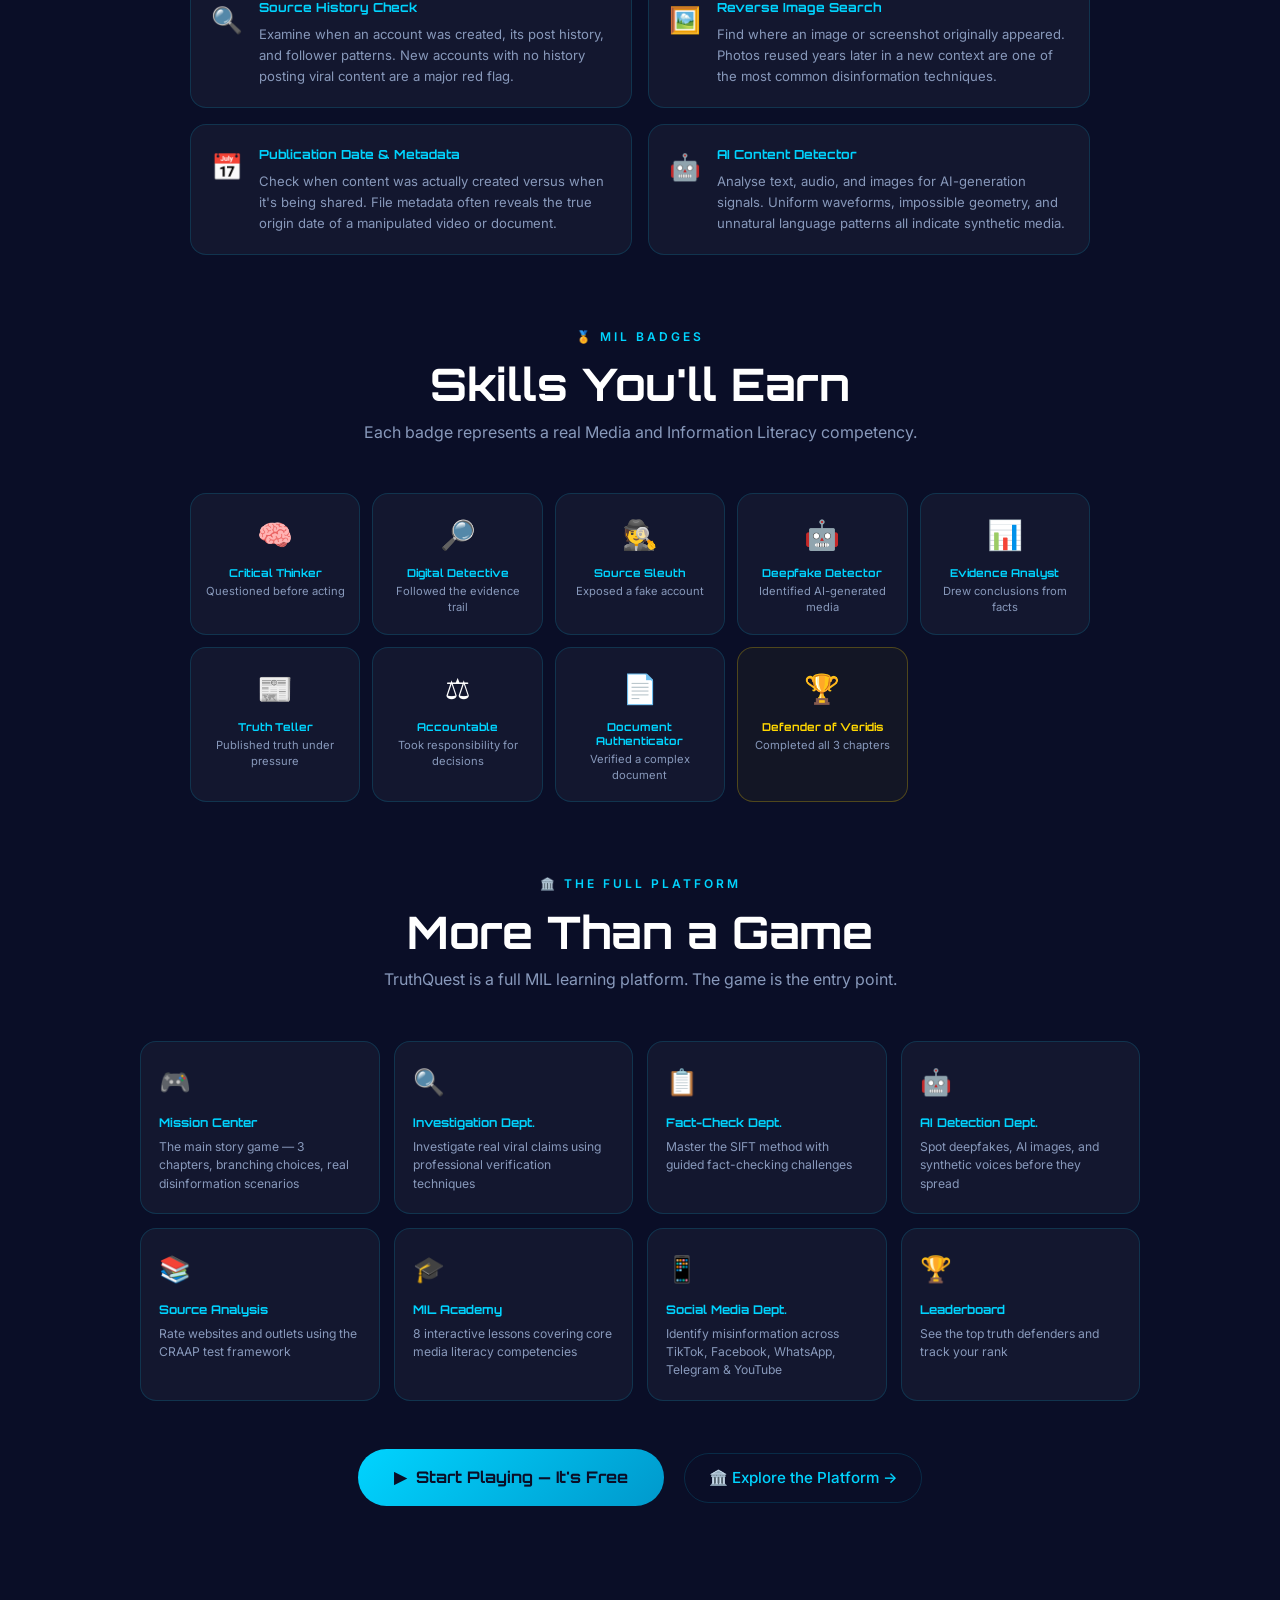
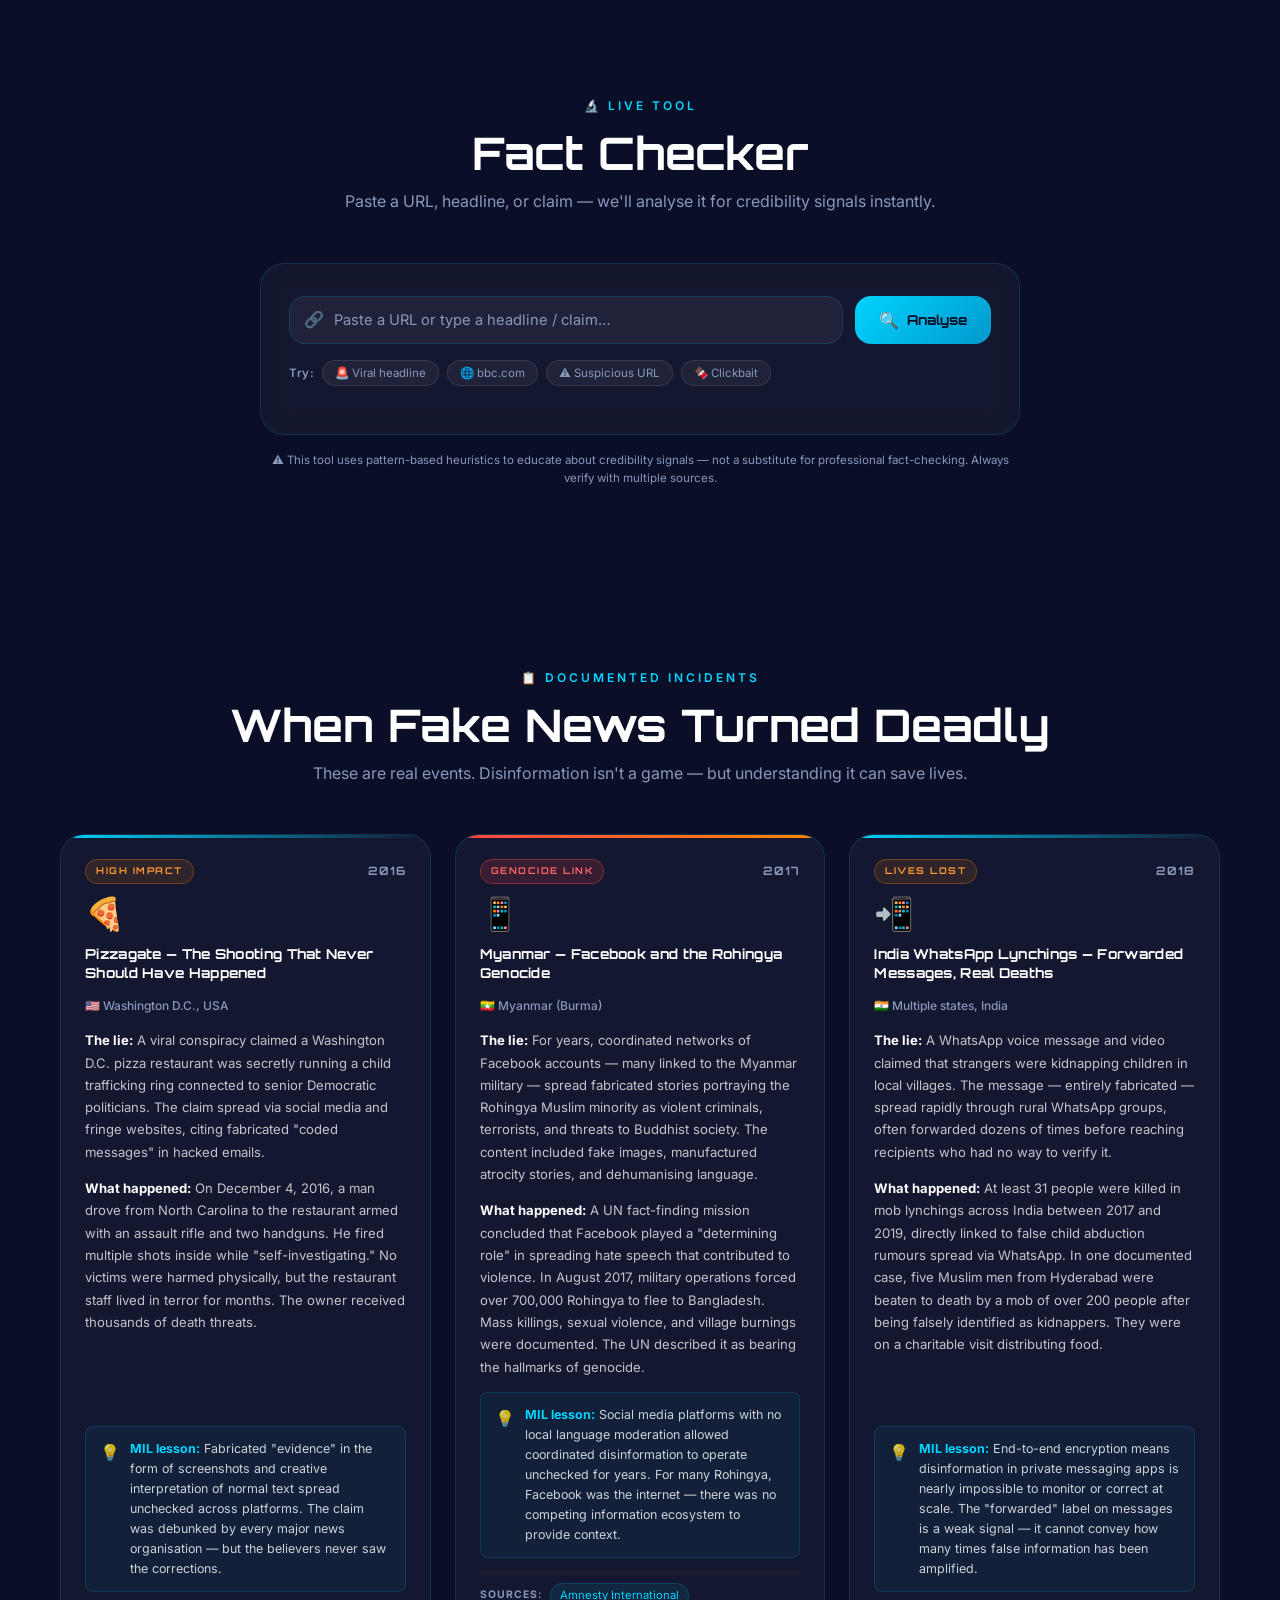
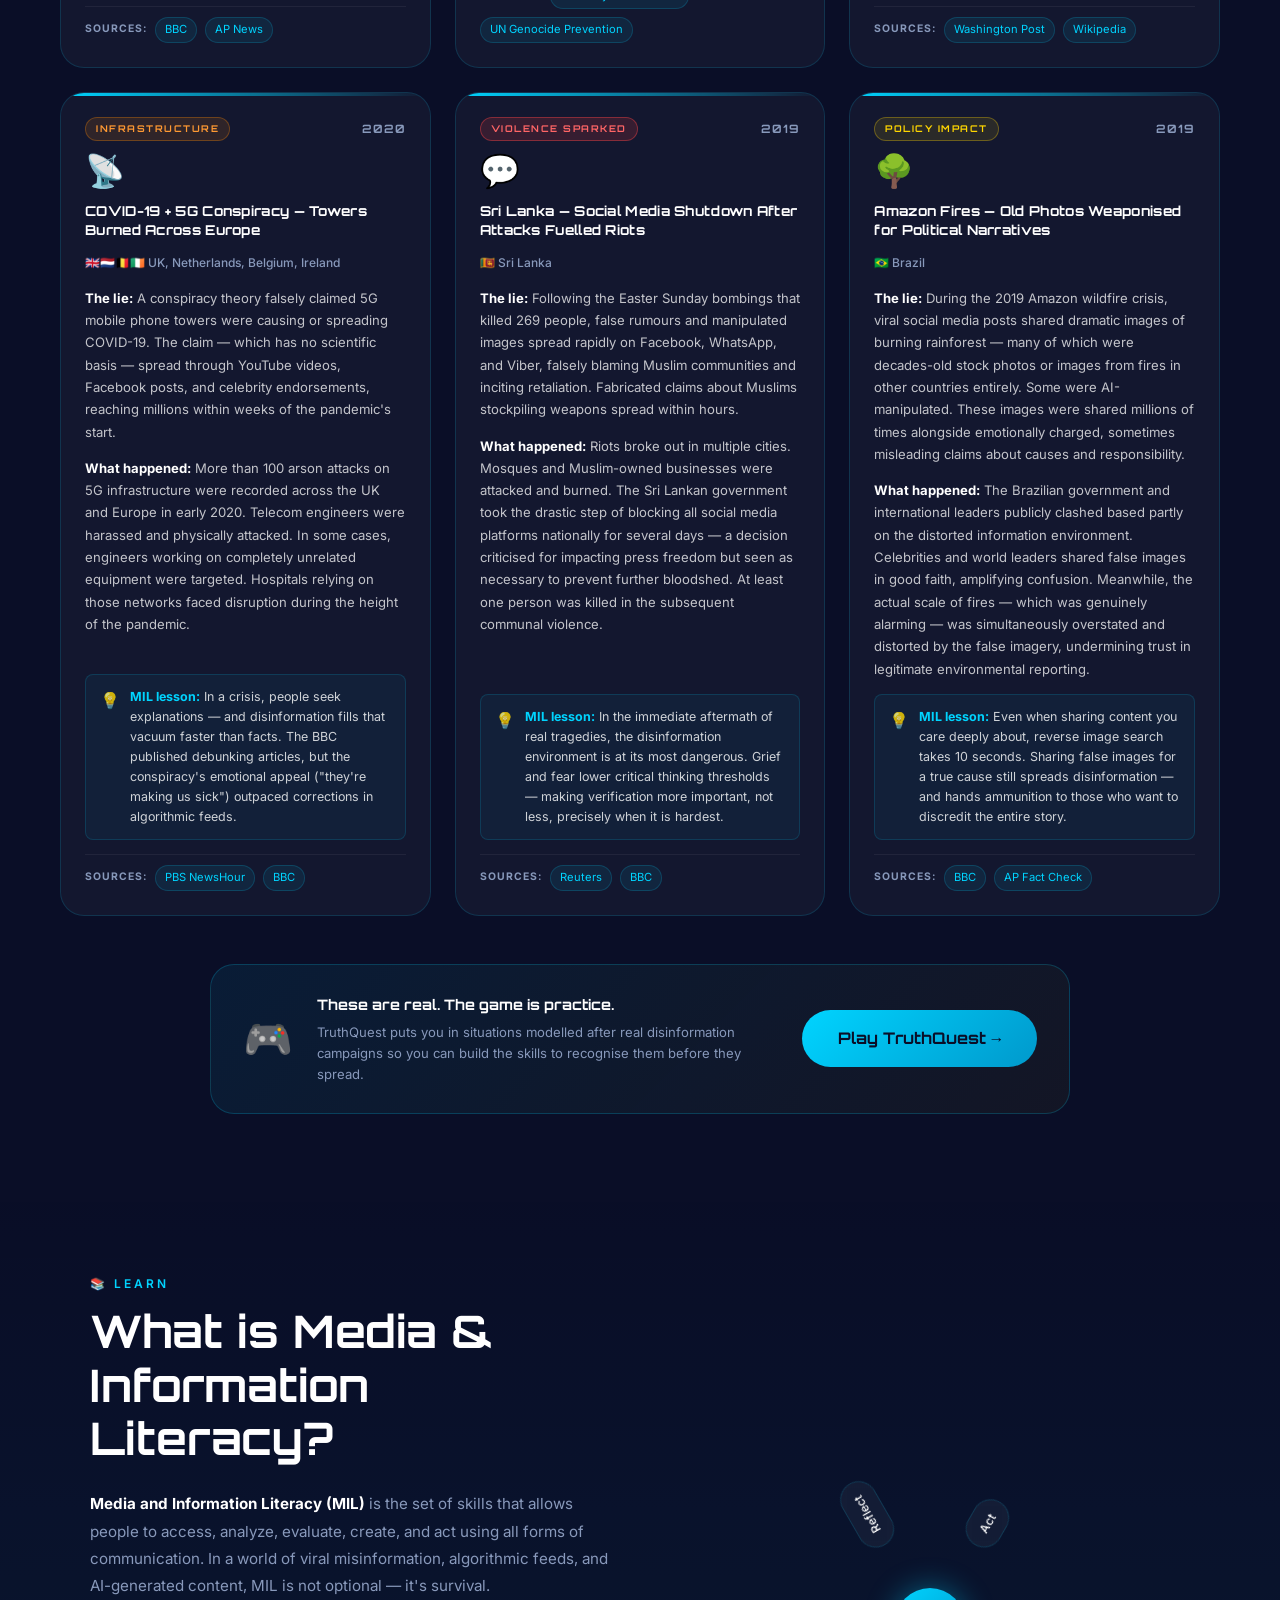
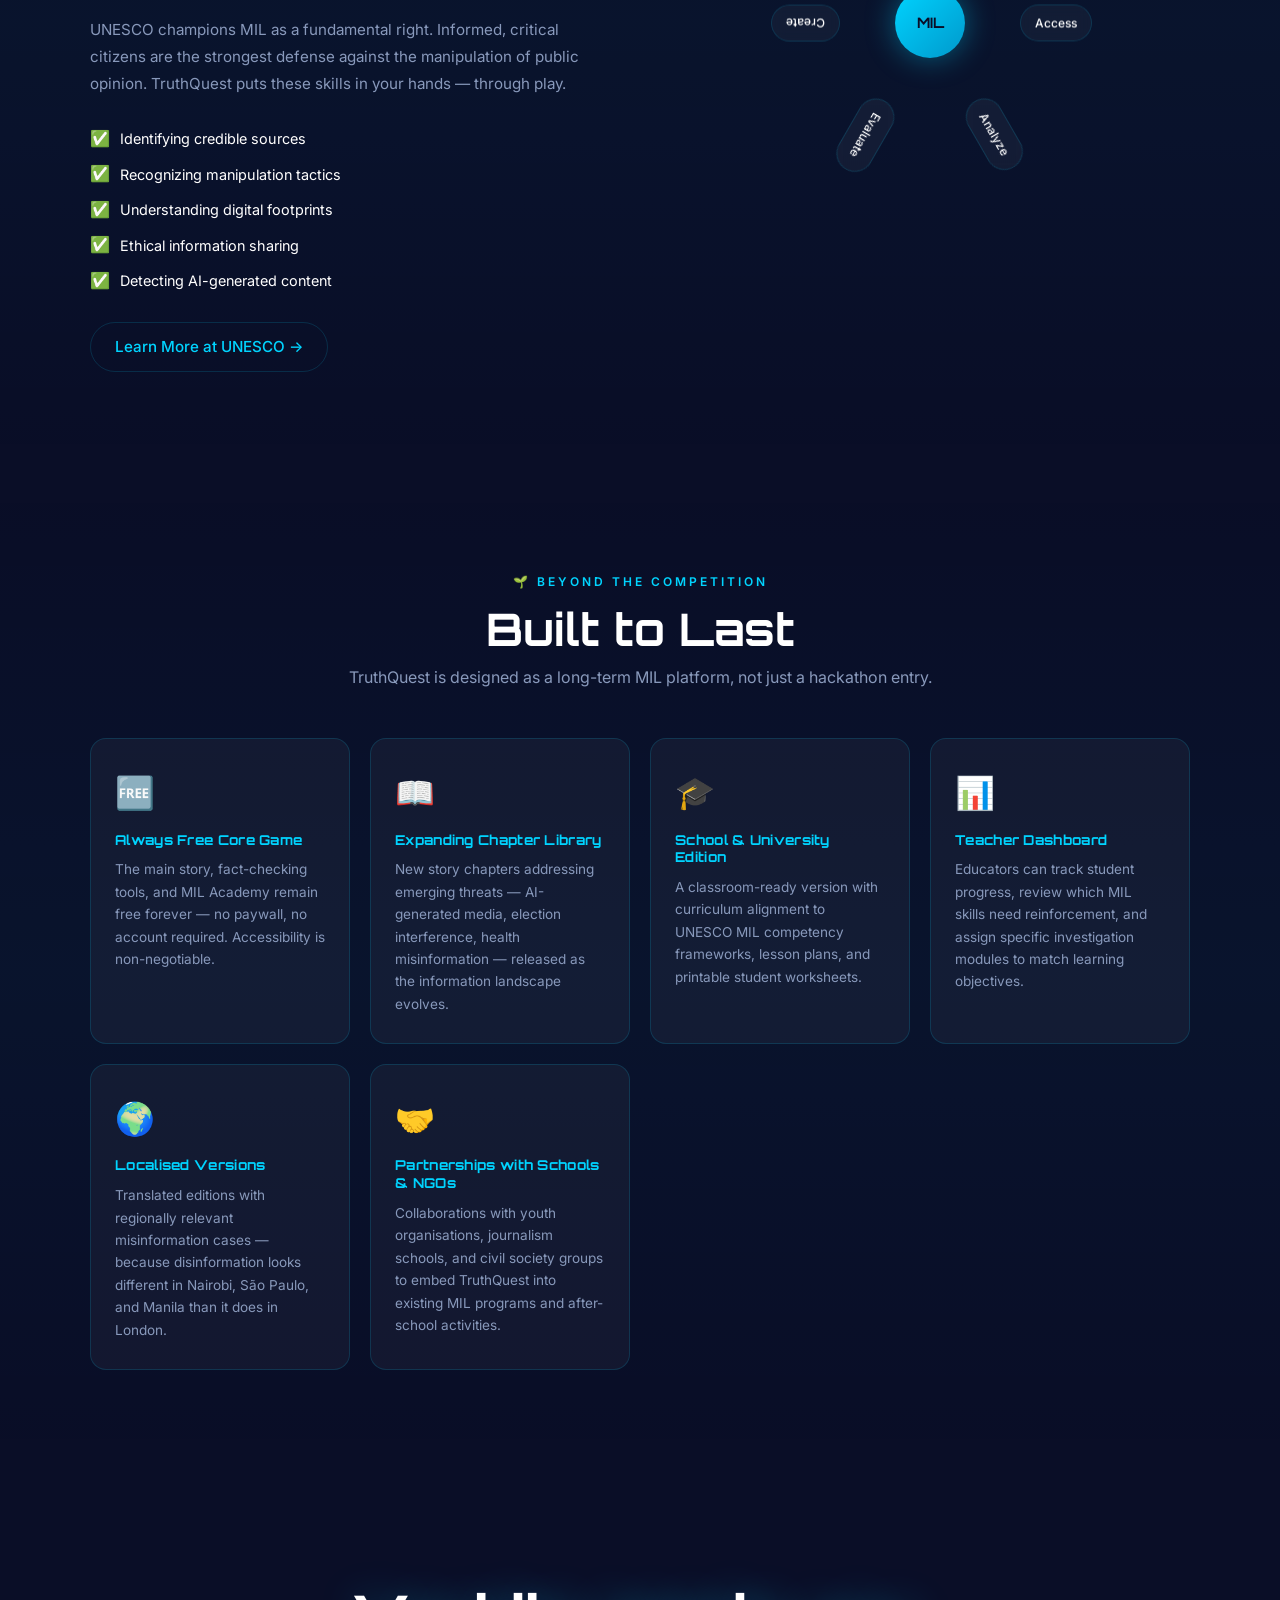
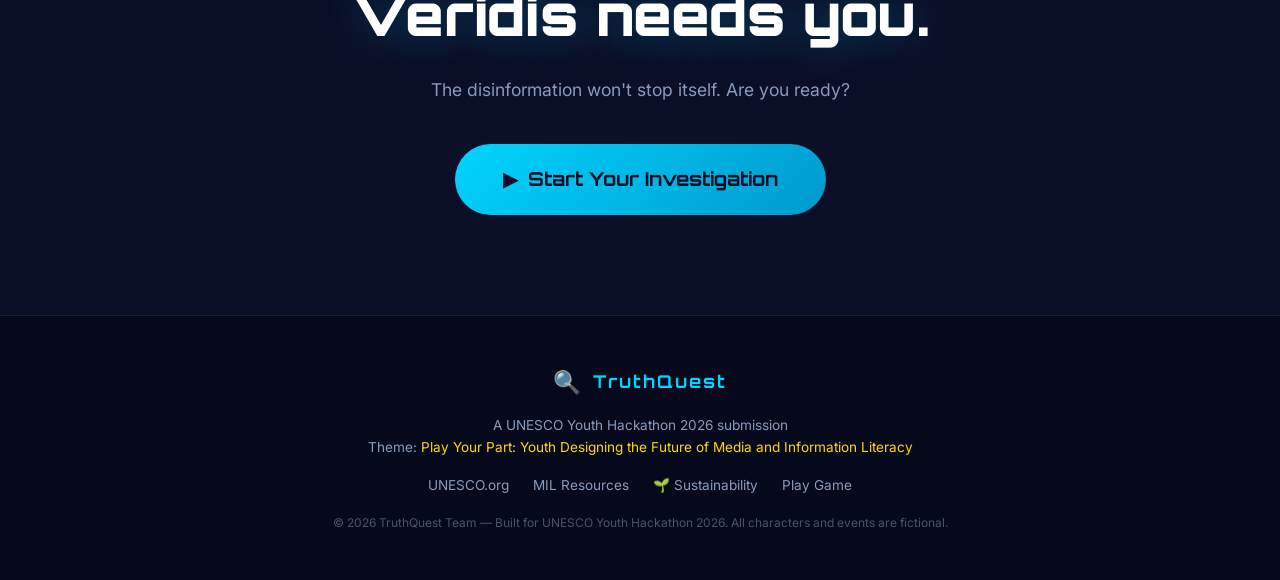
==== commit e581fefa: "Fix: use Google Drive as video source" ====
--- a/index.html
+++ b/index.html
@@ -188,6 +188,7 @@
           aria-label="TruthQuest gameplay trailer"
           style="display:block;width:100%;border-radius:var(--radius-lg);background:#000;box-shadow:0 20px 60px rgba(0,0,0,0.6),0 0 40px rgba(0,212,255,0.08)"
         >
+          <source src="https://drive.google.com/uc?export=download&id=1oIhV6lxG4IT19mmYSfARL_qgTLjv6v_K" type="video/mp4" />
           <source src="assets/trailer.mp4" type="video/mp4" />
           Your browser does not support the video tag.
         </video>
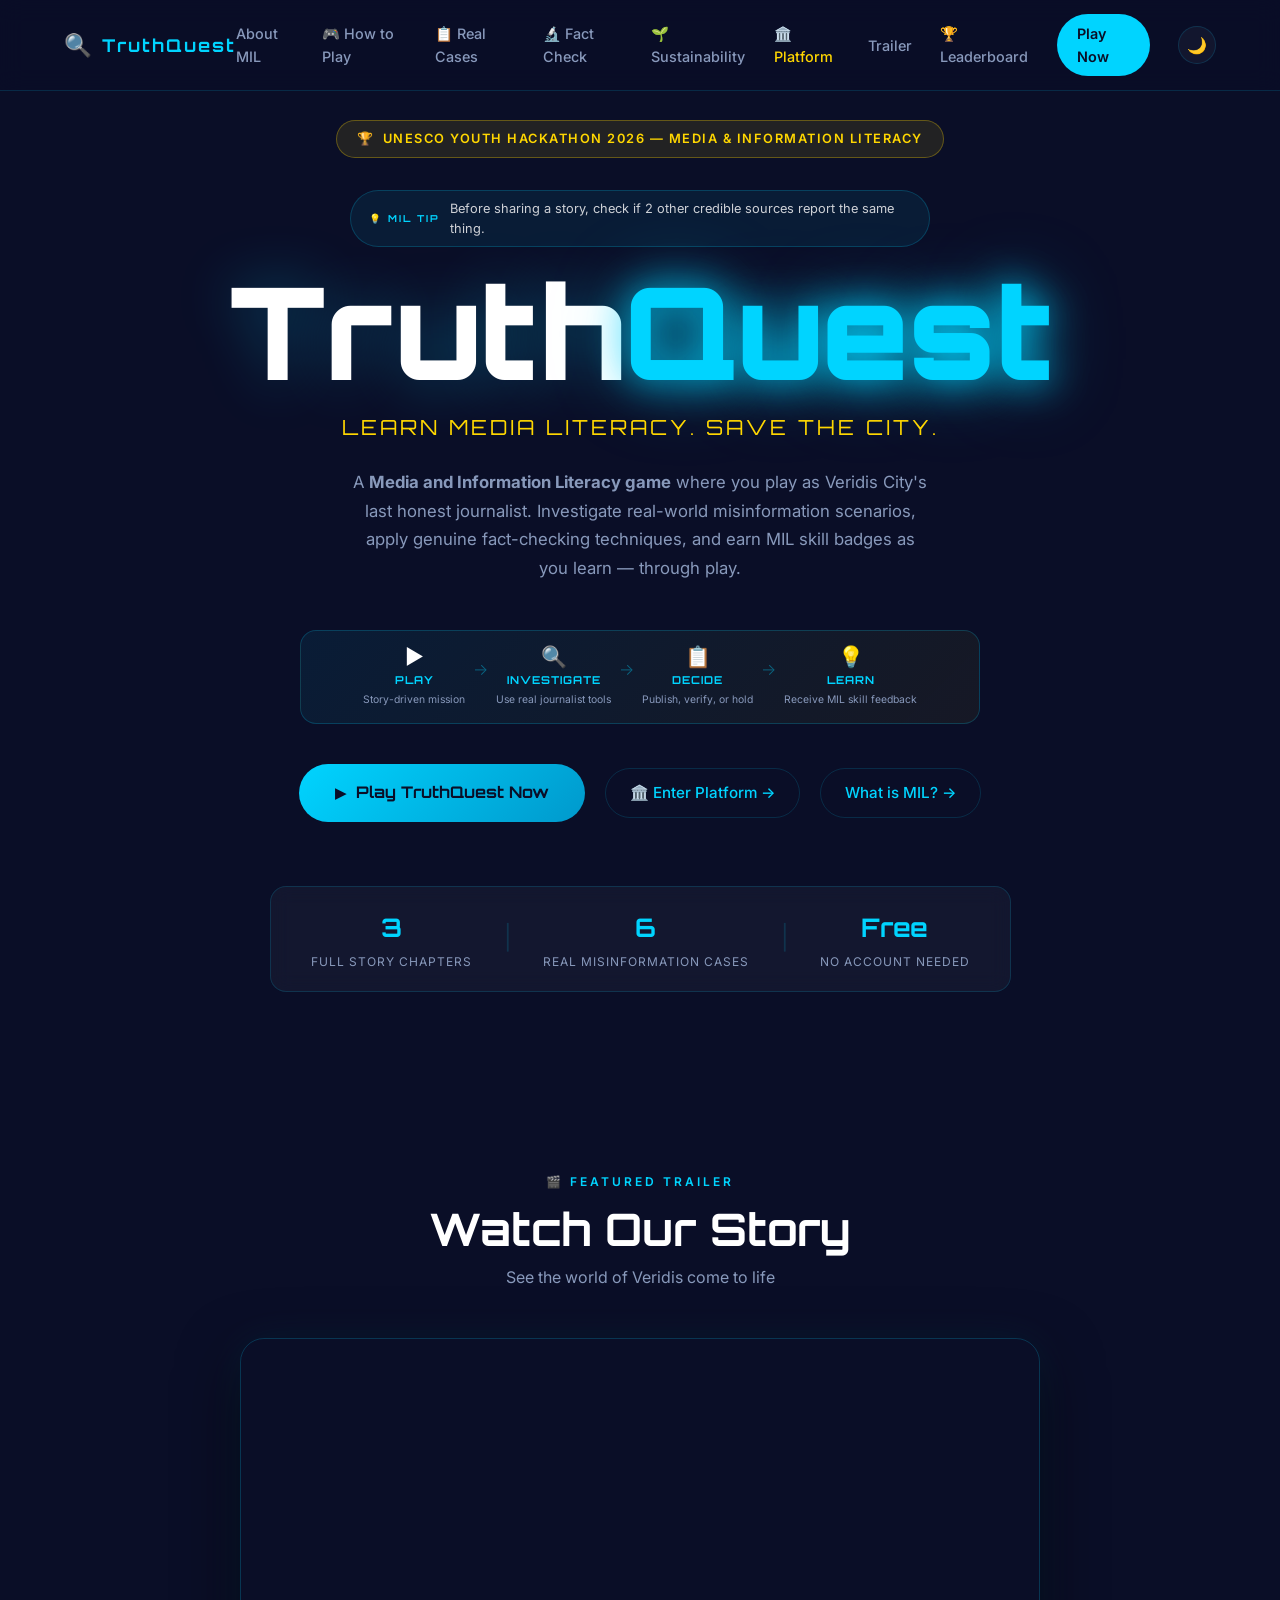
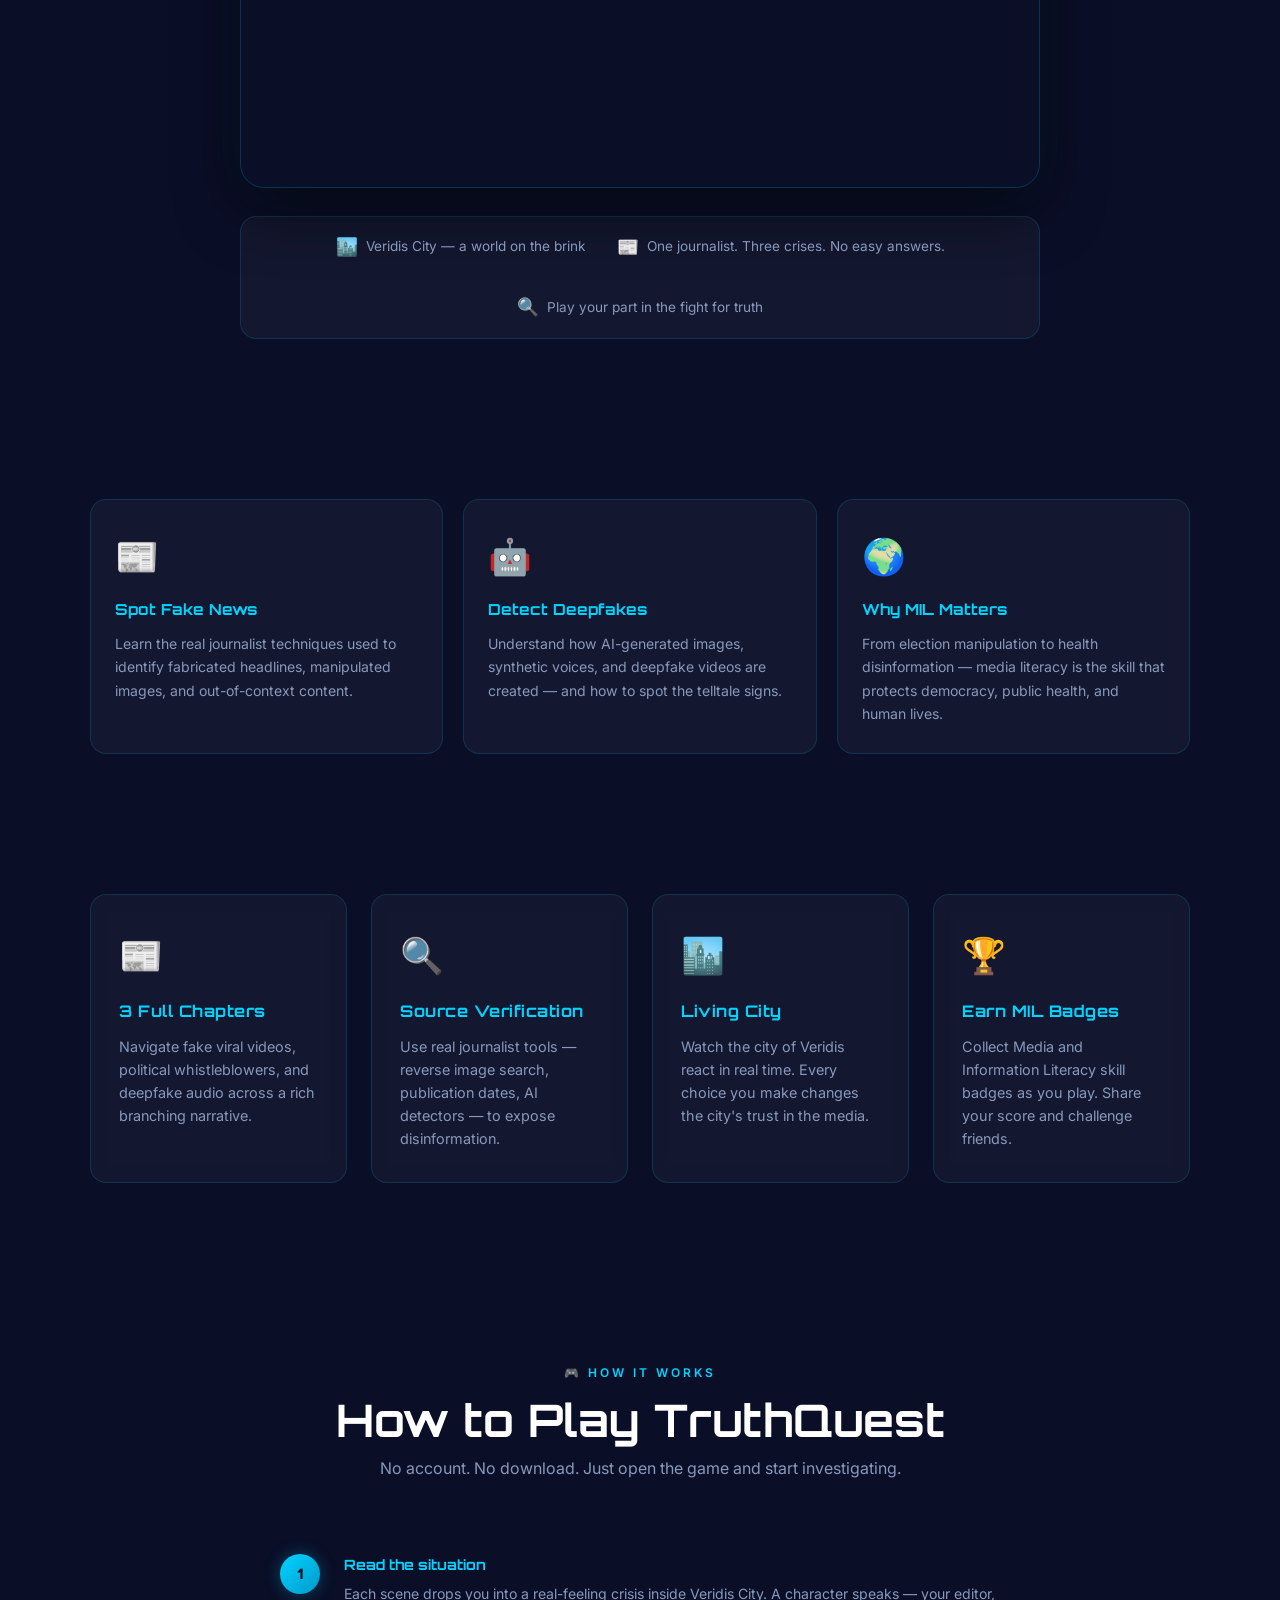
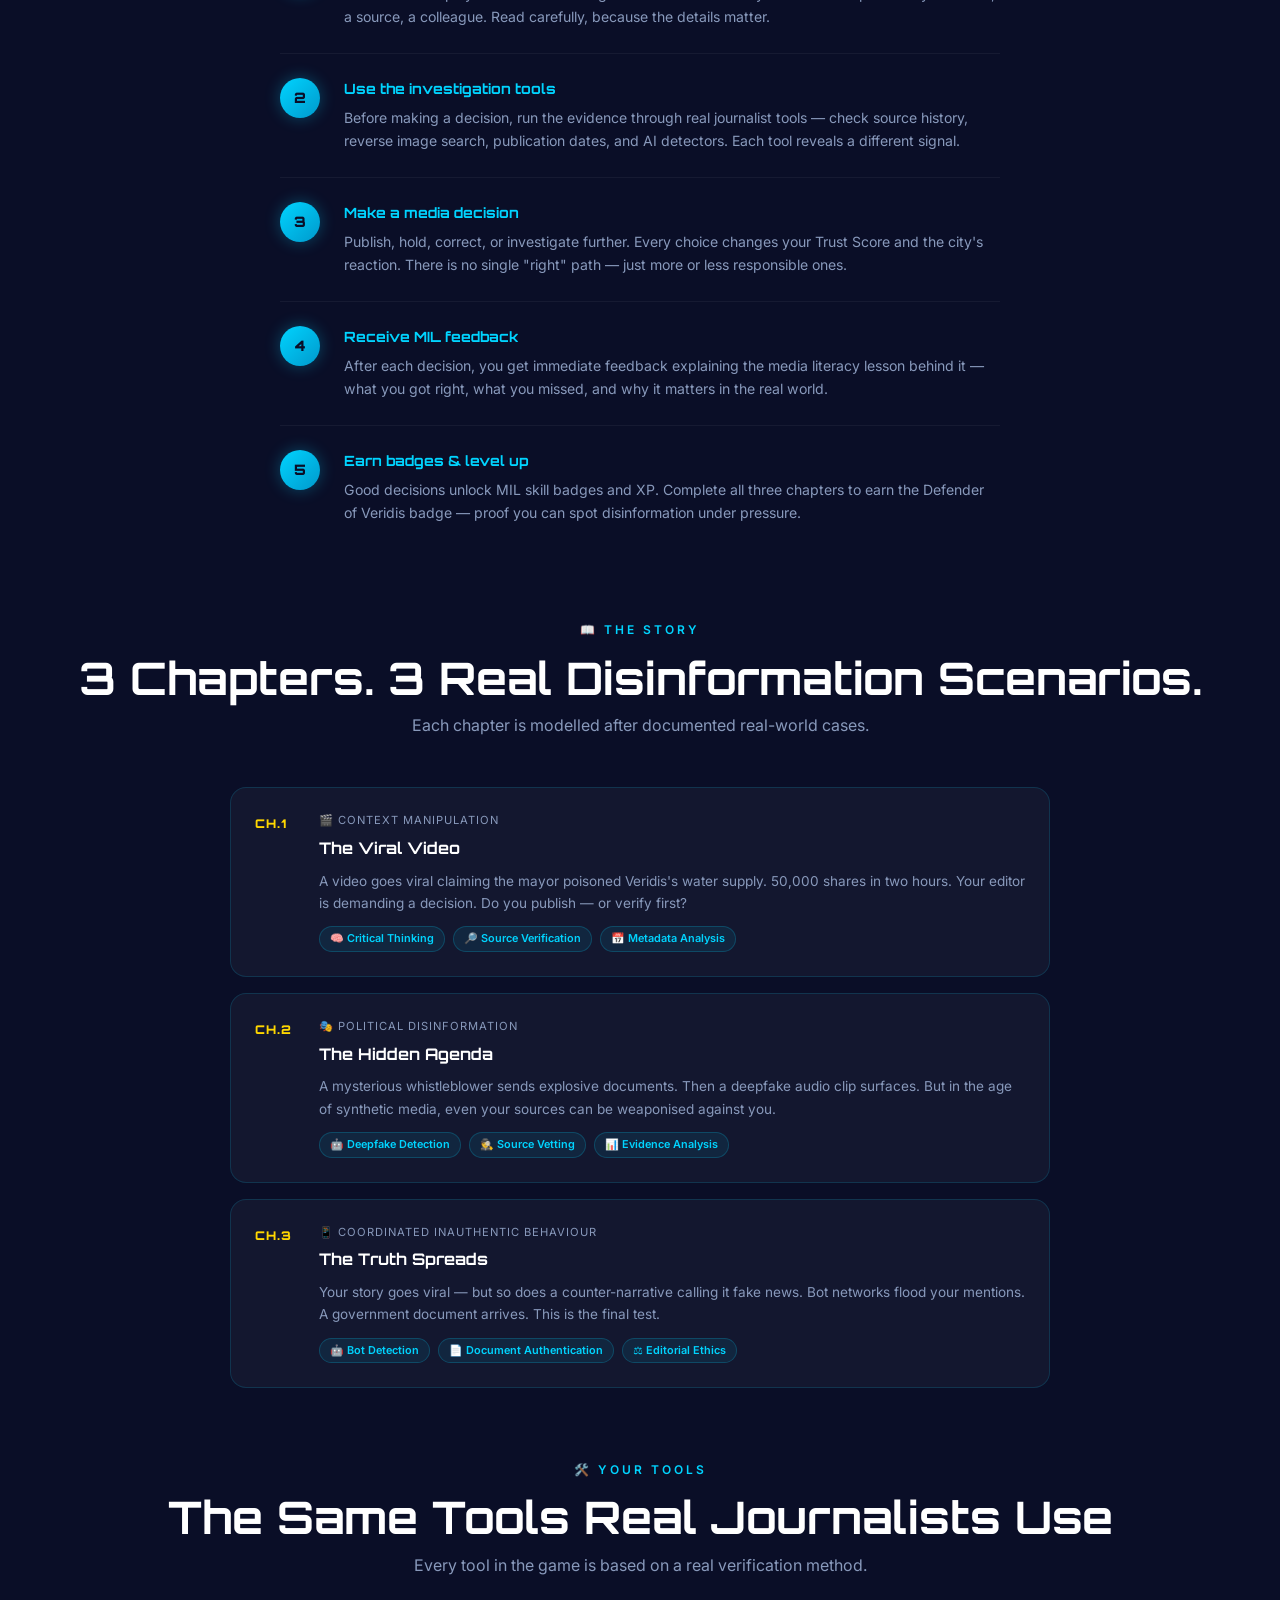
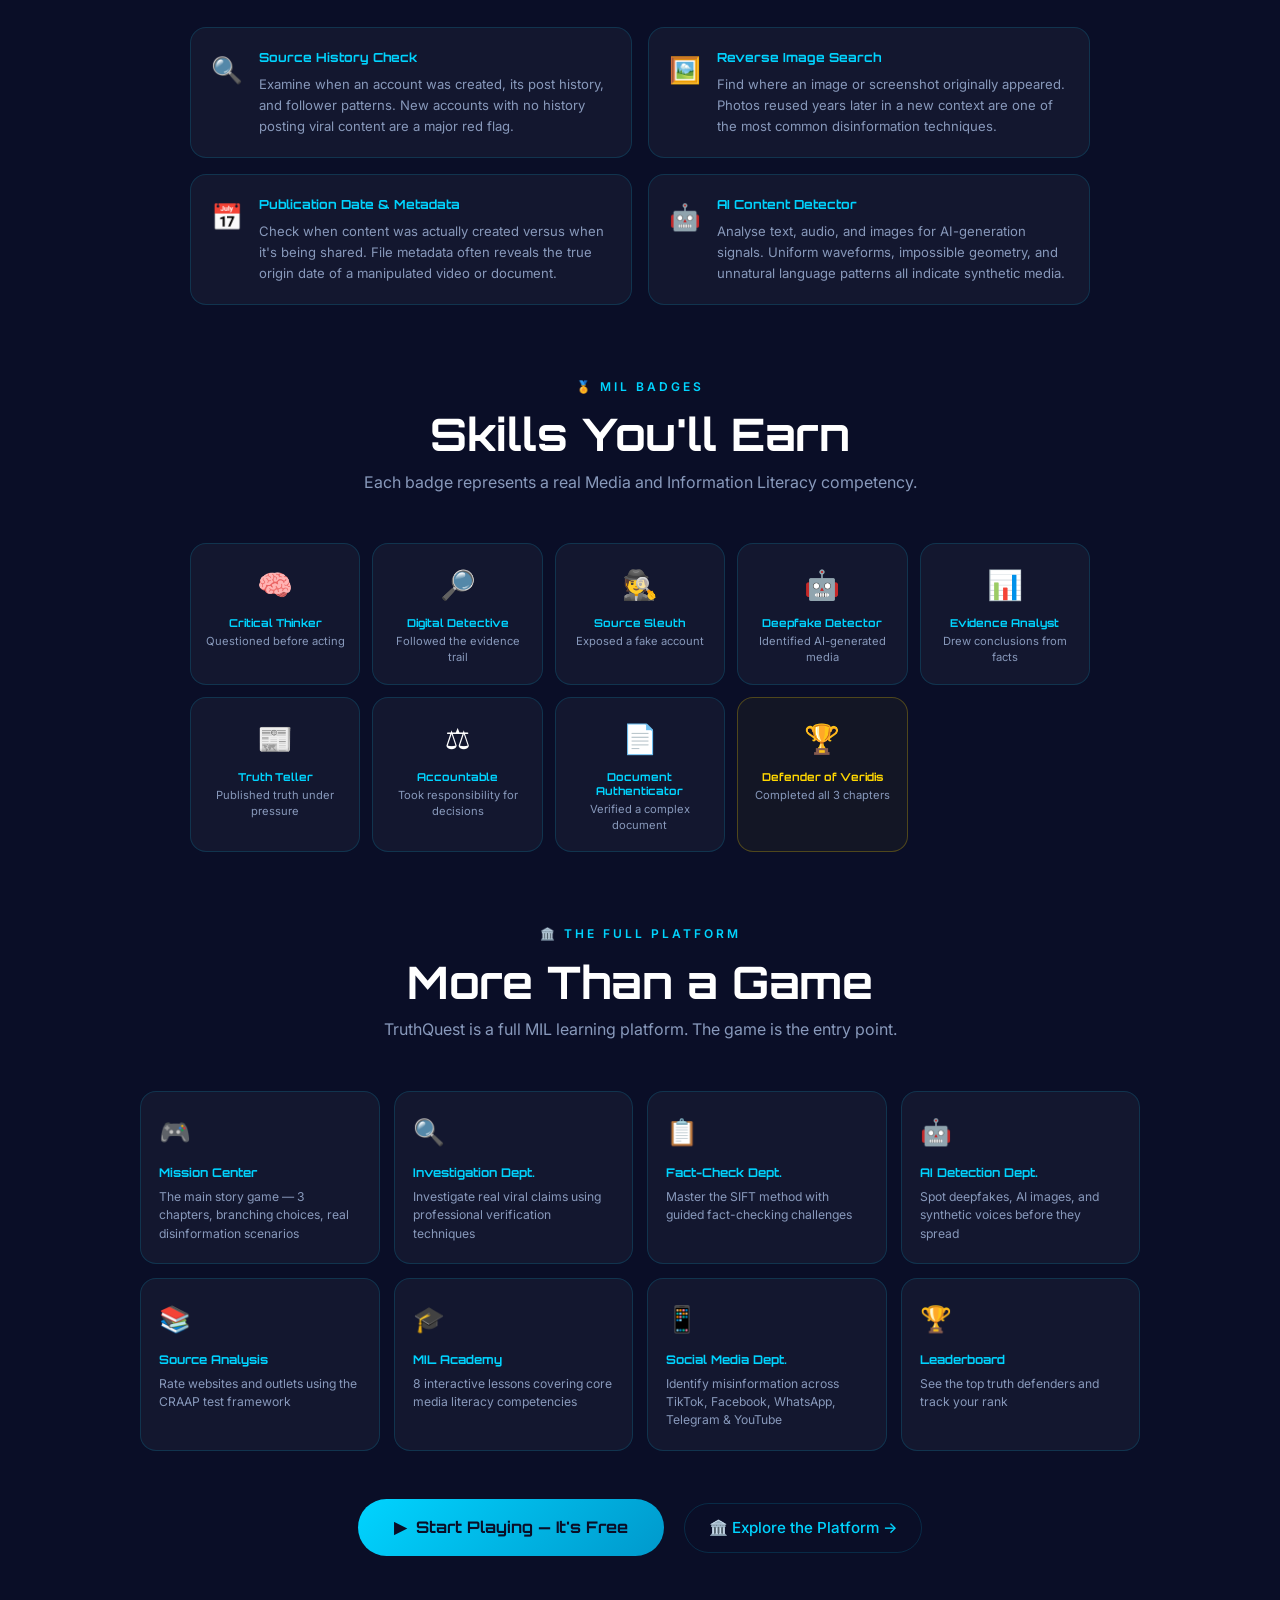
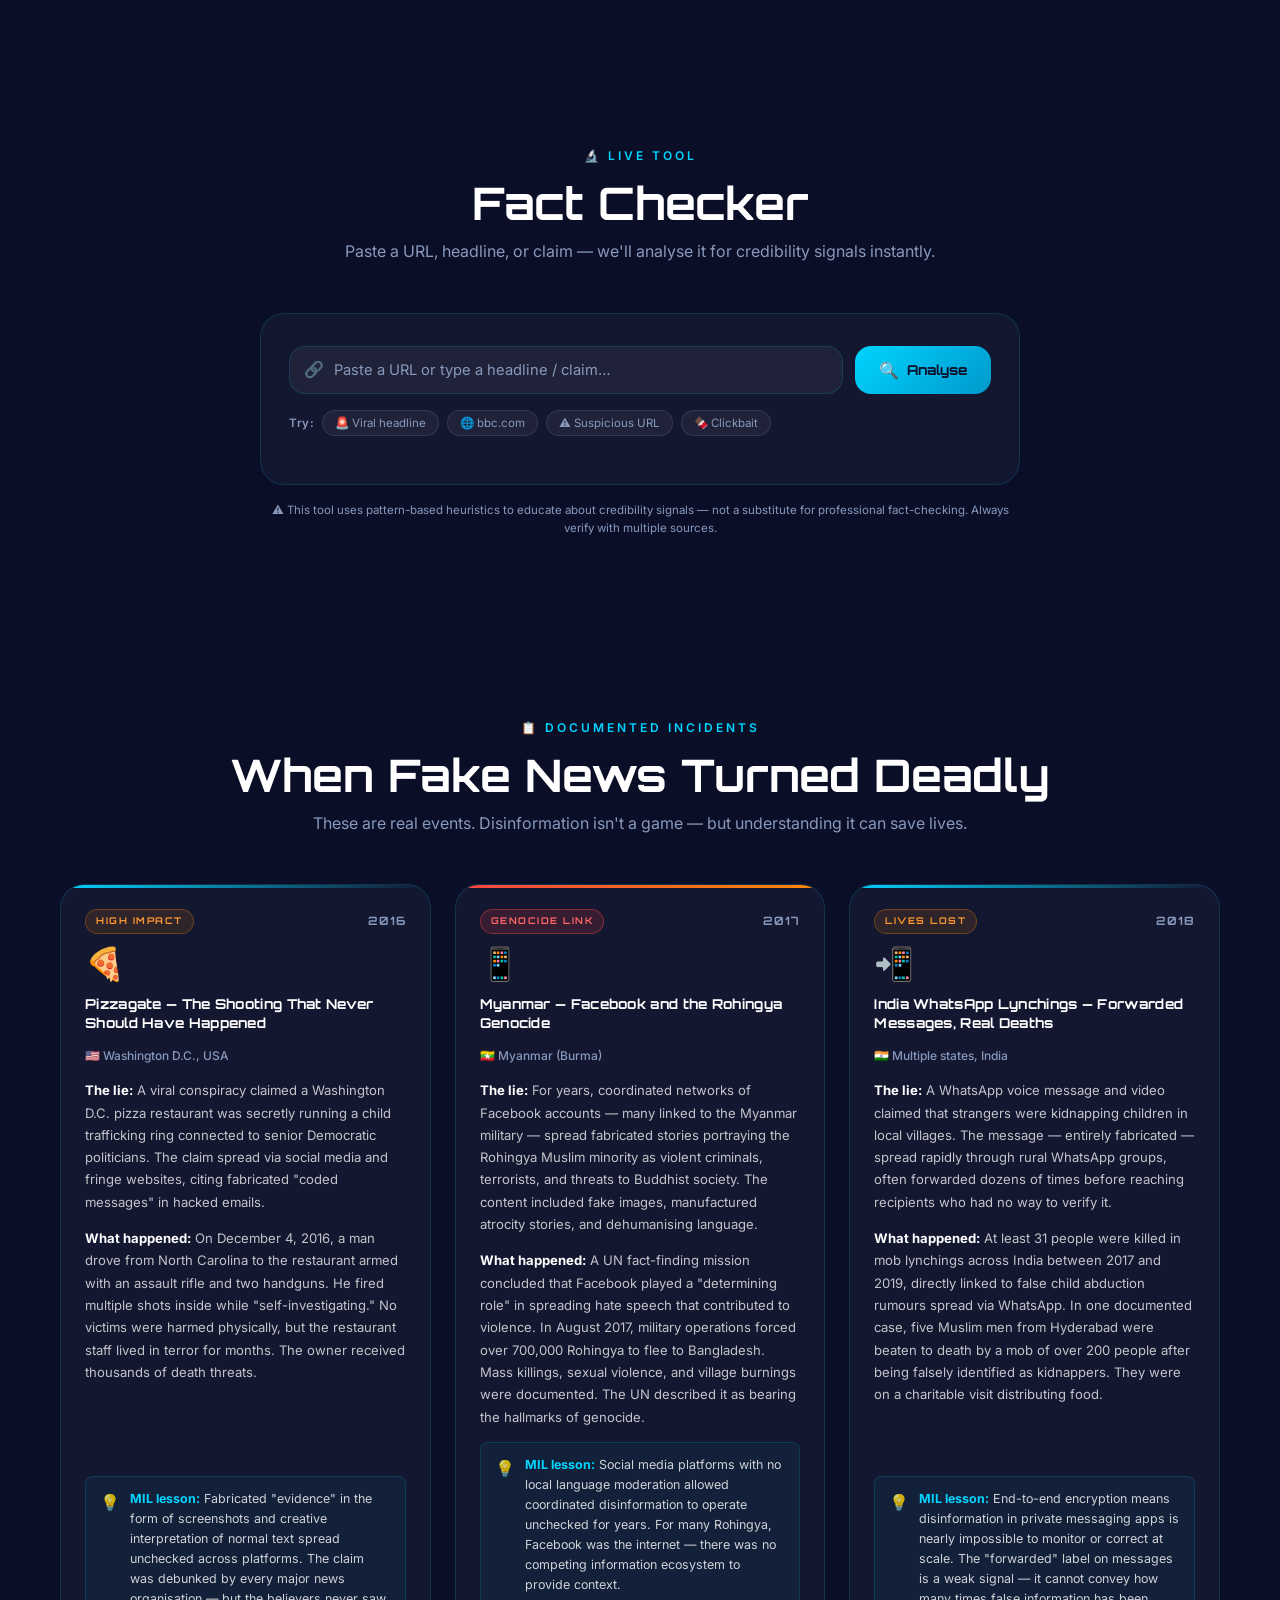
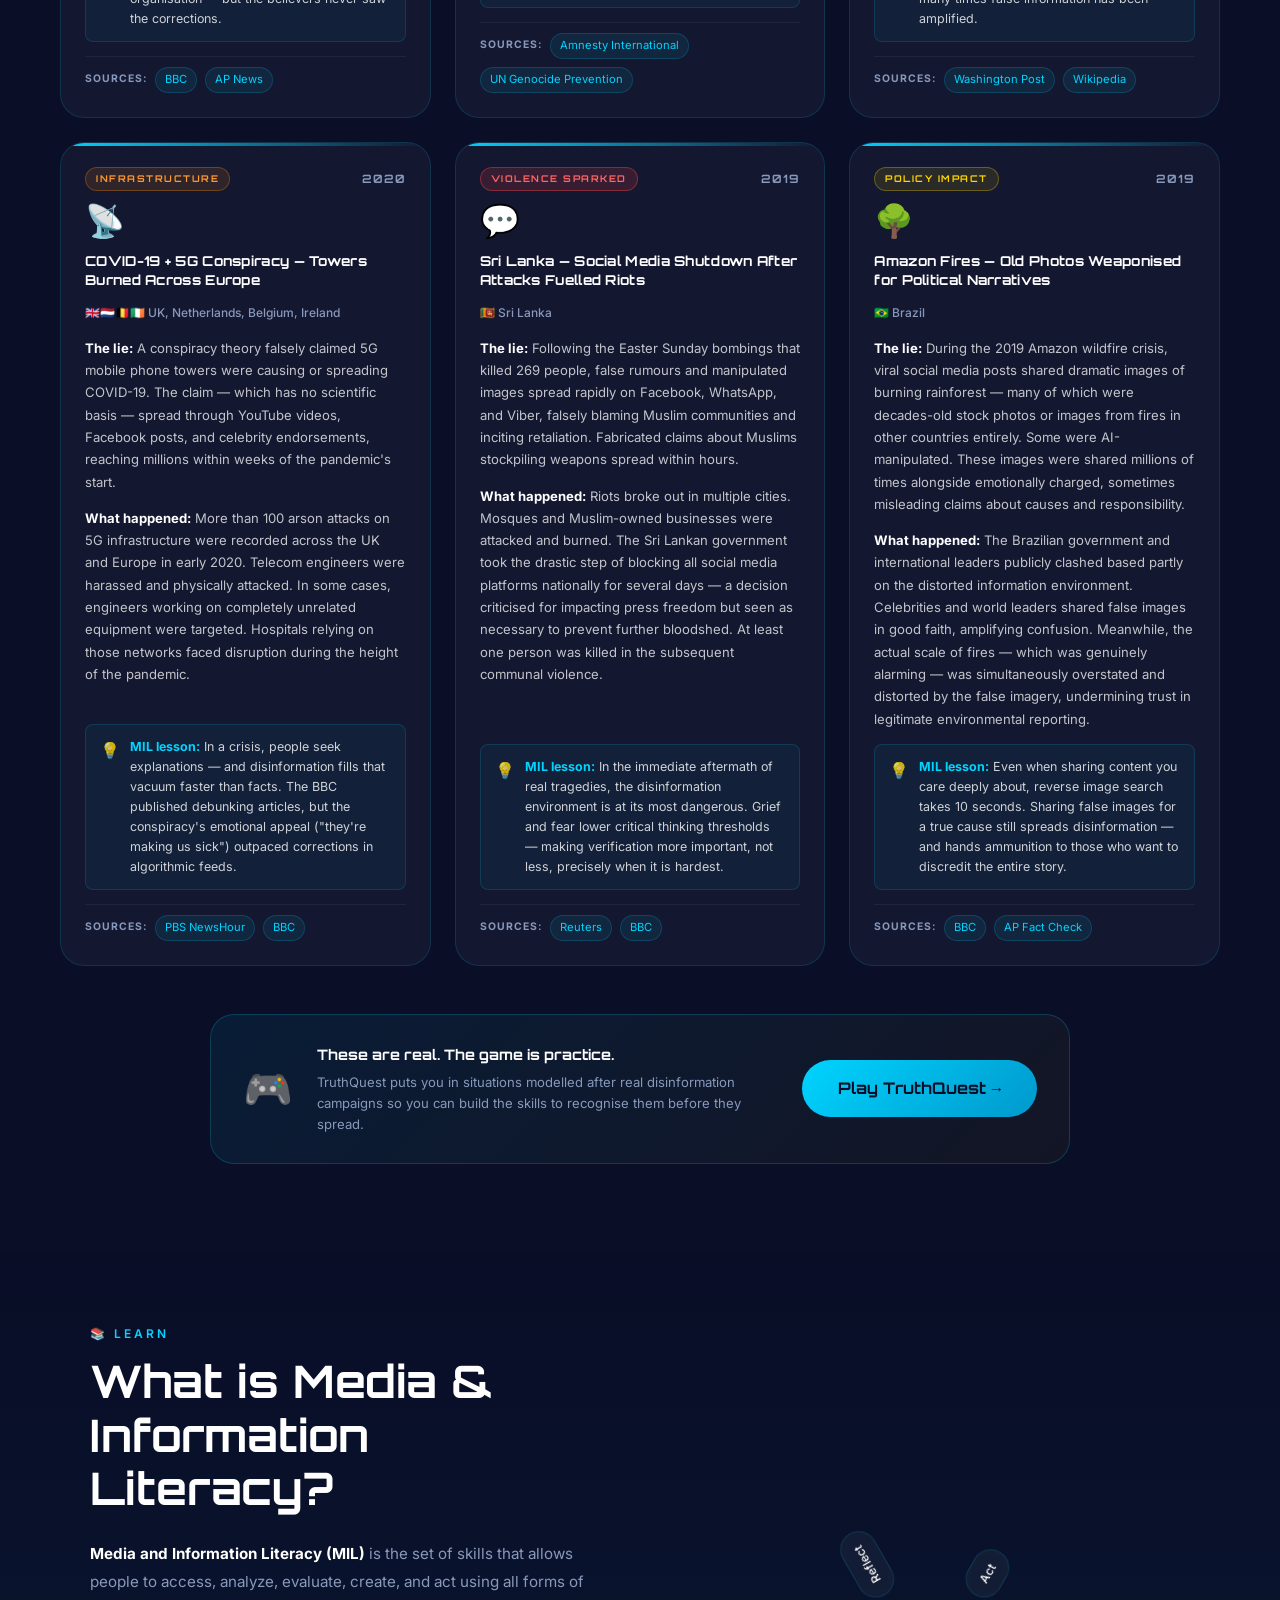
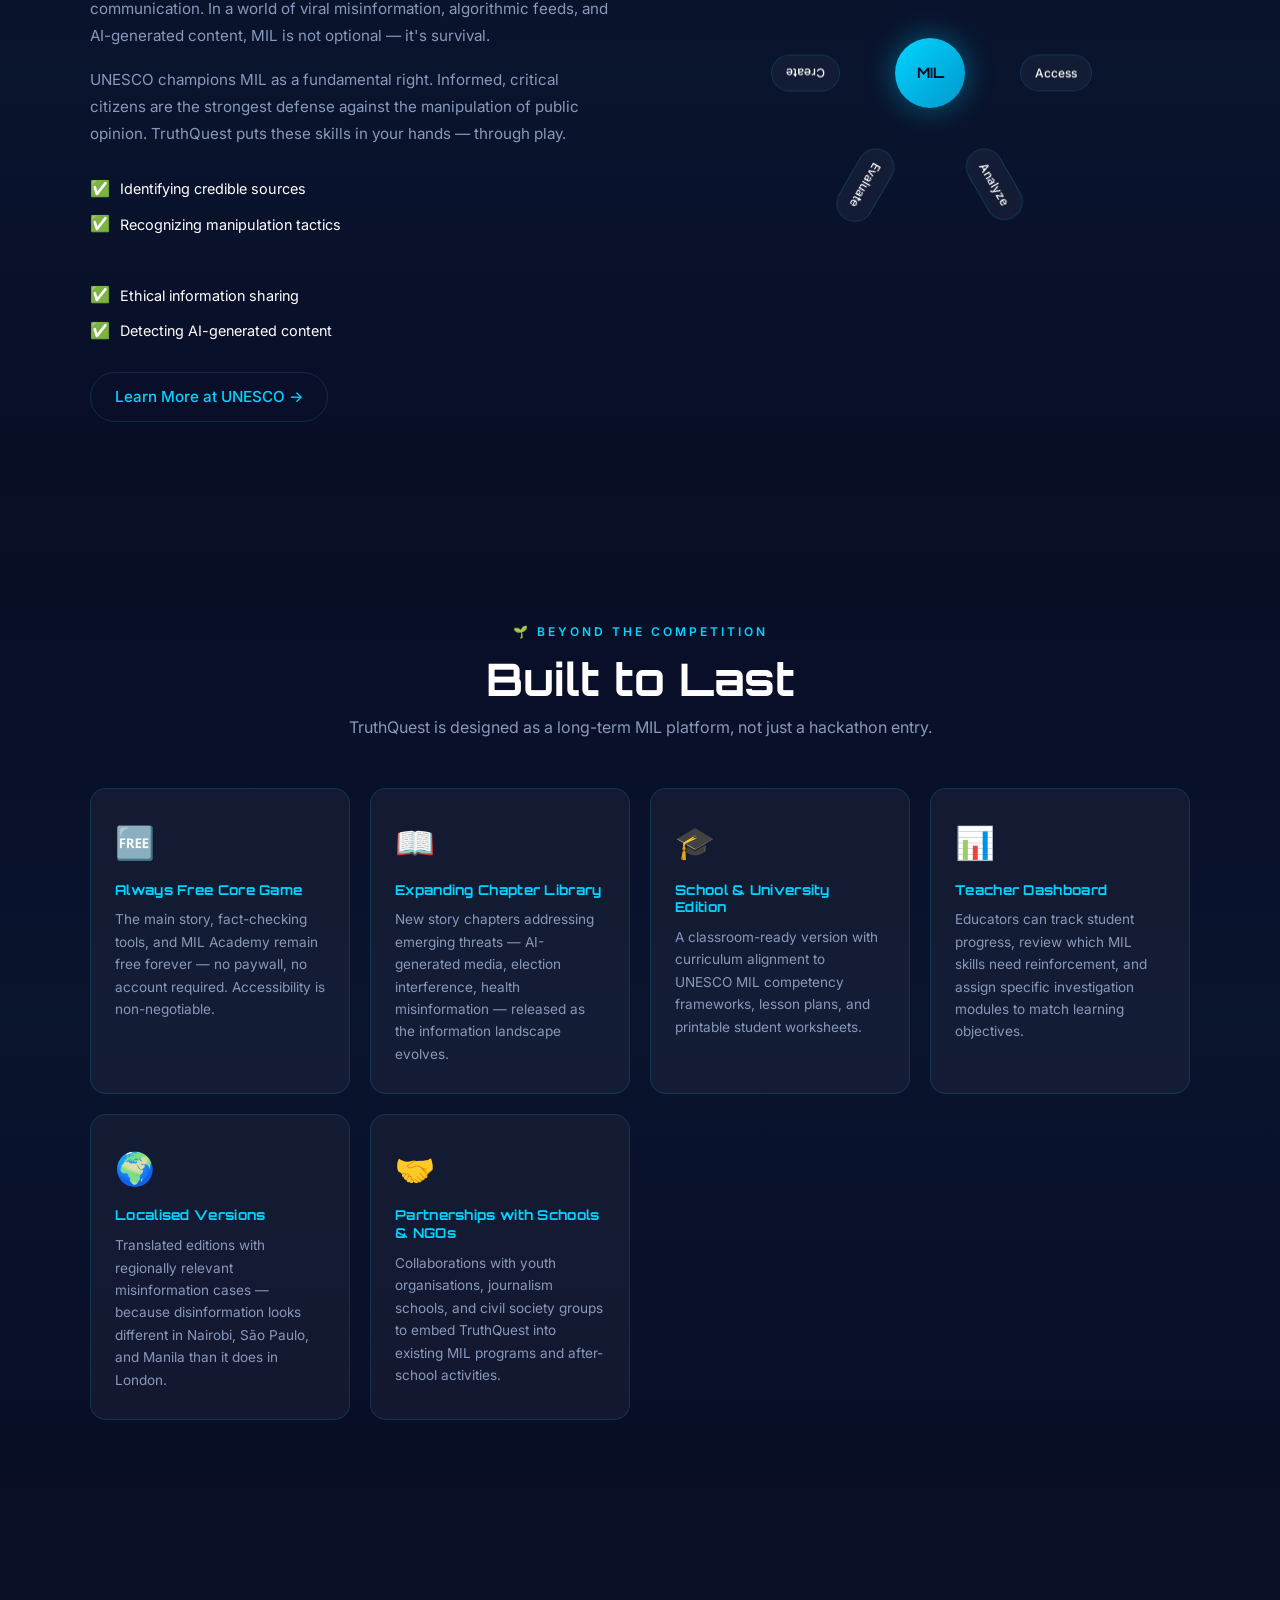
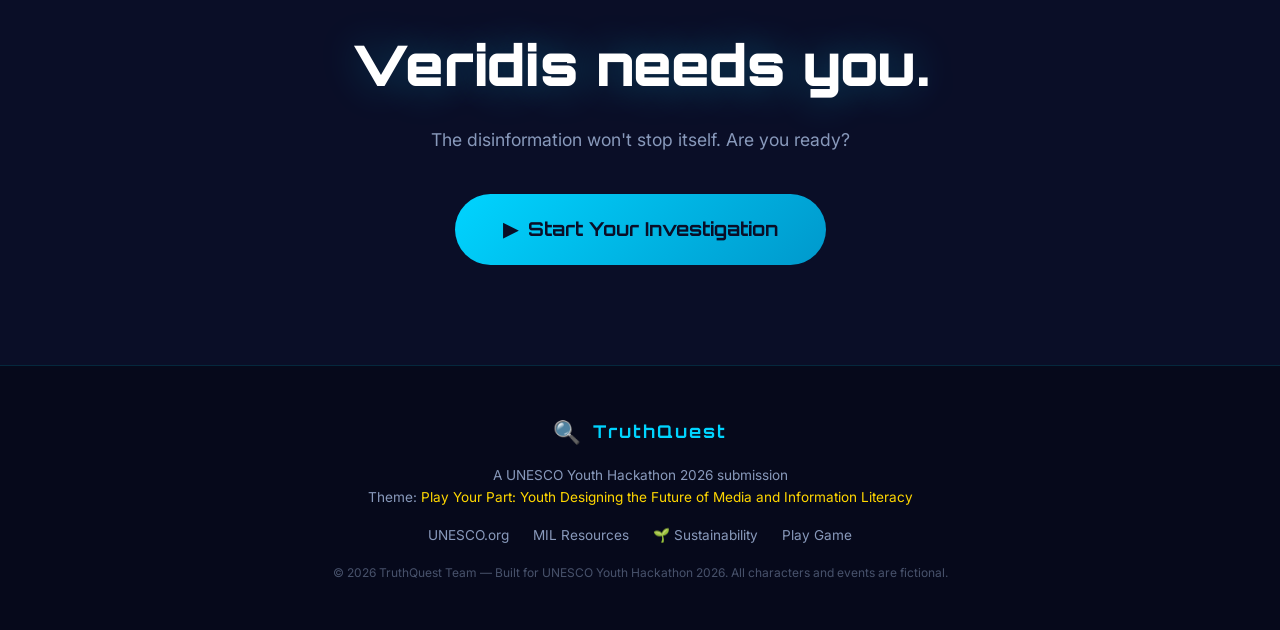
==== commit 8a412bf5: "Fix: embed YouTube video — works on all devices, no throttling" ====
--- a/index.html
+++ b/index.html
@@ -180,18 +180,16 @@
       <p class="section-sub">See the world of Veridis come to life</p>
 
       <div class="video-wrapper" role="region" aria-label="TruthQuest trailer video player">
-        <video
-          id="trailer-video"
-          preload="metadata"
-          playsinline
-          controls
-          aria-label="TruthQuest gameplay trailer"
-          style="display:block;width:100%;border-radius:var(--radius-lg);background:#000;box-shadow:0 20px 60px rgba(0,0,0,0.6),0 0 40px rgba(0,212,255,0.08)"
-        >
-          <source src="https://drive.google.com/uc?export=download&id=1oIhV6lxG4IT19mmYSfARL_qgTLjv6v_K" type="video/mp4" />
-          <source src="assets/trailer.mp4" type="video/mp4" />
-          Your browser does not support the video tag.
-        </video>
+        <div class="yt-embed-wrap">
+          <iframe
+            src="https://www.youtube.com/embed/KAt9G1ijHDc"
+            title="TruthQuest — UNESCO Youth Hackathon 2026 Trailer"
+            frameborder="0"
+            allow="accelerometer; autoplay; clipboard-write; encrypted-media; gyroscope; picture-in-picture; web-share"
+            allowfullscreen
+            loading="lazy"
+          ></iframe>
+        </div>
       </div>
 
       <!-- Video description below player -->
--- a/css/main.css
+++ b/css/main.css
@@ -2814,3 +2814,22 @@
   .htp-badges-grid { grid-template-columns: repeat(2, 1fr); }
   .htp-platform-grid { grid-template-columns: 1fr; }
 }
+
+/* ── YouTube embed — responsive 16:9 ── */
+.yt-embed-wrap {
+  position: relative;
+  width: 100%;
+  aspect-ratio: 16 / 9;
+  border-radius: var(--radius-lg);
+  overflow: hidden;
+  box-shadow: 0 20px 60px rgba(0,0,0,0.6), 0 0 40px rgba(0,212,255,0.08);
+  border: 1px solid rgba(0,212,255,0.2);
+}
+
+.yt-embed-wrap iframe {
+  position: absolute;
+  top: 0; left: 0;
+  width: 100%;
+  height: 100%;
+  border: 0;
+}
